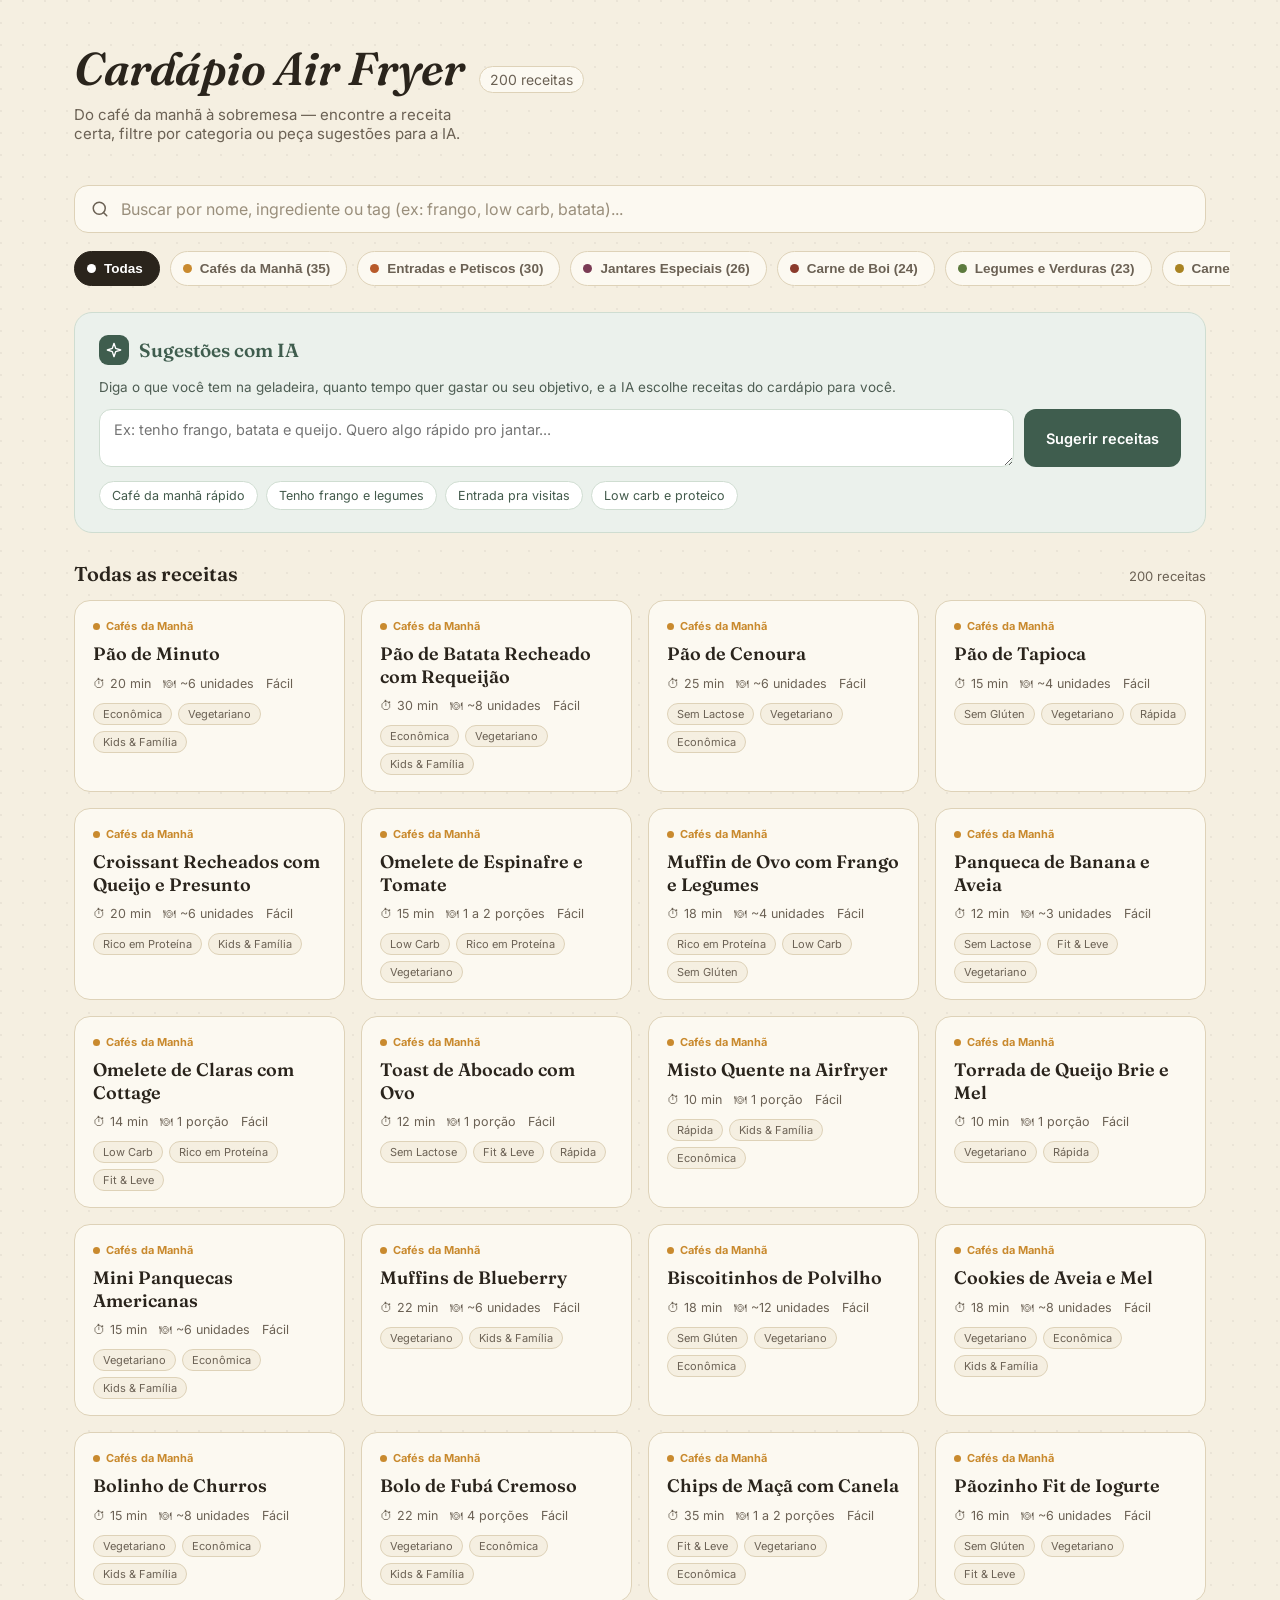
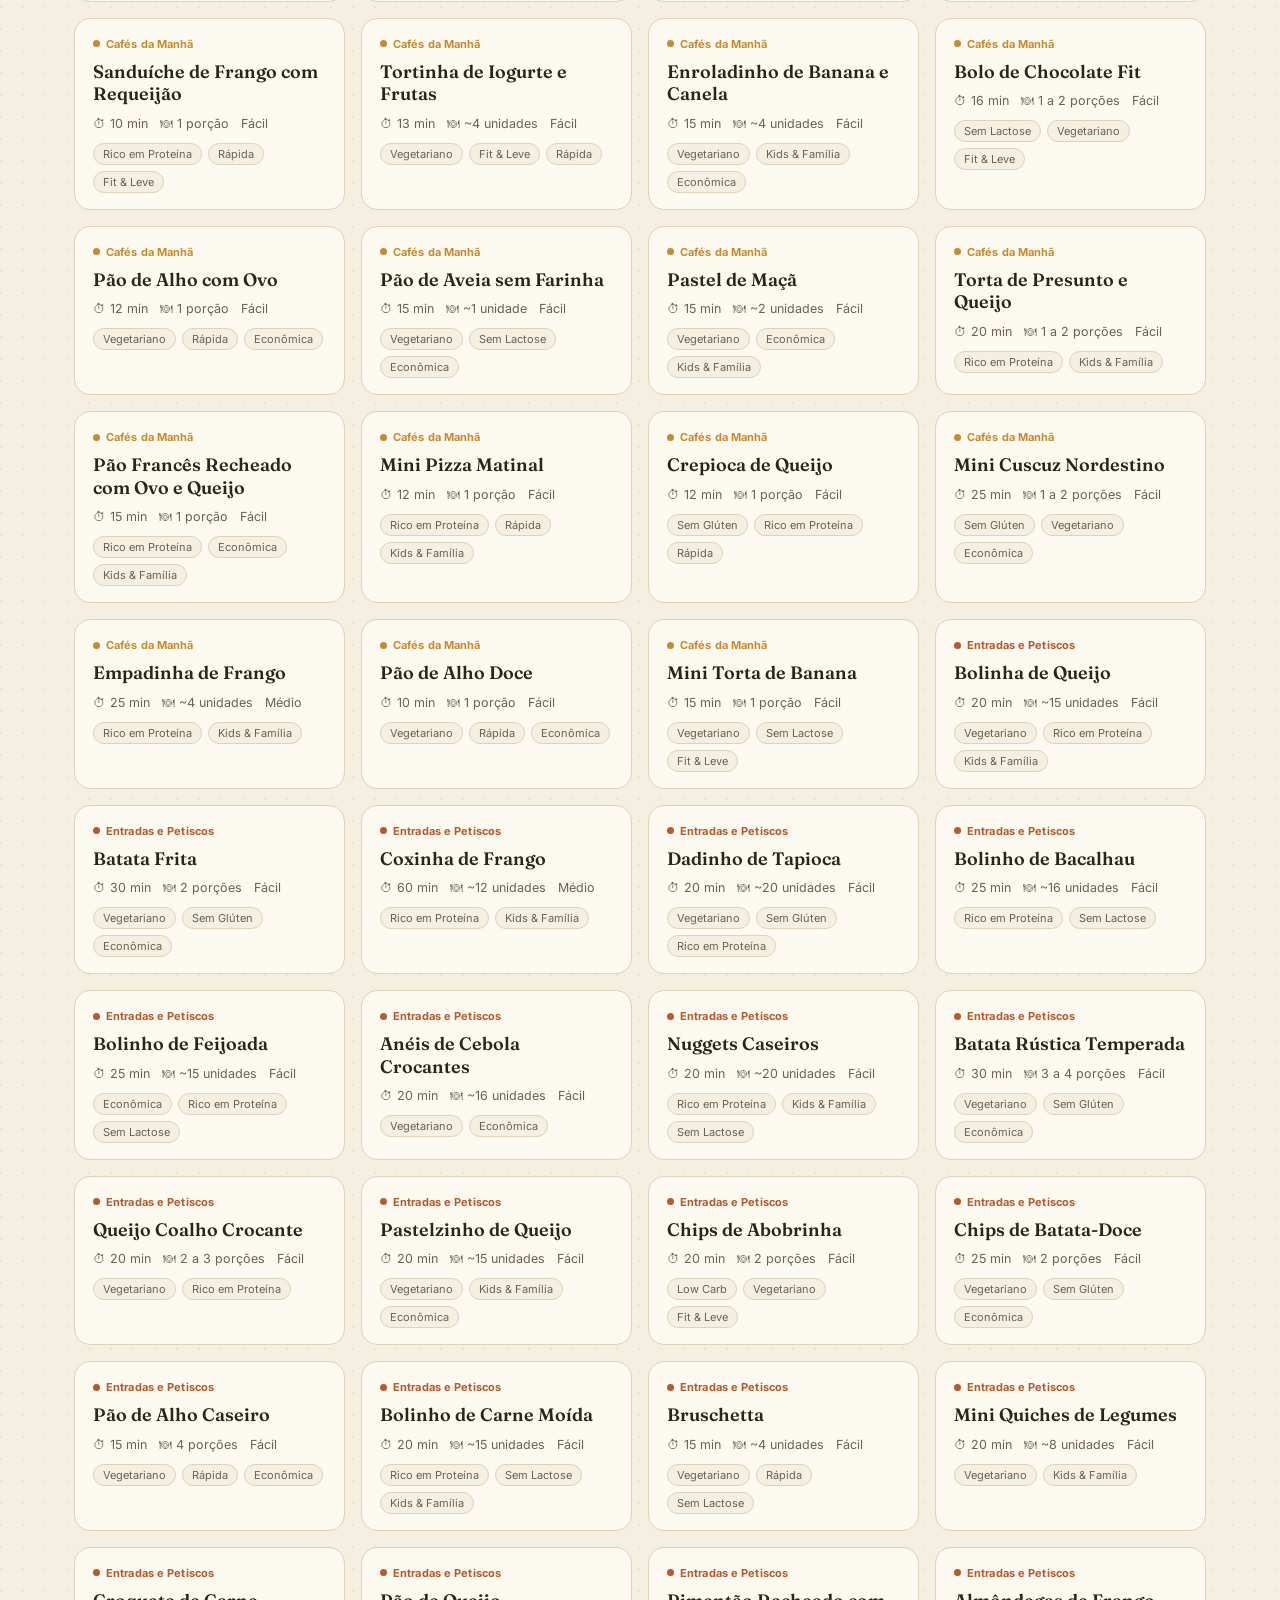
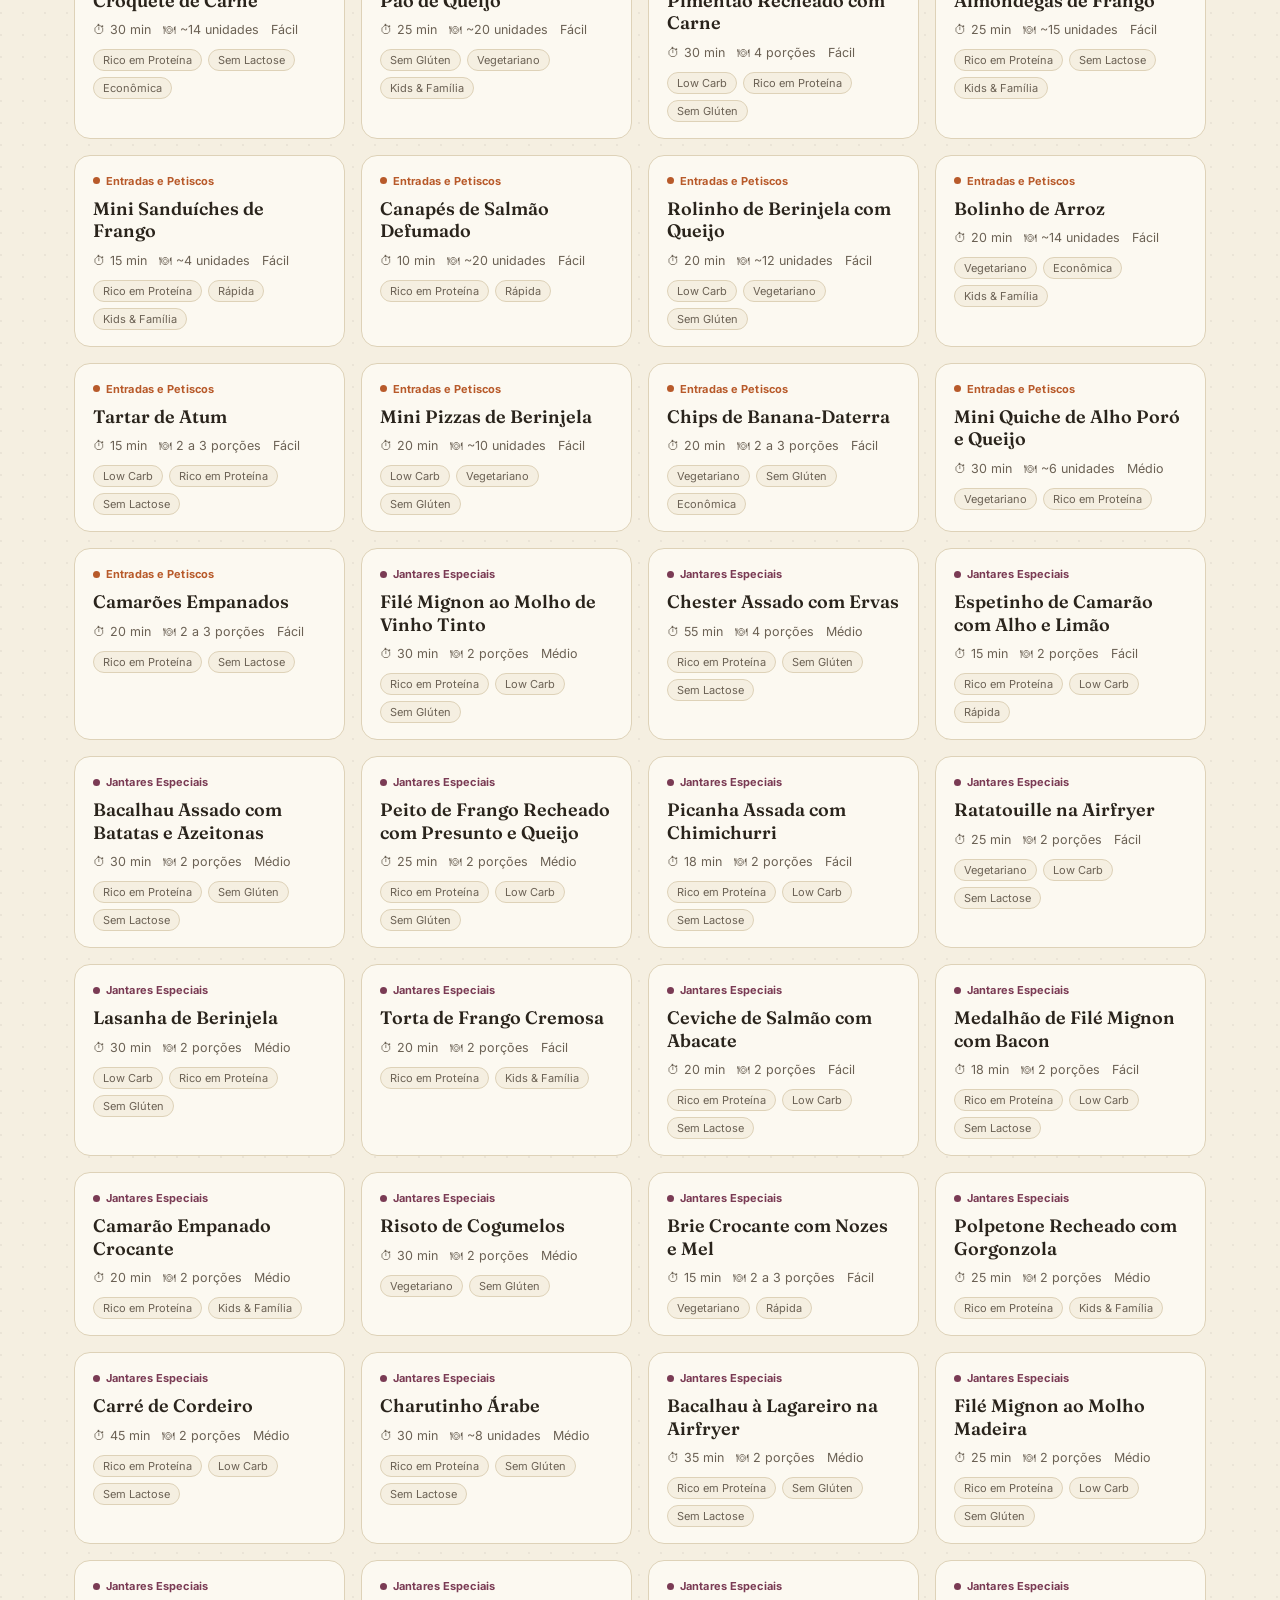
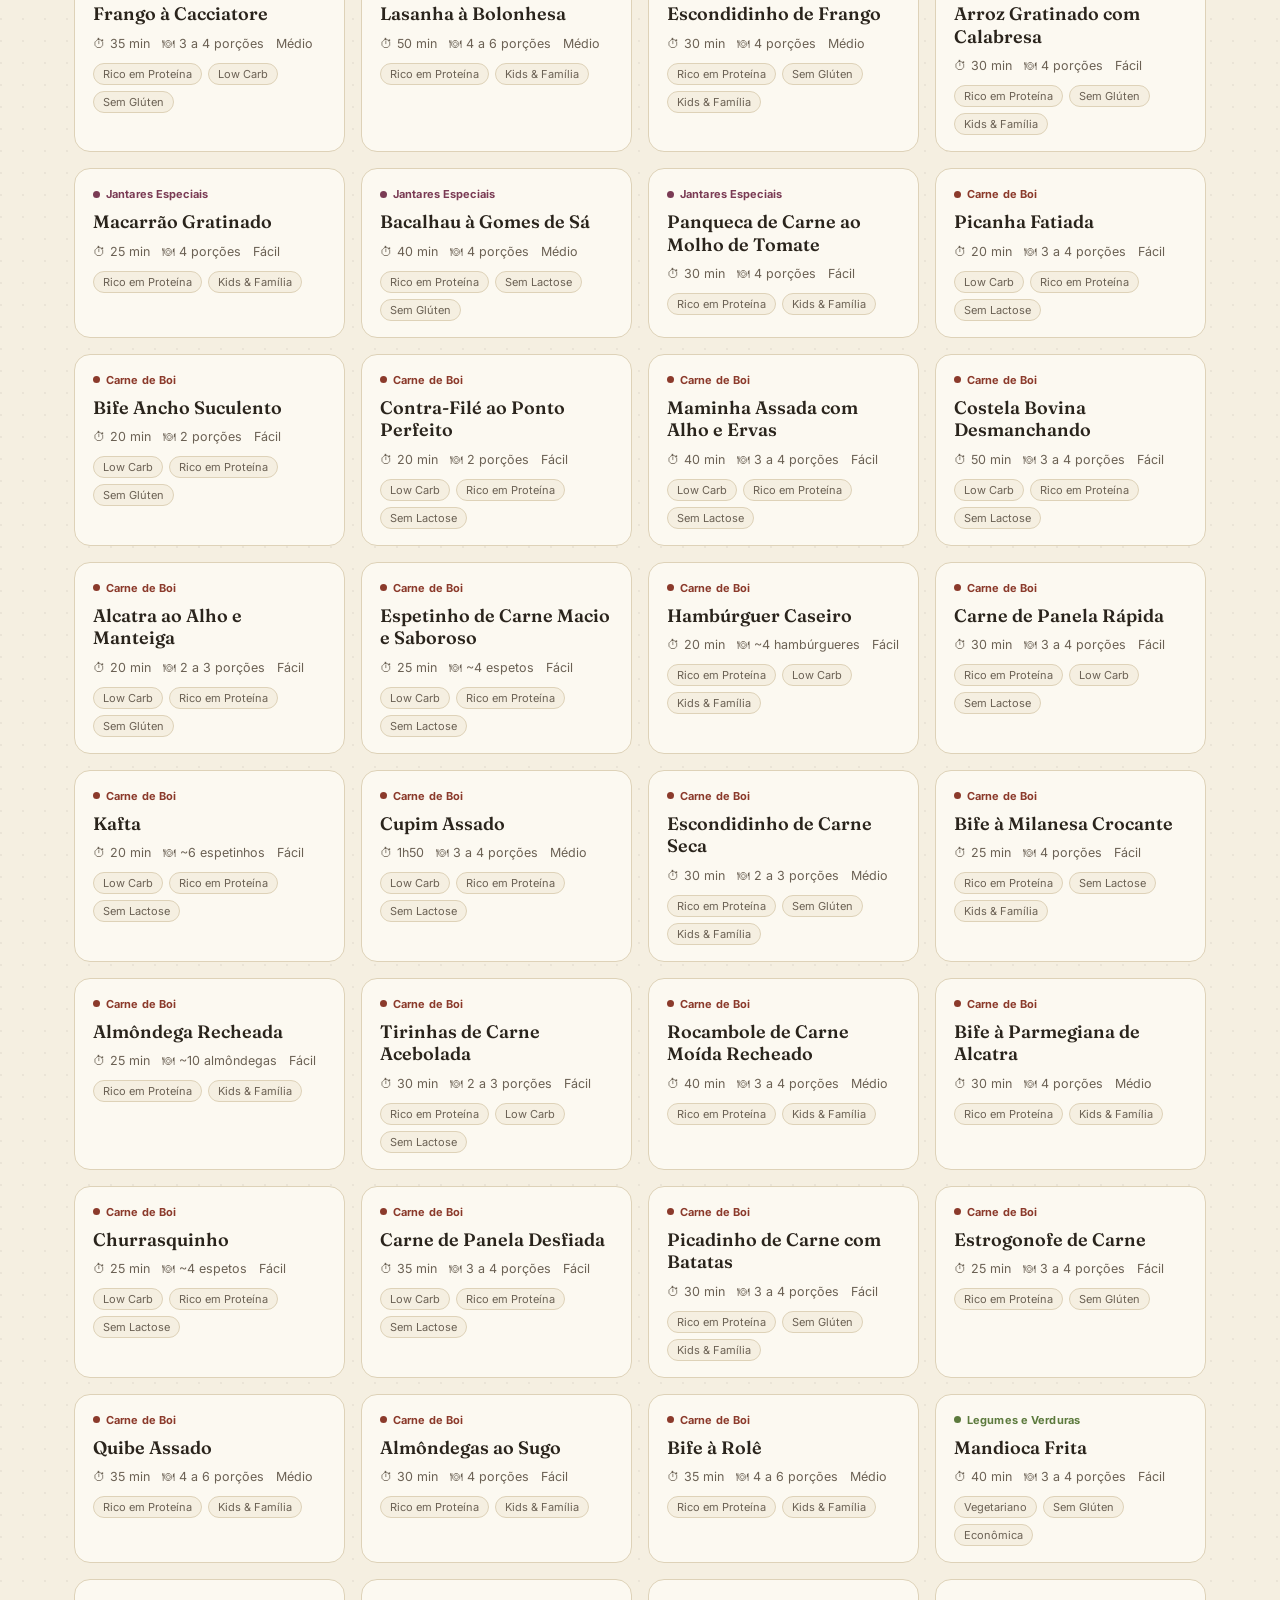
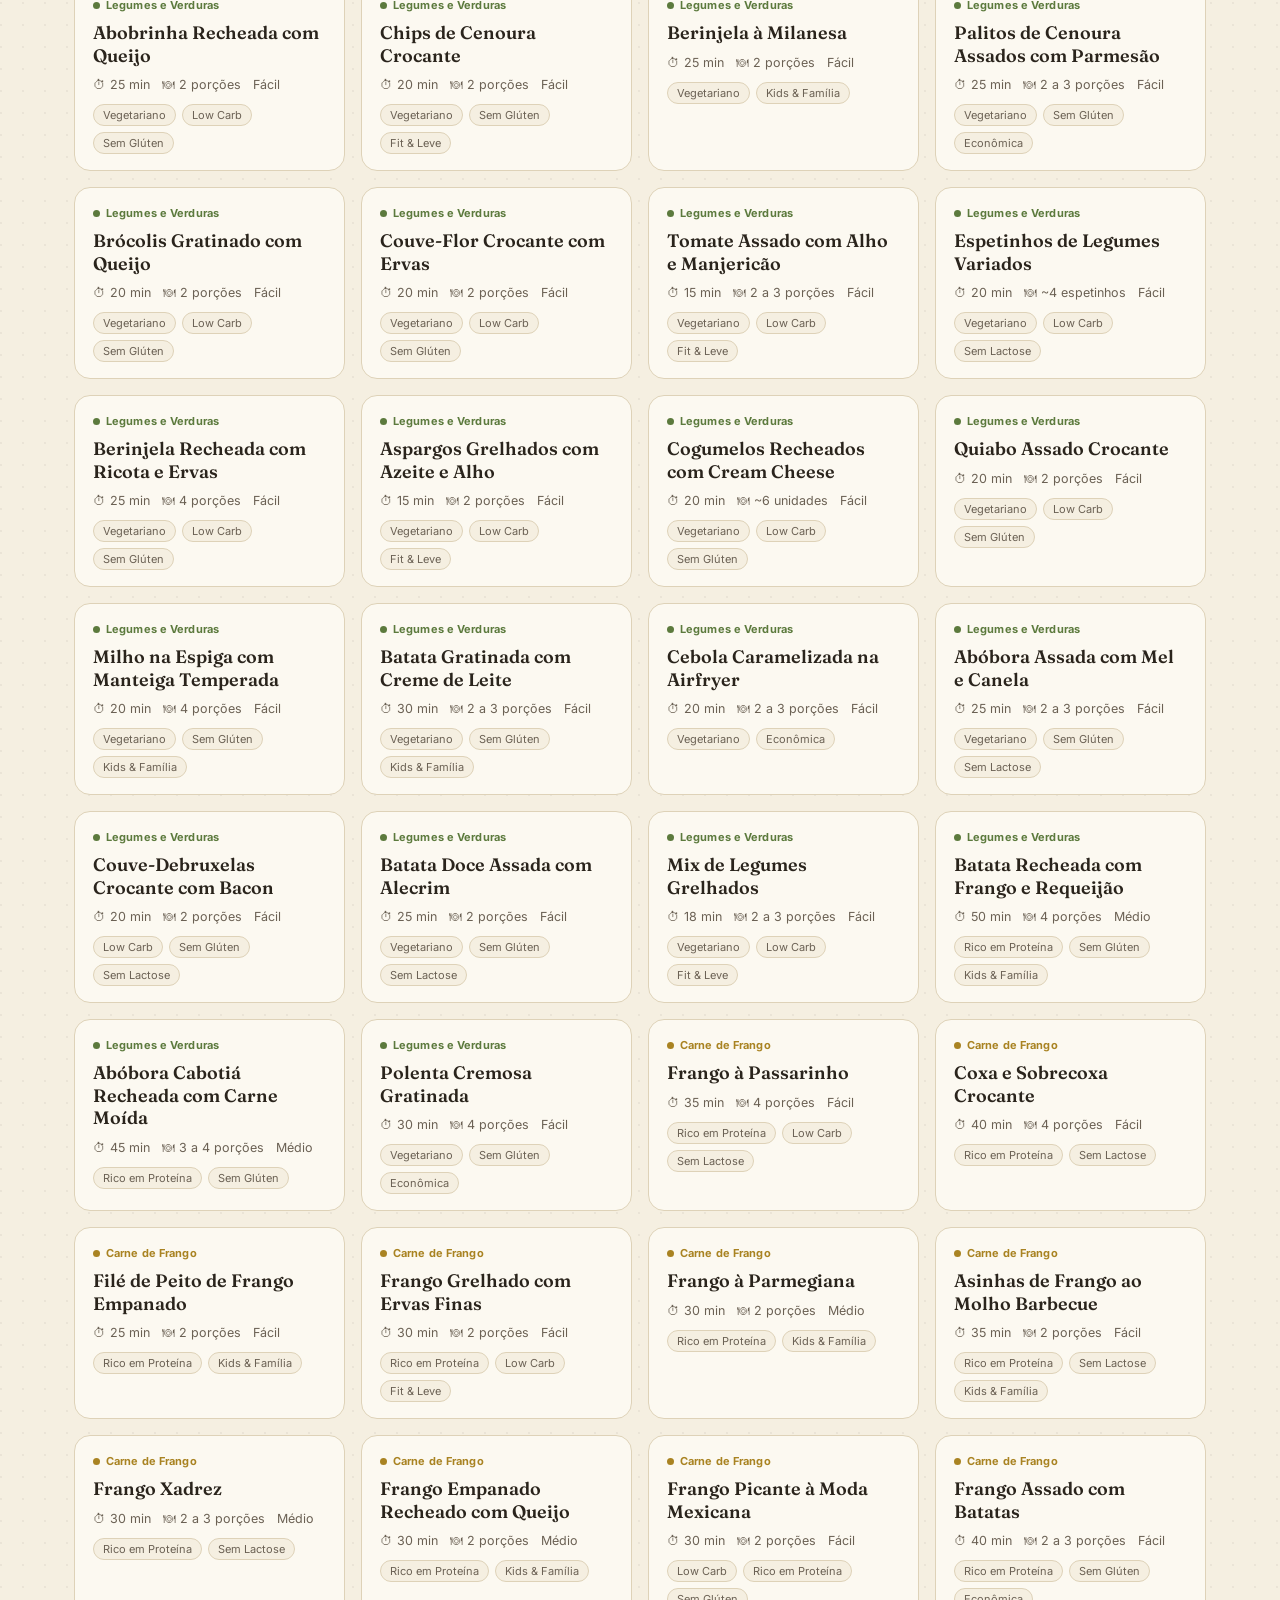
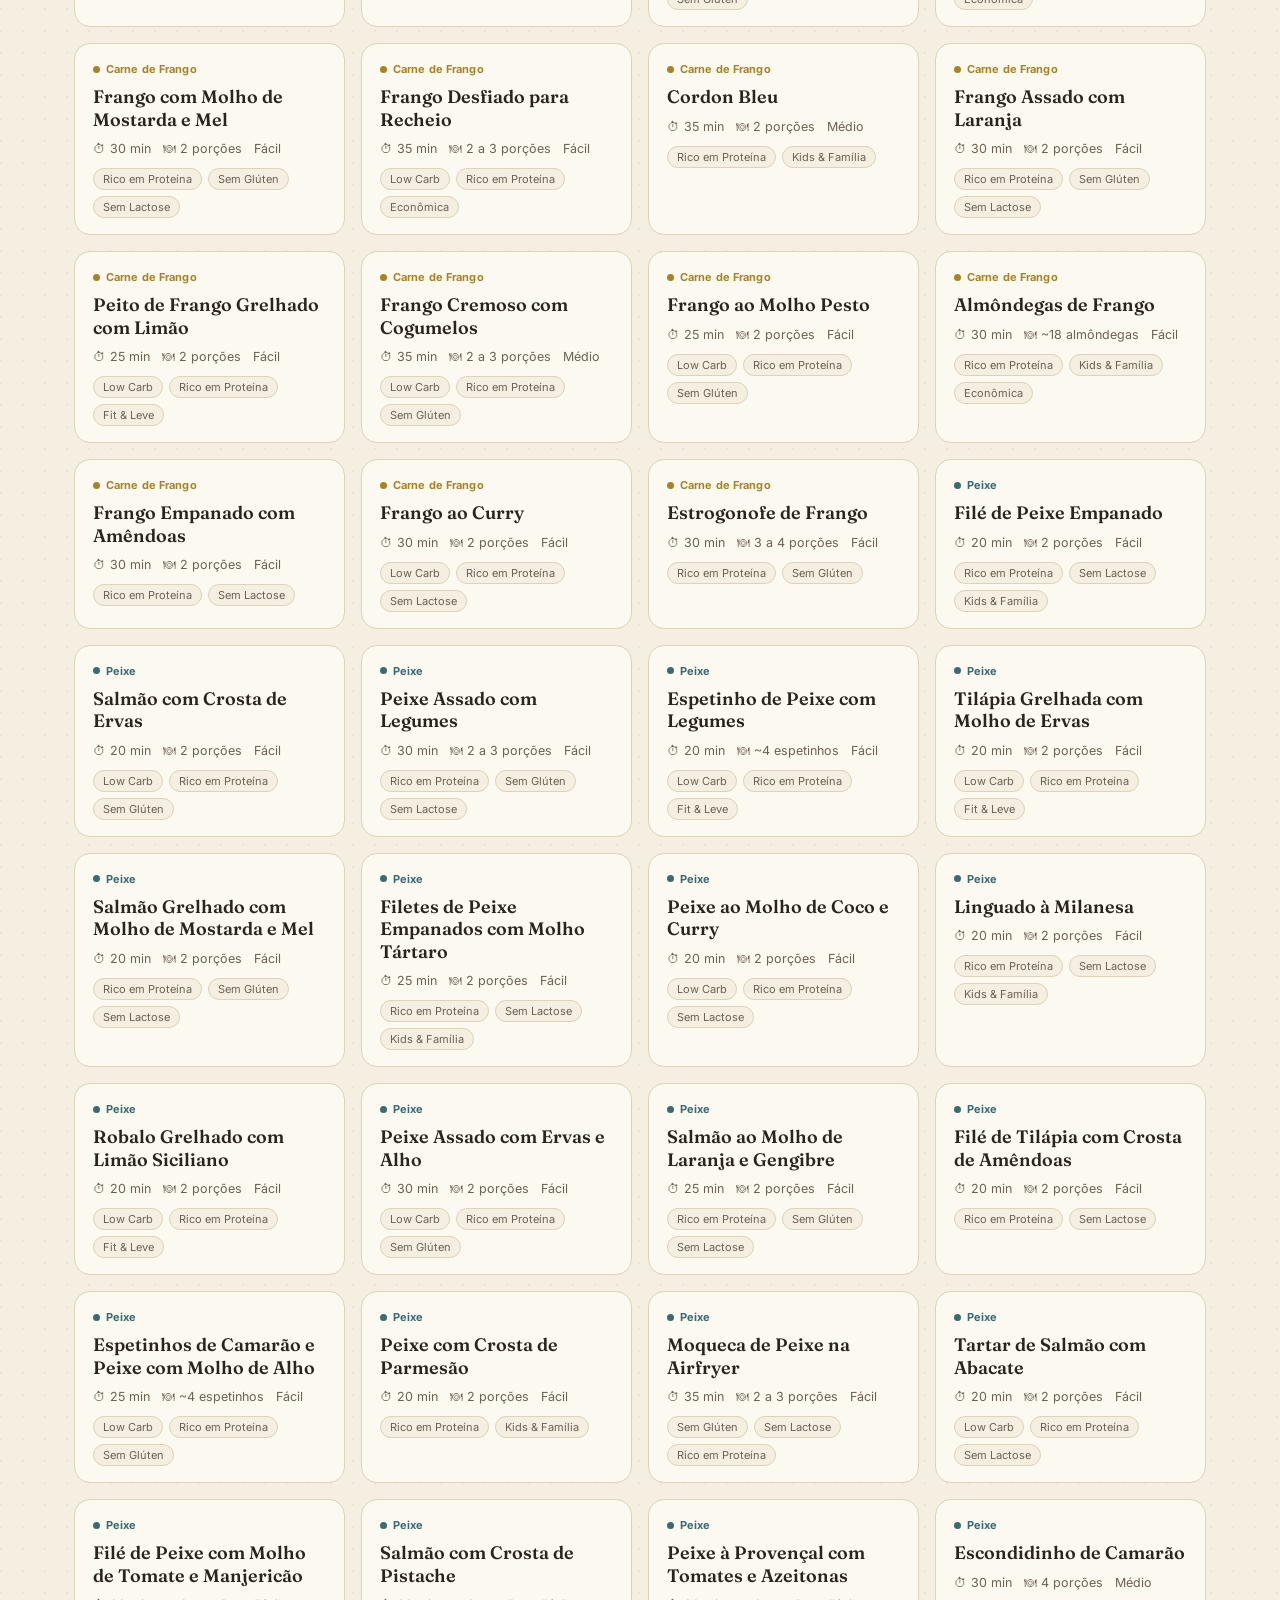
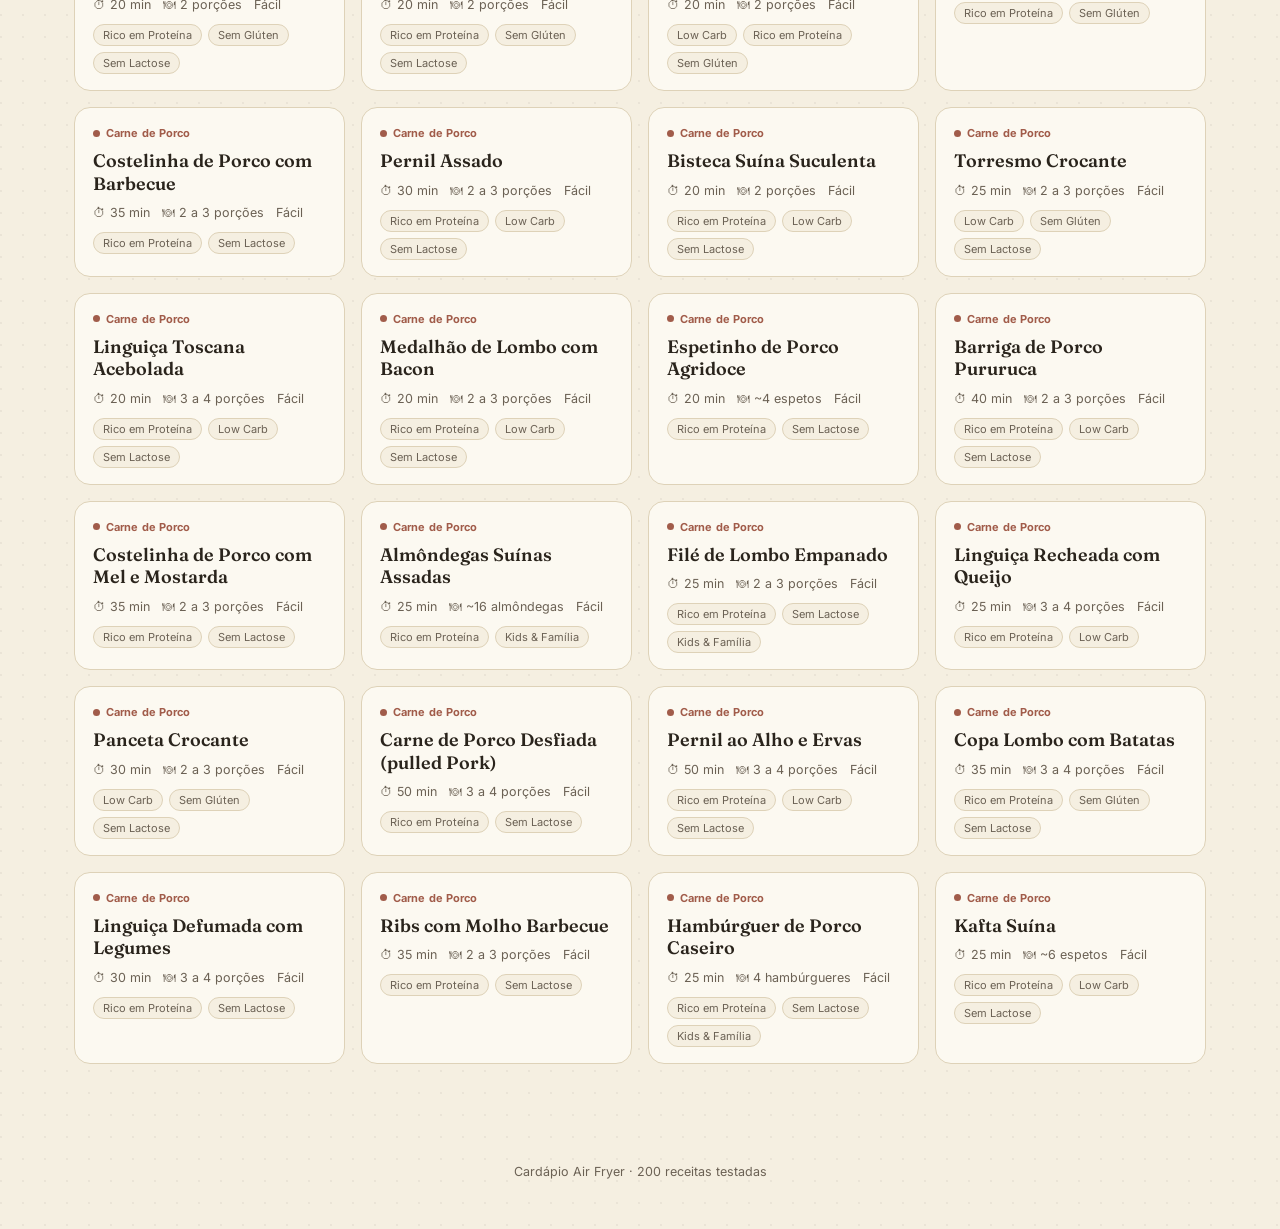
==== index.html @ 5479eba5 "index" ====
<!DOCTYPE html>
<html lang="pt-BR">
<head>
<meta charset="UTF-8">
<meta name="viewport" content="width=device-width, initial-scale=1.0">
<title>Cardápio Air Fryer · 200 Receitas</title>
<link rel="preconnect" href="https://fonts.googleapis.com">
<link rel="preconnect" href="https://fonts.gstatic.com" crossorigin>
<link href="https://fonts.googleapis.com/css2?family=Fraunces:ital,opsz,wght@0,9..144,400;0,9..144,500;0,9..144,600;0,9..144,700;1,9..144,500&family=Inter:wght@400;500;600;700;800&display=swap" rel="stylesheet">
<style>
  :root{
    --paper: #F5EFE1;
    --paper-card: #FCF9F1;
    --ink: #2A241C;
    --ink-soft: #6B6154;
    --line: #DED2B8;
    --rust: #A8432B;
    --rust-dark: #7E3020;
    --herb: #3F5D4E;
    --herb-light: #EBF1EC;

    --c-cafe: #C98A2E;
    --c-entrada: #B85A2A;
    --c-jantar: #7A3B54;
    --c-boi: #8B3A2B;
    --c-legume: #5C7A3D;
    --c-frango: #A98322;
    --c-peixe: #386B72;
    --c-porco: #A15C4A;
  }

  * { box-sizing: border-box; }
  html { scroll-behavior: smooth; }
  body{
    margin:0;
    background: var(--paper);
    background-image:
      radial-gradient(circle at 1px 1px, rgba(42,36,28,0.055) 1px, transparent 0);
    background-size: 22px 22px;
    color: var(--ink);
    font-family: 'Inter', sans-serif;
    -webkit-font-smoothing: antialiased;
  }

  a { color: inherit; }

  /* ---------- Header ---------- */
  header.top{
    padding: 40px 24px 20px;
    max-width: 1180px;
    margin: 0 auto;
  }
  .brand{
    display:flex;
    align-items:baseline;
    gap:14px;
    flex-wrap: wrap;
  }
  .brand h1{
    font-family:'Fraunces', serif;
    font-weight:600;
    font-style: italic;
    font-size: clamp(32px, 5vw, 46px);
    margin:0;
    letter-spacing: -0.01em;
    color: var(--ink);
  }
  .brand .count{
    font-size:14px;
    color: var(--ink-soft);
    border: 1px solid var(--line);
    padding: 4px 10px;
    border-radius: 100px;
    background: var(--paper-card);
  }
  header.top p.sub{
    margin: 8px 0 0;
    color: var(--ink-soft);
    font-size: 15px;
    max-width: 46ch;
  }

  /* ---------- Search ---------- */
  .search-wrap{
    max-width: 1180px;
    margin: 22px auto 0;
    padding: 0 24px;
  }
  .search-box{
    display:flex;
    align-items:center;
    gap: 10px;
    background: var(--paper-card);
    border: 1.5px solid var(--line);
    border-radius: 14px;
    padding: 12px 16px;
    transition: border-color .15s ease, box-shadow .15s ease;
  }
  .search-box:focus-within{
    border-color: var(--rust);
    box-shadow: 0 0 0 3px rgba(168,67,43,0.12);
  }
  .search-box svg{ flex-shrink:0; color: var(--ink-soft); }
  .search-box input{
    border:none;
    outline:none;
    background:transparent;
    font-family:'Inter',sans-serif;
    font-size: 16px;
    color: var(--ink);
    width:100%;
  }
  .search-box input::placeholder{ color: #9A8F7C; }
  .search-box .clear-btn{
    display:none;
    border:none;
    background: var(--line);
    color: var(--ink);
    width:22px; height:22px;
    border-radius:50%;
    font-size:13px;
    cursor:pointer;
    align-items:center;
    justify-content:center;
  }
  .search-box .clear-btn.show{ display:flex; }

  /* ---------- Category nav ---------- */
  nav.cats{
    max-width: 1180px;
    margin: 18px auto 0;
    padding: 0 24px;
    display:flex;
    gap:10px;
    overflow-x:auto;
    scrollbar-width: none;
  }
  nav.cats::-webkit-scrollbar{ display:none; }
  .cat-pill{
    flex-shrink:0;
    display:flex;
    align-items:center;
    gap:8px;
    padding: 9px 16px 9px 12px;
    border-radius: 100px;
    border: 1.5px solid var(--line);
    background: var(--paper-card);
    font-size: 13.5px;
    font-weight: 600;
    color: var(--ink-soft);
    cursor:pointer;
    white-space:nowrap;
    transition: all .15s ease;
  }
  .cat-pill .dot{
    width:9px; height:9px; border-radius:50%;
    background: var(--dotcolor, var(--ink-soft));
    flex-shrink:0;
  }
  .cat-pill:hover{ border-color: var(--dotcolor, var(--ink-soft)); color: var(--ink); }
  .cat-pill.active{
    background: var(--ink);
    border-color: var(--ink);
    color: #fff;
  }
  .cat-pill.active .dot{ background: #fff; }

  /* ---------- AI panel ---------- */
  .ai-panel{
    max-width: 1180px;
    margin: 26px auto 0;
    padding: 0 24px;
  }
  .ai-card{
    background: var(--herb-light);
    border: 1.5px solid #CFDDD1;
    border-radius: 18px;
    padding: 22px 24px;
    display:flex;
    flex-direction:column;
    gap:14px;
  }
  .ai-card .ai-head{
    display:flex;
    align-items:center;
    gap:10px;
  }
  .ai-card .ai-head .badge{
    width:30px; height:30px;
    border-radius:9px;
    background: var(--herb);
    color:#fff;
    display:flex;
    align-items:center;
    justify-content:center;
    flex-shrink:0;
  }
  .ai-card h2{
    font-family:'Fraunces', serif;
    font-weight:600;
    font-size: 19px;
    margin:0;
    color: var(--herb);
  }
  .ai-card p.hint{
    margin:0;
    font-size:13.5px;
    color: #4E5D53;
  }
  .ai-form{
    display:flex;
    gap:10px;
    flex-wrap:wrap;
  }
  .ai-form textarea{
    flex: 1 1 320px;
    min-width: 220px;
    resize: vertical;
    min-height: 44px;
    max-height: 140px;
    border-radius:12px;
    border: 1.5px solid #CFDDD1;
    padding: 11px 14px;
    font-family:'Inter',sans-serif;
    font-size: 14.5px;
    background: #fff;
    color: var(--ink);
  }
  .ai-form textarea:focus{
    outline:none;
    border-color: var(--herb);
  }
  .ai-form button{
    border:none;
    background: var(--herb);
    color:#fff;
    font-family:'Inter',sans-serif;
    font-weight:600;
    font-size:14.5px;
    padding: 0 22px;
    border-radius:12px;
    cursor:pointer;
    transition: background .15s ease;
    display:flex;
    align-items:center;
    gap:8px;
  }
  .ai-form button:hover{ background: #324D40; }
  .ai-form button:disabled{ background:#9CB0A2; cursor: not-allowed; }

  .ai-chips{
    display:flex;
    gap:8px;
    flex-wrap:wrap;
  }
  .ai-chip{
    font-size:12.5px;
    padding: 6px 12px;
    border-radius:100px;
    background:#fff;
    border:1px solid #CFDDD1;
    color:#425A4B;
    cursor:pointer;
  }
  .ai-chip:hover{ border-color: var(--herb); }

  .ai-results{ display:none; }
  .ai-results.show{ display:block; }
  .ai-results .ai-note{
    font-size: 13.5px;
    color: #4E5D53;
    margin: 4px 0 12px;
    font-style: italic;
  }
  .ai-error{
    font-size: 13.5px;
    color: var(--rust-dark);
    background: #FBEAE4;
    border: 1px solid #EBC7B9;
    padding: 10px 14px;
    border-radius: 10px;
  }
  .ai-loading{
    display:flex;
    align-items:center;
    gap:10px;
    font-size: 13.5px;
    color: #4E5D53;
  }
  .spinner{
    width:15px; height:15px;
    border-radius:50%;
    border: 2px solid #CFDDD1;
    border-top-color: var(--herb);
    animation: spin .7s linear infinite;
  }
  @keyframes spin{ to{ transform: rotate(360deg); } }

  /* ---------- Grid ---------- */
  main{
    max-width: 1180px;
    margin: 28px auto 80px;
    padding: 0 24px;
  }
  .grid-head{
    display:flex;
    align-items:baseline;
    justify-content:space-between;
    margin-bottom: 14px;
    gap: 10px;
    flex-wrap: wrap;
  }
  .grid-head h3{
    font-family:'Fraunces', serif;
    font-weight:600;
    font-size: 20px;
    margin:0;
  }
  .grid-head .result-count{
    font-size: 13px;
    color: var(--ink-soft);
  }
  .recipe-grid{
    display:grid;
    grid-template-columns: repeat(auto-fill, minmax(250px, 1fr));
    gap: 16px;
  }
  .card{
    position:relative;
    background: var(--paper-card);
    border: 1.5px solid var(--line);
    border-radius: 16px;
    padding: 18px 18px 16px;
    cursor:pointer;
    transition: transform .12s ease, box-shadow .12s ease, border-color .12s ease;
    display:flex;
    flex-direction:column;
    gap:10px;
  }
  .card:hover{
    transform: translateY(-2px);
    box-shadow: 0 10px 24px rgba(42,36,28,0.09);
    border-color: var(--cat-color, var(--rust));
  }
  .card .cat-tag{
    display:inline-flex;
    align-items:center;
    gap:6px;
    font-size: 11px;
    font-weight:700;
    letter-spacing: .01em;
    color: var(--cat-color, var(--ink-soft));
  }
  .card .cat-tag .dot{ width:7px; height:7px; border-radius:50%; background: var(--cat-color, var(--ink-soft)); }
  .card h4{
    font-family:'Fraunces', serif;
    font-weight:600;
    font-size: 18px;
    margin:0;
    line-height:1.25;
    color: var(--ink);
  }
  .card .meta{
    display:flex;
    gap:12px;
    font-size:12.5px;
    color: var(--ink-soft);
    flex-wrap:wrap;
  }
  .card .meta span{ display:flex; align-items:center; gap:4px; }
  .card .tags{
    display:flex;
    gap:6px;
    flex-wrap:wrap;
    margin-top:2px;
  }
  .card .tags span{
    font-size: 11px;
    padding: 3px 9px;
    border-radius:100px;
    background: var(--paper);
    border: 1px solid var(--line);
    color: var(--ink-soft);
  }
  .no-results{
    text-align:center;
    padding: 60px 20px;
    color: var(--ink-soft);
  }
  .no-results .big{
    font-family:'Fraunces', serif;
    font-style:italic;
    font-size: 22px;
    color: var(--ink);
    margin-bottom:6px;
  }

  /* ---------- Suggestion cards (inside AI results) ---------- */
  .sugg-grid{
    display:grid;
    grid-template-columns: repeat(auto-fill, minmax(230px, 1fr));
    gap: 12px;
  }
  .sugg-card{
    background:#fff;
    border: 1.5px solid #CFDDD1;
    border-radius: 14px;
    padding: 14px 16px;
    cursor:pointer;
    transition: box-shadow .12s ease, transform .12s ease;
  }
  .sugg-card:hover{ transform: translateY(-2px); box-shadow: 0 8px 18px rgba(63,93,78,0.14); }
  .sugg-card h5{
    font-family:'Fraunces', serif;
    font-size:15.5px;
    margin:0 0 4px;
    color: var(--ink);
  }
  .sugg-card .why{
    font-size:12.5px;
    color: #4E5D53;
    line-height:1.4;
    margin:0;
  }
  .sugg-card .meta{
    margin-top:8px;
    font-size:11.5px;
    color: var(--ink-soft);
  }

  /* ---------- Modal ---------- */
  .overlay{
    position:fixed; inset:0;
    background: rgba(20,17,12,0.5);
    display:none;
    align-items:flex-start;
    justify-content:center;
    padding: 30px 16px;
    overflow-y:auto;
    z-index: 100;
  }
  .overlay.show{ display:flex; }
  .modal{
    background: var(--paper-card);
    max-width: 640px;
    width:100%;
    border-radius: 20px;
    padding: 0;
    position:relative;
    animation: pop .18s ease;
    margin-bottom: 30px;
  }
  @keyframes pop{ from{ transform: translateY(10px); opacity:0; } to{ transform:translateY(0); opacity:1; } }
  .modal-top{
    padding: 26px 28px 18px;
    border-bottom: 1px solid var(--line);
  }
  .modal .close-btn{
    position:absolute;
    top:16px; right:16px;
    width:34px; height:34px;
    border-radius:50%;
    border:1px solid var(--line);
    background: var(--paper-card);
    font-size:16px;
    cursor:pointer;
    color: var(--ink-soft);
    display:flex; align-items:center; justify-content:center;
  }
  .modal .close-btn:hover{ background: var(--line); }
  .modal .cat-tag{
    display:inline-flex;
    align-items:center;
    gap:6px;
    font-size: 11.5px;
    font-weight:700;
    color: var(--cat-color, var(--rust));
    margin-bottom: 8px;
  }
  .modal .cat-tag .dot{ width:8px; height:8px; border-radius:50%; background: var(--cat-color, var(--rust)); }
  .modal h2{
    font-family:'Fraunces', serif;
    font-weight:600;
    font-size: 26px;
    margin: 0 0 12px;
    line-height:1.2;
    padding-right: 30px;
  }
  .modal .badges{
    display:flex;
    gap: 18px;
    flex-wrap:wrap;
    margin-bottom: 10px;
  }
  .modal .badges .b{
    display:flex;
    flex-direction:column;
    gap:2px;
  }
  .modal .badges .b .v{ font-size:14px; font-weight:600; color: var(--ink); }
  .modal .badges .b .l{ font-size:10.5px; text-transform:uppercase; letter-spacing:.05em; color: var(--ink-soft); }
  .modal .tags{ display:flex; gap:6px; flex-wrap:wrap; }
  .modal .tags span{
    font-size: 11.5px;
    padding: 4px 10px;
    border-radius:100px;
    background: var(--paper);
    border: 1px solid var(--line);
    color: var(--ink-soft);
  }
  .modal-body{ padding: 20px 28px 28px; }
  .modal-body .cols{
    display:grid;
    grid-template-columns: 1fr 1.3fr;
    gap: 26px;
  }
  @media (max-width: 560px){
    .modal-body .cols{ grid-template-columns: 1fr; }
  }
  .modal-body h3{
    font-family:'Fraunces', serif;
    font-size: 16px;
    margin: 0 0 10px;
    color: var(--ink);
  }
  .modal-body ul.ing-list{
    list-style:none;
    margin:0; padding:0;
    display:flex;
    flex-direction:column;
    gap:8px;
  }
  .modal-body ul.ing-list li{
    font-size: 14px;
    padding-left: 18px;
    position:relative;
    line-height:1.4;
  }
  .modal-body ul.ing-list li::before{
    content:'';
    position:absolute;
    left:0; top:7px;
    width:6px; height:6px;
    border-radius:50%;
    background: var(--cat-color, var(--rust));
  }
  .modal-body ol.step-list{
    margin:0; padding:0;
    list-style:none;
    display:flex;
    flex-direction:column;
    gap: 14px;
    counter-reset: step;
  }
  .modal-body ol.step-list li{
    padding-left: 34px;
    position:relative;
    font-size: 14px;
    line-height:1.5;
    counter-increment: step;
  }
  .modal-body ol.step-list li::before{
    content: counter(step);
    position:absolute;
    left:0; top:-1px;
    width: 24px; height:24px;
    border-radius:7px;
    background: var(--cat-color, var(--rust));
    color:#fff;
    font-size:12px;
    font-weight:700;
    display:flex; align-items:center; justify-content:center;
  }
  .modal-body .nutrition{
    display:flex;
    gap: 20px;
    margin: 20px 0;
    padding: 14px 18px;
    background: var(--paper);
    border-radius: 12px;
    flex-wrap: wrap;
  }
  .modal-body .nutrition .n{
    display:flex;
    flex-direction:column;
    gap:2px;
  }
  .modal-body .nutrition .n .v{ font-size:16px; font-weight:700; color: var(--ink); }
  .modal-body .nutrition .n .l{ font-size:10.5px; text-transform:uppercase; letter-spacing:.04em; color: var(--ink-soft); }
  .modal-body .tip{
    background: var(--herb-light);
    border-radius: 12px;
    padding: 14px 18px;
    font-size: 13.5px;
    line-height:1.5;
    color: #37473C;
    display:flex;
    gap:10px;
  }
  .modal-body .tip .icon{ flex-shrink:0; font-size:16px; }

  footer{
    text-align:center;
    padding: 20px 20px 50px;
    font-size:12.5px;
    color: var(--ink-soft);
  }

  @media (max-width: 640px){
    .modal .badges{ gap: 12px; }
  }
</style>
</head>
<body>

<header class="top">
  <div class="brand">
    <h1>Cardápio Air Fryer</h1>
    <span class="count" id="totalCount">200 receitas</span>
  </div>
  <p class="sub">Do café da manhã à sobremesa — encontre a receita certa, filtre por categoria ou peça sugestões para a IA.</p>
</header>

<div class="search-wrap">
  <div class="search-box">
    <svg width="18" height="18" viewBox="0 0 24 24" fill="none" stroke="currentColor" stroke-width="2" stroke-linecap="round" stroke-linejoin="round"><circle cx="11" cy="11" r="8"></circle><line x1="21" y1="21" x2="16.65" y2="16.65"></line></svg>
    <input type="text" id="searchInput" placeholder="Buscar por nome, ingrediente ou tag (ex: frango, low carb, batata)...">
    <button class="clear-btn" id="clearSearch" aria-label="Limpar busca">✕</button>
  </div>
</div>

<nav class="cats" id="catsNav"></nav>

<div class="ai-panel">
  <div class="ai-card">
    <div class="ai-head">
      <div class="badge">
        <svg width="16" height="16" viewBox="0 0 24 24" fill="none" stroke="white" stroke-width="2" stroke-linecap="round" stroke-linejoin="round"><path d="M12 2L14.5 9.5L22 12L14.5 14.5L12 22L9.5 14.5L2 12L9.5 9.5L12 2Z"></path></svg>
      </div>
      <h2>Sugestões com IA</h2>
    </div>
    <p class="hint">Diga o que você tem na geladeira, quanto tempo quer gastar ou seu objetivo, e a IA escolhe receitas do cardápio para você.</p>
    <div class="ai-form">
      <textarea id="aiInput" placeholder="Ex: tenho frango, batata e queijo. Quero algo rápido pro jantar..."></textarea>
      <button id="aiButton">
        <span id="aiButtonLabel">Sugerir receitas</span>
      </button>
    </div>
    <div class="ai-chips">
      <span class="ai-chip" data-q="Quero um café da manhã rápido e leve, o que você sugere?">Café da manhã rápido</span>
      <span class="ai-chip" data-q="Tenho frango e legumes na geladeira, o que dá pra fazer?">Tenho frango e legumes</span>
      <span class="ai-chip" data-q="Preciso de uma entrada fácil para receber visitas hoje.">Entrada pra visitas</span>
      <span class="ai-chip" data-q="Quero algo low carb e rico em proteína para o jantar.">Low carb e proteico</span>
    </div>
    <div class="ai-results" id="aiResults"></div>
  </div>
</div>

<main>
  <div class="grid-head">
    <h3 id="gridTitle">Todas as receitas</h3>
    <span class="result-count" id="resultCount"></span>
  </div>
  <div class="recipe-grid" id="recipeGrid"></div>
  <div class="no-results" id="noResults" style="display:none;">
    <div class="big">Nenhuma receita encontrada</div>
    <div>Tente buscar por outro termo ou limpe os filtros.</div>
  </div>
</main>

<div class="overlay" id="overlay">
  <div class="modal" id="modalContent"></div>
</div>

<footer>Cardápio Air Fryer · 200 receitas testadas</footer>

<script>
const RECIPES = [{"number":"001","category":"CAFÉS DA MANHÃ","title":"Pão de Minuto","tempo_total":"20 min","airfryer":"180°C · 12 min","rende":"~6 unidades","nivel":"Fácil","tags":["Econômica","Vegetariano","Kids & Família"],"ingredients":["1 xícara (chá) de farinha de trigo","1 colher (sopa) de açúcar","1 colher (chá) de fermento químico","1 pitada de sal","1 ovo","3 colheres (sopa) de leite","1 colher (sopa) de manteiga"],"steps":["Misture todos os ingredientes até formar uma massa homogênea.","Modele pequenos pãezinhos com as mãos.","Preaqueça a Air Fryer a 180 °C por 5 minutos.","Asse a 180 °C por 10 a 12 minutos, até dourar"],"nutrition":{"kcal":"160","proteinas":"5","carboidratos":"22","gorduras":"5"},"tip":"Modele os pãezinhos com as mãos levemente untadas para não grudar e deixe espaço entre eles na cesta — assim o ar circula e todos douram por igual."},{"number":"002","category":"CAFÉS DA MANHÃ","title":"Pão de Batata Recheado com Requeijão","tempo_total":"30 min","airfryer":"200°C · 15 min","rende":"~8 unidades","nivel":"Fácil","tags":["Econômica","Vegetariano","Kids & Família"],"ingredients":["2 batatas médias cozidas e amassadas","1 xícara (chá) de farinha de trigo","1 ovo","1 colher (chá) de fermento químico","2 colheres (sopa) de manteiga","Sal a gosto Requeijão para rechear"],"steps":["Misture as batatas com os demais ingredientes até obter uma massa lisa.","Modele bolinhas e recheie com requeijão.","Preaqueça a Air Fryer a 180 °C por 5 minutos.","Asse a 200 °C por 15 minutos, virando na metade."],"nutrition":{"kcal":"185","proteinas":"5","carboidratos":"24","gorduras":"7"},"tip":"Sele bem as bordas ao rechear com requeijão para ele não vazar durante o cozimento; vire na metade do tempo para dourar dos dois lados."},{"number":"003","category":"CAFÉS DA MANHÃ","title":"Pão de Cenoura","tempo_total":"25 min","airfryer":"180°C · 15 min","rende":"~6 unidades","nivel":"Fácil","tags":["Sem Lactose","Vegetariano","Econômica"],"ingredients":["1 cenoura média ralada","1 ovo","1 xícara (chá) de farinha de trigo","2 colheres (sopa) de óleo","1 colher (sopa) de açúcar","1 colher (chá) de fermento","Sal a gosto"],"steps":["Bata tudo no liquidificador.","Distribua a massa em forminhas pequenas.","Preaqueça a Air Fryer a 180 °C por 5 minutos.","Asse por 15 minutos ou até dourar."],"nutrition":{"kcal":"170","proteinas":"4","carboidratos":"22","gorduras":"7"},"tip":"Encha as forminhas só até 2/3, porque a massa cresce com o fermento. Espete um palito no centro: saiu limpo, está pronto."},{"number":"004","category":"CAFÉS DA MANHÃ","title":"Pão de Tapioca","tempo_total":"15 min","airfryer":"180°C · 10 min","rende":"~4 unidades","nivel":"Fácil","tags":["Sem Glúten","Vegetariano","Rápida"],"ingredients":["1 xícara (chá) de goma de tapioca","1 ovo","2 colheres (sopa) de queijo ralado","1 colher (sopa) de requeijão","Sal a gosto"],"steps":["Misture todos os ingredientes.","Coloque em forminhas pequenas.","Asse a 180 °C por 10 minutos."],"nutrition":{"kcal":"200","proteinas":"9","carboidratos":"20","gorduras":"9"},"tip":"Unte as forminhas antes de despejar a massa de tapioca, que tende a grudar. Sirva quentinho, que é quando o queijo fica cremoso por dentro."},{"number":"005","category":"CAFÉS DA MANHÃ","title":"Croissant Recheados com Queijo e Presunto","tempo_total":"20 min","airfryer":"180°C · 14 min","rende":"~6 unidades","nivel":"Fácil","tags":["Rico em Proteína","Kids & Família"],"ingredients":["Massa folhada pronta","Queijo muçarela Presunto","1 gema para pincelar"],"steps":["Corte triângulos da massa.","Recheie e enrole.","Pincele com gema.","Asse a 180 °C por 12 a 15 minutos."],"nutrition":{"kcal":"250","proteinas":"9","carboidratos":"18","gorduras":"15"},"tip":"Pincele a gema em duas camadas para um brilho dourado de padaria e feche bem a ponta do triângulo para o recheio não escapar."},{"number":"006","category":"CAFÉS DA MANHÃ","title":"Omelete de Espinafre e Tomate","tempo_total":"15 min","airfryer":"180°C · 12 min","rende":"1 a 2 porções","nivel":"Fácil","tags":["Low Carb","Rico em Proteína","Vegetariano"],"ingredients":["2 ovos","1/4 xícara de espinafre picado","4 tomates-cereja cortados","1 colher (sopa) de queijo ralado","Sal e pimenta"],"steps":["Bata os ovos e misture os ingredientes.","Despeje em forminha pequena.","Asse a 180 °C por 10 a 12 minutos."],"nutrition":{"kcal":"180","proteinas":"13","carboidratos":"4","gorduras":"13"},"tip":"Forre a forminha com papel-manteiga para desenformar inteira. Refogue rapidinho o espinafre antes para soltar a água e a omelete não ficar aguada."},{"number":"007","category":"CAFÉS DA MANHÃ","title":"Muffin de Ovo com Frango e Legumes","tempo_total":"18 min","airfryer":"180°C · 12 min","rende":"~4 unidades","nivel":"Fácil","tags":["Rico em Proteína","Low Carb","Sem Glúten"],"ingredients":["3 ovos","1/2 xícara de frango desfiado","1/4 xícara de cenoura ralada","2 colheres (sopa) de queijo ralado","Sal e temperos a gosto"],"steps":["Misture tudo e distribua em forminhas.","Asse a 180 °C por 12 minutos."],"nutrition":{"kcal":"130","proteinas":"12","carboidratos":"3","gorduras":"8"},"tip":"Use forminhas de silicone para desenformar sem quebrar. Esses muffins são ótimos preparados na véspera para adiantar a semana."},{"number":"008","category":"CAFÉS DA MANHÃ","title":"Panqueca de Banana e Aveia","tempo_total":"12 min","airfryer":"180°C · 8 min","rende":"~3 unidades","nivel":"Fácil","tags":["Sem Lactose","Fit & Leve","Vegetariano"],"ingredients":["1 banana madura","1 ovo","2 colheres (sopa) de aveia","Canela a gosto"],"steps":["Misture tudo até ficar homogêneo.","Coloque porções na Air Fryer.","Asse a 180 °C por 8 minutos."],"nutrition":{"kcal":"180","proteinas":"7","carboidratos":"27","gorduras":"5"},"tip":"Deixe a massa descansar 5 minutos para a aveia hidratar e dar liga. Forre a cesta com papel- manteiga furado e vire com cuidado na metade."},{"number":"009","category":"CAFÉS DA MANHÃ","title":"Omelete de Claras com Cottage","tempo_total":"14 min","airfryer":"180°C · 10 min","rende":"1 porção","nivel":"Fácil","tags":["Low Carb","Rico em Proteína","Fit & Leve"],"ingredients":["3 claras","2 colheres (sopa) de queijo cottage","Sal, pimenta e cheiro-verde"],"steps":["Misture tudo em uma tigela.","Asse a 180 °C por 10 minutos."],"nutrition":{"kcal":"120","proteinas":"18","carboidratos":"3","gorduras":"3"},"tip":"Bata bem as claras para incorporar ar e deixar a omelete fofinha. O cottage entra por último, só misturado, para não desmanchar."},{"number":"010","category":"CAFÉS DA MANHÃ","title":"Toast de Abocado com Ovo","tempo_total":"12 min","airfryer":"180°C · 8 min","rende":"1 porção","nivel":"Fácil","tags":["Sem Lactose","Fit & Leve","Rápida"],"ingredients":["1 fatia de pão integral","1/2 abacate amassado","1 ovo Limão e sal a gosto"],"steps":["Passe o abacate no pão.","Coloque o ovo por cima.","Asse a 180 °C por 6 a 8 minutos."],"nutrition":{"kcal":"250","proteinas":"10","carboidratos":"20","gorduras":"15"},"tip":"Asse só o pão com o ovo primeiro e adicione o abacate amassado depois de pronto — assim ele fica cremoso e não amarga com o calor."},{"number":"011","category":"CAFÉS DA MANHÃ","title":"Misto Quente na Airfryer","tempo_total":"10 min","airfryer":"200°C · 6 min","rende":"1 porção","nivel":"Fácil","tags":["Rápida","Kids & Família","Econômica"],"ingredients":["2 fatias de pão","1 fatia de presunto","1 fatia de queijo Manteiga para untar"],"steps":["Monte o sanduíche e unte por fora.","Asse a 200 °C por 5 a 6 minutos."],"nutrition":{"kcal":"300","proteinas":"14","carboidratos":"26","gorduras":"15"},"tip":"Passe uma fininha de manteiga por fora das duas fatias: é o segredo da casquinha crocante e dourada sem precisar de prensa."},{"number":"012","category":"CAFÉS DA MANHÃ","title":"Torrada de Queijo Brie e Mel","tempo_total":"10 min","airfryer":"180°C · 5 min","rende":"1 porção","nivel":"Fácil","tags":["Vegetariano","Rápida"],"ingredients":["1 fatia de pão italiano","Queijo brie Mel","Nozes picadas"],"steps":["Coloque o queijo no pão.","Asse a 180 °C por 5 minutos.","Regue com mel e nozes."],"nutrition":{"kcal":"280","proteinas":"9","carboidratos":"24","gorduras":"16"},"tip":"Asse o brie só até começar a derreter para ele não escorrer todo. Regue o mel e salpique as nozes na saída, com a torrada ainda quente."},{"number":"013","category":"CAFÉS DA MANHÃ","title":"Mini Panquecas Americanas","tempo_total":"15 min","airfryer":"180°C · 10 min","rende":"~6 unidades","nivel":"Fácil","tags":["Vegetariano","Econômica","Kids & Família"],"ingredients":["1 xícara (chá) de farinha","1 ovo","1/2 xícara (chá) de leite","1 colher (sopa) de açúcar","1 colher (chá) de fermento"],"steps":["Misture tudo até formar massa lisa.","Coloque pequenas porções em forminhas.","Asse a 180 °C por 8 a 10 minutos."],"nutrition":{"kcal":"170","proteinas":"5","carboidratos":"28","gorduras":"4"},"tip":"Use forminhas rasas para elas ficarem redondinhas e finas. Sirva com mel ou frutas — as crianças adoram montar as próprias."},{"number":"014","category":"CAFÉS DA MANHÃ","title":"Muffins de Blueberry","tempo_total":"22 min","airfryer":"180°C · 14 min","rende":"~6 unidades","nivel":"Fácil","tags":["Vegetariano","Kids & Família"],"ingredients":["1 xícara (chá) de farinha","1/2 xícara (chá) de açúcar","1 ovo","1/2 xícara (chá) de leite","1 colher (chá) de fermento","1/2 xícara de blueberries"],"steps":["Misture tudo.","Distribua em forminhas.","Asse a 180 °C por 12 a 15 minutos."],"nutrition":{"kcal":"190","proteinas":"4","carboidratos":"30","gorduras":"6"},"tip":"Passe as blueberries numa colher de farinha antes de misturar para elas não afundarem na massa. Encha as forminhas só até 2/3."},{"number":"015","category":"CAFÉS DA MANHÃ","title":"Biscoitinhos de Polvilho","tempo_total":"18 min","airfryer":"200°C · 10 min","rende":"~12 unidades","nivel":"Fácil","tags":["Sem Glúten","Vegetariano","Econômica"],"ingredients":["1 xícara (chá) de polvilho azedo","1 ovo","1/4 xícara (chá) de leite","2 colheres (sopa) de óleo","Sal a gosto"],"steps":["Misture até formar massa firme.","Modele palitinhos.","Asse a 200 °C por 10 minutos."],"nutrition":{"kcal":"150","proteinas":"3","carboidratos":"22","gorduras":"6"},"tip":"Trabalhe a massa até desgrudar das mãos; se ficar mole, junte um pouco mais de polvilho. Palitinhos finos ficam bem mais crocantes."},{"number":"016","category":"CAFÉS DA MANHÃ","title":"Cookies de Aveia e Mel","tempo_total":"18 min","airfryer":"180°C · 12 min","rende":"~8 unidades","nivel":"Fácil","tags":["Vegetariano","Econômica","Kids & Família"],"ingredients":["1 xícara (chá) de aveia","1/4 xícara (chá) de mel","1 ovo","1 colher (sopa) de manteiga","Canela a gosto"],"steps":["Misture tudo.","Modele e asse a 180 °C por 10 a 12 minutos."],"nutrition":{"kcal":"120","proteinas":"3","carboidratos":"18","gorduras":"5"},"tip":"Deixe os cookies um pouco molinhos ao tirar — eles firmam ao esfriar. Achate bem com as costas da colher antes de assar."},{"number":"017","category":"CAFÉS DA MANHÃ","title":"Bolinho de Churros","tempo_total":"15 min","airfryer":"180°C · 8 min","rende":"~8 unidades","nivel":"Fácil","tags":["Vegetariano","Econômica","Kids & Família"],"ingredients":["1 ovo","1/2 xícara (chá) de farinha","1 colher (sopa) de açúcar","1/2 colher (chá) de fermento","2 colheres (sopa) de leite"],"steps":["Misture tudo até formar massa cremosa.","Asse a 180 °C por 8 minutos.","Polvilhe com açúcar e canela."],"nutrition":{"kcal":"140","proteinas":"3","carboidratos":"24","gorduras":"4"},"tip":"Polvilhe o açúcar com canela ainda quentinho, para grudar bem. Um docinho de goiabada no centro transforma em churros recheado."},{"number":"018","category":"CAFÉS DA MANHÃ","title":"Bolo de Fubá Cremoso","tempo_total":"22 min","airfryer":"180°C · 15 min","rende":"4 porções","nivel":"Fácil","tags":["Vegetariano","Econômica","Kids & Família"],"ingredients":["1 xícara (chá) de leite","1 ovo","1 xícara (chá) de açúcar","1/2 xícara (chá) de fubá","1 colher (sopa) de farinha","1 colher (chá) de fermento"],"steps":["Bata tudo no liquidificador.","Asse a 180 °C por 15 minutos."],"nutrition":{"kcal":"220","proteinas":"4","carboidratos":"38","gorduras":"6"},"tip":"Bata bem no liquidificador para o creme ficar liso. Asse em forma untada e enfarinhada que caiba na cesta e cubra com alumínio se dourar rápido demais."},{"number":"019","category":"CAFÉS DA MANHÃ","title":"Chips de Maçã com Canela","tempo_total":"35 min","airfryer":"160°C · 30 min","rende":"1 a 2 porções","nivel":"Fácil","tags":["Fit & Leve","Vegetariano","Econômica"],"ingredients":["1 maçã fatiada fina Canela a gosto"],"steps":["Disponha as fatias na cesta.","Asse a 160 °C por 25 a 30 minutos."],"nutrition":{"kcal":"90","proteinas":"1","carboidratos":"23","gorduras":"0"},"tip":"Fatie bem fininho, de preferência na mandolina, e seque as fatias no papel-toalha antes. Vire na metade para desidratarem por igual e ficarem crocantes."},{"number":"020","category":"CAFÉS DA MANHÃ","title":"Pãozinho Fit de Iogurte","tempo_total":"16 min","airfryer":"180°C · 10 min","rende":"~6 unidades","nivel":"Fácil","tags":["Sem Glúten","Vegetariano","Fit & Leve"],"ingredients":["1 copo de iogurte natural","1 xícara (chá) de polvilho doce","1 ovo","1 colher (chá) de fermento","Sal a gosto"],"steps":["Misture tudo.","Coloque porções na Air Fryer.","Asse a 180 °C por 10 minutos."],"nutrition":{"kcal":"130","proteinas":"5","carboidratos":"20","gorduras":"3"},"tip":"A massa fica mole mesmo — molde com uma colher direto na cesta forrada. Use iogurte firme, tipo grego, para um miolo mais fofo."},{"number":"021","category":"CAFÉS DA MANHÃ","title":"Sanduíche de Frango com Requeijão","tempo_total":"10 min","airfryer":"200°C · 6 min","rende":"1 porção","nivel":"Fácil","tags":["Rico em Proteína","Rápida","Fit & Leve"],"ingredients":["2 fatias de pão integral","2 colheres (sopa) de frango desfiado","1 colher (sopa) de requeijão light Tomate em rodelas"],"steps":["Monte o sanduíche.","Asse a 200 °C por 6 minutos."],"nutrition":{"kcal":"280","proteinas":"20","carboidratos":"26","gorduras":"9"},"tip":"Aperte levemente o sanduíche antes de assar para não abrir. Escorra bem o frango desfiado para o pão não umedecer por dentro."},{"number":"022","category":"CAFÉS DA MANHÃ","title":"Tortinha de Iogurte e Frutas","tempo_total":"13 min","airfryer":"160°C · 8 min","rende":"~4 unidades","nivel":"Fácil","tags":["Vegetariano","Fit & Leve","Rápida"],"ingredients":["1 pote de iogurte natural","1 colher (sopa) de mel","2 colheres (sopa) de aveia","Frutas picadas"],"steps":["Misture iogurte, mel e aveia.","Distribua em forminhas e cubra com frutas.","Asse a 160 °C por 8 minutos."],"nutrition":{"kcal":"140","proteinas":"5","carboidratos":"24","gorduras":"3"},"tip":"Adicione as frutas mais delicadas só no finalzinho para não desmancharem. Forminhas de silicone facilitam na hora de desenformar."},{"number":"023","category":"CAFÉS DA MANHÃ","title":"Enroladinho de Banana e Canela","tempo_total":"15 min","airfryer":"180°C · 10 min","rende":"~4 unidades","nivel":"Fácil","tags":["Vegetariano","Kids & Família","Econômica"],"ingredients":["Massa folhada pronta","1 banana cortada ao meio","Açúcar e canela"],"steps":["Enrole a banana na massa.","Polvilhe açúcar e canela.","Asse a 180 °C por 10 minutos."],"nutrition":{"kcal":"200","proteinas":"3","carboidratos":"30","gorduras":"8"},"tip":"Pincele a massa com um fio de manteiga derretida e capriche no açúcar com canela por fora, que caramelizam e ficam irresistíveis."},{"number":"024","category":"CAFÉS DA MANHÃ","title":"Bolo de Chocolate Fit","tempo_total":"16 min","airfryer":"180°C · 10 min","rende":"1 a 2 porções","nivel":"Fácil","tags":["Sem Lactose","Vegetariano","Fit & Leve"],"ingredients":["2 colheres (sopa) de cacau","1 ovo","1 banana amassada","2 colheres (sopa) de aveia","1 colher (chá) de fermento"],"steps":["Misture tudo.","Coloque em ramequim.","Asse a 180 °C por 10 minutos."],"nutrition":{"kcal":"200","proteinas":"8","carboidratos":"28","gorduras":"6"},"tip":"Use banana bem madura para adoçar naturalmente sem precisar de açúcar. O ponto ideal é o centro ainda levemente úmido, tipo vulcão."},{"number":"025","category":"CAFÉS DA MANHÃ","title":"Pão de Alho com Ovo","tempo_total":"12 min","airfryer":"200°C · 8 min","rende":"1 porção","nivel":"Fácil","tags":["Vegetariano","Rápida","Econômica"],"ingredients":["1 pão francês","1 ovo","1 colher (chá) de manteiga","Alho picado e sal"],"steps":["Faça um buraco no pão e coloque o ovo.","Passe manteiga com alho nas bordas.","Asse a 200 °C por 6 a 8 minutos."],"nutrition":{"kcal":"250","proteinas":"9","carboidratos":"26","gorduras":"12"},"tip":"Cave o miolo do pão sem furar o fundo para segurar o ovo. Tempere a manteiga com alho e uma pitada de cheiro-verde para perfumar."},{"number":"026","category":"CAFÉS DA MANHÃ","title":"Pão de Aveia sem Farinha","tempo_total":"15 min","airfryer":"180°C · 10 min","rende":"~1 unidade","nivel":"Fácil","tags":["Vegetariano","Sem Lactose","Econômica"],"ingredients":["1 ovo","3 colheres (sopa) de aveia","1 colher (chá) de fermento","Sal a gosto"],"steps":["Misture tudo.","Coloque em forminha.","Asse a 180 °C por 10 minutos."],"nutrition":{"kcal":"150","proteinas":"9","carboidratos":"14","gorduras":"6"},"tip":"Bata a aveia no liquidificador para virar farinha e o pãozinho fica com miolo mais uniforme. Use forminha de silicone untada e não abra a air fryer antes dos 8 minutos."},{"number":"027","category":"CAFÉS DA MANHÃ","title":"Pastel de Maçã","tempo_total":"15 min","airfryer":"180°C · 8 min","rende":"~2 unidades","nivel":"Fácil","tags":["Vegetariano","Econômica","Kids & Família"],"ingredients":["Massa de pastel pronta Maçã picada Açúcar e canela"],"steps":["Recheie e feche bem.","Asse a 180 °C por 8 minutos, virando na metade."],"nutrition":{"kcal":"200","proteinas":"3","carboidratos":"30","gorduras":"7"},"tip":"Pincele os pastéis com um fio de manteiga ou azeite antes de assar para dourarem sem fritura. Sele bem as bordas com um garfo para o recheio não vazar."},{"number":"028","category":"CAFÉS DA MANHÃ","title":"Torta de Presunto e Queijo","tempo_total":"20 min","airfryer":"180°C · 12 min","rende":"1 a 2 porções","nivel":"Fácil","tags":["Rico em Proteína","Kids & Família"],"ingredients":["1 ovo","3 colheres (sopa) de farinha","1/4 xícara (chá) de leite","1 fatia de presunto","1 fatia de queijo","1 colher (chá) de fermento"],"steps":["Misture os líquidos e adicione os secos.","Coloque o recheio no centro.","Asse a 180 °C por 12 minutos."],"nutrition":{"kcal":"230","proteinas":"13","carboidratos":"16","gorduras":"12"},"tip":"Use uma forminha que caiba folgada na cesta e não encha até a borda, pois a massa cresce com o fermento. Espete um palito no centro para conferir o ponto."},{"number":"029","category":"CAFÉS DA MANHÃ","title":"Pão Francês Recheado com Ovo e Queijo","tempo_total":"15 min","airfryer":"200°C · 8 min","rende":"1 porção","nivel":"Fácil","tags":["Rico em Proteína","Econômica","Kids & Família"],"ingredients":["1 pão francês","1 ovo","1 colher (sopa) de queijo ralado","Sal e orégano"],"steps":["Corte a tampa do pão e retire parte do miolo.","Coloque o ovo e o queijo.","Asse a 200 °C por 8 minutos."],"nutrition":{"kcal":"280","proteinas":"14","carboidratos":"30","gorduras":"11"},"tip":"Cave um buraco generoso no miolo para o ovo não transbordar e tempere a gema com uma pitada de sal. Se gostar da gema mole, tire 1 minuto antes."},{"number":"030","category":"CAFÉS DA MANHÃ","title":"Mini Pizza Matinal","tempo_total":"12 min","airfryer":"200°C · 6 min","rende":"1 porção","nivel":"Fácil","tags":["Rico em Proteína","Rápida","Kids & Família"],"ingredients":["Pão sírio pequeno","Molho de tomate","Queijo e presunto Orégano"],"steps":["Monte a pizza.","Asse a 200 °C por 6 minutos."],"nutrition":{"kcal":"230","proteinas":"12","carboidratos":"24","gorduras":"9"},"tip":"Preaqueça a air fryer para a base ficar crocante por baixo. Coloque o queijo por último e não sobreponha os recheios para gratinar por igual."},{"number":"031","category":"CAFÉS DA MANHÃ","title":"Crepioca de Queijo","tempo_total":"12 min","airfryer":"180°C · 7 min","rende":"1 porção","nivel":"Fácil","tags":["Sem Glúten","Rico em Proteína","Rápida"],"ingredients":["2 colheres (sopa) de goma de tapioca","1 ovo","1 colher (sopa) de queijo ralado","Sal a gosto"],"steps":["Misture tudo e despeje em forminha rasa.","Asse a 180 °C por 7 minutos."],"nutrition":{"kcal":"200","proteinas":"13","carboidratos":"14","gorduras":"10"},"tip":"Despeje a mistura em forminha rasa untada para ficar fininha e douradinha. Vire na metade do tempo se quiser as duas faces crocantes."},{"number":"032","category":"CAFÉS DA MANHÃ","title":"Mini Cuscuz Nordestino","tempo_total":"25 min","airfryer":"180°C · 10 min","rende":"1 a 2 porções","nivel":"Fácil","tags":["Sem Glúten","Vegetariano","Econômica"],"ingredients":["1/2 xícara (chá) de flocão de milho","1/4 xícara (chá) de água Pitada de sal","1 colher (sopa) de manteiga"],"steps":["Hidrate o flocão por 10 minutos.","Coloque em forminha.","Asse a 180 °C por 10 minutos."],"nutrition":{"kcal":"180","proteinas":"3","carboidratos":"30","gorduras":"6"},"tip":"Deixe o flocão hidratar bem antes de assar, senão fica arenoso. Pressione a massa na forminha e finalize com um cubinho de manteiga por cima."},{"number":"033","category":"CAFÉS DA MANHÃ","title":"Empadinha de Frango","tempo_total":"25 min","airfryer":"180°C · 12 min","rende":"~4 unidades","nivel":"Médio","tags":["Rico em Proteína","Kids & Família"],"ingredients":["1/2 xícara (chá) de farinha","2 colheres (sopa) de manteiga","1 colher (sopa) de água Frango desfiado"],"steps":["Misture farinha, manteiga e água.","Forre forminhas e recheie.","Asse a 180 °C por 12 minutos."],"nutrition":{"kcal":"190","proteinas":"9","carboidratos":"16","gorduras":"10"},"tip":"Trabalhe a massa gelada e com as pontas dos dedos para não amolecer a manteiga. Fure o fundo com o garfo antes de rechear para não estufar."},{"number":"034","category":"CAFÉS DA MANHÃ","title":"Pão de Alho Doce","tempo_total":"10 min","airfryer":"180°C · 5 min","rende":"1 porção","nivel":"Fácil","tags":["Vegetariano","Rápida","Econômica"],"ingredients":["1 pão francês","1 colher (sopa) de manteiga","1 colher (chá) de mel","1 pitada de canela"],"steps":["Misture manteiga, mel e canela.","Passe no pão.","Asse a 180 °C por 5 minutos."],"nutrition":{"kcal":"210","proteinas":"5","carboidratos":"30","gorduras":"8"},"tip":"Espalhe a manteiga com mel até as bordas para caramelizar tudo. Fique de olho: em 5 minutos a canela pode passar do ponto e amargar."},{"number":"035","category":"CAFÉS DA MANHÃ","title":"Mini Torta de Banana","tempo_total":"15 min","airfryer":"180°C · 8 min","rende":"1 porção","nivel":"Fácil","tags":["Vegetariano","Sem Lactose","Fit & Leve"],"ingredients":["1 banana fatiada","2 colheres (sopa) de aveia","1 colher (chá) de mel Canela a gosto"],"steps":["Misture tudo em um ramequim.","Asse a 180 °C por 8 minutos."],"nutrition":{"kcal":"170","proteinas":"3","carboidratos":"32","gorduras":"3"},"tip":"Use banana bem madura para dispensar açúcar; o mel já adoça. Forre o ramequim ou unte para desenformar quentinho sem grudar."},{"number":"036","category":"ENTRADAS E PETISCOS","title":"Bolinha de Queijo","tempo_total":"20 min","airfryer":"200°C · 10 min","rende":"~15 unidades","nivel":"Fácil","tags":["Vegetariano","Rico em Proteína","Kids & Família"],"ingredients":["200g de queijo muçarela ralado","1 ovo","2 colheres (sopa) de farinha de trigo","1/2 colher (chá) de fermento químico","1/2 xícara de farinha de rosca","Sal a gosto"],"steps":["Em uma tigela, misture o queijo, o ovo, a farinha de trigo, o fermento e o sal até formar uma massa homogênea.","Modele pequenas bolinhas com a massa.","Passe cada bolinha na farinha de rosca.","Preaqueça a Air Fryer a 180°C por 5 minutos.","Coloque os bolinhos na cesta da Air Fryer e asse a 200°C por 10 minutos, virando na metade do tempo."],"nutrition":{"kcal":"185","proteinas":"11","carboidratos":"9","gorduras":"11"},"tip":"Não empilhe as bolinhas na cesta: deixe espaço entre elas e borrife um fio de azeite para dourar por igual."},{"number":"037","category":"ENTRADAS E PETISCOS","title":"Batata Frita","tempo_total":"30 min","airfryer":"200°C · 20 min","rende":"2 porções","nivel":"Fácil","tags":["Vegetariano","Sem Glúten","Econômica"],"ingredients":["2 batatas grandes","1 colher (sopa) de azeite de oliva","Sal e páprica a gosto"],"steps":["Descasque e corte as batatas em palitos finos.","Deixe de molho em água fria por 30 minutos para remover o excesso de amido.","Escorra e seque bem com um pano.","Misture as batatas com o azeite e os temperos.","Preaqueça a Air Fryer a 200°C por 5 minutos.","Coloque as batatas na cesta e asse a 200°C por 20 minutos, mexendo na metade do tempo.","Sirva imediatamente."],"nutrition":{"kcal":"190","proteinas":"4","carboidratos":"36","gorduras":"5"},"tip":"O segredo da batata sequinha é o molho na água gelada para tirar o amido; seque muito bem antes de temperar e não lote a cesta para ela ficar crocante."},{"number":"038","category":"ENTRADAS E PETISCOS","title":"Coxinha de Frango","tempo_total":"60 min","airfryer":"200°C · 18 min","rende":"~12 unidades","nivel":"Médio","tags":["Rico em Proteína","Kids & Família"],"ingredients":["Para a Massa:","2 xícaras de caldo de frango (feito ao cozinhar o peito de frango)","2 colheres (sopa) de manteiga","2 xícaras de farinha de trigo","Sal a gosto","Para Empanar:","1 ovo batido","1 xícara de farinha de rosca","Para o Recheio:","1 peito de frango cozido e desfiado","1/2 cebola picada","1 dente de alho picado","1 colher (sopa) de azeite","1 colher (sopa) de molho de tomate","Sal, pimenta e cheiroverde a gosto"],"steps":["Em uma panela, aqueça o azeite e refogue a cebola e o alho até dourar.","Adicione o frango desfiado e o molho de tomate, misturando bem.","Tempere com sal, pimenta e cheiro-verde. Reserve. Preparo da Massa:","Em uma panela, aqueça o caldo de frango com a manteiga até ferver.","Adicione a farinha de trigo de uma vez e mexa vigorosamente até a massa desgrudar do fundo da panela.","Deixe esfriar um pouco e, em seguida, sove a massa para ficar lisa e homogênea. Montagem e Empanamento Recheie com o frango.","Modele no formato de coxinha e feche bem.","Passe no ovo batido e depois na farinha de rosca. Air Fryer Preaqueça a Air Fryer a 200°C por 5 minutos.","Coloque as coxinhas na cesta e asse a 200°C por 15 a 20 minutos, virando na metade do tempo para dourar por igual."],"nutrition":{"kcal":"255","proteinas":"12","carboidratos":"28","gorduras":"10"},"tip":"Para a coxinha dourar como a de padaria, borrife azeite por toda a superfície antes de assar e vire na metade para corar por igual."},{"number":"039","category":"ENTRADAS E PETISCOS","title":"Dadinho de Tapioca","tempo_total":"20 min","airfryer":"200°C · 15 min","rende":"~20 unidades","nivel":"Fácil","tags":["Vegetariano","Sem Glúten","Rico em Proteína"],"ingredients":["250g de tapioca granulada","300g de queijo coalho ralado","500ml de leite quente Sal e pimenta a gosto"],"steps":["Misturea tapioca granulada e o queijo em uma tigela.","Adicione o leite quente aos poucos, mexendo sempre até engrossar.","Tempere com sal e pimenta.","Despeje a mistura em uma forma forrada com plástico filme e leve à geladeira por 3 horas.","Corte em cubinhos e asse na Air Fryer a 200°C por 15 minutos, virando na metade do tempo.","Sirva com geleia de pimenta!"],"nutrition":{"kcal":"220","proteinas":"9","carboidratos":"22","gorduras":"10"},"tip":"Gele bem a massa antes de cortar para os dadinhos não desmancharem na cesta. Sirva com geleia de pimenta para o contraste doce e picante."},{"number":"040","category":"ENTRADAS E PETISCOS","title":"Bolinho de Bacalhau","tempo_total":"25 min","airfryer":"200°C · 15 min","rende":"~16 unidades","nivel":"Fácil","tags":["Rico em Proteína","Sem Lactose"],"ingredients":["300g de bacalhau dessalgado e desfiado","2 batatas médias cozidas e amassadas","1 ovo","1 colher (sopa) de farinha de trigo","2 colheres (sopa) de cheiro- verde picado","Sal e pimenta a gosto"],"steps":["Misture todos os ingredientes até formar uma massa homogênea.","Modele bolinhos pequenos e leve à geladeira por 30 minutos.","Preaqueça a Air Fryer a 200°C por 5 minutos.","Asse a 200°C por 15 minutos, virando na metade do tempo.","Sirva quente com limão!"],"nutrition":{"kcal":"200","proteinas":"14","carboidratos":"15","gorduras":"8"},"tip":"Capriche na dessalga do bacalhau e leve os bolinhos à geladeira antes de assar para não abrirem. Um esguicho de limão na hora de servir realça tudo."},{"number":"041","category":"ENTRADAS E PETISCOS","title":"Bolinho de Feijoada","tempo_total":"25 min","airfryer":"200°C · 15 min","rende":"~15 unidades","nivel":"Fácil","tags":["Econômica","Rico em Proteína","Sem Lactose"],"ingredients":["1 xícara de sobras de feijoada batida no liquidificador","1 xícara de farinha de mandioca","1/2 xícara de farinha de trigo","1 ovo","1 colher (sopa) de cheiro-verde picado","Farinha de rosca para empanar"],"steps":["Misture todos os ingredientes até formar uma massa firme.","Modele bolinhos, passe no ovo batido e depois na farinha de rosca.","Preaqueça a Air Fryer a 200°C por 5 minutos.","Asse a 200°C por 15 minutos, virando na metade do tempo.","Sirva com molho de pimenta!"],"nutrition":{"kcal":"240","proteinas":"11","carboidratos":"26","gorduras":"10"},"tip":"Aproveite a sobra da feijoada de domingo: bata bem para virar uma massa firme e empane caprichado para o bolinho não abrir. Sirva com molho de pimenta."},{"number":"042","category":"ENTRADAS E PETISCOS","title":"Anéis de Cebola Crocantes","tempo_total":"20 min","airfryer":"200°C · 10 min","rende":"~16 unidades","nivel":"Fácil","tags":["Vegetariano","Econômica"],"ingredients":["2 cebolas grandes cortadas em rodelas","1/2 xícara de farinha de trigo","1/2 xícara de leite","1 ovo","1 xícara de farinha de rosca","Sal e páprica a gosto"],"steps":["Passe as rodelas de cebola na farinha de trigo.","Depois, mergulhe no leite misturado com ovo.","Por fim, empane na farinha de rosca misturada com páprica.","Preaqueça a Air Fryer a 200°C por 5 minutos.","Asse a 200°C por 10 minutos, virando na metade do tempo."],"nutrition":{"kcal":"210","proteinas":"5","carboidratos":"30","gorduras":"7"},"tip":"Empane com uma mão para a farinha e outra para o líquido, evitando empelotar. Disponha os anéis sem encostar e borrife azeite para ficarem bem crocantes."},{"number":"043","category":"ENTRADAS E PETISCOS","title":"Nuggets Caseiros","tempo_total":"20 min","airfryer":"200°C · 12 min","rende":"~20 unidades","nivel":"Fácil","tags":["Rico em Proteína","Kids & Família","Sem Lactose"],"ingredients":["2 peitos de frango cortados em cubos","1 colher (chá) de alho em pó","1 colher (chá) de cebola em pó","Sal e pimenta a gosto","1 ovo batido","1 xícara de farinha de rosca"],"steps":["Tempere os cubos de frango e passe no ovo batido.","Empane na farinha de rosca.","Preaqueça a Air Fryer a 200°C por 5 minutos.","Asse a 200°C por 12 minutos, virando na metade do tempo."],"nutrition":{"kcal":"230","proteinas":"20","carboidratos":"12","gorduras":"10"},"tip":"Corte os cubos do mesmo tamanho para assarem por igual e borrife azeite dos dois lados. Vire na metade para um dourado bonito sem soltar a empanadura."},{"number":"044","category":"ENTRADAS E PETISCOS","title":"Batata Rústica Temperada","tempo_total":"30 min","airfryer":"200°C · 25 min","rende":"3 a 4 porções","nivel":"Fácil","tags":["Vegetariano","Sem Glúten","Econômica"],"ingredients":["3 batatas médias com casca, cortadas em gomos","2 colheres (sopa) de azeite","1 colher (chá) de sal","1 colher (chá) de páprica defumada","1 colher (chá) de alecrim seco"],"steps":["Misture as batatas com azeite e os temperos.","Preaqueça a Air Fryer a 200°C por 5 minutos.","Asse a 200°C por 25 minutos, mexendo na metade do tempo."],"nutrition":{"kcal":"180","proteinas":"4","carboidratos":"34","gorduras":"4"},"tip":"Deixe a casca para dar rusticidade e corte os gomos no mesmo tamanho. Chacoalhe a cesta na metade do tempo para dourar todos os lados."},{"number":"045","category":"ENTRADAS E PETISCOS","title":"Queijo Coalho Crocante","tempo_total":"20 min","airfryer":"200°C · 10 min","rende":"2 a 3 porções","nivel":"Fácil","tags":["Vegetariano","Rico em Proteína"],"ingredients":["200g de queijo coalho cortado em cubos","1 ovo batido","1 xícara de farinha de rosca"],"steps":["Passe os cubos de queijo no ovo e depois na farinha de rosca.","Preaqueça a Air Fryer a 200°C por 5 minutos.","Asse a 200°C por 10 minutos, virando na metade do tempo."],"nutrition":{"kcal":"250","proteinas":"16","carboidratos":"8","gorduras":"18"},"tip":"Seque bem os cubos antes de empanar e não passe do tempo: o coalho derrete rápido. Sirva na hora, crocante por fora e macio por dentro."},{"number":"046","category":"ENTRADAS E PETISCOS","title":"Pastelzinho de Queijo","tempo_total":"20 min","airfryer":"180°C · 10 min","rende":"~15 unidades","nivel":"Fácil","tags":["Vegetariano","Kids & Família","Econômica"],"ingredients":["1 pacote de massa de pastel pronta","200g de queijo muçarela","1 gema de ovo para pincelar"],"steps":["Corte a massa de pastel em quadradinhos e recheie com queijo.","Feche bem, apertando as bordas com um garfo.","Pincele com gema e asse na Air Fryer a 180°C por 10 minutos."],"nutrition":{"kcal":"190","proteinas":"7","carboidratos":"20","gorduras":"9"},"tip":"Feche bem as bordas com o garfo para o queijo não escapar e pincele gema para um dourado de vitrine. Não precisa de óleo: a massa já assa sequinha."},{"number":"047","category":"ENTRADAS E PETISCOS","title":"Chips de Abobrinha","tempo_total":"20 min","airfryer":"180°C · 15 min","rende":"2 porções","nivel":"Fácil","tags":["Low Carb","Vegetariano","Fit & Leve"],"ingredients":["1 abobrinha cortada em rodelas finas","1 colher (sopa) de azeite","Sal e pimenta a gosto"],"steps":["Misture as rodelas de abobrinha com azeite e temperos.","Preaqueça a Air Fryer a 180°C por 5 minutos.","Asse a 180°C por 15 minutos, mexendo na metade do tempo."],"nutrition":{"kcal":"90","proteinas":"3","carboidratos":"7","gorduras":"6"},"tip":"Fatie a abobrinha bem fininha e seque com papel-toalha para os chips ficarem crocantes. Asse em camada única e fique de olho no fim para não queimar."},{"number":"048","category":"ENTRADAS E PETISCOS","title":"Chips de Batata-Doce","tempo_total":"25 min","airfryer":"180°C · 20 min","rende":"2 porções","nivel":"Fácil","tags":["Vegetariano","Sem Glúten","Econômica"],"ingredients":["1 batata-doce média cortada em rodelas finas","1 colher (sopa) de azeite","Sal e orégano a gosto"],"steps":["Misture as rodelas de batata-doce com azeite e temperos.","Preaqueça a Air Fryer a 180°C por 5 minutos.","Asse a 180°C por 20 minutos, mexendo na metade do tempo."],"nutrition":{"kcal":"130","proteinas":"2","carboidratos":"26","gorduras":"3"},"tip":"Corte rodelas finas e uniformes (um mandolim ajuda) e não sobreponha. Nos últimos minutos, acompanhe de perto porque a batata-doce doura rápido."},{"number":"049","category":"ENTRADAS E PETISCOS","title":"Pão de Alho Caseiro","tempo_total":"15 min","airfryer":"180°C · 8 min","rende":"4 porções","nivel":"Fácil","tags":["Vegetariano","Rápida","Econômica"],"ingredients":["4 pãezinhos franceses","3 colheres (sopa) de manteiga derretida","2 dentes de alho amassados","2 colheres (sopa) de queijo parmesão ralado"],"steps":["Misture a manteiga, o alho e o queijo ralado.","Corte os pães em fatias sem separar completamente.","Passe a mistura de alho entre as fatias.","Asse na Air Fryer a 180°C por 8 minutos."],"nutrition":{"kcal":"210","proteinas":"6","carboidratos":"24","gorduras":"10"},"tip":"Corte os pães em fatias sem ir até o fim para o recheio se espalhar sem desmontar. Use a manteiga em ponto pomada para ela penetrar em cada fatia."},{"number":"050","category":"ENTRADAS E PETISCOS","title":"Bolinho de Carne Moída","tempo_total":"20 min","airfryer":"200°C · 15 min","rende":"~15 unidades","nivel":"Fácil","tags":["Rico em Proteína","Sem Lactose","Kids & Família"],"ingredients":["300g de carne moída","1 ovo","2 colheres (sopa) de farinha de rosca","1 colher (sopa) de cebola ralada","Sal e pimenta a gosto"],"steps":["Misture todos os ingredientes e modele bolinhas.","Preaqueça a Air Fryer a 200°C por 5 minutos.","Asse a 200°C por 15 minutos, virando na metade do tempo."],"nutrition":{"kcal":"230","proteinas":"18","carboidratos":"6","gorduras":"15"},"tip":"Misture sem amassar demais para os bolinhos ficarem macios e faça bolinhas do mesmo tamanho. Borrife azeite para dourar por fora sem ressecar."},{"number":"051","category":"ENTRADAS E PETISCOS","title":"Bruschetta","tempo_total":"15 min","airfryer":"180°C · 7 min","rende":"~4 unidades","nivel":"Fácil","tags":["Vegetariano","Rápida","Sem Lactose"],"ingredients":["4 fatias de pão italiano","1 tomate picado","1 dente de alho amassado","2 colheres (sopa) de azeite","Sal e manjericão a gosto"],"steps":["Misture o tomate, o alho, o azeite e os temperos.","Coloque sobre as fatias de pão.","Asse na Air Fryer a 180°C por 7 minutos."],"nutrition":{"kcal":"160","proteinas":"4","carboidratos":"22","gorduras":"6"},"tip":"Escorra bem o tomate para o pão não umedecer e regue o azeite só na hora. Se preferir mais crocante, torre o pão antes de colocar a cobertura."},{"number":"052","category":"ENTRADAS E PETISCOS","title":"Mini Quiches de Legumes","tempo_total":"20 min","airfryer":"180°C · 10 min","rende":"~8 unidades","nivel":"Fácil","tags":["Vegetariano","Kids & Família"],"ingredients":["1 xícara de farinha de trigo","1/2 xícara de creme de leite","2 ovos","1 xícara de legumes cozidos","(como cenoura, abobrinha, brócolis)","1/2 xícara de queijo ralado","Sal e pimenta a gosto"],"steps":["Misture a farinha, o creme de leite e os ovos até formar uma massa homogênea.","Adicione os legumes e o queijo, temperando com sal e pimenta.","Modele pequenas porções e coloque em forminhas de silicone.","Preaqueça a Air Fryer a 180°C por 5 minutos.","Asse a 180°C por 10 minutos ou até dourar."],"nutrition":{"kcal":"170","proteinas":"7","carboidratos":"12","gorduras":"10"},"tip":"Use forminhas de silicone e não encha até a borda, pois a massa cresce. Escorra bem os legumes para o recheio firmar sem soltar água."},{"number":"053","category":"ENTRADAS E PETISCOS","title":"Croquete de Carne","tempo_total":"30 min","airfryer":"200°C · 15 min","rende":"~14 unidades","nivel":"Fácil","tags":["Rico em Proteína","Sem Lactose","Econômica"],"ingredients":["300g de carne cozida e desfiada","1 cebola picada","1 colher (sopa) de azeite","1 ovo","1 xícara de farinha de rosca","Sal e pimenta a gosto"],"steps":["Refogue a cebola no azeite e adicione a carne desfiada. Tempere com sal e pimenta.","Modele a carne em pequenos croquetes.","Passe-os no ovo batido e depois na farinha de rosca.","Preaqueça a Air Fryer a 200°C por 5 minutos.","Asse a 200°C por 15 minutos, virando na metade do tempo."],"nutrition":{"kcal":"240","proteinas":"16","carboidratos":"14","gorduras":"13"},"tip":"Deixe a carne refogada esfriar antes de modelar para os croquetes não abrirem. Empane bem e borrife azeite para a casquinha ficar crocante."},{"number":"054","category":"ENTRADAS E PETISCOS","title":"Pão de Queijo","tempo_total":"25 min","airfryer":"180°C · 15 min","rende":"~20 unidades","nivel":"Fácil","tags":["Sem Glúten","Vegetariano","Kids & Família"],"ingredients":["250g de polvilho doce","200g de queijo minas ralado","100ml de leite","1 ovo","50g de manteiga derretida","Sal a gosto"],"steps":["Misture o polvilho, o queijo, o leite, o ovo, a manteiga e o sal até formar uma massa homogênea.","Modele pequenas bolinhas com a massa.","Preaqueça a Air Fryer a 180°C por 5 minutos.","Asse a 180°C por 15 minutos ou até dourar."],"nutrition":{"kcal":"150","proteinas":"5","carboidratos":"16","gorduras":"7"},"tip":"O polvilho já garante o pão de queijo sem glúten. Faça bolinhas pequenas para assarem por dentro e não passe do ponto para não ressecar."},{"number":"055","category":"ENTRADAS E PETISCOS","title":"Pimentão Recheado com Carne","tempo_total":"30 min","airfryer":"200°C · 15 min","rende":"4 porções","nivel":"Fácil","tags":["Low Carb","Rico em Proteína","Sem Glúten"],"ingredients":["4 pimentões cortados ao meio","300g de carne moída","1 cebola picada","2 tomates picados","Sal, pimenta e temperos a gosto"],"steps":["Refogue a cebola e o tomate e adicione a carne moída. Tempere a gosto.","Recheie as metades de pimentão com a carne.","Preaqueça a Air Fryer a 200°C por 5 minutos.","Asse a 200°C por 15 minutos, até o pimentão ficar macio."],"nutrition":{"kcal":"220","proteinas":"16","carboidratos":"9","gorduras":"13"},"tip":"Refogue bem o recheio antes, pois o pimentão só precisa amaciar. Para um pimentão mais macio, cubra com papel-alumínio no começo e retire nos últimos minutos."},{"number":"056","category":"ENTRADAS E PETISCOS","title":"Almôndegas de Frango","tempo_total":"25 min","airfryer":"200°C · 15 min","rende":"~15 unidades","nivel":"Fácil","tags":["Rico em Proteína","Sem Lactose","Kids & Família"],"ingredients":["300gde peito de frango moído","1 ovo","1/2 xícara de farinha de rosca","1 colher (sopa) de cebola picada","1 colher (chá) de alho em pó","Sal e pimenta a gosto"],"steps":["Misture todos os ingredientes até formar uma massa homogênea.","Modele pequenas almôndegas.","Preaqueça a Air Fryer a 200°C por 5 minutos.","Asse a 200°C por 15 minutos, virando na metade do tempo."],"nutrition":{"kcal":"200","proteinas":"22","carboidratos":"8","gorduras":"9"},"tip":"Se a massa estiver mole, gele por 10 minutos antes de modelar. Chacoalhe a cesta na metade para as almôndegas dourarem por igual."},{"number":"057","category":"ENTRADAS E PETISCOS","title":"Mini Sanduíches de Frango","tempo_total":"15 min","airfryer":"180°C · 5 min","rende":"~4 unidades","nivel":"Fácil","tags":["Rico em Proteína","Rápida","Kids & Família"],"ingredients":["2 pães de forma cortados ao meio","150g de peito de frango desfiado","1 colher (sopa) de maionese","1 folha de alface","Queijo a gosto"],"steps":["Misture o frango com a maionese e tempere a gosto.","Recheie os pães com o frango, alface e queijo.","Preaqueça a Air Fryer a 180°C por 5 minutos.","Asse a 180°C por 5 minutos para dourar o pão."],"nutrition":{"kcal":"230","proteinas":"14","carboidratos":"22","gorduras":"9"},"tip":"Leve poucos minutos só para dourar o pão e derreter o queijo. Não exagere no recheio para o sanduíche não abrir na cesta."},{"number":"058","category":"ENTRADAS E PETISCOS","title":"Canapés de Salmão Defumado","tempo_total":"10 min","airfryer":"160°C · 3 min","rende":"~20 unidades","nivel":"Fácil","tags":["Rico em Proteína","Rápida"],"ingredients":["1 pacote de biscoito de água e sal","100g de queijo cremoso","150g de salmão defumado","Rodelas de pepino a gosto"],"steps":["Passe o queijo cremoso nos biscoitos.","Coloque uma fatia de salmão defumado e finalize com uma rodela de pepino.","Sirva imediatamente."],"nutrition":{"kcal":"180","proteinas":"9","carboidratos":"14","gorduras":"10"},"tip":"É uma montagem a frio: monte na hora de servir para o biscoito não umedecer. Se quiser um toque crocante, dê só 3 minutos na air fryer para tostar os biscoitos antes de rechear."},{"number":"059","category":"ENTRADAS E PETISCOS","title":"Rolinho de Berinjela com Queijo","tempo_total":"20 min","airfryer":"180°C · 13 min","rende":"~12 unidades","nivel":"Fácil","tags":["Low Carb","Vegetariano","Sem Glúten"],"ingredients":["2 berinjelas cortadas em fatias finas","100g de queijo parmesão ralado","150g de queijo mussarela fatiado","1 colher (sopa) de azeite","Sal e pimenta a gosto"],"steps":["Tempere as fatias de berinjela com azeite, sal e pimenta.","Grelhe as fatias de berinjela na Air Fryer a 180°C por 8 minutos até ficarem macias.","Coloque uma fatia de queijo mussarela em cada fatia de berinjela e enrole.","Coloque os rolinhos de volta na Air Fryer a 180°C por 5 minutos, até o queijo derreter."],"nutrition":{"kcal":"160","proteinas":"9","carboidratos":"6","gorduras":"11"},"tip":"Grelhe as fatias de berinjela até ficarem flexíveis para não quebrarem ao enrolar. Prenda os rolinhos com palito e volte à air fryer só para o queijo derreter."},{"number":"060","category":"ENTRADAS E PETISCOS","title":"Bolinho de Arroz","tempo_total":"20 min","airfryer":"200°C · 10 min","rende":"~14 unidades","nivel":"Fácil","tags":["Vegetariano","Econômica","Kids & Família"],"ingredients":["2 xícaras de arroz cozido","1 ovo","1/2 xícara de queijo ralado","1/4 de xícara de farinha de trigo","1/2 colher (chá) de fermento em pó","Sal e pimenta a gosto"],"steps":["Misture todos os ingredientes até formar uma massa homogênea.","Modele bolinhos pequenos e passe-os na farinha de rosca.","Preaqueça a Air Fryer a 200°C por 5 minutos.","Asse a 200°C por 10 minutos, virando na metade do tempo."],"nutrition":{"kcal":"190","proteinas":"6","carboidratos":"28","gorduras":"6"},"tip":"Aproveite o arroz do dia anterior: mais sequinho, ele dá liga melhor. Borrife azeite e vire na metade para o bolinho dourar sem fritar."},{"number":"061","category":"ENTRADAS E PETISCOS","title":"Tartar de Atum","tempo_total":"15 min","airfryer":"180°C · 5 min","rende":"2 a 3 porções","nivel":"Fácil","tags":["Low Carb","Rico em Proteína","Sem Lactose"],"ingredients":["200g de atum fresco cortado em cubos","1 colher (sopa) de azeite","Suco de 1 limão","1 colher (sopa) de cebola roxa picada","Sal e pimenta a gosto"],"steps":["Misture o atum, azeite, suco de limão, cebola, sal e pimenta.","Deixe descansar por 10 minutos na geladeira.","Sirva com torradinhas ou como aperitivo."],"nutrition":{"kcal":"190","proteinas":"21","carboidratos":"2","gorduras":"11"},"tip":"Use atum bem fresco, de procedência confiável, e mantenha tudo gelado até a hora de servir; o segredo do tartar está na temperatura e no corte em cubos uniformes."},{"number":"062","category":"ENTRADAS E PETISCOS","title":"Mini Pizzas de Berinjela","tempo_total":"20 min","airfryer":"200°C · 10 min","rende":"~10 unidades","nivel":"Fácil","tags":["Low Carb","Vegetariano","Sem Glúten"],"ingredients":["2 berinjelas cortadas em rodelas grossas","200g de molho de tomate","100g de queijo mussarela","Orégano a gosto"],"steps":["Tempere as rodelas de berinjela com sal e azeite.","Coloque o molho de tomate e o queijo mussarela por cima.","Preaqueça a Air Fryer a 200°C por 5 minutos.","Asse a 200°C por 10 minutos, até o queijo derreter."],"nutrition":{"kcal":"140","proteinas":"8","carboidratos":"9","gorduras":"8"},"tip":"Salgue as rodelas de berinjela e deixe descansar alguns minutos para soltar a água antes de montar, assim elas assam firmes e não ficam encharcadas."},{"number":"063","category":"ENTRADAS E PETISCOS","title":"Chips de Banana-Daterra","tempo_total":"20 min","airfryer":"200°C · 15 min","rende":"2 a 3 porções","nivel":"Fácil","tags":["Vegetariano","Sem Glúten","Econômica"],"ingredients":["2 bananas-da-terra cortadas em rodelas finas","1 colher (sopa) de azeite","Sal a gosto"],"steps":["Misture as rodelas de banana com azeite e sal.","Preaqueça a Air Fryer a 200°C por 5 minutos.","Asse a 200°C por 15 minutos, mexendo na metade do tempo."],"nutrition":{"kcal":"190","proteinas":"2","carboidratos":"34","gorduras":"6"},"tip":"Corte as rodelas bem finas e no mesmo tamanho para ficarem crocantes por igual; não sobreponha na cesta e chacoalhe na metade do tempo."},{"number":"064","category":"ENTRADAS E PETISCOS","title":"Mini Quiche de Alho Poró e Queijo","tempo_total":"30 min","airfryer":"180°C · 15 min","rende":"~6 unidades","nivel":"Médio","tags":["Vegetariano","Rico em Proteína"],"ingredients":["1 massa folhada","1 alho-poró fatiado","100g de queijo parmesão ralado","200g de creme de leite","2 ovos","Sal e pimenta a gosto"],"steps":["Refogue oalho-poró com um pouco de azeite até murchar.","Em uma tigela, bata os ovos com o creme de leite, o queijo parmesão, sal e pimenta.","Coloque a massa folhada em forminhas individuais, preenchendo com o refogado de alho-poró.","Despeje a mistura de creme de leite e ovos sobre o alho-poró.","Preaqueça a Air Fryer a 180°C por 5 minutos.","Asse a 180°C por 15 minutos até dourar e firmar."],"nutrition":{"kcal":"240","proteinas":"8","carboidratos":"16","gorduras":"16"},"tip":"Fure o fundo da massa folhada com um garfo antes de rechear para não estufar, e refogue bem o alho-poró até murchar para concentrar o sabor."},{"number":"065","category":"ENTRADAS E PETISCOS","title":"Camarões Empanados","tempo_total":"20 min","airfryer":"200°C · 10 min","rende":"2 a 3 porções","nivel":"Fácil","tags":["Rico em Proteína","Sem Lactose"],"ingredients":["300g de camarões limpos e descascados","1 ovo batido","1 xícara de farinha de rosca","1 colher (chá) de alho em pó","Sal e pimenta a gosto"],"steps":["Tempere os camarões com sal, pimenta e alho em pó.","Passe-os primeiro no ovo batido e depois na farinha de rosca.","Preaqueça a Air Fryer a 200°C por 5 minutos.","Coloque os camarões na cesta da Air Fryer e asse a 200°C por 8-10 minutos, até ficarem dourados e crocantes."],"nutrition":{"kcal":"220","proteinas":"22","carboidratos":"12","gorduras":"8"},"tip":"Não deixe passar do ponto: camarão pronto fica rosado e firme. Borrife um fio de azeite sobre a farinha de rosca para dourar sem ressecar."},{"number":"066","category":"JANTARES ESPECIAIS","title":"Filé Mignon ao Molho de Vinho Tinto","tempo_total":"30 min","airfryer":"200°C · 14 min","rende":"2 porções","nivel":"Médio","tags":["Rico em Proteína","Low Carb","Sem Glúten"],"ingredients":["2 filés mignon (180g cada)","1 colher (sopa) de azeite","2 dentes de alho picados","1 cebola pequena picada","1/2 xícara de vinho tinto seco","1 colher (sopa) de manteiga","1/2 xícara de caldo de carne","Sal e pimenta-do-reino a gosto","Ramos de tomilho ou alecrim","(opcional)"],"steps":["Tempere os filés com sal e pimenta. Asse na Air Fryer a 200°C por 12-15 minutos.","Refogue alho e cebola no azeite, adicione o vinho e o caldo, e deixe reduzir. Finalize com a manteiga.","Sirva os filés com o molho por cima."],"nutrition":{"kcal":"380","proteinas":"34","carboidratos":"4","gorduras":"24"},"tip":"Deixe o filé descansar 3 minutos após assar para os sucos se redistribuírem. Reduza o molho de vinho em fogo baixo até encorpar e finalize com a manteiga fora do fogo, para brilho."},{"number":"067","category":"JANTARES ESPECIAIS","title":"Chester Assado com Ervas","tempo_total":"55 min","airfryer":"180°C · 45 min","rende":"4 porções","nivel":"Médio","tags":["Rico em Proteína","Sem Glúten","Sem Lactose"],"ingredients":["1 peito de chester","2 dentes de alho picados Ervas finas a gosto (alecrim, tomilho)","1 colher (sopa) de azeite","Sal e pimenta-do-reino a gosto"],"steps":["Tempere o chester com alho, ervas, azeite, sal e pimenta.","Asse na Air Fryer a 180°C por 40-50 minutos, virando na metade do tempo.","Sirva com o próprio caldo da carne."],"nutrition":{"kcal":"320","proteinas":"40","carboidratos":"1","gorduras":"16"},"tip":"Se dourar rápido demais, cubra com papel-alumínio para o peito assar por dentro sem ressecar. Deixe descansar 5 minutos antes de fatiar para manter a suculência."},{"number":"068","category":"JANTARES ESPECIAIS","title":"Espetinho de Camarão com Alho e Limão","tempo_total":"15 min","airfryer":"200°C · 6 min","rende":"2 porções","nivel":"Fácil","tags":["Rico em Proteína","Low Carb","Rápida"],"ingredients":["300g de camarões limpos","2 dentes de alho picados","Suco de 1 limão","1 colher (sopa) de azeite","Sal e pimenta-do-reino a gosto"],"steps":["Tempere os camarões com alho, suco de limão, azeite, sal e pimenta.","Faça espetinhos e asse na Air Fryer a 200°C por 5-7 minutos.","Sirva com molho de limão e ervas, se desejar."],"nutrition":{"kcal":"180","proteinas":"26","carboidratos":"3","gorduras":"7"},"tip":"Não deixe o camarão marinar muito no limão: o ácido começa a 'cozinhar' e ele resseca. Asse só até ficar rosado e curvado em C — passou do ponto vira borracha."},{"number":"069","category":"JANTARES ESPECIAIS","title":"Bacalhau Assado com Batatas e Azeitonas","tempo_total":"30 min","airfryer":"180°C · 15 min","rende":"2 porções","nivel":"Médio","tags":["Rico em Proteína","Sem Glúten","Sem Lactose"],"ingredients":["2 postas de bacalhau dessalgado","2 batatas cortadas em rodelas","1/2 xícara de azeitonas pretas","1/2 cebola fatiada","2 colheres (sopa) de azeite","Sal e pimenta-do-reino a gosto"],"steps":["Cozinhe as batatas por 5 minutos e escorra.","Em uma assadeira, coloque o bacalhau, as batatas, a cebola e as azeitonas. Regue com azeite e tempere com sal e pimenta.","Asse na Air Fryer a 180°C por 15 minutos."],"nutrition":{"kcal":"340","proteinas":"30","carboidratos":"22","gorduras":"14"},"tip":"Dessalgue o bacalhau na geladeira trocando a água várias vezes. Regue tudo com bastante azeite antes de assar para o peixe não ressecar e as batatas dourarem."},{"number":"070","category":"JANTARES ESPECIAIS","title":"Peito de Frango Recheado com Presunto e Queijo","tempo_total":"25 min","airfryer":"180°C · 16 min","rende":"2 porções","nivel":"Médio","tags":["Rico em Proteína","Low Carb","Sem Glúten"],"ingredients":["2 peitos de frango abertos como \"bolsos\"","2 fatias de presunto","2 fatias de queijo mussarela","1 colher (sopa) de azeite","Sal e pimenta-do-reino a gosto"],"steps":["Recheie o frango com presunto e queijo. Feche com palitos de dente.","Tempere com sal, pimenta e azeite.","Asse na Air Fryer a 180°C por 15-18 minutos, virando na metade do tempo."],"nutrition":{"kcal":"360","proteinas":"42","carboidratos":"2","gorduras":"20"},"tip":"Abra o peito como um livro e não exagere no recheio, senão o queijo escapa. Prenda bem com palitos e vire na metade para dourar dos dois lados."},{"number":"071","category":"JANTARES ESPECIAIS","title":"Picanha Assada com Chimichurri","tempo_total":"18 min","airfryer":"200°C · 11 min","rende":"2 porções","nivel":"Fácil","tags":["Rico em Proteína","Low Carb","Sem Lactose"],"ingredients":["2 bifes de picanha","1 colher (sopa) de azeite","1 colher (sopa) de chimichurri","Sal e pimenta-do-reino a gosto"],"steps":["Tempere a picanha com sal, pimenta e chimichurri.","Asse na Air Fryer a 200°C por 10-12 minutos para ponto médio.","Sirva com mais chimichurri por cima."],"nutrition":{"kcal":"400","proteinas":"30","carboidratos":"1","gorduras":"31"},"tip":"Comece com a capa de gordura virada para cima para ela derreter e perfumar a carne. Deixe descansar antes de fatiar e capriche no chimichurri por cima na hora de servir."},{"number":"072","category":"JANTARES ESPECIAIS","title":"Ratatouille na Airfryer","tempo_total":"25 min","airfryer":"180°C · 15 min","rende":"2 porções","nivel":"Fácil","tags":["Vegetariano","Low Carb","Sem Lactose"],"ingredients":["1 abobrinha fatiada","1 berinjela fatiada","1 tomate fatiado","1/2 cebola roxa fatiada","2 colheres (sopa) de azeite","Sal, pimenta e ervas a gosto"],"steps":["Intercale os vegetais em uma travessa pequena que caiba na Air Fryer.","Regue com azeite e tempere com sal, pimenta e ervas.","Asse a 180°C por 15 minutos."],"nutrition":{"kcal":"120","proteinas":"3","carboidratos":"12","gorduras":"7"},"tip":"Fatie os legumes finos e da mesma espessura para o ratatouille assar por igual. Intercale as cores em pé, bem juntinhos, para um resultado bonito e uniforme."},{"number":"073","category":"JANTARES ESPECIAIS","title":"Lasanha de Berinjela","tempo_total":"30 min","airfryer":"180°C · 15 min","rende":"2 porções","nivel":"Médio","tags":["Low Carb","Rico em Proteína","Sem Glúten"],"ingredients":["1 berinjela fatiada","1 xícara de molho de tomate","1 xícara de queijo mussarela ralado","100g de carne moída refogada","Sal e orégano a gosto"],"steps":["Alterne em uma travessa as fatias de berinjela, carne moída, molho e queijo.","Finalize com queijo e orégano.","Asse na Air Fryer a 180°C por 15 minutos."],"nutrition":{"kcal":"300","proteinas":"22","carboidratos":"10","gorduras":"19"},"tip":"Salgue as fatias de berinjela e deixe descansar 10 minutos para soltar a água e o amargor; seque bem antes de montar. Assim a lasanha não fica aguada."},{"number":"074","category":"JANTARES ESPECIAIS","title":"Torta de Frango Cremosa","tempo_total":"20 min","airfryer":"180°C · 12 min","rende":"2 porções","nivel":"Fácil","tags":["Rico em Proteína","Kids & Família"],"ingredients":["1 xícara de frango desfiado","1/2 xícara de requeijão","1/2 xícara de milho-verde","1 massa pronta de pastel","Sal e pimenta a gosto"],"steps":["Misture o frango com requeijão, milho, sal e pimenta.","Recheie a massa de pastel e feche bem as bordas.","Asse na Air Fryer a 180°C por 12 minutos."],"nutrition":{"kcal":"320","proteinas":"18","carboidratos":"26","gorduras":"16"},"tip":"Sele bem as bordas da massa apertando com um garfo para o recheio cremoso não vazar. Pincele com um fio de azeite ou gema para dourar bonito."},{"number":"075","category":"JANTARES ESPECIAIS","title":"Ceviche de Salmão com Abacate","tempo_total":"20 min","airfryer":"Sem Air Fryer · 15 min gelar","rende":"2 porções","nivel":"Fácil","tags":["Rico em Proteína","Low Carb","Sem Lactose"],"ingredients":["200g de salmão em cubos","1/2 abacate em cubos","Suco de 1 limão","1/4 de cebola roxa fatiada","Sal e coentro a gosto"],"steps":["Misture todos os ingredientes e leve à geladeira por 15 minutos antes de servir."],"nutrition":{"kcal":"260","proteinas":"20","carboidratos":"6","gorduras":"18"},"tip":"Use salmão bem fresco e de procedência confiável, já que ele 'cozinha' apenas no limão. Adicione o abacate por último e misture com delicadeza para não desmanchar."},{"number":"076","category":"JANTARES ESPECIAIS","title":"Medalhão de Filé Mignon com Bacon","tempo_total":"18 min","airfryer":"200°C · 10 min","rende":"2 porções","nivel":"Fácil","tags":["Rico em Proteína","Low Carb","Sem Lactose"],"ingredients":["2 medalhões de filé mignon","2 fatias de bacon","Sal e pimenta-do-reino a gosto","1 colher (sopa) de azeite"],"steps":["Envolva cada medalhão com uma fatia de bacon e prenda com um palito.","Tempere com sal, pimenta e azeite.","Asse na Air Fryer a 200°C por 10 minutos, virando na metade do tempo."],"nutrition":{"kcal":"390","proteinas":"32","carboidratos":"1","gorduras":"28"},"tip":"Prenda bem o bacon com palito para não soltar no cozimento. Vire na metade do tempo e deixe descansar 3 minutos: o medalhão fica rosado no centro e o bacon crocante."},{"number":"077","category":"JANTARES ESPECIAIS","title":"Camarão Empanado Crocante","tempo_total":"20 min","airfryer":"200°C · 8 min","rende":"2 porções","nivel":"Médio","tags":["Rico em Proteína","Kids & Família"],"ingredients":["200g de camarão limpo","1 ovo batido","1/2 xícara de farinha de trigo","1/2 xícara de farinha panko","Sal e páprica a gosto"],"steps":["Tempere os camarões com sal e páprica.","Passe na farinha de trigo, depois no ovo e finalize na farinha panko. Asse na Air Fryer a 200°C por 8 minutos, virando na metade do tempo."],"nutrition":{"kcal":"290","proteinas":"22","carboidratos":"20","gorduras":"12"},"tip":"Aperte bem a panko no camarão e borrife azeite antes de assar — é o spray que garante aquele dourado crocante sem fritura. Não empilhe, deixe em camada única."},{"number":"078","category":"JANTARES ESPECIAIS","title":"Risoto de Cogumelos","tempo_total":"30 min","airfryer":"180°C · 20 min","rende":"2 porções","nivel":"Médio","tags":["Vegetariano","Sem Glúten"],"ingredients":["1 xícara de arroz arbóreo","1/2 xícara de cogumelos fatiados","2 xícaras de caldo de legumes","1/2 xícara de queijo parmesão ralado","1 colher (sopa) de manteiga"],"steps":["Em um refratário que caiba na Air Fryer, misture o arroz, os cogumelos e o caldo de legumes.","Cubra com papel-alumínio e asse a 180°C por 20 minutos.","Misture a manteiga e o parmesão antes de servir."],"nutrition":{"kcal":"340","proteinas":"10","carboidratos":"52","gorduras":"11"},"tip":"Cubra o refratário com papel-alumínio para o arroz cozinhar no vapor do caldo. Só misture a manteiga e o parmesão no final, fora do forno, para o cremoso perfeito."},{"number":"079","category":"JANTARES ESPECIAIS","title":"Brie Crocante com Nozes e Mel","tempo_total":"15 min","airfryer":"180°C · 8 min","rende":"2 a 3 porções","nivel":"Fácil","tags":["Vegetariano","Rápida"],"ingredients":["1 pedaço pequeno de queijo brie (cerca de","150g)","2 colheres (sopa) de mel","2 colheres (sopa) de nozes picadas","1 folha de massa filo ou massa folhada (opcional, para mais crocância)"],"steps":["Se quiser um brie mais crocante, envolva-o na massa filo ou massa folhada e sele bem as bordas. Asse na Air Fryer a 180°C por 8 minutos, ou até dourar levemente. Retire e regue com mel e nozes picadas antes de servir."],"nutrition":{"kcal":"320","proteinas":"14","carboidratos":"12","gorduras":"25"},"tip":"Fique de olho nos últimos minutos: o brie derrete rápido e pode vazar. Sirva na hora, ainda derretido, regado com o mel e as nozes para o contraste crocante."},{"number":"080","category":"JANTARES ESPECIAIS","title":"Polpetone Recheado com Gorgonzola","tempo_total":"25 min","airfryer":"200°C · 14 min","rende":"2 porções","nivel":"Médio","tags":["Rico em Proteína","Kids & Família"],"ingredients":["400g de carne moída (patinho ou acém)","100g de queijo gorgonzola","1 ovo","2 colheres (sopa) de farinha de rosca","1 colher (chá) de sal","1 colher (chá) de pimenta-do-reino","1 colher (chá) de alho em pó","1 colher (sopa) de molho inglês","1/2 xícara de molho de tomate","(opcional)"],"steps":["Em uma tigela, misture a carne moída, o ovo, a farinha de rosca, o sal, a pimenta, o alho em pó e o molho inglês até formar uma massa homogênea.","Divida a mistura em quatro partes e molde hambúrgueres finos.","No centro de dois deles, coloque pedaços de queijo gorgonzola. Cubra com os outros dois hambúrgueres e sele bem as bordas.","Leve à Air Fryer a 200°C por 12 a 15 minutos, virando na metade do tempo.","Se desejar, sirva com molho de tomate por cima."],"nutrition":{"kcal":"420","proteinas":"32","carboidratos":"8","gorduras":"29"},"tip":"Sele muito bem as bordas dos hambúrgueres para o gorgonzola não escapar ao derreter. Não misture a carne em excesso — trabalhada demais fica dura."},{"number":"081","category":"JANTARES ESPECIAIS","title":"Carré de Cordeiro","tempo_total":"45 min","airfryer":"200°C · 9 min","rende":"2 porções","nivel":"Médio","tags":["Rico em Proteína","Low Carb","Sem Lactose"],"ingredients":["4 a 6 costeletas de cordeiro","2 colheres (sopa) de azeite de oliva","2 dentes de alho picados","1 colher (chá) de alecrim fresco picado","1 colher (chá) de tomilho fresco picado","1 colher (chá) de sal","1/2 colher (chá) de pimenta-do- reino","1 colher (chá) de mostarda Dijon","(opcional)"],"steps":["Em uma tigela, misture o azeite, alho, alecrim, tomilho, sal, pimenta e mostarda.","Passe essa mistura nas costeletas de cordeiro e deixe marinar por pelo menos 30 minutos.","Preaqueça a Air Fryer a 200°C por 5 minutos.","Disponha as costeletas na cesta da Air Fryer e asse por 8 a 10 minutos, virando na metade do tempo, até atingir o ponto desejado.","Deixe descansar por 3 minutos antes de servir."],"nutrition":{"kcal":"400","proteinas":"30","carboidratos":"1","gorduras":"31"},"tip":"Não pule a marinada de 30 minutos: é ela que perfuma o cordeiro. Asse até o ponto rosado e deixe descansar 3 minutos antes de servir para não perder o suco."},{"number":"082","category":"JANTARES ESPECIAIS","title":"Charutinho Árabe","tempo_total":"30 min","airfryer":"180°C · 16 min","rende":"~8 unidades","nivel":"Médio","tags":["Rico em Proteína","Sem Glúten","Sem Lactose"],"ingredients":["200g de carne moída (patinho ou acém)","1/2 xícara de arroz pré-cozido","8 folhas de repolho ou folha de uva","1 dente de alho picado","1 colher (chá) de sal","1/2 colher (chá) de pimenta síria","(ou pimenta-do-reino)","1 colher (sopa) de azeite de oliva","1/2 xícara de molho de tomate"],"steps":["Em uma tigela, misture a carne moída, o arroz pré-cozido, alho, sal, pimenta e azeite.","Coloque uma pequena porção da mistura no centro de cada folha de repolho ou uva, dobre as laterais para dentro e enrole como um charutinho.","Preaqueça a Air Fryer a 180°C.","Coloque os charutinhos na cesta da Air Fryer, pincele com um pouco de molho de tomate e asse por 15 a 18 minutos.","Sirva com mais molho de tomate por cima e uma pitada de limão, se desejar."],"nutrition":{"kcal":"240","proteinas":"13","carboidratos":"20","gorduras":"11"},"tip":"Escalde rapidamente as folhas de repolho em água quente para enrolar sem rasgar. Não encha demais: o arroz pré-cozido dobra de volume ao cozinhar."},{"number":"083","category":"JANTARES ESPECIAIS","title":"Bacalhau à Lagareiro na Airfryer","tempo_total":"35 min","airfryer":"180°C · 15 min","rende":"2 porções","nivel":"Médio","tags":["Rico em Proteína","Sem Glúten","Sem Lactose"],"ingredients":["2 postas de bacalhau dessalgado","4 batatas pequenas","1/3 de xícara de azeite de oliva extra virgem","4 dentes de alho fatiados","1 colher (chá) de sal","1/2 colher (chá) de pimenta-do- reino","1 ramo de alecrim ou tomilho","Azeitonas pretas a gosto"],"steps":["Cozinhe as batatas em água com sal até ficarem levemente macias.","Escorra, amasseas levemente com um garfo e reserve.","Pincele as postas de bacalhau e as batatas com azeite, tempere com sal, pimenta e ervas.","Disponha tudo na cesta da Air Fryer e asse a 180°C por 15 minutos.","Enquanto isso, aqueça o restante do azeite em uma frigideira e doure o alho fatiado.","Após o tempo na Air Fryer, regue o bacalhau e as batatas com o azeite de alho e finalize com azeitonas pretas."],"nutrition":{"kcal":"380","proteinas":"30","carboidratos":"24","gorduras":"20"},"tip":"Dê aquele 'murro' leve nas batatas antes de assar para abrirem e absorverem o azeite. Doure o alho fatiado à parte sem queimar e regue tudo na finalização."},{"number":"084","category":"JANTARES ESPECIAIS","title":"Filé Mignon ao Molho Madeira","tempo_total":"25 min","airfryer":"200°C · 9 min","rende":"2 porções","nivel":"Médio","tags":["Rico em Proteína","Low Carb","Sem Glúten"],"ingredients":["2 filés mignon (cerca de 150g cada)","1 colher (sopa) de azeite de oliva","Sal e pimenta-do- reino a gosto","1/2 xícara de vinho madeira","1/2 xícara de caldo de carne","1 colher (sopa) de manteiga","1/2 cebola picada","1 dente de alho picado","100g de cogumelos frescos fatiados","(opcional)"],"steps":["Tempere os filés mignon com sal, pimenta e azeite.","Preaqueça a Air Fryer a 200°C por 5 minutos.","Coloque os filés na cesta da Air Fryer e asse por 8 a 10 minutos, virando na metade do tempo para que fiquem dourados e ao ponto desejado.","Enquanto isso, em uma panela, derreta a manteiga e refogue a cebola e o alho até dourar.","Adicione os cogumelos e cozinhe por 3 minutos. Em seguida, despeje o vinho madeira e o caldo de carne. Cozinhe por mais 5 minutos, até reduzir e formar um molho espesso.","Retire os filés da Air Fryer, regue com o molho e sirva imediatamente."],"nutrition":{"kcal":"380","proteinas":"33","carboidratos":"5","gorduras":"23"},"tip":"Enquanto o filé assa, reduza o molho madeira até ficar espesso e brilhante, do tipo que 'veste' a colher. Deixe a carne descansar antes de regar para não perder o suco."},{"number":"085","category":"JANTARES ESPECIAIS","title":"Frango à Cacciatore","tempo_total":"35 min","airfryer":"180°C · 20 min","rende":"3 a 4 porções","nivel":"Médio","tags":["Rico em Proteína","Low Carb","Sem Glúten"],"ingredients":["4 coxas e sobrecoxas de frango (ou peito de frango, se preferir)","1 colher (sopa) de azeite de oliva","1 cebola média picada","2 dentes de alho picados","1 pimentão vermelho picado","1 xícara de tomates pelados ou passata de tomate","1/2 xícara de vinho branco seco","1 colher (chá) de orégano seco","1 colher (chá) de alecrim fresco picado","Sal e pimenta-do-reino a gosto","Azeitonas verdes ou pretas a gosto","(opcional)"],"steps":["Tempere as coxas e sobrecoxas de frango com sal, pimenta e um pouco de azeite. Preaqueça a Air Fryer a 180°C por 5 minutos. Coloque o frango na cesta e asse por 20 minutos, virando na metade do tempo. Enquanto assa, prepare o molho: Em uma panela, aqueça o azeite e refogue a cebola e o alho até dourarem.","Adicione o pimentão, o vinho branco e os tomates, mexa bem e deixe cozinhar por cerca de 10 minutos, até o molho engrossar.","Acrescente o orégano, o alecrim e as azeitonas, se desejar. Quando o frango estiver dourado, retire da Air Fryer e coloque-o de volta na panela com o molho. Cozinhe por mais 5 minutos, mexendo para o frango absorver o sabor.","Sirva o frango à Cacciatore quente, regado com o molho de tomate."],"nutrition":{"kcal":"340","proteinas":"30","carboidratos":"8","gorduras":"20"},"tip":"Doure o frango na Air Fryer e depois finalize na panela com o molho por 5 minutos: é essa etapa que faz a carne absorver o sabor do tomate e do vinho."},{"number":"086","category":"JANTARES ESPECIAIS","title":"Lasanha à Bolonhesa","tempo_total":"50 min","airfryer":"180°C · 20 min","rende":"4 a 6 porções","nivel":"Médio","tags":["Rico em Proteína","Kids & Família"],"ingredients":["1 pacote de massa de lasanha pré- cozida","400g de carne moída","2 xícaras de molho de tomate","1 cebola picada","2 dentes de alho picados","200g de mussarela fatiada","100g de presunto fatiado","1 xícara de queijo ralado","Sal, pimenta e orégano a gosto"],"steps":["Refogue a cebola e o alho, junte a carne moída e doure. Adicione o molho de tomate, tempere e cozinhe por 10 minutos.","Numa forma que caiba na cesta da Air Fryer, monte camadas: Molho, massa, presunto, mussarela e queijo. Repita até encher.","Finalize com molho e bastante queijo ralado por cima.","Cubra com papel-alumínio e asse a 180°C por 20 minutos.","Retire o alumínio e asse mais 8 minutos a 190°C para gratinar. Sirva quente."],"nutrition":{"kcal":"380","proteinas":"24","carboidratos":"30","gorduras":"18"},"tip":"Monte em forma que caiba na cesta e sempre com molho no fundo para a massa não ressecar. O papel-alumínio nos primeiros 20 minutos cozinha por dentro; só tire no fim para gratinar."},{"number":"087","category":"JANTARES ESPECIAIS","title":"Escondidinho de Frango","tempo_total":"30 min","airfryer":"190°C · 15 min","rende":"4 porções","nivel":"Médio","tags":["Rico em Proteína","Sem Glúten","Kids & Família"],"ingredients":["500g de peito de frango cozido e desfiado","4 batatas grandes cozidas","1 caixa de creme de leite","1 cebola picada","2 dentes de alho","1 xícara de molho de tomate","1 xícara de queijo ralado","Sal, pimenta e cheiro-verde a gosto"],"steps":["Amasse as batatas com o creme de leite, sal e pimenta até virar um purê liso.","Refogue cebola e alho, junte o frango desfiado e o molho de tomate; tempere e reserve.","Numa forma, coloque o frango, cubra com o purê e finalize com o queijo ralado.","Leve à Air Fryer a 190°C por 15 minutos, até gratinar por cima.","Salpique cheiro-verde e sirva."],"nutrition":{"kcal":"330","proteinas":"26","carboidratos":"24","gorduras":"15"},"tip":"Capriche no purê bem sequinho para gratinar sem encharcar. Faça riscos com o garfo na superfície: cria aquelas cristas douradas irresistíveis."},{"number":"088","category":"JANTARES ESPECIAIS","title":"Arroz Gratinado com Calabresa","tempo_total":"30 min","airfryer":"190°C · 12 min","rende":"4 porções","nivel":"Fácil","tags":["Rico em Proteína","Sem Glúten","Kids & Família"],"ingredients":["3 xícaras de arroz cozido","1 linguiça calabresa fatiada","1 xícara de milho","1 xícara de ervilha","1 caixa de creme de leite","1 xícara de mussarela ralada","1 cebola picada","Sal e cheiro-verde a gosto"],"steps":["Doure a calabresa com a cebola na Air Fryer a 200°C por 6 minutos, mexendo na metade.","Numa tigela, misture o arroz, a calabresa, o milho, a ervilha, o creme de leite e sal.","Transfira para uma forma e cubra com a mussarela.","Asse a 190°C por 12 minutos, até o queijo gratinar.","Finalize com cheiro-verde."],"nutrition":{"kcal":"340","proteinas":"13","carboidratos":"38","gorduras":"15"},"tip":"Aproveite aquele arroz que sobrou da geladeira, ele solta menos umidade. Doure bem a calabresa primeiro para perfumar o prato todo."},{"number":"089","category":"JANTARES ESPECIAIS","title":"Macarrão Gratinado","tempo_total":"25 min","airfryer":"180°C · 15 min","rende":"4 porções","nivel":"Fácil","tags":["Rico em Proteína","Kids & Família"],"ingredients":["400g de macarrão parafuso cozido","2 xícaras de molho de tomate","200g de presunto picado","200g de mussarela ralada","1 caixa de creme de leite","1/2 cebola picada","Sal, pimenta e orégano a gosto"],"steps":["Misture o macarrão cozido com o molho de tomate, o creme de leite, o presunto e metade da mussarela.","Tempere com sal, pimenta e orégano.","Coloque numa forma e cubra com o restante da mussarela.","Leve à Air Fryer a 180°C por 15 minutos, até gratinar.","Sirva imediatamente."],"nutrition":{"kcal":"380","proteinas":"18","carboidratos":"40","gorduras":"16"},"tip":"Deixe o macarrão al dente, pois ele termina de cozinhar no forno. Reserve metade do queijo para a cobertura e forme aquela casquinha gratinada."},{"number":"090","category":"JANTARES ESPECIAIS","title":"Bacalhau à Gomes de Sá","tempo_total":"40 min","airfryer":"180°C · 20 min","rende":"4 porções","nivel":"Médio","tags":["Rico em Proteína","Sem Lactose","Sem Glúten"],"ingredients":["400g de bacalhau dessalgado e desfiado","4 batatas em rodelas cozidas","2 cebolas em rodelas","3 ovos cozidos","Azeitonas pretas a gosto","Azeite, alho e salsinha a gosto"],"steps":["Refogue a cebola e o alho no azeite até ficarem macios.","Numa forma, faça camadas de batata, bacalhau e cebola, regando com azeite entre elas.","Leve à Air Fryer a 180°C por 15 minutos.","Finalize com os ovos em rodelas e as azeitonas e asse mais 5 minutos.","Salpique salsinha e sirva."],"nutrition":{"kcal":"340","proteinas":"28","carboidratos":"22","gorduras":"16"},"tip":"Dessalgue o bacalhau na geladeira trocando a água várias vezes. Regue azeite entre cada camada: é ele que dá alma ao prato português."},{"number":"091","category":"JANTARES ESPECIAIS","title":"Panqueca de Carne ao Molho de Tomate","tempo_total":"30 min","airfryer":"180°C · 12 min","rende":"4 porções","nivel":"Fácil","tags":["Rico em Proteína","Kids & Família"],"ingredients":["8 discos de panqueca prontos","400g de carne moída","1 cebola picada","2 xícaras de molho de tomate","1 xícara de mussarela ralada","Sal, pimenta e azeite a gosto"],"steps":["Refogue a cebola e a carne moída, tempere e deixe apurar; reserve para esfriar um pouco.","Recheie cada disco de panqueca com a carne e enrole.","Numa forma, disponha as panquecas, cubra com o molho de tomate e a mussarela.","Leve à Air Fryer a 180°C por 12 minutos, até gratinar.","Sirva com o molho por cima."],"nutrition":{"kcal":"350","proteinas":"22","carboidratos":"26","gorduras":"17"},"tip":"Deixe o recheio esfriar antes de enrolar para os discos não rasgarem. Disponha as panquecas com a emenda para baixo e cubra bem com molho para não ressecar."},{"number":"092","category":"CARNE DE BOI","title":"Picanha Fatiada","tempo_total":"20 min","airfryer":"200°C · 12 min","rende":"3 a 4 porções","nivel":"Fácil","tags":["Low Carb","Rico em Proteína","Sem Lactose"],"ingredients":["500g de picanha fatiada","1 colher (sopa) de sal grosso","1 colher (chá) de pimenta-do- reino","1 fio de azeite"],"steps":["Tempere as fatias de picanha com sal, pimenta e azeite.","Preaqueça a Air Fryer a 200°C por 5 minutos.","Coloque as fatias na cesta sem sobrepor.","Asse a 200°C por 10-12 minutos, virando na metade do tempo.","Retire e deixe descansar por 2 minutos antes de servir."],"nutrition":{"kcal":"320","proteinas":"26","carboidratos":"0","gorduras":"24"},"tip":"Coloque as fatias com a capa de gordura virada para cima e não sobreponha, para o ar circular e selar a carne. Deixe descansar fora antes de servir para ficar suculenta."},{"number":"093","category":"CARNE DE BOI","title":"Bife Ancho Suculento","tempo_total":"20 min","airfryer":"200°C · 10 min","rende":"2 porções","nivel":"Fácil","tags":["Low Carb","Rico em Proteína","Sem Glúten"],"ingredients":["2 bifes ancho (aprox. 250g cada)","Sal grosso e pimenta-do-reino a gosto","1 colher (sopa) de manteiga derretida","1 dente de alho amassado"],"steps":["Tempere os bifes com sal grosso e pimenta.","Misture a manteiga com o alho e espalhe sobre os bifes.","Preaqueça a Air Fryer a 200°C por 5 minutos.","Asse os bifes a 200°C por 8-10 minutos, virando na metade do tempo.","Retire e deixe descansar por 3 minutos antes de servir."],"nutrition":{"kcal":"350","proteinas":"28","carboidratos":"1","gorduras":"26"},"tip":"Respeite o descanso de 3 minutos depois de assar: é ele que mantém os sucos dentro do bife. A manteiga de alho dá brilho e aroma no final."},{"number":"094","category":"CARNE DE BOI","title":"Contra-Filé ao Ponto Perfeito","tempo_total":"20 min","airfryer":"200°C · 8 min","rende":"2 porções","nivel":"Fácil","tags":["Low Carb","Rico em Proteína","Sem Lactose"],"ingredients":["2 bifes de contra-filé (aprox.","200g cada)","Sal e pimenta-do-reino a gosto","1 colher (sopa) de azeite","1 ramo de alecrim"],"steps":["Tempere os bifes com sal, pimenta e azeite.","Preaqueça a Air Fryer a 200°C por 5 minutos.","Coloque os bifes na cesta e adicione o ramo de alecrim.","Asse a 200°C por 7-9 minutos, virando na metade do tempo.","Retire e deixe descansar antes de servir."],"nutrition":{"kcal":"300","proteinas":"30","carboidratos":"0","gorduras":"19"},"tip":"Para o ponto ao seu gosto, ajuste 1 a 2 minutos a mais ou a menos; o ramo de alecrim junto na cesta perfuma a carne. Sempre descanse antes de cortar."},{"number":"095","category":"CARNE DE BOI","title":"Maminha Assada com Alho e Ervas","tempo_total":"40 min","airfryer":"180°C · 30 min","rende":"3 a 4 porções","nivel":"Fácil","tags":["Low Carb","Rico em Proteína","Sem Lactose"],"ingredients":["500g de maminha","2 dentes de alho amassados","1 colher (chá) de sal","1 colher (chá) de pimenta-do- reino","1 colher (sopa) de azeite","1 ramo de tomilho"],"steps":["Tempere a maminha com alho, sal, pimenta, azeite e tomilho.","Preaqueça a Air Fryer a 180°C por 5 minutos.","Coloque a carne na cesta e asse a 180°C por 20 minutos.","Vire a carne e asse por mais 10 minutos.","Retire, deixe descansar por 5 minutos e fatie para servir."],"nutrition":{"kcal":"290","proteinas":"30","carboidratos":"0","gorduras":"18"},"tip":"Fatie sempre contra as fibras depois do descanso, assim cada pedaço fica macio. Regue com o próprio caldo que se forma na cesta para não ressecar."},{"number":"096","category":"CARNE DE BOI","title":"Costela Bovina Desmanchando","tempo_total":"50 min","airfryer":"180°C · 40 min","rende":"3 a 4 porções","nivel":"Fácil","tags":["Low Carb","Rico em Proteína","Sem Lactose"],"ingredients":["600g de costela bovina em pedaços","1 colher (sopa) de sal grosso","1 colher (chá) de páprica defumada","1 colher (chá) de alho em pó","1 fio de azeite"],"steps":["Tempere a costela com sal, páprica, alho em pó e azeite.","Preaqueça a Air Fryer a 180°C por 5 minutos.","Coloque a costela na cesta e asse a 180°C por 25 minutos.","Vire os pedaços e asse por mais 15 minutos até dourar bem.","Retire e sirva com molho barbecue ou chimichurri."],"nutrition":{"kcal":"380","proteinas":"26","carboidratos":"0","gorduras":"30"},"tip":"A costela pede paciência: o tempo mais longo em temperatura média é o que faz a carne soltar do osso. Sirva com chimichurri para cortar a gordura."},{"number":"097","category":"CARNE DE BOI","title":"Alcatra ao Alho e Manteiga","tempo_total":"20 min","airfryer":"200°C · 10 min","rende":"2 a 3 porções","nivel":"Fácil","tags":["Low Carb","Rico em Proteína","Sem Glúten"],"ingredients":["400g de alcatra em tiras","2 colheres (sopa) de manteiga derretida","2 dentes de alho picados","1 colher (chá) de sal","1 colher (chá) de pimenta-do- reino"],"steps":["Misture a manteiga com o alho, o sal e a pimenta.","Tempere as tiras de alcatra com essa mistura.","Preaqueça a Air Fryer a 200°C por 5 minutos.","Coloque a carne na cesta e asse a 200°C por 10 minutos, mexendo na metade do tempo.","Sirva com arroz branco ou batatas rústicas."],"nutrition":{"kcal":"300","proteinas":"29","carboidratos":"1","gorduras":"20"},"tip":"Espalhe as tiras sem amontoar para dourarem em vez de cozinhar no vapor. A manteiga de alho no final dá sabor; cuidado para não passar do ponto."},{"number":"098","category":"CARNE DE BOI","title":"Espetinho de Carne Macio e Saboroso","tempo_total":"25 min","airfryer":"200°C · 12 min","rende":"~4 espetos","nivel":"Fácil","tags":["Low Carb","Rico em Proteína","Sem Lactose"],"ingredients":["500g de carne em cubos","(alcatra ou contrafilé)","1 colher (sopa) de azeite","1 colher (chá) de sal","1 colher (chá) de páprica defumada","1 colher (chá) de chimichurri","Palitos de espetinho (deixar de molho na água por 10 minutos)"],"steps":["Tempere os cubos de carne com azeite, sal, páprica e chimichurri.","Monte os espetinhos.","Preaqueça a Air Fryer a 200°C por 5 minutos.","Asse os espetinhos a 200°C por 12 minutos, virando na metade do tempo.","Sirva com vinagrete ou farofa."],"nutrition":{"kcal":"300","proteinas":"30","carboidratos":"1","gorduras":"19"},"tip":"Deixe os palitos de molho na água para não queimarem e corte a carne em cubos iguais para assar por igual. Não encoste um espeto no outro na cesta."},{"number":"099","category":"CARNE DE BOI","title":"Hambúrguer Caseiro","tempo_total":"20 min","airfryer":"200°C · 10 min","rende":"~4 hambúrgueres","nivel":"Fácil","tags":["Rico em Proteína","Low Carb","Kids & Família"],"ingredients":["500gde carne moída (patinho ou acém)","1 colher (sopa) de cebola ralada","1 colher (chá) de sal","1 colher (chá) de pimenta-do- reino","1 colher (sopa) de molho inglês","(opcional)"],"steps":["Misture todos os ingredientes e modele os hambúrgueres.","Preaqueça a Air Fryer a 200°C por 5 minutos.","Coloque os hambúrgueres na cesta e asse a 200°C por 10 minutos, virando na metade do tempo.","Monte seu sanduíche com queijo, alface e tomate."],"nutrition":{"kcal":"320","proteinas":"26","carboidratos":"2","gorduras":"23"},"tip":"Faça uma covinha no centro de cada disco com o polegar para o hambúrguer não encolher e assar plano. Não aperte a carne demais ao modelar, senão fica duro."},{"number":"100","category":"CARNE DE BOI","title":"Carne de Panela Rápida","tempo_total":"30 min","airfryer":"180°C · 15 min","rende":"3 a 4 porções","nivel":"Fácil","tags":["Rico em Proteína","Low Carb","Sem Lactose"],"ingredients":["500g de coxão mole em cubos","1 cebola fatiada","1 colher (sopa) de molho shoyu","1 colher (chá) de alho em pó","1 colher (chá) de páprica doce","1 colher (sopa) de azeite"],"steps":["Misture todos os ingredientes e deixe marinar por 10 minutos.","Preaqueça a Air Fryer a 180°C por 5 minutos.","Coloque a carne na cesta e asse a 180°C por 15 minutos, mexendo na metade do tempo.","Sirva com arroz e purê de batatas."],"nutrition":{"kcal":"280","proteinas":"30","carboidratos":"3","gorduras":"15"},"tip":"A marinada rápida com shoyu já dá sabor e ajuda a amaciar; mexa na metade para dourar todos os lados. Cubos pequenos de coxão mole cozinham mais rápido."},{"number":"101","category":"CARNE DE BOI","title":"Kafta","tempo_total":"20 min","airfryer":"200°C · 10 min","rende":"~6 espetinhos","nivel":"Fácil","tags":["Low Carb","Rico em Proteína","Sem Lactose"],"ingredients":["500g de carne moída (patinho ou acém)","1 dente de alho picado","1 colher (sopa) de cheiro-verde picado","1 colher (chá) de cominho","1 colher (chá) de sal","1 colher (chá) de pimenta-do- reino Palitos de espetinho","(deixar de molho na água por 10 minutos)"],"steps":["Misture todos os ingredientes e modele no formato de kaftas.","Preaqueça a Air Fryer a 200°C por 5 minutos.","Coloque os espetinhos na cesta e asse a 200°C por 10 minutos, virando na metade do tempo.","Sirva com molho de iogurte ou pão sírio."],"nutrition":{"kcal":"290","proteinas":"27","carboidratos":"1","gorduras":"20"},"tip":"Modele a carne bem apertada em volta do palito para não soltar ao assar. O cominho é a alma da kafta, não economize, e sirva com molho de iogurte."},{"number":"102","category":"CARNE DE BOI","title":"Cupim Assado","tempo_total":"1h50","airfryer":"160°C · 90 min","rende":"3 a 4 porções","nivel":"Médio","tags":["Low Carb","Rico em Proteína","Sem Lactose"],"ingredients":["600g de cupim em pedaços grandes","2 colheres (sopa) de azeite","1 colher (chá) de sal","1 colher (chá) de páprica defumada","1 colher (chá) de alho em pó","½ xícara de caldo de carne"],"steps":["Tempere o cupim com azeite, sal, páprica e alho em pó.","Coloque os pedaços em papel alumínio, regue com o caldo de carne e embrulhe bem.","Preaqueça a Air Fryer a 160°C por 5 minutos.","Asse a 160°C por 1h30, virando na metade do tempo.","Retire o alumínio e asse por mais 15 minutos a 200°C para dourar."],"nutrition":{"kcal":"400","proteinas":"24","carboidratos":"0","gorduras":"34"},"tip":"O segredo do cupim é o tempo baixo e lento embrulhado no alumínio, é isso que derrete a gordura entremeada. Só abra o pacote no final para dourar e formar casquinha."},{"number":"103","category":"CARNE DE BOI","title":"Escondidinho de Carne Seca","tempo_total":"30 min","airfryer":"200°C · 15 min","rende":"2 a 3 porções","nivel":"Médio","tags":["Rico em Proteína","Sem Glúten","Kids & Família"],"ingredients":["300g de carne seca dessalgada e desfiada","2 colheres (sopa) de azeite","1 cebola picada","1 dente de alho picado","2 colheres (sopa) de requeijão","2 xícaras de purê de mandioca","Queijo parmesão ralado para gratinar"],"steps":["Refogue a carne seca no azeite com a cebola e o alho.","Misture o requeijão e reserve.","Em ramequins ou uma travessa pequena, coloque uma camada de purê, depois a carne seca e finalize com mais purê.","Polvilhe queijo ralado por cima.","Preaqueça a Air Fryer a 200°C por 5 minutos e asse por 15 minutos a 200°C, até dourar."],"nutrition":{"kcal":"320","proteinas":"20","carboidratos":"24","gorduras":"16"},"tip":"Capriche no dessalgue da carne seca trocando a água algumas vezes, senão fica salgada demais. O queijo gratina rapidinho, fique de olho nos últimos minutos."},{"number":"104","category":"CARNE DE BOI","title":"Bife à Milanesa Crocante","tempo_total":"25 min","airfryer":"200°C · 12 min","rende":"4 porções","nivel":"Fácil","tags":["Rico em Proteína","Sem Lactose","Kids & Família"],"ingredients":["4 bifes de patinho ou alcatra","Sal e pimenta-do-reino a gosto","2 ovos batidos","1 xícara de farinha de rosca","½ xícara de farinha de trigo","1 colher (chá) de páprica doce","Azeite em spray"],"steps":["Tempere os bifes com sal e pimenta.","Passe na farinha de trigo, depois nos ovos batidos e, por último, na farinha de rosca misturada com páprica.","Preaqueça a Air Fryer a 200°C por 5 minutos.","Borrife azeite nos bifes e asse a 200°C por 12 minutos, virando na metade do tempo."],"nutrition":{"kcal":"340","proteinas":"28","carboidratos":"20","gorduras":"16"},"tip":"Aperte bem a farinha de rosca na carne para a casquinha não soltar, e borrife azeite dos dois lados; é o spray que garante o dourado de fritura sem óleo."},{"number":"105","category":"CARNE DE BOI","title":"Almôndega Recheada","tempo_total":"25 min","airfryer":"200°C · 12 min","rende":"~10 almôndegas","nivel":"Fácil","tags":["Rico em Proteína","Kids & Família"],"ingredients":["400g de carne moída (patinho ou acém)","1 colher (sopa) de cebola ralada","1 colher (chá) de sal","1 colher (chá) de orégano","50g de queijo muçarela em cubos","Farinha de rosca para empanar","1 ovo batido","Azeite em spray"],"steps":["Misture a carne com a cebola, sal e orégano.","Modele bolinhas e recheie com um cubo de queijo.","Passe no ovo batido e na farinha de rosca.","Preaqueça a Air Fryer a 200°C por 5 minutos.","Borrife azeite e asse a 200°C por 12 minutos, virando na metade do tempo."],"nutrition":{"kcal":"300","proteinas":"22","carboidratos":"8","gorduras":"20"},"tip":"Feche bem a carne em volta do cubo de queijo para o recheio não vazar ao derreter. Faça almôndegas do mesmo tamanho para assarem por igual."},{"number":"106","category":"CARNE DE BOI","title":"Tirinhas de Carne Acebolada","tempo_total":"30 min","airfryer":"200°C · 10 min","rende":"2 a 3 porções","nivel":"Fácil","tags":["Rico em Proteína","Low Carb","Sem Lactose"],"ingredients":["400g de carne em tiras (alcatra ou contrafilé)","1 cebola fatiada","1 colher (sopa) de azeite","1 colher (chá) de shoyu","1 colher (chá) de alho em pó","Sal e pimenta a gosto"],"steps":["Misture a carne com todos os temperos e deixe marinar por 15 minutos.","Preaqueça a Air Fryer a 200°C por 5 minutos.","Coloque as tiras na cesta e asse a 200°C por 10 minutos, mexendo na metade do tempo.","Sirva com arroz ou batatas assadas."],"nutrition":{"kcal":"280","proteinas":"28","carboidratos":"4","gorduras":"16"},"tip":"Corte a carne em tiras finas para ficarem macias e rápidas de assar. A cebola solta um docinho ao dourar; misture bem com a carne na metade do tempo."},{"number":"107","category":"CARNE DE BOI","title":"Rocambole de Carne Moída Recheado","tempo_total":"40 min","airfryer":"180°C · 25 min","rende":"3 a 4 porções","nivel":"Médio","tags":["Rico em Proteína","Kids & Família"],"ingredients":["500gde carne moída (patinho ou acém)","1 ovo","½ xícara de farinha de rosca","1 colher (chá) de sal","1 colher (chá) de alho em pó","100g de presunto fatiado","100g de queijo muçarela fatiado","1 colher (sopa) de molho de tomate","Azeite em spray"],"steps":["Misture a carne com o ovo, farinha de rosca, sal e alho em pó.","Abra a massa de carne sobre um plásticofilme, formando um retângulo.","Recheie com presunto e queijo, enrole como um rocambole e feche bem as laterais.","Pincele com molho de tomate.","Preaqueça a Air Fryer a 180°C por 5 minutos.","Asse a 180°C por 25 minutos, virando na metade do tempo."],"nutrition":{"kcal":"340","proteinas":"26","carboidratos":"9","gorduras":"22"},"tip":"Use o plástico-filme para enrolar firme como um rocambole e feche muito bem as pontas para o queijo não escapar. Descanse alguns minutos antes de fatiar."},{"number":"108","category":"CARNE DE BOI","title":"Bife à Parmegiana de Alcatra","tempo_total":"30 min","airfryer":"200°C · 10 min","rende":"4 porções","nivel":"Médio","tags":["Rico em Proteína","Kids & Família"],"ingredients":["4 bifes de alcatra","Sal e pimenta-do-reino a gosto","2 ovos batidos","½ xícara de farinha de trigo","1 xícara de farinha de rosca","½ xícara de molho de tomate","100g de queijo muçarela","1 colher (sopa) de parmesão ralado","Azeite em spray"],"steps":["Tempere os bifes com sal e pimenta.","Passe na farinha de trigo, depois nos ovos batidos e, por último, na farinha de rosca.","Preaqueça a Air Fryer a 200°C por 5 minutos.","Borrife azeite nos bifes e asse a 200°C por 10 minutos, virando na metade do tempo.","Cubra com molho de tomate, queijo muçarela e parmesão.","Asse por mais 5 minutos a 180°C, até gratinar."],"nutrition":{"kcal":"400","proteinas":"30","carboidratos":"22","gorduras":"22"},"tip":"Asse o bife empanado até dourar antes de cobrir com molho e queijo, assim a casquinha não amolece por baixo. Gratine só o suficiente para derreter a muçarela."},{"number":"109","category":"CARNE DE BOI","title":"Churrasquinho","tempo_total":"25 min","airfryer":"200°C · 12 min","rende":"~4 espetos","nivel":"Fácil","tags":["Low Carb","Rico em Proteína","Sem Lactose"],"ingredients":["400g de carne em cubos","(alcatra, contrafilé ou picanha)","1 colher (sopa) de azeite","1 colher (chá) de sal grosso","1 colher (chá) de chimichurri","½ pimentão cortado em cubos","½ cebola cortada em cubos","Palitos de churrasco pequeno"],"steps":["Tempere a carne com azeite, sal e chimichurri.","Monte os espetinhos intercalando carne, pimentão e cebola.","Preaqueça a Air Fryer a 200°C por 5 minutos.","Asse os espetinhos a 200°C por 12 minutos, virando na metade do tempo."],"nutrition":{"kcal":"270","proteinas":"26","carboidratos":"4","gorduras":"16"},"tip":"Intercale carne, pimentão e cebola em pedaços do mesmo tamanho para tudo assar junto. Vire os espetos na metade para dourar por todos os lados."},{"number":"110","category":"CARNE DE BOI","title":"Carne de Panela Desfiada","tempo_total":"35 min","airfryer":"180°C · 20 min","rende":"3 a 4 porções","nivel":"Fácil","tags":["Low Carb","Rico em Proteína","Sem Lactose"],"ingredients":["500gde carne (acém, paleta ou músculo)","1 colher (sopa) de azeite","1 cebola picada","2 dentes de alho picados","½ xícara de caldo de carne","1 colher (chá) de sal","1 colher (chá) de cominho"],"steps":["Corte a carne em pedaços menores.","Tempere com sal, cominho e azeite.","Preaqueça a Air Fryer a 180°C por 5 minutos.","Asse a 180°C por 20 minutos, mexendo na metade do tempo.","Transfira para uma tigela, adicione o caldo de carne e desfie com um garfo."],"nutrition":{"kcal":"270","proteinas":"32","carboidratos":"1","gorduras":"15"},"tip":"Cortes como acém e músculo pedem o caldo na hora de desfiar para não ressecar. Puxe a carne com dois garfos ainda morna, que desfia com facilidade."},{"number":"111","category":"CARNE DE BOI","title":"Picadinho de Carne com Batatas","tempo_total":"30 min","airfryer":"200°C · 15 min","rende":"3 a 4 porções","nivel":"Fácil","tags":["Rico em Proteína","Sem Glúten","Kids & Família"],"ingredients":["400g de carne em cubos","(patinho ou alcatra)","1 colher (sopa) de azeite","1 colher (chá) de sal","1 colher (chá) de alho em pó","2 batatas médias cortadas em cubos","½ xícara de molho de tomate"],"steps":["Tempere a carne com azeite, sal e alho em pó.","Preaqueça a Air Fryer a 200°C por 5 minutos.","Coloque a carne e as batatas na cesta e asse a 200°C por 15 minutos, mexendo na metade do tempo.","Misture com o molho de tomate e asse por mais 5 minutos a 180°C."],"nutrition":{"kcal":"320","proteinas":"26","carboidratos":"20","gorduras":"14"},"tip":"Corte as batatas em cubos pequenos para cozinharem no mesmo tempo da carne. O molho de tomate entra só no final para envolver tudo sem ressecar."},{"number":"112","category":"CARNE DE BOI","title":"Estrogonofe de Carne","tempo_total":"25 min","airfryer":"200°C · 10 min","rende":"3 a 4 porções","nivel":"Fácil","tags":["Rico em Proteína","Sem Glúten"],"ingredients":["500g de filé mignon ou alcatra em tiras","1 caixa de creme de leite","3 colheres (sopa) de extrato de tomate","1 cebola picada","1 xícara de champignon","2 colheres (sopa) de ketchup","1 colher (sopa) de mostarda","Sal, pimenta e azeite a gosto"],"steps":["Tempere a carne com sal e pimenta, misture com a cebola e um fio de azeite.","Numa forma, leve à Air Fryer a 200°C por 10 minutos, mexendo na metade, até selar.","Acrescente extrato de tomate, ketchup, mostarda e champignon; asse mais 4 minutos a 180°C.","Junte o creme de leite, misture e aqueça por 2 a 3 minutos. Não deixe ferver.","Sirva com arroz branco e batata palha."],"nutrition":{"kcal":"360","proteinas":"30","carboidratos":"9","gorduras":"22"},"tip":"Sele a carne em fogo alto e não amontoe as tiras, senão cozinham no vapor em vez de dourar. O creme de leite entra por último, apenas para aquecer."},{"number":"113","category":"CARNE DE BOI","title":"Quibe Assado","tempo_total":"35 min","airfryer":"180°C · 20 min","rende":"4 a 6 porções","nivel":"Médio","tags":["Rico em Proteína","Kids & Família"],"ingredients":["500g de carne moída","1 xícara de trigo para quibe hidratado","1 cebola ralada","Hortelã picada a gosto","200g de requeijão (recheio)","Sal, pimenta e azeite a gosto"],"steps":["Misture a carne, o trigo hidratado e espremido, a cebola, a hortelã, o sal e a pimenta até dar liga.","Numa forma untada, espalhe metade da massa, cubra com o requeijão e feche com o restante.","Faça cortes em losango na superfície e regue com azeite.","Asse na Air Fryer a 180°C por 20 minutos, até dourar.","Sirva morno."],"nutrition":{"kcal":"330","proteinas":"24","carboidratos":"18","gorduras":"18"},"tip":"Esprema bem o trigo com as mãos para tirar o excesso de água e dar liga. Os cortes em losango não são só enfeite: ajudam a assar por dentro e a servir em quadradinhos."},{"number":"114","category":"CARNE DE BOI","title":"Almôndegas ao Sugo","tempo_total":"30 min","airfryer":"200°C · 10 min","rende":"4 porções","nivel":"Fácil","tags":["Rico em Proteína","Kids & Família"],"ingredients":["500g de carne moída","1 ovo","3 colheres (sopa) de farinha de rosca","1/2 cebola ralada","2 xícaras de molho de tomate","Sal, pimenta e salsinha a gosto"],"steps":["Misture a carne, o ovo, a farinha de rosca, a cebola e os temperos; modele bolinhas.","Leve à Air Fryer a 200°C por 10 minutos, virando na metade, até dourar.","Numa forma, coloque as almôndegas e cubra com o molho de tomate.","Asse a 180°C por 6 minutos para apurar o molho.","Salpique salsinha e sirva com arroz ou macarrão."],"nutrition":{"kcal":"340","proteinas":"26","carboidratos":"12","gorduras":"20"},"tip":"Molhe levemente as mãos para modelar bolinhas lisas e do mesmo tamanho. Doure primeiro sem o molho para selar; só depois banhe no sugo."},{"number":"115","category":"CARNE DE BOI","title":"Bife à Rolê","tempo_total":"35 min","airfryer":"180°C · 12 min","rende":"4 a 6 porções","nivel":"Médio","tags":["Rico em Proteína","Kids & Família"],"ingredients":["6 bifes finos de coxão mole","1 cenoura em palitos","2 salsichas em tiras (ou bacon)","1 cebola em tiras","2 xícaras de molho de tomate","Sal, pimenta e azeite a gosto"],"steps":["Tempere os bifes com sal e pimenta. Coloque no centro a cenoura, a cebola e a salsicha.","Enrole cada bife e prenda com palito.","Sele os rolinhos na Air Fryer a 200°C por 8 minutos, virando na metade.","Transfira para uma forma, cubra com o molho de tomate e asse a 180°C por 12 minutos.","Retire os palitos e sirva com o molho."],"nutrition":{"kcal":"340","proteinas":"28","carboidratos":"12","gorduras":"20"},"tip":"Bata levemente os bifes para ficarem finos e fáceis de enrolar. Prenda com palito e sele em temperatura alta antes de banhar no molho para a carne ficar macia."},{"number":"116","category":"LEGUMES E VERDURAS","title":"Mandioca Frita","tempo_total":"40 min","airfryer":"200°C · 18 min","rende":"3 a 4 porções","nivel":"Fácil","tags":["Vegetariano","Sem Glúten","Econômica"],"ingredients":["500g de mandioca","(aipim/macaxeira)","1 colher de sopa de azeite ou manteiga derretida","Sal a gosto Páprica doce ou picante (opcional)","Pimenta-do-reino a gosto"],"steps":["Descasque, corte em pedaços e cozinhe em água fervente com sal por cerca de 10 a 15 minutos, até ficar macia, mas sem desmanchar. Escorra e deixe esfriar um pouco.","Divida em pedaços menores no formato de batatas fritas.","Misture a mandioca com azeite ou manteiga, sal, pimenta e páprica.","Preaqueça a Air Fryer a 200°C por 5 minutos, depois distribua a mandioca na cesta sem sobrepor.","Deixe por 15 a 20 minutos, mexendo na metade do tempo, até dourar e ficar crocante por fora.","Sirva quente: Pode acompanhar molhos, como maionese temperada ou molho de alho."],"nutrition":{"kcal":"200","proteinas":"2","carboidratos":"42","gorduras":"4"},"tip":"Cozinhe a mandioca só até ficar macia por fora, mas ainda firme, pra ela não desmanchar na air fryer. Espalhe sem sobrepor e sacuda a cesta na metade pra dourar por todos os lados."},{"number":"117","category":"LEGUMES E VERDURAS","title":"Abobrinha Recheada com Queijo","tempo_total":"25 min","airfryer":"180°C · 14 min","rende":"2 porções","nivel":"Fácil","tags":["Vegetariano","Low Carb","Sem Glúten"],"ingredients":["1 abobrinha grande","½ xícara de queijo muçarela ralado","2 colheres (sopa) de cream cheese","1 dente de alho picado","Sal e pimenta a gosto Orégano a gosto"],"steps":["Corte a abobrinha ao meio e retire o miolo com uma colher.","Misture o miolo com cream cheese, alho, queijo, sal e pimenta.","Recheie as metades da abobrinha com essa mistura.","Preaqueça a Air Fryer a 180°C e asse por 12 a 15 minutos.","Finalize com orégano e sirva."],"nutrition":{"kcal":"180","proteinas":"9","carboidratos":"7","gorduras":"12"},"tip":"Retire o miolo da abobrinha com uma colher, deixando uma borda firme pra segurar o recheio. Não passe do tempo: ela deve ficar macia mas inteira, sem virar papa."},{"number":"118","category":"LEGUMES E VERDURAS","title":"Chips de Cenoura Crocante","tempo_total":"20 min","airfryer":"160°C · 11 min","rende":"2 porções","nivel":"Fácil","tags":["Vegetariano","Sem Glúten","Fit & Leve"],"ingredients":["1 cenoura média","1 colher (sopa) de azeite de oliva","Sal e pimenta a gosto","½ colher (chá) de páprica doce","(opcional)"],"steps":["Fatie a cenoura bem fina (use um mandolim se possível).","Misture com azeite, sal, pimenta e páprica.","Preaqueça a Air Fryer a 160°C e asse por 10-12 minutos, mexendo na metade do tempo.","Deixe esfriar por alguns minutos para ficar mais crocante e sirva."],"nutrition":{"kcal":"90","proteinas":"1","carboidratos":"12","gorduras":"4"},"tip":"Fatie a cenoura bem fininha, de preferência no mandolim, pra todos os chips ficarem crocantes por igual. Deixe esfriar fora da cesta alguns minutos: é aí que eles terminam de firmar."},{"number":"119","category":"LEGUMES E VERDURAS","title":"Berinjela à Milanesa","tempo_total":"25 min","airfryer":"200°C · 11 min","rende":"2 porções","nivel":"Fácil","tags":["Vegetariano","Kids & Família"],"ingredients":["1 berinjela média","½ xícara de farinha de rosca ou panko","½ xícara de queijo parmesão ralado","1 ovo batido","Sal e pimenta a gosto"],"steps":["Corte a berinjela em rodelas médias e tempere com sal e pimenta.","Passe no ovo batido e depois na mistura de farinha de rosca e queijo.","Preaqueça a Air Fryer a 200°C e asse por 10 a 12 minutos, virando na metade do tempo.","Sirva com molho de tomate ou maionese temperada."],"nutrition":{"kcal":"220","proteinas":"10","carboidratos":"20","gorduras":"11"},"tip":"Empane as rodelas pressionando bem a farinha com o queijo pra formar casquinha. Borrife azeite dos dois lados e vire na metade pra dourar parelho, sem ponto branco de farinha."},{"number":"120","category":"LEGUMES E VERDURAS","title":"Palitos de Cenoura Assados com Parmesão","tempo_total":"25 min","airfryer":"180°C · 14 min","rende":"2 a 3 porções","nivel":"Fácil","tags":["Vegetariano","Sem Glúten","Econômica"],"ingredients":["2 cenouras grandes","1 colher (sopa) de azeite de oliva","2 colheres (sopa) de queijo parmesão ralado","½ colher (chá) de alho em pó","Sal e pimenta a gosto"],"steps":["Corte as cenouras em palitos médios.","Misture com azeite, queijo parmesão, alho em pó, sal e pimenta.","Preaqueça a Air Fryer a 180°C e asse por 12 a 15 minutos, mexendo na metade do tempo.","Sirva como acompanhamento ou petisco."],"nutrition":{"kcal":"120","proteinas":"4","carboidratos":"12","gorduras":"6"},"tip":"Corte os palitos na mesma espessura pra assarem por igual e sacuda a cesta na metade. Deixe o parmesão pra polvilhar só nos minutos finais, senão ele queima antes da cenoura dourar."},{"number":"121","category":"LEGUMES E VERDURAS","title":"Brócolis Gratinado com Queijo","tempo_total":"20 min","airfryer":"180°C · 9 min","rende":"2 porções","nivel":"Fácil","tags":["Vegetariano","Low Carb","Sem Glúten"],"ingredients":["1 xícara de brócolis em floretes","½ xícara de queijo muçarela ralado","2 colheres (sopa) de creme de leite","1 colher (sopa) de parmesão ralado","Sal e pimenta a gosto"],"steps":["Cozinhe o brócolis por 3 minutos em água fervente e escorra.","Misture com o creme de leite, queijo muçarela, sal e pimenta.","Transfira para um refratário pequeno e cubra com parmesão.","Leve à Air Fryer a 180°C por 8-10 minutos, até dourar."],"nutrition":{"kcal":"180","proteinas":"9","carboidratos":"6","gorduras":"13"},"tip":"Escalde o brócolis rapidinho e escorra muito bem: excesso de água estraga o gratinado. Use um refratário pequeno que caiba na cesta pra o queijo dourar bem por cima."},{"number":"122","category":"LEGUMES E VERDURAS","title":"Couve-Flor Crocante com Ervas","tempo_total":"20 min","airfryer":"200°C · 14 min","rende":"2 porções","nivel":"Fácil","tags":["Vegetariano","Low Carb","Sem Glúten"],"ingredients":["1 xícara de couve-flor em floretes","1 colher (sopa) de azeite de oliva","½ colher (chá) de alho em pó","½ colher (chá) de páprica doce","Sal e pimenta a gosto","2 colheres (sopa) de queijo parmesão ralado"],"steps":["Misture a couve-flor com azeite, alho em pó, páprica, sal e pimenta.","Preaqueça a Air Fryer a 200°C e asse por 12 a 15 minutos, mexendo na metade do tempo.","Finalize com queijo parmesão e sirva quente."],"nutrition":{"kcal":"130","proteinas":"6","carboidratos":"7","gorduras":"9"},"tip":"Seque bem os floretes antes de temperar e não lote a cesta: couve-flor amontoada cozinha no vapor e não fica crocante. Jogue o parmesão só no fim pra ele gratinar sem queimar."},{"number":"123","category":"LEGUMES E VERDURAS","title":"Tomate Assado com Alho e Manjericão","tempo_total":"15 min","airfryer":"180°C · 10 min","rende":"2 a 3 porções","nivel":"Fácil","tags":["Vegetariano","Low Carb","Fit & Leve"],"ingredients":["4 tomates pequenos cortados ao meio","2 dentes de alho picados","1 colher (sopa) de azeite de oliva","Sal e pimenta a gosto","Folhas de manjericão fresco"],"steps":["Misture os tomates com azeite, alho, sal e pimenta.","Disponha na Air Fryer com a parte cortada para cima.","Asse a 180°C por 10 minutos.","Finalize com manjericão e sirva como acompanhamento."],"nutrition":{"kcal":"60","proteinas":"2","carboidratos":"6","gorduras":"4"},"tip":"Disponha os tomates com a parte cortada pra cima pra concentrarem o sabor sem virar sopa. Coloque o manjericão fresco só depois de assar pra ele não amargar no calor."},{"number":"124","category":"LEGUMES E VERDURAS","title":"Espetinhos de Legumes Variados","tempo_total":"20 min","airfryer":"200°C · 10 min","rende":"~4 espetinhos","nivel":"Fácil","tags":["Vegetariano","Low Carb","Sem Lactose"],"ingredients":["1 abobrinha em rodelas","1 pimentão vermelho em cubos","1 cebola em pétalas","6 cogumelos médios","1 colher (sopa) de azeite de oliva","Sal e pimenta a gosto Orégano ou ervas finas a gosto"],"steps":["Monte os espetinhos alternando os legumes.","Pincele com azeite e tempere com sal, pimenta e ervas.","Asse na Air Fryer a 200°C por 10 minutos, virando na metade do tempo.","Sirva como acompanhamento ou entrada"],"nutrition":{"kcal":"90","proteinas":"3","carboidratos":"9","gorduras":"4"},"tip":"Corte todos os legumes num tamanho parecido pra assarem por igual e vire na metade. Se usar palitos de madeira, molhe antes; pincele bem o azeite pra nada ressecar nas pontas."},{"number":"125","category":"LEGUMES E VERDURAS","title":"Berinjela Recheada com Ricota e Ervas","tempo_total":"25 min","airfryer":"180°C · 14 min","rende":"4 porções","nivel":"Fácil","tags":["Vegetariano","Low Carb","Sem Glúten"],"ingredients":["2 berinjelas médias cortados ao meio","½ xícara de ricota amassada","1 colher (sopa) de azeite de oliva","1 colher (sopa) de salsinha picada","Sal e pimenta a gosto","2 colheres (sopa) de queijo parmesão ralado"],"steps":["Misture a ricota com azeite, salsinha, sal e pimenta.","Recheie as berinjelas com essa mistura e polvilhe queijo parmesão.","Asse na Air Fryer a 180°C por 12-15 minutos.","Sirva quente como acompanhamento."],"nutrition":{"kcal":"160","proteinas":"8","carboidratos":"9","gorduras":"10"},"tip":"Faça riscos na polpa da berinjela pra ela amaciar por dentro e segurar o recheio. Cubra com o parmesão só nos últimos minutos pra gratinar dourado sem ressecar a ricota."},{"number":"126","category":"LEGUMES E VERDURAS","title":"Aspargos Grelhados com Azeite e Alho","tempo_total":"15 min","airfryer":"180°C · 9 min","rende":"2 porções","nivel":"Fácil","tags":["Vegetariano","Low Carb","Fit & Leve"],"ingredients":["10 aspargos frescos","1 colher (sopa) de azeite de oliva","1 dente de alho picado","Sal e pimenta a gosto","1 colher (sopa) de queijo parmesão ralado (opcional)"],"steps":["Misture os aspargos com azeite, alho, sal e pimenta.","Preaqueça a Air Fryer a 180°C.","Asse por 8-10 minutos, mexendo na metade do tempo.","Finalize com queijo parmesão antes de servir."],"nutrition":{"kcal":"90","proteinas":"4","carboidratos":"5","gorduras":"6"},"tip":"Aspargos finos cozinham rápido, então fique de olho pra manterem a cor viva e a textura firme. Sacuda a cesta na metade e finalize com o parmesão só na saída, ainda quente."},{"number":"127","category":"LEGUMES E VERDURAS","title":"Cogumelos Recheados com Cream Cheese","tempo_total":"20 min","airfryer":"180°C · 9 min","rende":"~6 unidades","nivel":"Fácil","tags":["Vegetariano","Low Carb","Sem Glúten"],"ingredients":["6 cogumelos grandes (tipo champignon ou portobello)","3 colheres (sopa) de cream cheese","1 colher (sopa) de cebolinha picada","Sal e pimenta a gosto","1 colher (sopa) de queijo parmesão ralado"],"steps":["Retire os talos dos cogumelos e misture com o cream cheese, cebolinha, sal e pimenta.","Recheie os cogumelos com essa mistura e polvilhe parmesão.","Leve à Air Fryer a 180°C por 8-10 minutos, até dourar.","Sirva quente como acompanhamentoou entrada"],"nutrition":{"kcal":"150","proteinas":"5","carboidratos":"4","gorduras":"12"},"tip":"Retire os talos e seque bem as cabeças dos cogumelos com papel-toalha pra não soltarem água. Recheie generoso e leve à cesta com a abertura pra cima pra o cream cheese não escorrer."},{"number":"128","category":"LEGUMES E VERDURAS","title":"Quiabo Assado Crocante","tempo_total":"20 min","airfryer":"200°C · 14 min","rende":"2 porções","nivel":"Fácil","tags":["Vegetariano","Low Carb","Sem Glúten"],"ingredients":["200g de quiabo cortado ao meio","1 colher (sopa) de azeite de oliva","½ colher (chá) de páprica doce","Sal e pimenta a gosto"],"steps":["Misture o quiabo com azeite, páprica, sal e pimenta.","Preaqueça a Air Fryer a 200°C.","Asse por 12-15 minutos, mexendo na metade do tempo, até ficar crocante.","Sirva como acompanhamento ou petisco."],"nutrition":{"kcal":"90","proteinas":"3","carboidratos":"8","gorduras":"5"},"tip":"Seque bem o quiabo antes de temperar e não lote a cesta: é o segredo pra reduzir a baba e deixar tudo crocante. O calor alto e o espaço entre eles fazem toda a diferença."},{"number":"129","category":"LEGUMES E VERDURAS","title":"Milho na Espiga com Manteiga Temperada","tempo_total":"20 min","airfryer":"200°C · 13 min","rende":"4 porções","nivel":"Fácil","tags":["Vegetariano","Sem Glúten","Kids & Família"],"ingredients":["2 espigas de milho cortadas ao meio","2 colheres (sopa) de manteiga derretida","½ colher (chá) de sal","½ colher (chá) de páprica defumada","1 colher (sopa) de cheiro-verde picado"],"steps":["Misture a manteiga com sal, páprica e cheiro-verde.","Pincele a manteiga nas espigas de milho.","Preaqueça a Air Fryer a 200°C e asse por 10- 15 minutos, virando na metade do tempo.","Sirva quente com mais manteiga, se desejar"],"nutrition":{"kcal":"160","proteinas":"3","carboidratos":"24","gorduras":"7"},"tip":"Pincele a manteiga temperada em todos os lados e vire as espigas na metade pra dourarem por igual. A páprica defumada dá aquele gostinho de churrasco que a família toda adora."},{"number":"130","category":"LEGUMES E VERDURAS","title":"Batata Gratinada com Creme de Leite","tempo_total":"30 min","airfryer":"180°C · 18 min","rende":"2 a 3 porções","nivel":"Fácil","tags":["Vegetariano","Sem Glúten","Kids & Família"],"ingredients":["2 batatas médias fatiadas finamente","½ xícara de creme de leite","½ xícara de queijo muçarela ralado","1 colher (sopa) de manteiga","Sal, pimenta e noz-moscada a gosto"],"steps":["Misture as batatas com creme de leite, sal, pimenta e noz-moscada.","Em um refratário pequeno, alterne camadas de batata e queijo.","Finalize com manteiga derretida por cima.","Asse na Air Fryer a 180°C por 15-20 minutos, até dourar."],"nutrition":{"kcal":"250","proteinas":"8","carboidratos":"28","gorduras":"13"},"tip":"Fatie as batatas bem fininhas, de preferência no mandolim, pra cozinharem por igual em camadas. Use um refratário que caiba na cesta e cubra com papel-alumínio na primeira metade pra não queimar antes de cozinhar por dentro."},{"number":"131","category":"LEGUMES E VERDURAS","title":"Cebola Caramelizada na Airfryer","tempo_total":"20 min","airfryer":"180°C · 14 min","rende":"2 a 3 porções","nivel":"Fácil","tags":["Vegetariano","Econômica"],"ingredients":["2 cebolas grandes fatiadas","1 colher (sopa) de manteiga derretida","1 colher (sopa) de açúcar mascavo","1 colher (chá) de shoyu","(opcional) Pitada de sal"],"steps":["Misture as cebolas com manteiga, açúcar mascavo, shoyu e sal.","Preaqueça a Air Fryer a 180°C.","Asse por 12-15 minutos, mexendo a cada 5 minutos, até caramelizar.","Sirva como acompanhamento ou cobertura para hambúrgueres."],"nutrition":{"kcal":"130","proteinas":"2","carboidratos":"16","gorduras":"7"},"tip":"Mexa a cada 5 minutos e tenha paciência: o segredo do dourado profundo é dar tempo para o açúcar da cebola caramelizar sem queimar. Fica incrível sobre hambúrguer."},{"number":"132","category":"LEGUMES E VERDURAS","title":"Abóbora Assada com Mel e Canela","tempo_total":"25 min","airfryer":"200°C · 16 min","rende":"2 a 3 porções","nivel":"Fácil","tags":["Vegetariano","Sem Glúten","Sem Lactose"],"ingredients":["2 xícaras de abóbora cabotiá cortada em cubos","1 colher (sopa) de mel","½ colher (chá) de canela em pó","1 colher (sopa) de azeite Pitada de sal"],"steps":["Misture a abóbora com mel, canela, azeite e sal.","Preaqueça a Air Fryer a 200°C.","Asse por 15-18 minutos, mexendo na metade do tempo.","Sirva quente como acompanhamento ou lanche."],"nutrition":{"kcal":"140","proteinas":"2","carboidratos":"24","gorduras":"5"},"tip":"Corte a abóbora em cubos do mesmo tamanho para assar por igual. O mel caramela e forma uma casquinha dourada — não sobreponha os pedaços na cesta."},{"number":"133","category":"LEGUMES E VERDURAS","title":"Couve-Debruxelas Crocante com Bacon","tempo_total":"20 min","airfryer":"200°C · 14 min","rende":"2 porções","nivel":"Fácil","tags":["Low Carb","Sem Glúten","Sem Lactose"],"ingredients":["200g de couve-de-bruxelas cortada ao meio","50g de bacon em cubos","1 colher (sopa) de azeite de oliva","Sal e pimenta a gosto"],"steps":["Misture a couve-de-bruxelas com azeite, sal e pimenta.","Preaqueça a Air Fryer a 200°C.","Adicione o bacon e asse por 12-15 minutos, mexendo na metade do tempo.","Sirva crocante como acompanhamento."],"nutrition":{"kcal":"160","proteinas":"7","carboidratos":"8","gorduras":"12"},"tip":"Vire as couvinhas com o lado cortado para baixo e deixe espaço entre elas: é assim que ficam crocantes por fora e macias por dentro. O bacon solta gordura e turbina o sabor."},{"number":"134","category":"LEGUMES E VERDURAS","title":"Batata Doce Assada com Alecrim","tempo_total":"25 min","airfryer":"200°C · 16 min","rende":"2 porções","nivel":"Fácil","tags":["Vegetariano","Sem Glúten","Sem Lactose"],"ingredients":["1 batata doce grande cortada em palitos","1 colher (sopa) de azeite","1 colher (chá) de alecrim seco","Sal e pimenta a gosto"],"steps":["Misture a batata com azeite, alecrim, sal e pimenta.","Preaqueça a Air Fryer a 200°C.","Asse por 15-18 minutos, mexendo na metade do tempo.","Sirva como acompanhamento ou petisco saudável."],"nutrition":{"kcal":"150","proteinas":"2","carboidratos":"28","gorduras":"4"},"tip":"Seque bem os palitos de batata doce com papel-toalha antes de temperar — menos umidade garante mais crocância. Espalhe em camada única e chacoalhe na metade."},{"number":"135","category":"LEGUMES E VERDURAS","title":"Mix de Legumes Grelhados","tempo_total":"18 min","airfryer":"200°C · 11 min","rende":"2 a 3 porções","nivel":"Fácil","tags":["Vegetariano","Low Carb","Fit & Leve"],"ingredients":["1 xícara de abobrinha em rodelas","1 xícara de berinjela em cubos","1 xícara de pimentão colorido fatiado","1 colher (sopa) de azeite","1 colher (chá) de ervas secas","(orégano, tomilho, manjericão)","Sal e pimenta a gosto"],"steps":["Misture todos os ingredientes em uma tigela.","Preaqueça a Air Fryer a 200°C.","Asse por 10-12 minutos, mexendo na metade do tempo.","Sirva quente como acompanhamento leve."],"nutrition":{"kcal":"90","proteinas":"3","carboidratos":"9","gorduras":"5"},"tip":"Corte todos os legumes em tamanho parecido para cozinharem juntos. Não lote a cesta: legumes amontoados cozinham no vapor em vez de grelhar."},{"number":"136","category":"LEGUMES E VERDURAS","title":"Batata Recheada com Frango e Requeijão","tempo_total":"50 min","airfryer":"200°C · 30 min","rende":"4 porções","nivel":"Médio","tags":["Rico em Proteína","Sem Glúten","Kids & Família"],"ingredients":["4 batatas grandes","2 xícaras de frango cozido e desfiado","200g de requeijão","1/2 cebola picada","1 xícara de mussarela ralada","Sal, pimenta e azeite a gosto"],"steps":["Lave as batatas, fure com o garfo e asse inteiras na Air Fryer a 200°C por 30 minutos, até ficarem macias.","Corte ao meio, retire parte do miolo e amasse com o requeijão e a cebola.","Misture o frango desfiado ao purê, tempere e recheie as batatas.","Cubra com mussarela e volte à Air Fryer a 190°C por 7 minutos, até gratinar.","Sirva com um fio de azeite."],"nutrition":{"kcal":"360","proteinas":"24","carboidratos":"30","gorduras":"16"},"tip":"Fure as batatas com o garfo antes de assar inteiras para não estourarem. Deixe uma parede de polpa firme na casca para o recheio se sustentar."},{"number":"137","category":"LEGUMES E VERDURAS","title":"Abóbora Cabotiá Recheada com Carne Moída","tempo_total":"45 min","airfryer":"180°C · 20 min","rende":"3 a 4 porções","nivel":"Médio","tags":["Rico em Proteína","Sem Glúten"],"ingredients":["1 abóbora cabotiá pequena","400g de carne moída","1 cebola picada","2 dentes de alho","1 xícara de molho de tomate","1 xícara de mussarela ralada","Sal, pimenta e azeite a gosto"],"steps":["Corte uma tampa na abóbora e retire as sementes. Regue o interior com azeite e sal.","Asse a abóbora (sem recheio) na Air Fryer a 180°C por 20 minutos para amaciar.","Refogue cebola, alho e carne moída; junte o molho de tomate e tempere.","Recheie a abóbora com a carne, cubra com mussarela e asse a 190°C por 10 minutos.","Sirva raspando a polpa junto com o recheio."],"nutrition":{"kcal":"300","proteinas":"20","carboidratos":"22","gorduras":"15"},"tip":"Asse a abóbora sozinha primeiro até a ponta da faca entrar fácil, aí ela fica cremosa. Regue o interior com azeite e sal para realçar o docinho da polpa."},{"number":"138","category":"LEGUMES E VERDURAS","title":"Polenta Cremosa Gratinada","tempo_total":"30 min","airfryer":"190°C · 12 min","rende":"4 porções","nivel":"Fácil","tags":["Vegetariano","Sem Glúten","Econômica"],"ingredients":["2 xícaras de fubá","6 xícaras de água","1 tablete de caldo de legumes","2 colheres (sopa) de manteiga","1 xícara de queijo ralado","Sal a gosto"],"steps":["Numa panela, dissolva o fubá na água fria com o caldo, leve ao fogo mexendo até engrossar; junte a manteiga.","Despeje a polenta numa forma e deixe firmar um pouco.","Cubra com o queijo ralado.","Leve à Air Fryer a 190°C por 12 minutos, até gratinar por cima.","Sirva como acompanhamento ou prato principal."],"nutrition":{"kcal":"200","proteinas":"6","carboidratos":"26","gorduras":"8"},"tip":"Mexa a polenta sem parar no fogo para não empelotar e deixe firmar antes de gratinar. Uma camada generosa de queijo garante a casquinha dourada."},{"number":"139","category":"CARNE DE FRANGO","title":"Frango à Passarinho","tempo_total":"35 min","airfryer":"200°C · 28 min","rende":"4 porções","nivel":"Fácil","tags":["Rico em Proteína","Low Carb","Sem Lactose"],"ingredients":["1 kg de frango à passarinho (pode ser coxinha da asa ou pedaços menores)","4 dentes de alho picados","Suco de 1 limão","1 colher (sopa) de vinagre","1 colher (chá) de pimenta-do-reino","1 colher (chá) de sal","1 colher (sopa) de alecrim","(opcional)","1 colher (sopa) de azeite"],"steps":["Tempere o frango com alho, limão, vinagre, pimenta, sal e alecrim.","Deixe marinando por pelo menos 30 minutos.","Preaqueça a Air Fryer a 200°C.","Coloque o frango na cesta da Air Fryer, regue com azeite e asse por 25-30 minutos, mexendo na metade do tempo para dourar por igual.","Sirva quente com arroz ou uma salada!"],"nutrition":{"kcal":"320","proteinas":"30","carboidratos":"1","gorduras":"20"},"tip":"Seque bem os pedaços depois de marinar para a pele ficar crocante. Não lote a cesta: asse em duas levas se precisar, sempre deixando espaço entre os pedaços."},{"number":"140","category":"CARNE DE FRANGO","title":"Coxa e Sobrecoxa Crocante","tempo_total":"40 min","airfryer":"200°C · 32 min","rende":"4 porções","nivel":"Fácil","tags":["Rico em Proteína","Sem Lactose"],"ingredients":["4 coxas e sobrecoxas de frango","2 colheres (sopa) de azeite","1 colher (chá) de alho em pó","1 colher (chá) de cebola em pó","1 colher (chá) de pimenta-do-reino","1 colher (chá) de sal","1 colher (sopa) de farinha de trigo","(opcional para crocância extra)"],"steps":["Tempere as coxas e sobrecoxas com azeite, alho em pó, cebola em pó, pimenta, sal e farinha de trigo.","Preaqueça a Air Fryer a 200°C.","Coloque as coxas e sobrecoxas na cesta e asse por 30-35 minutos, virando-as na metade do tempo para garantir que fiquem crocantes de todos os lados.","Sirva com batatas assadas ou purê de batata!"],"nutrition":{"kcal":"350","proteinas":"28","carboidratos":"2","gorduras":"25"},"tip":"Comece com a pele para baixo e vire na metade para escorrer a gordura e dourar dos dois lados. A pitada de farinha é opcional, mas garante uma casquinha extra crocante."},{"number":"141","category":"CARNE DE FRANGO","title":"Filé de Peito de Frango Empanado","tempo_total":"25 min","airfryer":"180°C · 18 min","rende":"2 porções","nivel":"Fácil","tags":["Rico em Proteína","Kids & Família"],"ingredients":["2 filés de peito de frango","1 ovo batido","1/2 xícara de farinha de rosca","1/2 xícara de queijo parmesão ralado","Sal e pimenta a gosto","1/4 de colher (chá) de alho em pó","Azeite para pulverizar"],"steps":["Tempere os filés de frango com sal, pimenta e alho em pó.","Passe o frango no ovo batido e depois na mistura de farinha de rosca e queijo parmesão.","Preaqueça a Air Fryer a 180°C.","Pulverize os filés com um pouco de azeite e coloque na cesta da Air Fryer.","Asse por 15-20 minutos, virando na metade do tempo para que fiquem dourados e crocantes.","Sirva com arroz, molho de tomate e salada!"],"nutrition":{"kcal":"320","proteinas":"35","carboidratos":"12","gorduras":"14"},"tip":"O parmesão misturado à farinha de rosca deixa a casquinha mais saborosa e dourada. Bata levemente o filé para ficar com espessura uniforme e assar por igual."},{"number":"142","category":"CARNE DE FRANGO","title":"Frango Grelhado com Ervas Finas","tempo_total":"30 min","airfryer":"180°C · 22 min","rende":"2 porções","nivel":"Fácil","tags":["Rico em Proteína","Low Carb","Fit & Leve"],"ingredients":["2 filés de peito de frango","2 colheres (sopa) de azeite","1 colher (chá) de alecrim seco","1 colher (chá) de tomilho seco","1 colher (chá) de manjericão seco","Sal e pimenta a gosto Suco de","1/2 limão"],"steps":["Tempere o frango com azeite, ervas finas, sal, pimenta e suco de limão.","Deixe marinar por 15-20 minutos.","Preaqueça a Air Fryer a 180°C.","Coloque os filés de frango na cesta e asse por 20-25 minutos, virando-os na metade do tempo.","Sirva com uma batata-doce assada ou uma salada leve!"],"nutrition":{"kcal":"220","proteinas":"35","carboidratos":"1","gorduras":"8"},"tip":"Deixe o frango marinar nas ervas e no limão para absorver bem o aroma. O peito seca fácil: retire assim que os sucos saírem transparentes e deixe descansar tampado."},{"number":"143","category":"CARNE DE FRANGO","title":"Frango à Parmegiana","tempo_total":"30 min","airfryer":"200°C · 18 min","rende":"2 porções","nivel":"Médio","tags":["Rico em Proteína","Kids & Família"],"ingredients":["2 filés de peito de frango","1 ovo batido","1/2 xícara de farinha de rosca","1/2 xícara de queijo parmesão ralado","1 xícara de molho de tomate","1/2 xícara de queijo muçarela ralado","Sal e pimenta a gosto","Azeite para pulverizar"],"steps":["Tempere os filés de frango com sal e pimenta.","Passe-os no ovo batido e depois na mistura de farinha de rosca e queijo parmesão.","Preaqueça a Air Fryer a 200°C.","Pulverize os filés com azeite e coloque na cesta da Air Fryer. Asse por 15-20 minutos, virando-os na metade do tempo.","Retire os filés, adicione o molho de tomate por cima e cubra com o queijo muçarela.","Volte à Air Fryer por mais 5-7 minutos, até o queijo derreter.","Sirva com arroz e batata frita ou uma salada!"],"nutrition":{"kcal":"420","proteinas":"38","carboidratos":"18","gorduras":"20"},"tip":"Asse o filé empanado até dourar antes de cobrir com o molho, senão a casquinha murcha. Coloque a muçarela só nos últimos minutos para gratinar sem ressecar o frango."},{"number":"144","category":"CARNE DE FRANGO","title":"Asinhas de Frango ao Molho Barbecue","tempo_total":"35 min","airfryer":"200°C · 28 min","rende":"2 porções","nivel":"Fácil","tags":["Rico em Proteína","Sem Lactose","Kids & Família"],"ingredients":["10 asinhas de frango","1/2 xícara de molho barbecue","1 colher (sopa) de azeite","1 colher (chá) de pimenta-do- reino","1 colher (chá) de sal","1 colher (chá) de alho em pó"],"steps":["Tempere as a sinhas de frango com azeite, pimenta- do-reino, sal e alho em pó.","Adicione o molho barbecue e deixe marinar por 20- 30 minutos.","Preaqueça a Air Fryer a 200°C.","Coloque as asinhas na cesta da Air Fryer e asse por 25-30 minutos, virando-as na metade do tempo.","Sirva com arroz ou batatas fritas crocantes!"],"nutrition":{"kcal":"320","proteinas":"26","carboidratos":"11","gorduras":"20"},"tip":"Não amontoe as asinhas: deixe espaço entre elas para dourarem por igual e pincele mais barbecue nos últimos 5 minutos para caramelizar."},{"number":"145","category":"CARNE DE FRANGO","title":"Frango Xadrez","tempo_total":"30 min","airfryer":"180°C · 18 min","rende":"2 a 3 porções","nivel":"Médio","tags":["Rico em Proteína","Sem Lactose"],"ingredients":["2 filés de peito de frango cortados em cubos","1 pimentão verde cortado em cubos","1 pimentão vermelho cortado em cubos","1 cebola cortada em cubos","2 dentes de alho picados","2 colheres (sopa) de molho de soja","1 colher (sopa) de molho de ostra","(opcional)","1 colher (sopa) de amido de milho","1 colher (sopa) de azeite"],"steps":["Tempere o frango com molho de soja, molho de ostra e amido de milho.","Preaqueça a Air Fryer a 180°C.","Coloque o frango na cesta e asse por 15-20 minutos.","Enquanto o frango assa, em uma frigideira, refogue os pimentões, cebola e alho com azeite.","Quando o frango estiver pronto, misture-o com os legumes e sirva!"],"nutrition":{"kcal":"300","proteinas":"30","carboidratos":"12","gorduras":"12"},"tip":"Corte o frango e os legumes do mesmo tamanho e refogue os pimentões à parte para manterem a crocância e a cor viva."},{"number":"146","category":"CARNE DE FRANGO","title":"Frango Empanado Recheado com Queijo","tempo_total":"30 min","airfryer":"180°C · 18 min","rende":"2 porções","nivel":"Médio","tags":["Rico em Proteína","Kids & Família"],"ingredients":["2 filés de peito de frango","2 fatias de queijo muçarela","1 ovo batido","1/2 xícara de farinha de rosca","1/2 xícara de queijo parmesão ralado","Sal e pimenta a gosto","Azeite para pulverizar"],"steps":["Tempere os filés de frango com sal e pimenta.","Coloque uma fatia de queijo no centro de cada filé e dobre o frango ao meio, cobrindo o queijo.","Passe os filés no ovo batido e depois na mistura de farinha de rosca e queijo parmesão.","Preaqueça a Air Fryer a 180°C.","Pulverize os filés com azeite e coloque-os na cesta. Asse por 15-20 minutos, virando na metade do tempo até ficarem crocantes.","Sirva com arroz e salada!"],"nutrition":{"kcal":"380","proteinas":"35","carboidratos":"15","gorduras":"20"},"tip":"Feche bem as bordas do filé sobre o queijo e pressione a farinha de rosca com as mãos para o recheio não escapar na hora de assar."},{"number":"147","category":"CARNE DE FRANGO","title":"Frango Picante à Moda Mexicana","tempo_total":"30 min","airfryer":"200°C · 22 min","rende":"2 porções","nivel":"Fácil","tags":["Low Carb","Rico em Proteína","Sem Glúten"],"ingredients":["2 filés de peito de frango","1 colher (sopa) de pimenta em pó","1 colher (sopa) de alho em pó","1 colher (sopa) de cominho","1 colher (sopa) de suco de limão","Sal a gosto","1 colher (sopa) de azeite"],"steps":["Tempere o frango com pimenta em pó, alho em pó, cominho, suco de limão, sal e azeite.","Deixe marinar por 15-30 minutos.","Preaqueça a Air Fryer a 200°C.","Coloque os filés de frango na cesta e asse por 20-25 minutos, virando-os na metade do tempo.","Sirva com arroz mexicano ou guacamole!"],"nutrition":{"kcal":"260","proteinas":"38","carboidratos":"3","gorduras":"10"},"tip":"Deixe o frango descansar alguns minutos antes de fatiar para os sucos se redistribuírem; assim ele fica suculento mesmo com os temperos picantes."},{"number":"148","category":"CARNE DE FRANGO","title":"Frango Assado com Batatas","tempo_total":"40 min","airfryer":"200°C · 28 min","rende":"2 a 3 porções","nivel":"Fácil","tags":["Rico em Proteína","Sem Glúten","Econômica"],"ingredients":["2 filés de peito de frango","3 batatas médias cortadas em cubos","2 colheres (sopa) de azeite","1 colher (chá) de alecrim seco","Sal e pimenta a gosto","Suco de 1 limão"],"steps":["Tempere o frango com azeite, alecrim, sal, pimenta e suco de limão.","Coloque as batatas na cesta da Air Fryer e tempere com azeite, sal e pimenta.","Preaqueça a Air Fryer a 200°C.","Coloque o frango e as batatas na cesta da Air Fryer e asse por 25-30 minutos, mexendo as batatas e virando o frango na metade do tempo.","Sirva quente!"],"nutrition":{"kcal":"350","proteinas":"30","carboidratos":"30","gorduras":"12"},"tip":"As batatas demoram mais que o frango: dê uns minutos de vantagem a elas e mexa na metade do tempo para ficarem douradas por todos os lados."},{"number":"149","category":"CARNE DE FRANGO","title":"Frango com Molho de Mostarda e Mel","tempo_total":"30 min","airfryer":"200°C · 22 min","rende":"2 porções","nivel":"Fácil","tags":["Rico em Proteína","Sem Glúten","Sem Lactose"],"ingredients":["2 filés de peito de frango","2 colheres (sopa) de mostarda","Dijon","2 colheres (sopa) de mel","1 colher (sopa) de azeite","1 dente de alho picado","Sal e pimenta a gosto"],"steps":["Tempere o f rangocom sal e pimenta.","Em uma tigela, misture a mostarda, mel, azeite e alho.","Passe o molho sobre o frango e deixe marinar por 30 minutos.","Preaqueça a Air Fryer a 200°C.","Coloque o frango na cesta e asse por 20 a 25 minutos, virando na metade do tempo.","Sirva com arroz de brócolis ou batatas assadas!"],"nutrition":{"kcal":"290","proteinas":"35","carboidratos":"10","gorduras":"11"},"tip":"O mel queima fácil no calor seco: reserve metade do molho para pincelar nos minutos finais e evitar que amargue."},{"number":"150","category":"CARNE DE FRANGO","title":"Frango Desfiado para Recheio","tempo_total":"35 min","airfryer":"180°C · 22 min","rende":"2 a 3 porções","nivel":"Fácil","tags":["Low Carb","Rico em Proteína","Econômica"],"ingredients":["2 filés de peito de frango","1/2 cebola picada","1 dente de alho picado","1 tomate picado","1/2 xícara de caldo de galinha","1 colher (sopa) de azeite","Sal e pimenta a gosto"],"steps":["Cozinhe o frango na Air Fryer a 180°C por 20 a 25 minutos até ficar macio.","Enquanto isso, refogue a cebola, alho e tomate com azeite em uma panela até ficarem dourados.","Desfie o frango e adicione ao refogado.","Adicione o caldo de galinha, sal e pimenta, e cozinhe por mais 5 minutos.","Use o frango desfiado para recheios de tortas, sanduíches ou como recheio empanadas! De"],"nutrition":{"kcal":"200","proteinas":"28","carboidratos":"5","gorduras":"8"},"tip":"Desfie o frango ainda morno, com dois garfos: as fibras soltam com muito mais facilidade e o recheio fica no ponto."},{"number":"151","category":"CARNE DE FRANGO","title":"Cordon Bleu","tempo_total":"35 min","airfryer":"180°C · 18 min","rende":"2 porções","nivel":"Médio","tags":["Rico em Proteína","Kids & Família"],"ingredients":["2 filés de frango","Sal e pimenta-do-reino a gosto","2 fatias de presunto","2 fatias de queijo (muçarela, prato ou suíço)","1 ovo batido","1 xícara de farinha de rosca","1/2 xícara de farinha de trigo","1 colher (chá) de páprica doce","(opcional)","Azeite em spray"],"steps":["Utilize um martelo de cozinha ou rolo de massa, bata levemente os filés de frango para deixá-los mais finos e fáceis de enrolar.","Tempere os filés com sal e pimenta.","Coloque uma fatia de presunto e uma fatia de queijo sobre cada filé.","Enrole os filés com cuidado, formando um rolinho, e prenda com palitos de dente.","Passe os rolinhos na farinha de trigo, depois no ovo batido e, por último, na farinha de rosca misturada com a páprica.","Pulverize com um pouco de azeite em spray para ajudar a deixar crocante.","Leve à Air Fryer a 180°C por cerca de 15 a 20 minutos, virando na metade do tempo"],"nutrition":{"kcal":"420","proteinas":"38","carboidratos":"18","gorduras":"22"},"tip":"Prenda os rolinhos com palitos e não exagere no recheio para o queijo não vazar; lembre de retirar os palitos antes de servir."},{"number":"152","category":"CARNE DE FRANGO","title":"Frango Assado com Laranja","tempo_total":"30 min","airfryer":"200°C · 22 min","rende":"2 porções","nivel":"Fácil","tags":["Rico em Proteína","Sem Glúten","Sem Lactose"],"ingredients":["2 filés de peito de frango","Suco de 2 laranjas","1 colher (sopa) de azeite","1 colher (chá) de alecrim seco","Sal e pimenta a gosto"],"steps":["Tempere o frango com o suco de laranja, azeite, alecrim, sal e pimenta.","Deixe marinar por 20-30 minutos.","Preaqueça a Air Fryer a 200°C.","Coloque o frango na cesta e asse por 20 a 25 minutos, virando na metade do tempo.","Sirva com arroz ou uma salada fresca!"],"nutrition":{"kcal":"250","proteinas":"35","carboidratos":"6","gorduras":"9"},"tip":"Aproveite o suco de laranja da marinada reduzido numa panelinha para virar uma calda brilhante por cima do frango."},{"number":"153","category":"CARNE DE FRANGO","title":"Peito de Frango Grelhado com Limão","tempo_total":"25 min","airfryer":"200°C · 20 min","rende":"2 porções","nivel":"Fácil","tags":["Low Carb","Rico em Proteína","Fit & Leve"],"ingredients":["2 filés de peito de frango","Suco de 1 limão","1 colher (sopa) de azeite","1 colher (chá) de alho em pó","Sal e pimenta a gosto"],"steps":["Tempere o frango com suco de limão, azeite, alho em pó, sal e pimenta.","Deixe marinar por 20 minutos.","Preaqueça a Air Fryer a 200°C.","Coloque os filés de peito de frango na cesta e asse por 18-20 minutos, virando-os na metade do tempo.","Sirva com uma salada de folhas verdes ou legumes assados!"],"nutrition":{"kcal":"230","proteinas":"38","carboidratos":"2","gorduras":"8"},"tip":"Peito é magro e resseca rápido: não passe do ponto e não deixe na marinada de limão por muito tempo para a superfície não 'cozinhar'."},{"number":"154","category":"CARNE DE FRANGO","title":"Frango Cremoso com Cogumelos","tempo_total":"35 min","airfryer":"180°C · 20 min","rende":"2 a 3 porções","nivel":"Médio","tags":["Low Carb","Rico em Proteína","Sem Glúten"],"ingredients":["2 filés de peito de frango","200g de cogumelos fatiados","1/2 cebola picada","2 dentes de alho picados","1/2 xícara de creme de leite","1 colher (sopa) de azeite","Sal e pimenta a gosto"],"steps":["Tempere o frango com sal e pimenta e grelhe na Air Fryer a 180°C por 20 minutos.","Em uma panela, refogue a cebola e o alho no azeite até dourarem.","Adicione os cogumelos e cozinhe por 5 minutos.","Acrescente o creme de leite e misture bem até formar um molho cremoso.","Sirva o frango com o molho de cogumelos por cima.","Acompanhe com arroz ou batatas!"],"nutrition":{"kcal":"330","proteinas":"34","carboidratos":"6","gorduras":"18"},"tip":"Não amontoe os cogumelos para dourarem em vez de soltar água, e acrescente o creme de leite fora do fogo para o molho não talhar."},{"number":"155","category":"CARNE DE FRANGO","title":"Frango ao Molho Pesto","tempo_total":"25 min","airfryer":"200°C · 20 min","rende":"2 porções","nivel":"Fácil","tags":["Low Carb","Rico em Proteína","Sem Glúten"],"ingredients":["2 filés de peito de frango","2 colheres (sopa) de molho pesto","1 colher (sopa) de azeite","Sal e pimenta a gosto"],"steps":["Tempere o frango com sal e pimenta e regue com azeite.","Passe o molho pesto sobre o frango.","Preaqueça a Air Fryer a 200°C e asse o frango por 20 minutos.","Sirva o frango com uma salada de folhas verdes ou arroz integral."],"nutrition":{"kcal":"300","proteinas":"36","carboidratos":"3","gorduras":"16"},"tip":"Passe o pesto só nos minutos finais para o manjericão não escurecer, e reserve um fio fresco para finalizar no prato."},{"number":"156","category":"CARNE DE FRANGO","title":"Almôndegas de Frango","tempo_total":"30 min","airfryer":"180°C · 18 min","rende":"~18 almôndegas","nivel":"Fácil","tags":["Rico em Proteína","Kids & Família","Econômica"],"ingredients":["500g de peito de frango moído","1/2 xícara de farinha de rosca","1 ovo","2 dentes de alho picados","1 colher (chá) de orégano","Sal e pimenta a gosto"],"steps":["Misture todos os ingredientes em uma tigela até formar uma massa homogênea.","Modele pequenas almôndegas e coloque na cesta da Air Fryer.","Preaqueça a Air Fryer a 180°C e asse por 15 a 20 minutos, virando-as na metade do tempo.","Sirva com molho de tomate e espaguete ou como petisco."],"nutrition":{"kcal":"250","proteinas":"28","carboidratos":"10","gorduras":"11"},"tip":"Modele as almôndegas com as mãos úmidas e sem apertar demais: assim ficam macias por dentro e assam por igual."},{"number":"157","category":"CARNE DE FRANGO","title":"Frango Empanado com Amêndoas","tempo_total":"30 min","airfryer":"200°C · 18 min","rende":"2 porções","nivel":"Fácil","tags":["Rico em Proteína","Sem Lactose"],"ingredients":["2 filés de peito de frango","1/2 xícara de amêndoas trituradas","1/2 xícara de farinha de rosca","1 ovo batido","Sal e pimenta a gosto"],"steps":["Tempere os filés de frango com sal e pimenta.","Passe os filés na farinha de rosca, depois no ovo batido e, por último, nas amêndoas trituradas.","Preaqueça a Air Fryer a 200°C.","Coloque o frango empanado na cesta e asse por 15- 20 minutos, virando na metade do tempo.","Sirva com arroz de amêndoas ou salada!"],"nutrition":{"kcal":"380","proteinas":"34","carboidratos":"12","gorduras":"22"},"tip":"Pressione bem as amêndoas na superfície e fique de olho, pois as oleaginosas douram rápido; se precisar, baixe um pouco a temperatura."},{"number":"158","category":"CARNE DE FRANGO","title":"Frango ao Curry","tempo_total":"30 min","airfryer":"200°C · 22 min","rende":"2 porções","nivel":"Fácil","tags":["Low Carb","Rico em Proteína","Sem Lactose"],"ingredients":["2 filés de peito de frango","1 colher (sopa) de curry em pó","1 colher (sopa) de azeite","1/2 xícara de leite de coco","Sal e pimenta a gosto"],"steps":["Tempere o frango com curry, azeite, sal e pimenta.","Preaqueça a Air Fryer a 200°C e asse o frango por 20-25 minutos, virando-o na metade do tempo.","Em uma panela, aqueça o leite de coco e misture com mais curry, se desejar.","Sirva o frango com o molho de curry e arroz de coco ou legumes!"],"nutrition":{"kcal":"320","proteinas":"34","carboidratos":"6","gorduras":"18"},"tip":"Refogue o curry no azeite antes para liberar o aroma e aqueça o leite de coco em fogo baixo, sem ferver, para o molho ficar sedoso."},{"number":"159","category":"CARNE DE FRANGO","title":"Estrogonofe de Frango","tempo_total":"30 min","airfryer":"190°C · 12 min","rende":"3 a 4 porções","nivel":"Fácil","tags":["Rico em Proteína","Sem Glúten"],"ingredients":["500g de peito de frango em cubos","1 caixa de creme de leite","3 colheres (sopa) de extrato de tomate","1 cebola picada","1 xícara de champignon fatiado","2 colheres (sopa) de ketchup","1 colher (sopa) de mostarda","Sal, pimenta e azeite a gosto"],"steps":["Tempere o frango com sal e pimenta e misture com um fio de azeite e a cebola.","Coloque numa forma e leve à Air Fryer a 190°C por 12 minutos, mexendo na metade.","Adicione o extrato de tomate, o ketchup, a mostarda e o champignon; misture e asse mais 5 minutos a 180°C.","Junte o creme de leite, misture bem e asse por mais 3 minutos só para aquecer (sem ferver).","Sirva com arroz e batata palha."],"nutrition":{"kcal":"320","proteinas":"30","carboidratos":"10","gorduras":"18"},"tip":"Corte o frango em cubos iguais para assar por igual e mexa na metade. Junte o creme de leite só no fim e fora do calor forte para não talhar."},{"number":"160","category":"PEIXE","title":"Filé de Peixe Empanado","tempo_total":"20 min","airfryer":"180°C · 12 min","rende":"2 porções","nivel":"Fácil","tags":["Rico em Proteína","Sem Lactose","Kids & Família"],"ingredients":["2 filés de peixe (tilápia, merluza, pescada, etc.)","1/2 xícara de farinha de trigo","1 ovo batido","1/2 xícara de farinha de rosca","Sal e pimenta a gosto"],"steps":["Tempere os filés de peixe com sal e pimenta.","Passe os filés na farinha de trigo, depois no ovo batido e, por último, na farinha de rosca.","Preaqueça a Air Fryer a 180°C e asse por 10 a 15 minutos, virando na metade do tempo.","Sirva com arroz ou batatas fritas!"],"nutrition":{"kcal":"280","proteinas":"28","carboidratos":"15","gorduras":"10"},"tip":"Seque bem os filés com papel-toalha antes de empanar para a crosta grudar, e disponha em camada única virando com delicadeza."},{"number":"161","category":"PEIXE","title":"Salmão com Crosta de Ervas","tempo_total":"20 min","airfryer":"200°C · 11 min","rende":"2 porções","nivel":"Fácil","tags":["Low Carb","Rico em Proteína","Sem Glúten"],"ingredients":["2 filés de salmão","2 colheres (sopa) de azeite","1 colher (sopa) de ervas finas","Suco de 1 limão","Sal e pimenta a gosto"],"steps":["Tempere o salmão com azeite, ervas finas, suco de limão, sal e pimenta.","Preaqueça a Air Fryer a 200°C.","Coloque o salmão na cesta e asse por 10 a 12 minutos.","Sirva com legumes assados ou uma salada fresca."],"nutrition":{"kcal":"350","proteinas":"34","carboidratos":"1","gorduras":"23"},"tip":"Coloque o salmão com a pele para baixo e não passe do ponto: o centro deve ficar levemente rosado e soltar em lascas."},{"number":"162","category":"PEIXE","title":"Peixe Assado com Legumes","tempo_total":"30 min","airfryer":"180°C · 20 min","rende":"2 a 3 porções","nivel":"Fácil","tags":["Rico em Proteína","Sem Glúten","Sem Lactose"],"ingredients":["2 filés de peixe","1 cenoura fatiada","1 batata fatiada","1 abobrinha fatiada","2 colheres (sopa) de azeite","Sal e pimenta a gosto"],"steps":["Tempere o peixe com sal e pimenta.","Em uma tigela, misture os legumes com azeite, sal e pimenta.","Coloque o peixe e os legumes na cesta da Air Fryer.","Preaqueça a Air Fryer a 180°C e asse por 20 minutos.","Sirva como prato principal!"],"nutrition":{"kcal":"260","proteinas":"26","carboidratos":"20","gorduras":"8"},"tip":"Fatie os legumes finos, deixando cenoura e batata mais fininhas que a abobrinha, para tudo ficar pronto junto com o peixe."},{"number":"163","category":"PEIXE","title":"Espetinho de Peixe com Legumes","tempo_total":"20 min","airfryer":"200°C · 11 min","rende":"~4 espetinhos","nivel":"Fácil","tags":["Low Carb","Rico em Proteína","Fit & Leve"],"ingredients":["2 filés de peixe cortados em cubos","1 pimentão vermelho cortado em cubos","1 pimentão verde cortado em cubos","1 cebola roxa cortada em cubos","1 limão (suco)","Sal e pimenta a gosto"],"steps":["Tempere os cubos de peixe com sal, pimenta e o suco de limão.","Monte os espetinhos alternando peixe e legumes.","Preaqueça a Air Fryer a 200°C.","Coloque os espetinhos na cesta e asse por 10-12 minutos.","Sirva com arroz ou uma salada leve."],"nutrition":{"kcal":"200","proteinas":"26","carboidratos":"6","gorduras":"7"},"tip":"Se usar espetos de madeira, deixe de molho na água antes para não queimarem, e corte o peixe em cubos firmes para não desmancharem."},{"number":"164","category":"PEIXE","title":"Tilápia Grelhada com Molho de Ervas","tempo_total":"20 min","airfryer":"200°C · 11 min","rende":"2 porções","nivel":"Fácil","tags":["Low Carb","Rico em Proteína","Fit & Leve"],"ingredients":["2 filés de tilápia","1 colher (sopa) de azeite","1 colher (sopa) de ervas finas","1 dente de alho picado","Sal e pimenta a gosto"],"steps":["Tempereos filés de tilápia com azeite, ervas finas, alho, sal e pimenta.","Preaqueça a Air Fryer a 200°C.","Grelhe os filés de tilápia na Air Fryer por 10-12 minutos.","Sirva com batatas ou legumes grelhados."],"nutrition":{"kcal":"180","proteinas":"30","carboidratos":"1","gorduras":"6"},"tip":"A tilápia é delicada: forre a cesta ou use papel-manteiga para não grudar, e retire assim que soltar em lascas para não ressecar."},{"number":"165","category":"PEIXE","title":"Salmão Grelhado com Molho de Mostarda e Mel","tempo_total":"20 min","airfryer":"200°C · 11 min","rende":"2 porções","nivel":"Fácil","tags":["Rico em Proteína","Sem Glúten","Sem Lactose"],"ingredients":["2 filés de salmão","1 colher (sopa) de mostarda","Dijon","1 colher (sopa) de mel","1 colher (sopa) de azeite de oliva","Suco de ½ limão","Sal e pimenta a gosto"],"steps":["Misture a mostarda, o mel, o azeite, o suco de limão, o sal e a pimenta.","Pincele os filés de salmão com esse molho e deixe marinar por 10 minutos.","Preaqueça a Air Fryer a 200°C e asse os filés por 10- 12 minutos.","Sirva com legumes grelhados ou arroz."],"nutrition":{"kcal":"360","proteinas":"33","carboidratos":"8","gorduras":"22"},"tip":"A calda de mel pode tostar: pincele metade antes e metade depois de assar, ficando de olho no calor alto para não amargar."},{"number":"166","category":"PEIXE","title":"Filetes de Peixe Empanados com Molho Tártaro","tempo_total":"25 min","airfryer":"200°C · 13 min","rende":"2 porções","nivel":"Fácil","tags":["Rico em Proteína","Sem Lactose","Kids & Família"],"ingredients":["2 filés de peixe (tilápia, merluza, etc.)","½ xícara de farinha de trigo","1 ovo batido","½ xícara de farinha panko","Sal e pimenta a gosto","Para o molho tártaro:","2 colheres (sopa) de maionese","1 colher (chá) de suco de limão","1 colher (chá) de pepino em conserva picado","½ colher (chá) de mostarda"],"steps":["Tempere os filés com sal e pimenta.","Passe na farinha de trigo, depois no ovo batido e por último na farinha panko.","Preaqueça a Air Fryer a 200°C e asse por 12 a 15 minutos, virando na metade do tempo.","Misture os ingredientes do molho tártaro e sirva com os filetes crocantes."],"nutrition":{"kcal":"340","proteinas":"27","carboidratos":"18","gorduras":"18"},"tip":"A farinha panko deixa a casquinha extra crocante; borrife um fio de azeite antes de assar para dourar bonito e sirva o tártaro gelado."},{"number":"167","category":"PEIXE","title":"Peixe ao Molho de Coco e Curry","tempo_total":"20 min","airfryer":"180°C · 15 min","rende":"2 porções","nivel":"Fácil","tags":["Low Carb","Rico em Proteína","Sem Lactose"],"ingredients":["2 filés de peixe branco","200 ml de leite de coco","1 colher (chá) de curry","1 dente de alho picado","Sal e pimenta a gosto"],"steps":["Tempere os filés de peixe com sal, pimenta e alho.","Misture o leite de coco com o curry e despeje sobre os filés.","Deixe marinar por 15 minutos.","Preaqueça a Air Fryer a 180°C e asse por 15 minutos.","Sirva com arroz branco ou purê de batatas."],"nutrition":{"kcal":"250","proteinas":"27","carboidratos":"5","gorduras":"14"},"tip":"Asse o peixe num refratário pequeno que caiba na cesta para o molho de coco não escorrer, e regue por cima na hora de servir."},{"number":"168","category":"PEIXE","title":"Linguado à Milanesa","tempo_total":"20 min","airfryer":"200°C · 12 min","rende":"2 porções","nivel":"Fácil","tags":["Rico em Proteína","Sem Lactose","Kids & Família"],"ingredients":["2 filés de linguado","½ xícara de farinha de trigo","1 ovo batido","½ xícara de farinha de rosca","Sal, pimenta e limão a gosto"],"steps":["Tempere os filés com sal, pimenta e suco de limão.","Passe na farinha de trigo, depois no ovo batido e por último na farinha de rosca.","Preaqueça a Air Fryer a 200°C e asse por 12 minutos, virando na metade do tempo.","Sirva com molho tártaro ou maionese temperada."],"nutrition":{"kcal":"270","proteinas":"27","carboidratos":"15","gorduras":"10"},"tip":"O linguado é fino e assa num piscar: mantenha em camada única e vire com cuidado para o filé não quebrar."},{"number":"169","category":"PEIXE","title":"Robalo Grelhado com Limão Siciliano","tempo_total":"20 min","airfryer":"200°C · 10 min","rende":"2 porções","nivel":"Fácil","tags":["Low Carb","Rico em Proteína","Fit & Leve"],"ingredients":["2 filés de robalo","Suco de 1 limão siciliano","1 colher (sopa) de azeite de oliva","Sal e pimenta a gosto"],"steps":["Tempere os filés com o suco de limão, azeite, sal e pimenta.","Deixe marinar por 15 minutos.","Preaqueça a Air Fryer a 200°C e asse por 10 minutos.","Sirva com salada verde ou arroz de amêndoas."],"nutrition":{"kcal":"210","proteinas":"30","carboidratos":"1","gorduras":"9"},"tip":"O robalo é firme, mas o limão siciliano 'cozinha' a carne: não passe de 15 minutos de marinada e finalize com raspas frescas da casca."},{"number":"170","category":"PEIXE","title":"Peixe Assado com Ervas e Alho","tempo_total":"30 min","airfryer":"180°C · 14 min","rende":"2 porções","nivel":"Fácil","tags":["Low Carb","Rico em Proteína","Sem Glúten"],"ingredients":["2 filés de peixe branco (tilápia, merluza, robalo)","2 dentes de alho picados","1 colher (sopa) de azeite de oliva","1 colher (chá) de tomilho fresco","1 colher (chá) de alecrim fresco","Sal e pimenta a gosto"],"steps":["Tempere os filés com alho, azeite, tomilho, alecrim, sal e pimenta.","Deixe marinar por 15 minutos para pegar sabor.","Preaqueça a Air Fryer a 180°C e asse os filés por 12- 15 minutos, virando na metade do tempo.","Sirva com purê de batatas ou arroz integral."],"nutrition":{"kcal":"240","proteinas":"32","carboidratos":"2","gorduras":"11"},"tip":"Seque bem os filés com papel-toalha antes de temperar: peixe sequinho cria crosta dourada e não solta água na cesta. Vire com cuidado na metade pra não desmanchar."},{"number":"171","category":"PEIXE","title":"Salmão ao Molho de Laranja e Gengibre","tempo_total":"25 min","airfryer":"200°C · 11 min","rende":"2 porções","nivel":"Fácil","tags":["Rico em Proteína","Sem Glúten","Sem Lactose"],"ingredients":["2 filés de salmão Suco de","1 laranja","1 colher (chá) de gengibre ralado","1 colher (sopa) de azeite de oliva","Sal e pimenta a gosto"],"steps":["Misture o suco de laranja, o gengibre, o azeite, o sal e a pimenta.","Tempere os filés e deixe marinar por 15 minutos.","Preaqueça a Air Fryer a 200°C e asse por 10 a 12 minutos.","Sirva com legumes grelhados ou arroz."],"nutrition":{"kcal":"320","proteinas":"30","carboidratos":"5","gorduras":"19"},"tip":"O salmão está no ponto quando lasca fácil com o garfo; não passe do tempo pra ele não ressecar. Reserve um fio da marinada de laranja pra pincelar na hora de servir."},{"number":"172","category":"PEIXE","title":"Filé de Tilápia com Crosta de Amêndoas","tempo_total":"20 min","airfryer":"200°C · 12 min","rende":"2 porções","nivel":"Fácil","tags":["Rico em Proteína","Sem Lactose"],"ingredients":["2 filés de tilápia","½ xícara de amêndoas laminadas","2 colheres (sopa) de farinha de rosca","1 ovo batido","Sal e pimenta a gosto"],"steps":["Tempere os filés com sal e pimenta.","Passe no ovo batido e depois na mistura de amêndoas e farinha de rosca.","Preaqueça a Air Fryer a 200°C e asse por 12 minutos, virando na metade do tempo.","Sirva com molho de iogurte ou maionese de ervas."],"nutrition":{"kcal":"300","proteinas":"32","carboidratos":"8","gorduras":"15"},"tip":"Aperte bem a crosta de amêndoas com as mãos pra ela grudar no peixe. Uma borrifada de azeite por cima antes de assar deixa as lascas ainda mais douradas e crocantes."},{"number":"173","category":"PEIXE","title":"Espetinhos de Camarão e Peixe com Molho de Alho","tempo_total":"25 min","airfryer":"200°C · 9 min","rende":"~4 espetinhos","nivel":"Fácil","tags":["Low Carb","Rico em Proteína","Sem Glúten"],"ingredients":["200g de camarão limpo","200g de peixe cortado em cubos (salmão, tilápia, robalo)","1 colher (sopa) de azeite de oliva","Suco de ½ limão","1 dente de alho picado","Sal e pimenta a gosto Palitos de espetinho"],"steps":["Misture o azeite, osuco de limão, o alho, o sal e a pimenta.","Tempere os camarões e os cubos de peixe e deixe marinar por 15 minutos.","Monte os espetinhos intercalando camarão e peixe.","Preaqueça a Air Fryer a 200°C e asse por 8 a 10 minutos.","Sirva com molho de alho ou limão."],"nutrition":{"kcal":"200","proteinas":"30","carboidratos":"2","gorduras":"8"},"tip":"Se usar palitos de madeira, deixe de molho na água por 10 minutos pra não queimarem. Não sobreponha os espetinhos: camarão cozinha rápido e fica borrachudo se passar do ponto."},{"number":"174","category":"PEIXE","title":"Peixe com Crosta de Parmesão","tempo_total":"20 min","airfryer":"200°C · 11 min","rende":"2 porções","nivel":"Fácil","tags":["Rico em Proteína","Kids & Família"],"ingredients":["2 filés de peixe branco (tilápia, merluza, linguado)","½ xícara de queijo parmesão ralado","½ xícara de farinha de rosca","1 ovo batido","1 colher (chá) de alho em pó","Sal e pimenta a gosto"],"steps":["Misture o parmesão, a farinha de rosca e o alho em pó.","Tempere os filés com sal e pimenta.","Passe no ovo batido e depois na mistura de parmesão.","Preaqueça a Air Fryer a 200°C e asse por 10 a 12 minutos, virando na metade do tempo.","Sirva com salada ou batatas rústicas."],"nutrition":{"kcal":"330","proteinas":"34","carboidratos":"10","gorduras":"16"},"tip":"Pressione a mistura de parmesão firme sobre o peixe pra formar uma crosta uniforme. Uma borrifada de azeite antes de assar garante aquele douradinho crocante que agrada a criançada."},{"number":"175","category":"PEIXE","title":"Moqueca de Peixe na Airfryer","tempo_total":"35 min","airfryer":"180°C · 20 min","rende":"2 a 3 porções","nivel":"Fácil","tags":["Sem Glúten","Sem Lactose","Rico em Proteína"],"ingredients":["2 filés de peixe branco (tilápia, robalo, merluza)","1 tomate picado","½ pimentão vermelho fatiado","½ pimentão amarelo fatiado","½ cebola fatiada","1 dente de alho picado","200ml de leite de coco","1 colher (sopa) de azeite de dendê","Sal e pimenta a gosto Coentro ou salsinha para finalizar"],"steps":["Tempere o peixe com alho, sal e pimenta.","Em um refratário que possa ir à Air Fryer, monte camadas de peixe tomate, pimentões e cebola.","Regue com o leite de coco e o azeite de dendê.","Preaqueça a Air Fryer a 180°C e asse por 20 minutos.","Finalize com coentro e sirva com arroz branco."],"nutrition":{"kcal":"300","proteinas":"28","carboidratos":"8","gorduras":"18"},"tip":"Use um refratário que caiba folgado na cesta e monte as camadas sem apertar. Coloque o coentro só no final, fora do calor, pra ele perfumar sem murchar."},{"number":"176","category":"PEIXE","title":"Tartar de Salmão com Abacate","tempo_total":"20 min","airfryer":"180°C · 5 min","rende":"2 porções","nivel":"Fácil","tags":["Low Carb","Rico em Proteína","Sem Lactose"],"ingredients":["200g de salmão fresco picado em cubos pequenos","½ abacate maduro picado","Suco de ½ limão 1 colher","(sopa) de azeite de oliva 1 colher (chá) de mostarda dijon","Sal e pimenta a gosto","Cebolinha picada para finalizar"],"steps":["Misture o salmão, o abacate, o suco de limão, o azeite e a mostarda.","Tempere com sal, pimenta e finalize com cebolinha.","Deixe na geladeira por 15 minutos antes de servir.","Sirva com torradas ou salada."],"nutrition":{"kcal":"260","proteinas":"22","carboidratos":"5","gorduras":"17"},"tip":"Use salmão bem fresco, de procedência confiável, já que ele vai cru. Misture o abacate por último e só na hora de servir pra não escurecer nem virar pasta."},{"number":"177","category":"PEIXE","title":"Filé de Peixe com Molho de Tomate e Manjericão","tempo_total":"20 min","airfryer":"180°C · 10 min","rende":"2 porções","nivel":"Fácil","tags":["Rico em Proteína","Sem Glúten","Sem Lactose"],"ingredients":["2 filés de peixe branco (tilápia, linguado, merluza)","1 xícara de molho de tomate caseiro ou pronto","1 dente de alho picado","1 colher (sopa) de azeite de oliva","Folhas de manjericão fresco","Sal e pimenta a gosto"],"steps":["Tempere o peixe com alho, sal e pimenta.","Preaqueça a Air Fryer a 180°C e asse o peixe por 10 minutos.","Aqueça o molho de tomate e misture com manjericão.","Cubra o peixe com o molho e sirva com arroz ou purê."],"nutrition":{"kcal":"230","proteinas":"30","carboidratos":"6","gorduras":"9"},"tip":"Asse o peixe separado do molho pra ele não cozinhar demais nem soltar água na cesta. Junte o molho de tomate quente por cima só na montagem, com o manjericão rasgado na hora."},{"number":"178","category":"PEIXE","title":"Salmão com Crosta de Pistache","tempo_total":"20 min","airfryer":"200°C · 12 min","rende":"2 porções","nivel":"Fácil","tags":["Rico em Proteína","Sem Glúten","Sem Lactose"],"ingredients":["2 filés de salmão","½ xícara de pistache picado","1 colher (sopa) de mostarda dijon","1 colher (sopa) de mel","Sal e pimenta a gosto"],"steps":["Misture a mostarda e o mel, passando sobre os filés de salmão.","Cubra com o pistache picado.","Preaqueça a Air Fryer a 200°C e asse por 12 minutos.","Sirva com legumes ou purê de batatas."],"nutrition":{"kcal":"360","proteinas":"30","carboidratos":"9","gorduras":"22"},"tip":"A mistura de mostarda e mel funciona como cola pro pistache: espalhe fina e uniforme. Aperte o pistache picado com a mão pra criar aquela crosta que fica crocante no ar quente."},{"number":"179","category":"PEIXE","title":"Peixe à Provençal com Tomates e Azeitonas","tempo_total":"20 min","airfryer":"180°C · 10 min","rende":"2 porções","nivel":"Fácil","tags":["Low Carb","Rico em Proteína","Sem Glúten"],"ingredients":["2 filés de peixe branco (robalo, tilápia, linguado)","1 tomate picado","½ xícara de azeitonas pretas fatiadas","1 colher (sopa) de azeite de oliva","1 dente de alho picado","1 colher (chá) de ervas finas","(tomilho, alecrim, manjericão)","Sal e pimenta a gosto"],"steps":["Tempere o peixe com alho, ervas, sal e pimenta.","Misture o tomate e as azeitonas com azeite.","Preaqueça a Air Fryer a 180°C e asse o peixe por 10 minutos.","Sirva com arroz integral ou quinoa."],"nutrition":{"kcal":"250","proteinas":"29","carboidratos":"5","gorduras":"13"},"tip":"Espalhe o tomate e as azeitonas por cima do peixe só nos últimos minutos pra não ressecarem. Um bom azeite finalizando por cima faz toda a diferença nesse prato mediterrâneo."},{"number":"180","category":"PEIXE","title":"Escondidinho de Camarão","tempo_total":"30 min","airfryer":"190°C · 12 min","rende":"4 porções","nivel":"Médio","tags":["Rico em Proteína","Sem Glúten"],"ingredients":["400g de camarão limpo","4 batatas cozidas","1 caixa de creme de leite","1 cebola picada","2 dentes de alho","1/2 xícara de molho de tomate","1 xícara de queijo ralado","Sal, pimenta e azeite a gosto"],"steps":["Amasse as batatas com o creme de leite e sal até formar um purê.","Refogue cebola, alho e camarão no azeite por poucos minutos; junte o molho de tomate e tempere.","Numa forma, coloque o camarão, cubra com o purê e finalize com o queijo.","Leve à Air Fryer a 190°C por 12 minutos, até gratinar.","Sirva quente."],"nutrition":{"kcal":"310","proteinas":"22","carboidratos":"26","gorduras":"13"},"tip":"Refogue o camarão só até rosear, poucos minutos, para não borrachudar. Tempere o purê com uma pitada de noz-moscada para casar com o frutos do mar."},{"number":"181","category":"CARNE DE PORCO","title":"Costelinha de Porco com Barbecue","tempo_total":"35 min","airfryer":"180°C · 25 min","rende":"2 a 3 porções","nivel":"Fácil","tags":["Rico em Proteína","Sem Lactose"],"ingredients":["500g de costelinha de porco","1 colher (sopa) de alho em pó","1 colher (chá) de páprica defumada","1 colher (chá) de sal","Pimenta-do-reino a gosto","3 colheres (sopa) de molho barbecue"],"steps":["Tempere a costelinha com alho, páprica, sal e pimenta.","Deixe marinar por pelo menos 30 minutos.","Preaqueça a Air Fryer a 180°C e asse por 25 minutos, virando na metade do tempo.","Pincele molho barbecue e asse por mais 5 minutos a 200°C.","Sirva com mais molho barbecue!"],"nutrition":{"kcal":"390","proteinas":"25","carboidratos":"7","gorduras":"29"},"tip":"Depois de pincelar o barbecue, fique de olho nos últimos minutos: o açúcar do molho carameliza rápido e queima fácil. Marinar na véspera deixa a costelinha ainda mais saborosa."},{"number":"182","category":"CARNE DE PORCO","title":"Pernil Assado","tempo_total":"30 min","airfryer":"180°C · 20 min","rende":"2 a 3 porções","nivel":"Fácil","tags":["Rico em Proteína","Low Carb","Sem Lactose"],"ingredients":["500g de pernil suíno em pedaços","2 dentes de alho amassados","Suco de 1 limão","1 colher (chá) de sal","1 colher (chá) de orégano","1 colher (chá) de azeite"],"steps":["Tempere o pernil com alho, limão, sal, orégano e azeite.","Deixe marinar por pelo menos 1 hora.","Preaqueça a Air Fryer a 180°C.","Asse por 20 minutos, mexendo na metade do tempo.","Aumente para 200°C e asse por mais 5 minutos para dourar."],"nutrition":{"kcal":"320","proteinas":"30","carboidratos":"1","gorduras":"22"},"tip":"O limão na marinada amacia e realça o pernil. Quanto mais tempo descansar no tempero, de preferência de um dia para o outro, mais macio e perfumado ele fica."},{"number":"183","category":"CARNE DE PORCO","title":"Bisteca Suína Suculenta","tempo_total":"20 min","airfryer":"200°C · 12 min","rende":"2 porções","nivel":"Fácil","tags":["Rico em Proteína","Low Carb","Sem Lactose"],"ingredients":["2 bistecas suínas","1 colher (chá) de alho picado","1 colher (chá) de azeite","1 colher (chá) de mostarda","Sal e pimenta a gosto"],"steps":["Misture o alho, azeite, mostarda, sal e pimenta e tempere as bistecas.","Deixe descansar por 30 minutos.","Preaqueça a Air Fryer a 200°C.","Asse por 12 minutos, virando na metade do tempo."],"nutrition":{"kcal":"300","proteinas":"28","carboidratos":"1","gorduras":"20"},"tip":"Não fure a bisteca ao virar para não perder os sucos. Retire assim que dourar por fora, porque a carne suína resseca rápido se passar do ponto."},{"number":"184","category":"CARNE DE PORCO","title":"Torresmo Crocante","tempo_total":"25 min","airfryer":"200°C · 15 min","rende":"2 a 3 porções","nivel":"Fácil","tags":["Low Carb","Sem Glúten","Sem Lactose"],"ingredients":["300g de barriga de porco","(cortada em cubos)","1 colher (chá) de sal","1 pitada de bicarbonato de sódio (para pururucar)","Pimenta-do-reino a gosto"],"steps":["Tempere a barriga de porco com sal, bicarbonato e pimenta.","Preaqueça a Air Fryer a 200°C.","Asse por 15 minutos, mexendo na metade do tempo.","Aumente para 200°C e asse por mais 5 minutos para pururucar."],"nutrition":{"kcal":"330","proteinas":"13","carboidratos":"0","gorduras":"30"},"tip":"O segredo do torresmo pururucado é secar muito bem os cubos antes de temperar. A pitada de bicarbonato ajuda a pele a estufar, mas não exagere para não amargar."},{"number":"185","category":"CARNE DE PORCO","title":"Linguiça Toscana Acebolada","tempo_total":"20 min","airfryer":"180°C · 15 min","rende":"3 a 4 porções","nivel":"Fácil","tags":["Rico em Proteína","Low Carb","Sem Lactose"],"ingredients":["4 linguiças toscanas","1 cebola em rodelas","1 colher (sopa) de azeite"],"steps":["Corte as linguiça sem rodelas.","Misture com a cebola e o azeite.","Preaqueça a Air Fryer a 180°C.","Asse por 15 minutos, mexendo na metade do tempo."],"nutrition":{"kcal":"300","proteinas":"16","carboidratos":"3","gorduras":"25"},"tip":"Fure as rodelas de linguiça com um garfo antes de assar para a gordura escorrer e não estourarem. A cebola solta um caldinho que combina demais com pão."},{"number":"186","category":"CARNE DE PORCO","title":"Medalhão de Lombo com Bacon","tempo_total":"20 min","airfryer":"180°C · 15 min","rende":"2 a 3 porções","nivel":"Fácil","tags":["Rico em Proteína","Low Carb","Sem Lactose"],"ingredients":["500g de lombo de porco cortado em medalhões","150g de bacon em tiras","2 dentes de alho amassados","Sal e pimenta a gosto","1 colher (sopa) de azeite"],"steps":["Tempere os medalhões com alho, sal e pimenta.","Enrole cada medalhão com uma tira de bacon e prenda com palitos.","Preaqueça a Air Fryer a 180°C.","Coloque os medalhões na cesta e pincele com azeite.","Asse por 15 minutos, virando na metade do tempo para dourar por igual"],"nutrition":{"kcal":"340","proteinas":"32","carboidratos":"1","gorduras":"23"},"tip":"Prenda o bacon com palitos de madeira para o medalhão não abrir na cesta. Como o bacon já é bem salgado, maneire no sal do tempero da carne."},{"number":"187","category":"CARNE DE PORCO","title":"Espetinho de Porco Agridoce","tempo_total":"20 min","airfryer":"180°C · 12 min","rende":"~4 espetos","nivel":"Fácil","tags":["Rico em Proteína","Sem Lactose"],"ingredients":["500g de carne de porco (pode ser lombo ou pernil) cortada em cubos","1 pimentão vermelho cortado em cubos","1 cebola cortada em cubos","3 colheres (sopa) de molho shoyu","2 colheres (sopa) de mel","1 colher (sopa) de vinagre balsâmico","Sal e pimenta a gosto"],"steps":["Misture o shoyu, mel, vinagre, sal e pimenta em uma tigela.","Monte os espetos alternando carne, pimentão e cebola.","Pincele o molho agridoce sobre os espetos.","Preaqueça a Air Fryer a 180°C.","Asse os espetos por 12 minutos, virando-os na metade do tempo.","Sirva com o molho restante!"],"nutrition":{"kcal":"280","proteinas":"26","carboidratos":"10","gorduras":"14"},"tip":"Deixe os espetos de madeira de molho na água para não queimarem. Pincele o molho agridoce só na reta final, senão o mel carameliza cedo demais e amarga."},{"number":"188","category":"CARNE DE PORCO","title":"Barriga de Porco Pururuca","tempo_total":"40 min","airfryer":"200°C · 25 min","rende":"2 a 3 porções","nivel":"Fácil","tags":["Rico em Proteína","Low Carb","Sem Lactose"],"ingredients":["500g de barriga de porco com pele","1 colher (chá) de sal","1 colher (chá) de pimenta-do- reino","1 colher (chá) de alho em pó","1 colher (sopa) de azeite"],"steps":["Tempere a barriga de porco com sal, pimenta, alho e azeite.","Deixe descansar por 30 minutos para pegar bem o tempero.","Preaqueça a Air Fryer a 200°C.","Coloque a barriga na cesta com a pele virada para cima e asse por 25 minutos.","Aumente a temperatura para 200°C e asse por mais 10 minutos até ficar crocante."],"nutrition":{"kcal":"420","proteinas":"20","carboidratos":"0","gorduras":"38"},"tip":"Seque muito bem a pele com papel-toalha e faça cortes superficiais em grade, é isso que garante a pururuca. Sal grosso esfregado na pele ajuda na crocância."},{"number":"189","category":"CARNE DE PORCO","title":"Costelinha de Porco com Mel e Mostarda","tempo_total":"35 min","airfryer":"180°C · 25 min","rende":"2 a 3 porções","nivel":"Fácil","tags":["Rico em Proteína","Sem Lactose"],"ingredients":["500g de costelinha de porco","2 colheres (sopa) de mel","2 colheres (sopa) de mostarda","1 colher (sopa) de azeite","1 colher (chá) de alho em pó","Sal e pimenta a gosto"],"steps":["Misture o mel, mostarda, azeite, alho, sal e pimenta.","Tempere as costelinhas com a mistura e deixe marinar por 30 minutos.","Preaqueça a Air Fryer a 180°C.","Coloque as costelinhas na cesta e asse por 25 minutos, virando na metade do tempo.","Sirva com mais molho por cima para intensificar o sabor!"],"nutrition":{"kcal":"400","proteinas":"25","carboidratos":"8","gorduras":"28"},"tip":"A dupla mel e mostarda cria uma casquinha caramelizada irresistível. Guarde um pouco do molho para pincelar na saída e servir a costelinha brilhando."},{"number":"190","category":"CARNE DE PORCO","title":"Almôndegas Suínas Assadas","tempo_total":"25 min","airfryer":"180°C · 15 min","rende":"~16 almôndegas","nivel":"Fácil","tags":["Rico em Proteína","Kids & Família"],"ingredients":["500g de carne moída de porco","1 ovo","1/2 xícara de farinha de rosca","1/4 de xícara de queijo parmesão ralado","1 dente de alho picado","Sal e pimenta a gosto"],"steps":["Misture todos os ingredientes em uma tigela até formar uma massa homogênea.","Modele pequenas almôndegas com as mãos.","Preaqueça a Air Fryer a 180°C.","Coloque as almôndegas na cesta e asse por 15 minutos, virando-as na metade do tempo.","Sirva com molho de sua preferência!"],"nutrition":{"kcal":"300","proteinas":"22","carboidratos":"8","gorduras":"20"},"tip":"Molhe levemente as mãos para modelar as almôndegas sem grudar e deixá-las bem redondinhas. Chacoalhe a cesta na metade do tempo para dourarem por igual."},{"number":"191","category":"CARNE DE PORCO","title":"Filé de Lombo Empanado","tempo_total":"25 min","airfryer":"180°C · 18 min","rende":"2 a 3 porções","nivel":"Fácil","tags":["Rico em Proteína","Sem Lactose","Kids & Família"],"ingredients":["500g de filé de lombo de porco","1 ovo batido","1 xícara de farinha de trigo","1 xícara de farinha de rosca","1 colher (chá) de alho em pó","Sal e pimenta a gosto","Azeite para pincelar"],"steps":["Tempere o filé de lombo com sal, pimenta e alho em pó.","Passe o filé primeiro na farinha de trigo, depois no ovo batido e, por fim, na farinha de rosca.","Preaqueça a Air Fryer a 180°C.","Coloque os filés empanados na cesta e pincele com azeite.","Asse por 15-20 minutos, virando na metade do tempo para dourar igualmente.","Sirva com molho de sua preferência!"],"nutrition":{"kcal":"340","proteinas":"30","carboidratos":"15","gorduras":"16"},"tip":"Pressione bem a farinha de rosca no filé para a casquinha não soltar. Um borrifo generoso de azeite antes de assar dá aquele dourado de fritura, sem óleo."},{"number":"192","category":"CARNE DE PORCO","title":"Linguiça Recheada com Queijo","tempo_total":"25 min","airfryer":"180°C · 18 min","rende":"3 a 4 porções","nivel":"Fácil","tags":["Rico em Proteína","Low Carb"],"ingredients":["4 linguiças toscanas","100g de queijo muçarela ralado","1 colher (chá) de pimenta-do- reino","1 colher (chá) de orégano"],"steps":["Faça um corte longitudinal em cada linguiça e retire um pouco da carne de dentro.","Recheie com o queijo muçarela ralado, apertando bem.","Tempere com pimenta-do-reino e orégano.","Preaqueça a Air Fryer a 180°C.","Coloque as linguiças recheadas na cesta e asse por 15-20 minutos.","Sirva com uma saladinha ou molho de mostarda!"],"nutrition":{"kcal":"360","proteinas":"20","carboidratos":"2","gorduras":"30"},"tip":"Não encha demais a linguiça para o queijo não vazar todo na cesta. Deixe o corte virado para cima para o recheio gratinar sem escorrer."},{"number":"193","category":"CARNE DE PORCO","title":"Panceta Crocante","tempo_total":"30 min","airfryer":"200°C · 22 min","rende":"2 a 3 porções","nivel":"Fácil","tags":["Low Carb","Sem Glúten","Sem Lactose"],"ingredients":["500g depanceta (barriga de porco) com a pele","Sal grosso a gosto","Pimenta-do-reino a gosto Alho em pó a gosto","Azeite para pincelar"],"steps":["Tempere a panceta com sal, pimenta e alho em pó.","Deixe marinar por 30 minutos.","Preaqueça a Air Fryer a 200°C.","Coloque a panceta com a pele virada para cima na cesta e pincele com azeite.","Asse por 20-25 minutos, até a pele ficar bem crocante.","Sirva com arroz e feijão ou como petisco!"],"nutrition":{"kcal":"430","proteinas":"18","carboidratos":"0","gorduras":"40"},"tip":"Faça riscos na pele sem cortar a carne para pururucar bonito. Comece com a pele virada para cima e não empilhe: o ar precisa circular para ficar crocante."},{"number":"194","category":"CARNE DE PORCO","title":"Carne de Porco Desfiada (pulled Pork)","tempo_total":"50 min","airfryer":"180°C · 45 min","rende":"3 a 4 porções","nivel":"Fácil","tags":["Rico em Proteína","Sem Lactose"],"ingredients":["600gde pernil de porco","2 colheres (sopa) de molho barbecue","1 colher (sopa) de açúcar mascavo","1 colher (sopa) de vinagre","Sal e pimenta a gosto"],"steps":["Tempere o pernil com sal, pimenta, molho barbecue, açúcar mascavo e vinagre.","Coloque o pernil na Air Fryer e asse a 180°C por 40- 45 minutos, virando-o na metade do tempo.","Após assar, retire a carne e desfie com um garfo.","Sirva, acompanhado de pães acompanhamento de salada! Ou como"],"nutrition":{"kcal":"350","proteinas":"30","carboidratos":"9","gorduras":"20"},"tip":"Escolha um corte com um pouco de gordura para o pulled pork não ressecar. Desfie ainda quente e misture com o caldo que ficou na cesta para deixar bem suculento."},{"number":"195","category":"CARNE DE PORCO","title":"Pernil ao Alho e Ervas","tempo_total":"50 min","airfryer":"200°C · 45 min","rende":"3 a 4 porções","nivel":"Fácil","tags":["Rico em Proteína","Low Carb","Sem Lactose"],"ingredients":["600g de pernil de porco","3 dentes de alho picados","1 ramo de alecrim","1 ramo de tomilho","1 colher (sopa) de azeite","Sal e pimenta a gosto"],"steps":["Tempere o pernil com alho, alecrim, tomilho, azeite, sal e pimenta.","Deixe marinar por 30 minutos para pegar bem o sabor.","Preaqueça a Air Fryer a 200°C.","Coloque o pernil na cesta e asse por 40-45 minutos, virando-o na metade do tempo.","Sirva com batatas assadas ou arroz de sua preferência!"],"nutrition":{"kcal":"330","proteinas":"31","carboidratos":"1","gorduras":"22"},"tip":"Faça pequenos furos na carne e enfie lascas de alho e ramos de erva para perfumar por dentro. Cubra com papel-alumínio na primeira metade para não secar."},{"number":"196","category":"CARNE DE PORCO","title":"Copa Lombo com Batatas","tempo_total":"35 min","airfryer":"180°C · 28 min","rende":"3 a 4 porções","nivel":"Fácil","tags":["Rico em Proteína","Sem Glúten","Sem Lactose"],"ingredients":["600g de copa lombo de porco","4 batatas médias cortadas em rodelas","2 colheres (sopa) de azeite","1 colher (chá) de alho em pó","Sal e pimenta a gosto Alecrim a gosto"],"steps":["Tempere a copa lombo com sal, pimenta e alho em pó.","Em uma tigela, misture as batatas com azeite e alecrim.","Preaqueça a Air Fryer a 180°C.","Coloque a carne e as batatas na cesta da Air Fryer, deixando um espaço entre elas.","Asse por 25-30 minutos, virando a carne e as batatas na metade do tempo.","Sirva com uma salada ou arroz!"],"nutrition":{"kcal":"360","proteinas":"26","carboidratos":"20","gorduras":"20"},"tip":"Corte as batatas em rodelas de espessura parecida para assarem por igual. Posicione a copa lombo por cima: a gordura que pinga deixa as batatas ainda mais saborosas."},{"number":"197","category":"CARNE DE PORCO","title":"Linguiça Defumada com Legumes","tempo_total":"30 min","airfryer":"180°C · 22 min","rende":"3 a 4 porções","nivel":"Fácil","tags":["Rico em Proteína","Sem Lactose"],"ingredients":["4 linguiças defumadas cortadas em pedaços","2 cenouras cortadas em rodelas","1 pimentão vermelho cortado em tiras","1 cebola cortada em pétalas","2 colheres (sopa) de azeite","Sal e pimenta a gosto"],"steps":["Tempere os legumes com azeite, sal e pimenta.","Preaqueça a Air Fryer a 180°C.","Coloque as linguiças e os legumes na cesta da Air Fryer.","Asse por 20-25 minutos, mexendo na metade do tempo para dourar bem.","Sirva como prato principal ou acompanhamento!"],"nutrition":{"kcal":"320","proteinas":"15","carboidratos":"10","gorduras":"25"},"tip":"Corte os legumes em pedaços maiores que a linguiça para não desmancharem. A linguiça defumada solta uma gordura saborosa que tempera os legumes naturalmente."},{"number":"198","category":"CARNE DE PORCO","title":"Ribs com Molho Barbecue","tempo_total":"35 min","airfryer":"200°C · 28 min","rende":"2 a 3 porções","nivel":"Fácil","tags":["Rico em Proteína","Sem Lactose"],"ingredients":["500gde costelinha de porco","3 colheres (sopa) de molho barbecue","1 colher (sopa) de mel","Sal e pimenta a gosto","1 colher (chá) de alho em pó"],"steps":["Tempere as costelinhas com sal, pimenta e alho em pó.","Pincele o molho barbecue e mel por cima das ribs.","Preaqueça a Air Fryer a 200°C.","Coloque as costelinhas na cesta e asse por 25-30 minutos, virando-as na metade do tempo para dourar.","Sirva com mais molho barbecue"],"nutrition":{"kcal":"400","proteinas":"26","carboidratos":"9","gorduras":"28"},"tip":"Pincele o molho em camadas, voltando à air fryer entre uma e outra, para criar uma casca laqueada e brilhante. Sirva com bastante guardanapo, é de comer com as mãos!"},{"number":"199","category":"CARNE DE PORCO","title":"Hambúrguer de Porco Caseiro","tempo_total":"25 min","airfryer":"180°C · 18 min","rende":"4 hambúrgueres","nivel":"Fácil","tags":["Rico em Proteína","Sem Lactose","Kids & Família"],"ingredients":["500g de carne moída de porco","1/4 de cebola picada","1 dente de alho picado","1 colher (sopa) de mostarda","1 colher (sopa) de molho inglês","Sal e pimenta a gosto Pão de hambúrguer e acompanhamentos"],"steps":["Misture a carne moída de porco com a cebola, alho, mostarda, molho inglês, sal e pimenta.","Modele os hambúrgueres com a mão, formando 4 unidades.","Preaqueça a Air Fryer a 180°C.","Coloque os hambúrgueres na cesta e asse por 15-20 minutos, virando-os na metade do tempo.","Sirva com o pão de hambúrguer, alface, tomate e molho de sua preferência!"],"nutrition":{"kcal":"330","proteinas":"25","carboidratos":"2","gorduras":"24"},"tip":"Faça uma leve covinha no centro de cada disco para não estufar e assar plano. A carne suína pede ponto bem passado, sem deixar rosado por dentro."},{"number":"200","category":"CARNE DE PORCO","title":"Kafta Suína","tempo_total":"25 min","airfryer":"200°C · 18 min","rende":"~6 espetos","nivel":"Fácil","tags":["Rico em Proteína","Low Carb","Sem Lactose"],"ingredients":["500g de carne moída de porco","1/4 de cebola picada","1 dente de alho picado","1 colher (sopa) de salsinha picada","1 colher (chá) de cominho","Sal e pimenta a gosto Palitos de churrasco para espetar"],"steps":["Misture a carne moída de porco com a cebola, alho, salsinha, cominho, sal e pimenta.","Modele a carne em pequenos cilindros e espete os palitos de churrasco.","Preaqueça a Air Fryer a 200°C.","Coloque as kaftas na cesta e asse por 15 a 20 minutos, virando-as na metade do tempo.","Sirva com arroz, salada ou até com pão pita!"],"nutrition":{"kcal":"260","proteinas":"22","carboidratos":"2","gorduras":"18"},"tip":"Aperte bem a carne ao redor do palito para a kafta não soltar ao assar. O cominho é a alma do prato: torre levemente as sementes antes de moer para um aroma extra."}];
</script>
<script>
const CATEGORY_META = {
  'CAFÉS DA MANHÃ':      { label: 'Cafés da Manhã',      color: 'var(--c-cafe)' },
  'ENTRADAS E PETISCOS': { label: 'Entradas e Petiscos',  color: 'var(--c-entrada)' },
  'JANTARES ESPECIAIS':  { label: 'Jantares Especiais',   color: 'var(--c-jantar)' },
  'CARNE DE BOI':        { label: 'Carne de Boi',         color: 'var(--c-boi)' },
  'LEGUMES E VERDURAS':  { label: 'Legumes e Verduras',   color: 'var(--c-legume)' },
  'CARNE DE FRANGO':     { label: 'Carne de Frango',      color: 'var(--c-frango)' },
  'PEIXE':               { label: 'Peixe',                color: 'var(--c-peixe)' },
  'CARNE DE PORCO':      { label: 'Carne de Porco',       color: 'var(--c-porco)' },
};
const CATEGORY_ORDER = Object.keys(CATEGORY_META);

let state = {
  search: '',
  category: 'ALL',
};

const catsNav = document.getElementById('catsNav');
const recipeGrid = document.getElementById('recipeGrid');
const noResults = document.getElementById('noResults');
const resultCount = document.getElementById('resultCount');
const gridTitle = document.getElementById('gridTitle');
const searchInput = document.getElementById('searchInput');
const clearSearch = document.getElementById('clearSearch');
const overlay = document.getElementById('overlay');
const modalContent = document.getElementById('modalContent');

document.getElementById('totalCount').textContent = RECIPES.length + ' receitas';

function buildCatsNav(){
  const allPill = document.createElement('button');
  allPill.className = 'cat-pill active';
  allPill.dataset.cat = 'ALL';
  allPill.innerHTML = '<span class="dot"></span> Todas';
  catsNav.appendChild(allPill);

  CATEGORY_ORDER.forEach(catKey => {
    const meta = CATEGORY_META[catKey];
    const count = RECIPES.filter(r => r.category === catKey).length;
    const pill = document.createElement('button');
    pill.className = 'cat-pill';
    pill.dataset.cat = catKey;
    pill.style.setProperty('--dotcolor', meta.color);
    pill.innerHTML = '<span class="dot"></span> ' + meta.label + ' (' + count + ')';
    catsNav.appendChild(pill);
  });

  catsNav.addEventListener('click', (e) => {
    const btn = e.target.closest('.cat-pill');
    if(!btn) return;
    state.category = btn.dataset.cat;
    document.querySelectorAll('.cat-pill').forEach(p => p.classList.remove('active'));
    btn.classList.add('active');
    render();
  });
}

function matchesSearch(recipe, q){
  if(!q) return true;
  const hay = [
    recipe.title, recipe.category, recipe.tags.join(' '),
    recipe.ingredients.join(' '), recipe.rende, recipe.nivel
  ].join(' ').toLowerCase();
  return hay.includes(q.toLowerCase());
}

function getFiltered(){
  return RECIPES.filter(r => {
    if(state.category !== 'ALL' && r.category !== state.category) return false;
    if(!matchesSearch(r, state.search)) return false;
    return true;
  });
}

function cardHTML(r){
  const meta = CATEGORY_META[r.category] || { label: r.category, color: 'var(--rust)' };
  return `
    <div class="card" style="--cat-color:${meta.color}" data-num="${r.number}">
      <span class="cat-tag"><span class="dot"></span>${meta.label}</span>
      <h4>${r.title}</h4>
      <div class="meta">
        <span>⏱ ${r.tempo_total || '-'}</span>
        <span>🍽 ${r.rende || '-'}</span>
        <span>${r.nivel || ''}</span>
      </div>
      <div class="tags">${r.tags.map(t => `<span>${t}</span>`).join('')}</div>
    </div>
  `;
}

function render(){
  const filtered = getFiltered();
  gridTitle.textContent = state.category === 'ALL' ? 'Todas as receitas' : (CATEGORY_META[state.category] ? CATEGORY_META[state.category].label : state.category);
  resultCount.textContent = filtered.length + (filtered.length === 1 ? ' receita' : ' receitas');

  if(filtered.length === 0){
    recipeGrid.style.display = 'none';
    noResults.style.display = 'block';
    return;
  }
  recipeGrid.style.display = 'grid';
  noResults.style.display = 'none';
  recipeGrid.innerHTML = filtered.map(cardHTML).join('');
}

recipeGrid.addEventListener('click', (e) => {
  const card = e.target.closest('.card');
  if(!card) return;
  openModal(card.dataset.num);
});

function modalHTML(r){
  const meta = CATEGORY_META[r.category] || { label: r.category, color: 'var(--rust)' };
  return `
    <button class="close-btn" id="closeModal">✕</button>
    <div class="modal-top" style="--cat-color:${meta.color}">
      <span class="cat-tag"><span class="dot"></span>${meta.label} · Receita Nº ${r.number}</span>
      <h2>${r.title}</h2>
      <div class="badges">
        <div class="b"><span class="v">${r.tempo_total || '-'}</span><span class="l">Tempo total</span></div>
        <div class="b"><span class="v">${r.airfryer || '-'}</span><span class="l">Air Fryer</span></div>
        <div class="b"><span class="v">${r.rende || '-'}</span><span class="l">Rende</span></div>
        <div class="b"><span class="v">${r.nivel || '-'}</span><span class="l">Nível</span></div>
      </div>
      <div class="tags">${r.tags.map(t => `<span>${t}</span>`).join('')}</div>
    </div>
    <div class="modal-body" style="--cat-color:${meta.color}">
      <div class="cols">
        <div>
          <h3>Ingredientes</h3>
          <ul class="ing-list">${r.ingredients.map(i => `<li>${i}</li>`).join('')}</ul>
        </div>
        <div>
          <h3>Modo de preparo</h3>
          <ol class="step-list">${r.steps.map(s => `<li>${s}</li>`).join('')}</ol>
        </div>
      </div>
      <div class="nutrition">
        <div class="n"><span class="v">${r.nutrition.kcal || '-'}</span><span class="l">Kcal</span></div>
        <div class="n"><span class="v">${r.nutrition.proteinas || '-'}g</span><span class="l">Proteínas</span></div>
        <div class="n"><span class="v">${r.nutrition.carboidratos || '-'}g</span><span class="l">Carboidratos</span></div>
        <div class="n"><span class="v">${r.nutrition.gorduras || '-'}g</span><span class="l">Gorduras</span></div>
      </div>
      ${r.tip ? `<div class="tip"><span class="icon">💡</span><span>${r.tip}</span></div>` : ''}
    </div>
  `;
}

function openModal(number){
  const r = RECIPES.find(x => x.number === number);
  if(!r) return;
  modalContent.innerHTML = modalHTML(r);
  overlay.classList.add('show');
  document.body.style.overflow = 'hidden';
  document.getElementById('closeModal').addEventListener('click', closeModal);
}
function closeModal(){
  overlay.classList.remove('show');
  document.body.style.overflow = '';
}
overlay.addEventListener('click', (e) => {
  if(e.target === overlay) closeModal();
});
document.addEventListener('keydown', (e) => {
  if(e.key === 'Escape') closeModal();
});

searchInput.addEventListener('input', (e) => {
  state.search = e.target.value;
  clearSearch.classList.toggle('show', !!state.search);
  render();
});
clearSearch.addEventListener('click', () => {
  searchInput.value = '';
  state.search = '';
  clearSearch.classList.remove('show');
  render();
});

buildCatsNav();
render();

/* ---------------- AI Suggestions ---------------- */
const aiInput = document.getElementById('aiInput');
const aiButton = document.getElementById('aiButton');
const aiButtonLabel = document.getElementById('aiButtonLabel');
const aiResults = document.getElementById('aiResults');

document.querySelectorAll('.ai-chip').forEach(chip => {
  chip.addEventListener('click', () => {
    aiInput.value = chip.dataset.q;
    askAI();
  });
});

aiButton.addEventListener('click', askAI);
aiInput.addEventListener('keydown', (e) => {
  if(e.key === 'Enter' && !e.shiftKey){
    e.preventDefault();
    askAI();
  }
});

function compactRecipeList(){
  return RECIPES.map(r =>
    r.number + '|' + r.title + '|' + r.category + '|' + r.tags.join(',') + '|' + (r.tempo_total||'') + '|' + (r.nivel||'')
  ).join('\n');
}

async function askAI(){
  const q = aiInput.value.trim();
  if(!q) return;

  aiButton.disabled = true;
  aiButtonLabel.textContent = 'Pensando...';
  aiResults.classList.add('show');
  aiResults.innerHTML = '<div class="ai-loading"><span class="spinner"></span> Buscando as melhores receitas para você...</div>';

  try{
    const systemPrompt = `Você é um assistente de culinária que recomenda receitas de um cardápio fixo de Air Fryer com 200 receitas.
Abaixo está a lista completa, uma por linha, no formato:
numero|titulo|categoria|tags|tempo_total|nivel

${compactRecipeList()}

Regras:
- Recomende APENAS receitas que estão na lista acima, usando o número exato delas.
- Escolha entre 3 e 5 receitas que melhor atendem ao pedido do usuário.
- Responda APENAS em JSON válido, sem markdown, sem crases, sem texto antes ou depois, no formato exato:
{"suggestions":[{"number":"001","reason":"motivo curto de 1 frase em português explicando por que essa receita combina com o pedido"}]}`;

    const response = await fetch("https://api.anthropic.com/v1/messages", {
      method: "POST",
      headers: { "Content-Type": "application/json" },
      body: JSON.stringify({
        model: "claude-sonnet-4-6",
        max_tokens: 1000,
        system: systemPrompt,
        messages: [
          { role: "user", content: q }
        ],
      })
    });

    if(!response.ok){
      throw new Error('Falha na requisição (' + response.status + ')');
    }

    const data = await response.json();
    const textBlocks = (data.content || []).filter(b => b.type === 'text').map(b => b.text);
    let raw = textBlocks.join('\n').trim();
    raw = raw.replace(/^```json/i, '').replace(/^```/, '').replace(/```$/, '').trim();

    let parsed;
    try{
      parsed = JSON.parse(raw);
    }catch(err){
      throw new Error('Não consegui interpretar a resposta da IA.');
    }

    const suggestions = (parsed.suggestions || [])
      .map(s => ({ recipe: RECIPES.find(r => r.number === s.number), reason: s.reason }))
      .filter(s => s.recipe);

    if(suggestions.length === 0){
      aiResults.innerHTML = '<div class="ai-error">A IA não encontrou receitas para esse pedido. Tente descrever de outra forma.</div>';
      return;
    }

    aiResults.innerHTML = `
      <p class="ai-note">Sugestões para: "${q.replace(/</g,'&lt;')}"</p>
      <div class="sugg-grid">
        ${suggestions.map(s => {
          const meta = CATEGORY_META[s.recipe.category] || {};
          return `
            <div class="sugg-card" data-num="${s.recipe.number}">
              <h5>${s.recipe.title}</h5>
              <p class="why">${s.reason || ''}</p>
              <div class="meta">${meta.label || s.recipe.category} · ${s.recipe.tempo_total || ''}</div>
            </div>
          `;
        }).join('')}
      </div>
    `;

    aiResults.querySelectorAll('.sugg-card').forEach(card => {
      card.addEventListener('click', () => openModal(card.dataset.num));
    });

  }catch(err){
    aiResults.innerHTML = '<div class="ai-error">Não foi possível obter sugestões agora (' + err.message + '). Tente novamente em instantes.</div>';
  }finally{
    aiButton.disabled = false;
    aiButtonLabel.textContent = 'Sugerir receitas';
  }
}
</script>
</body>
</html>
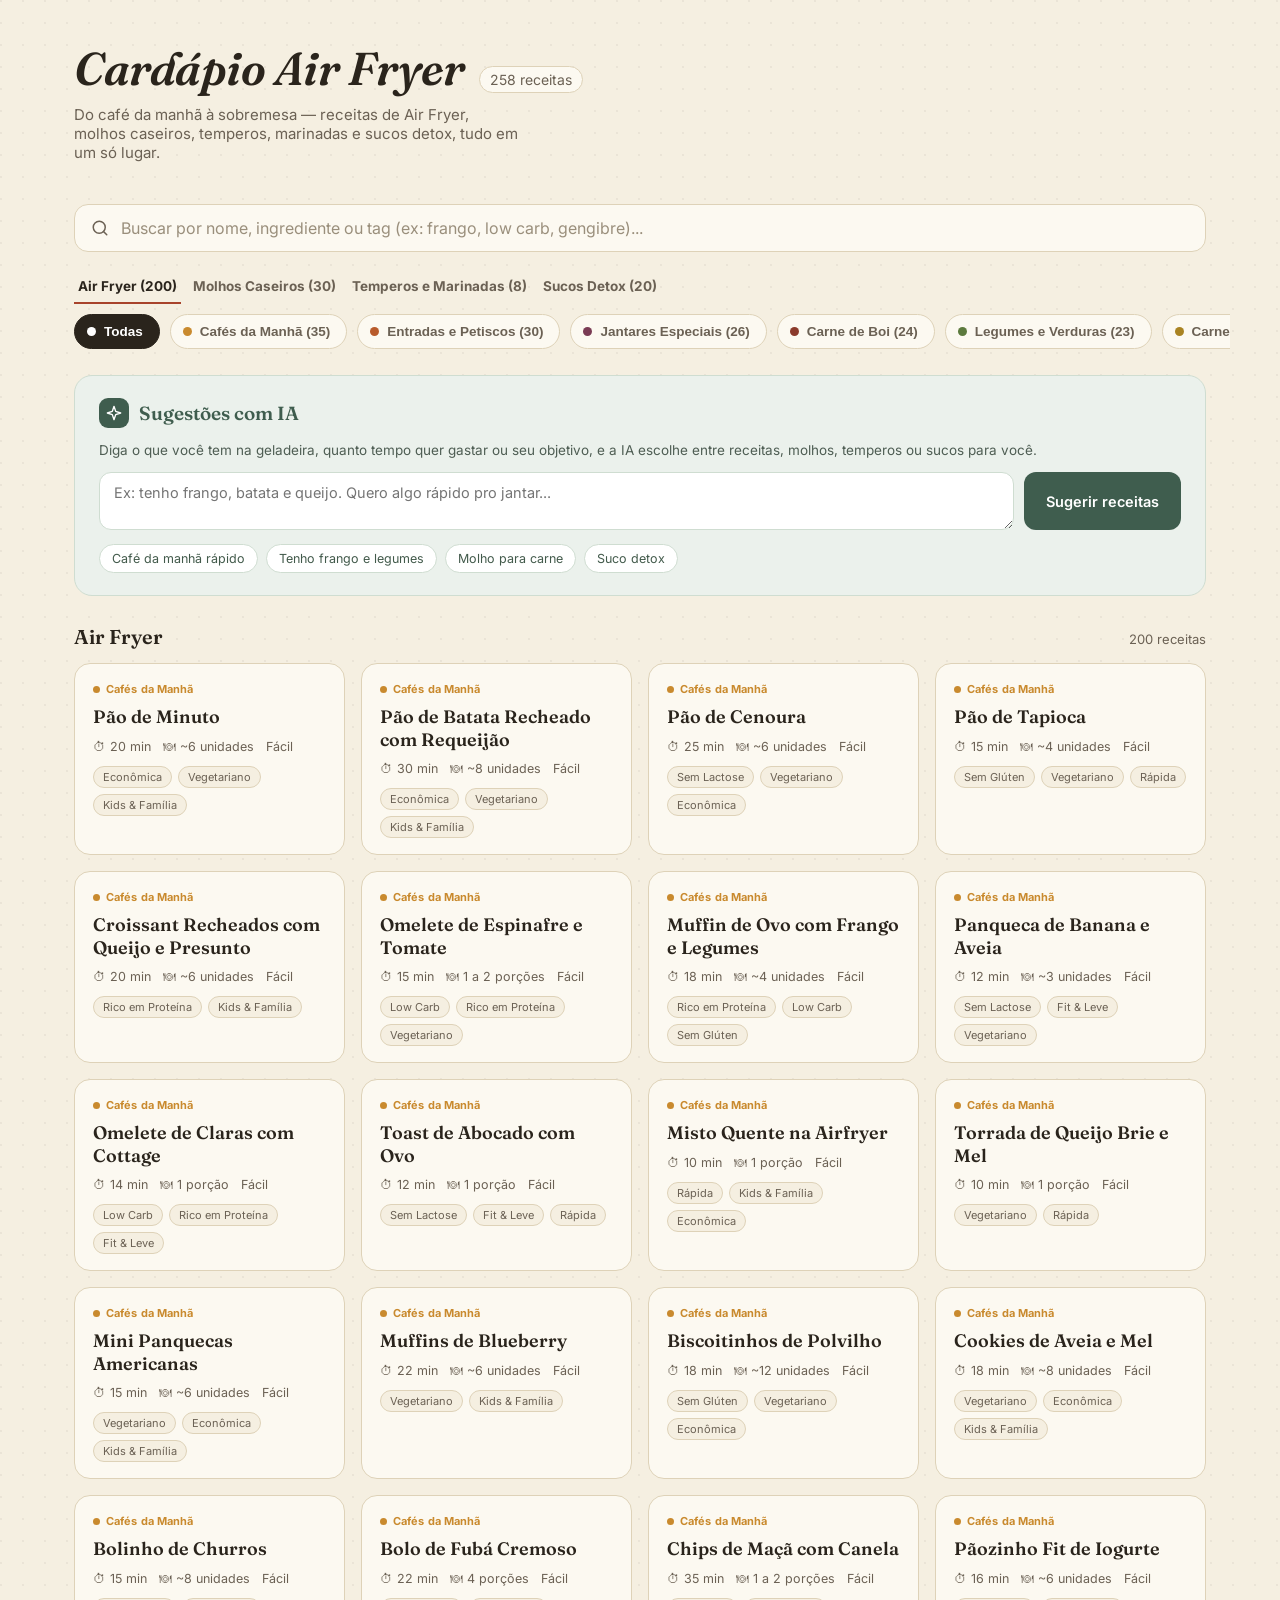
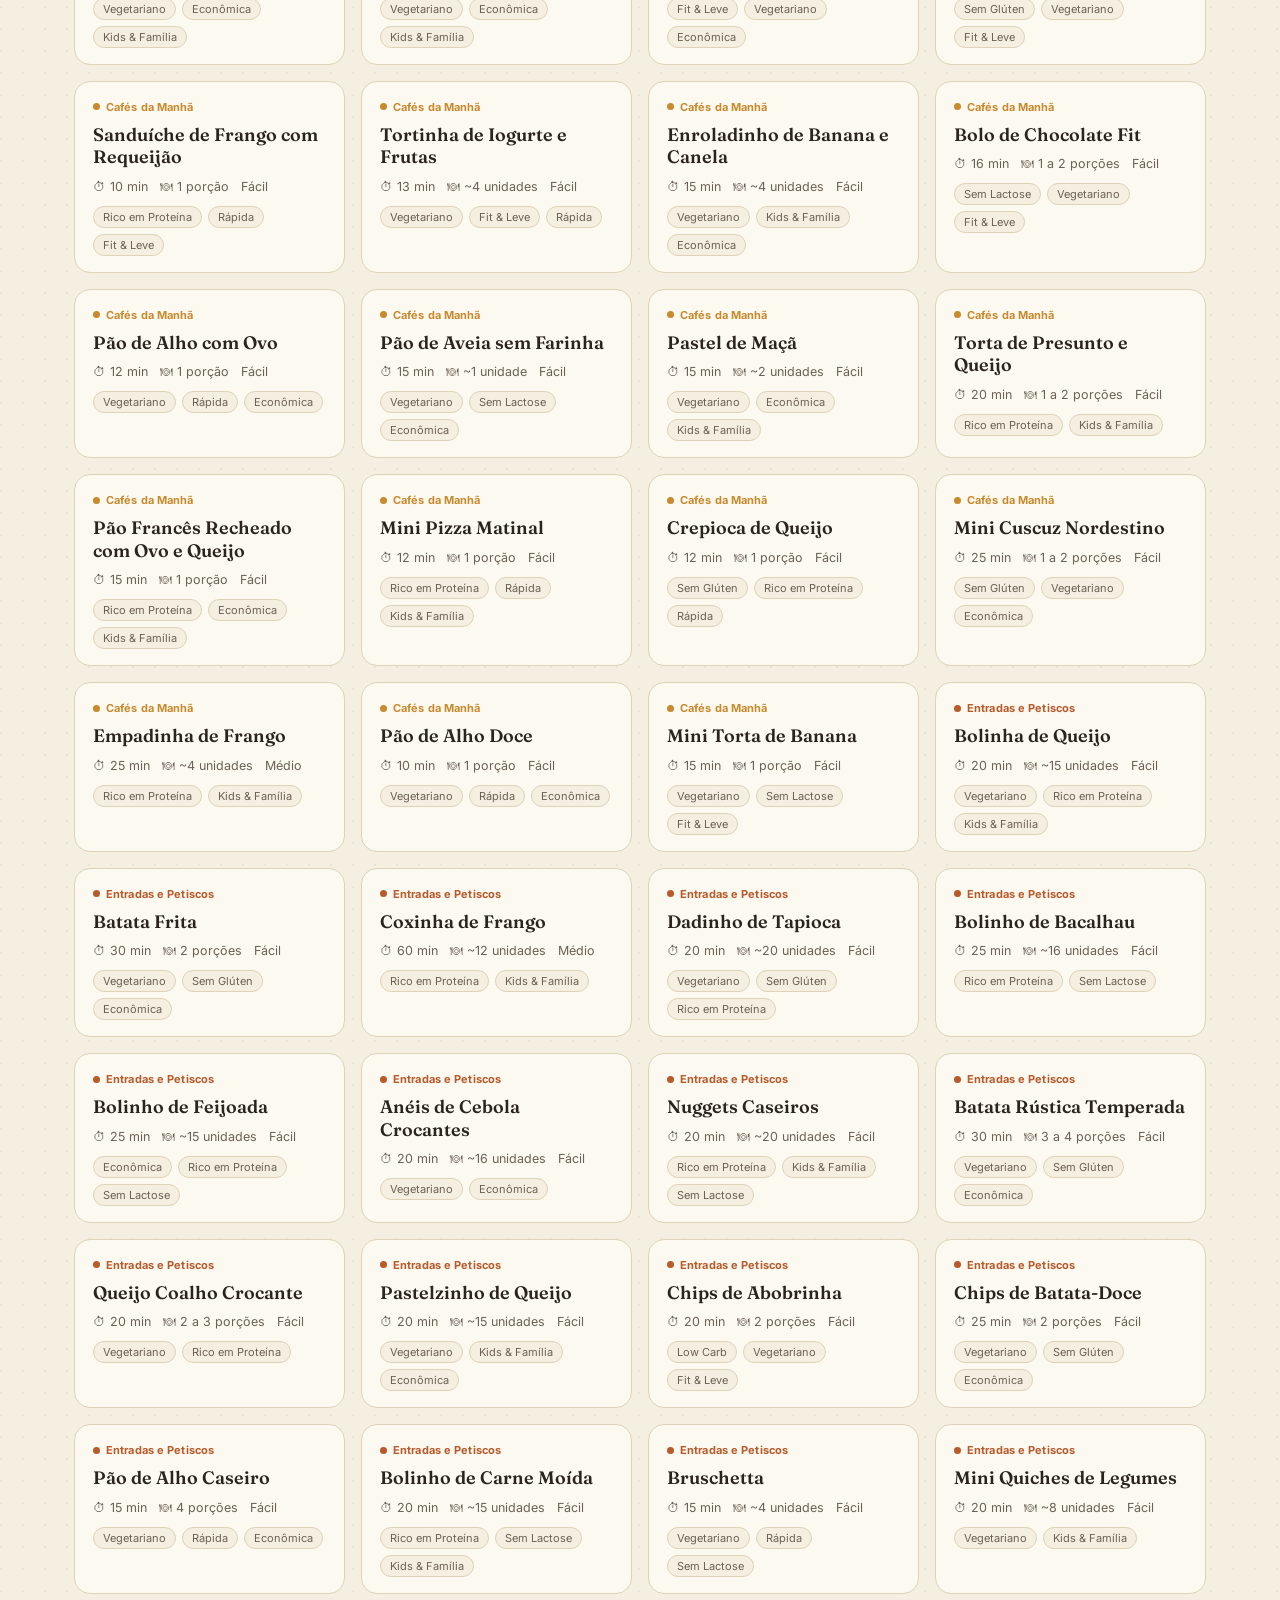
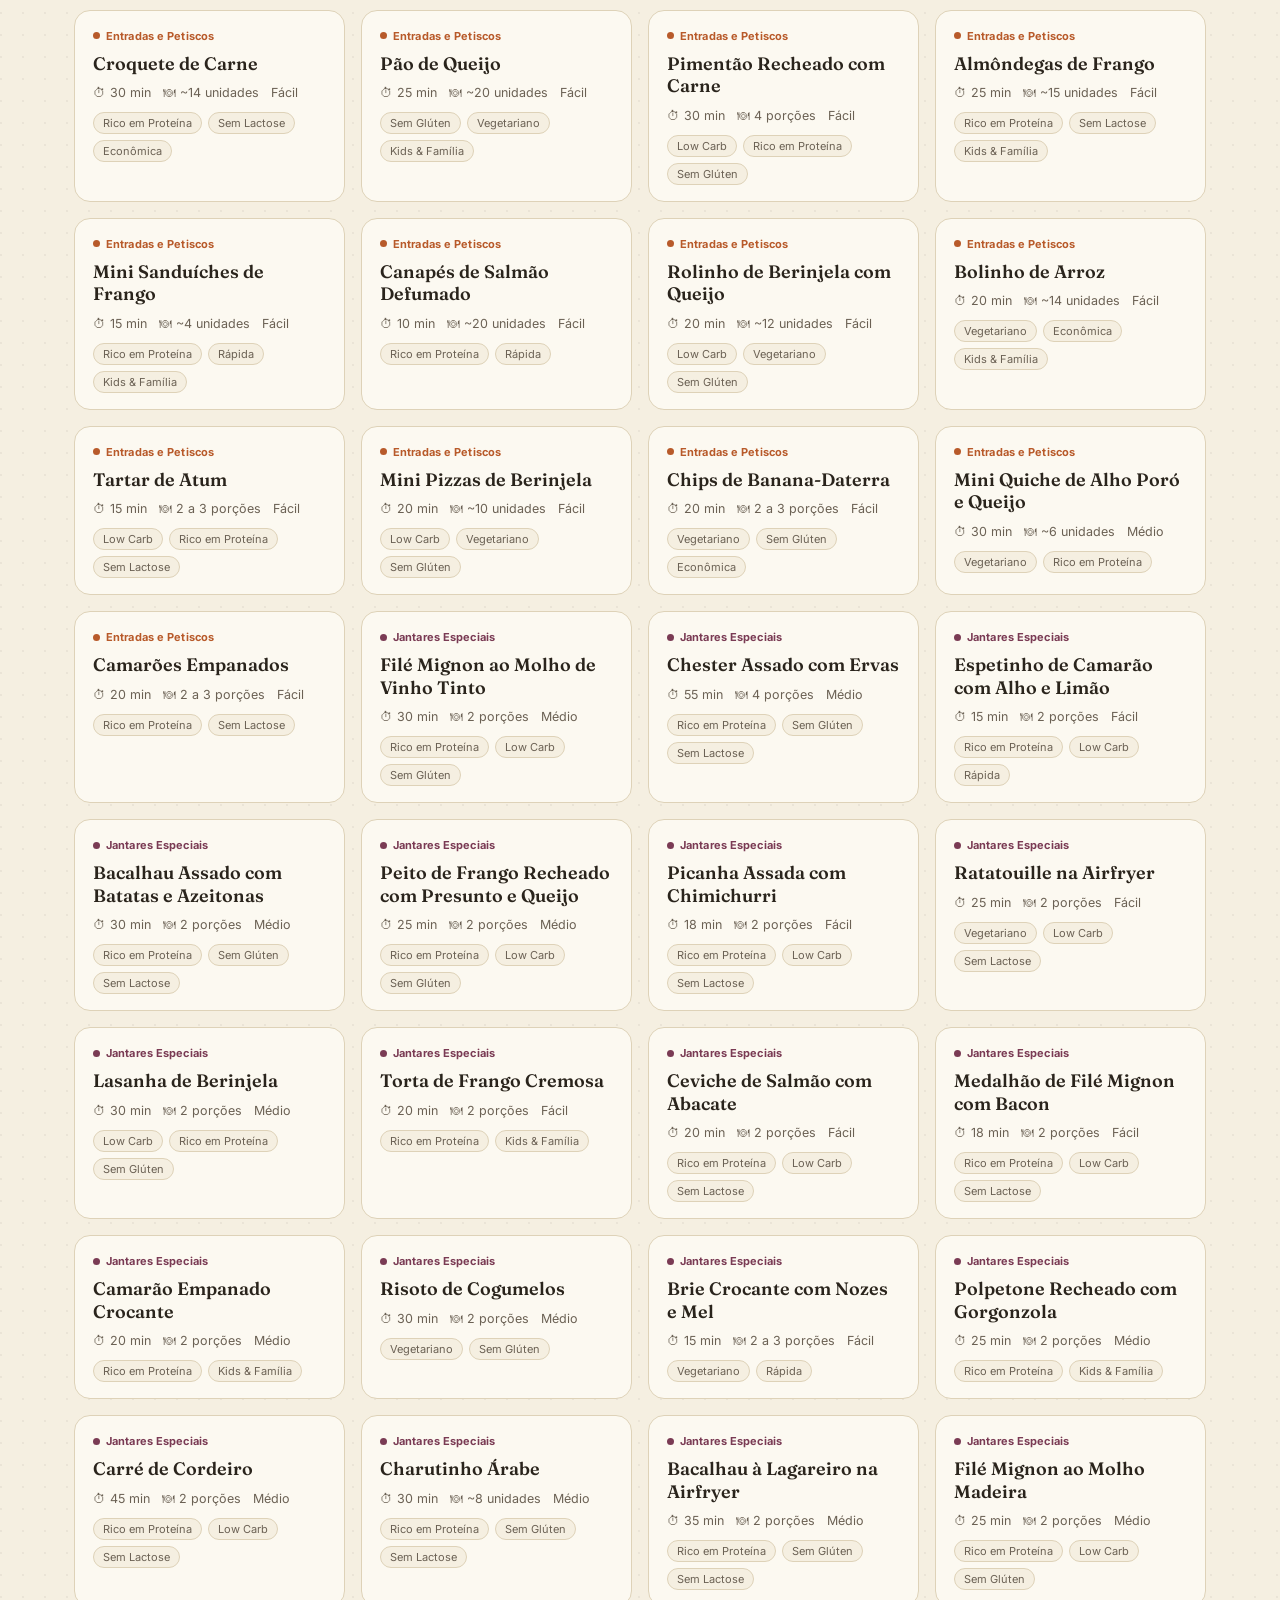
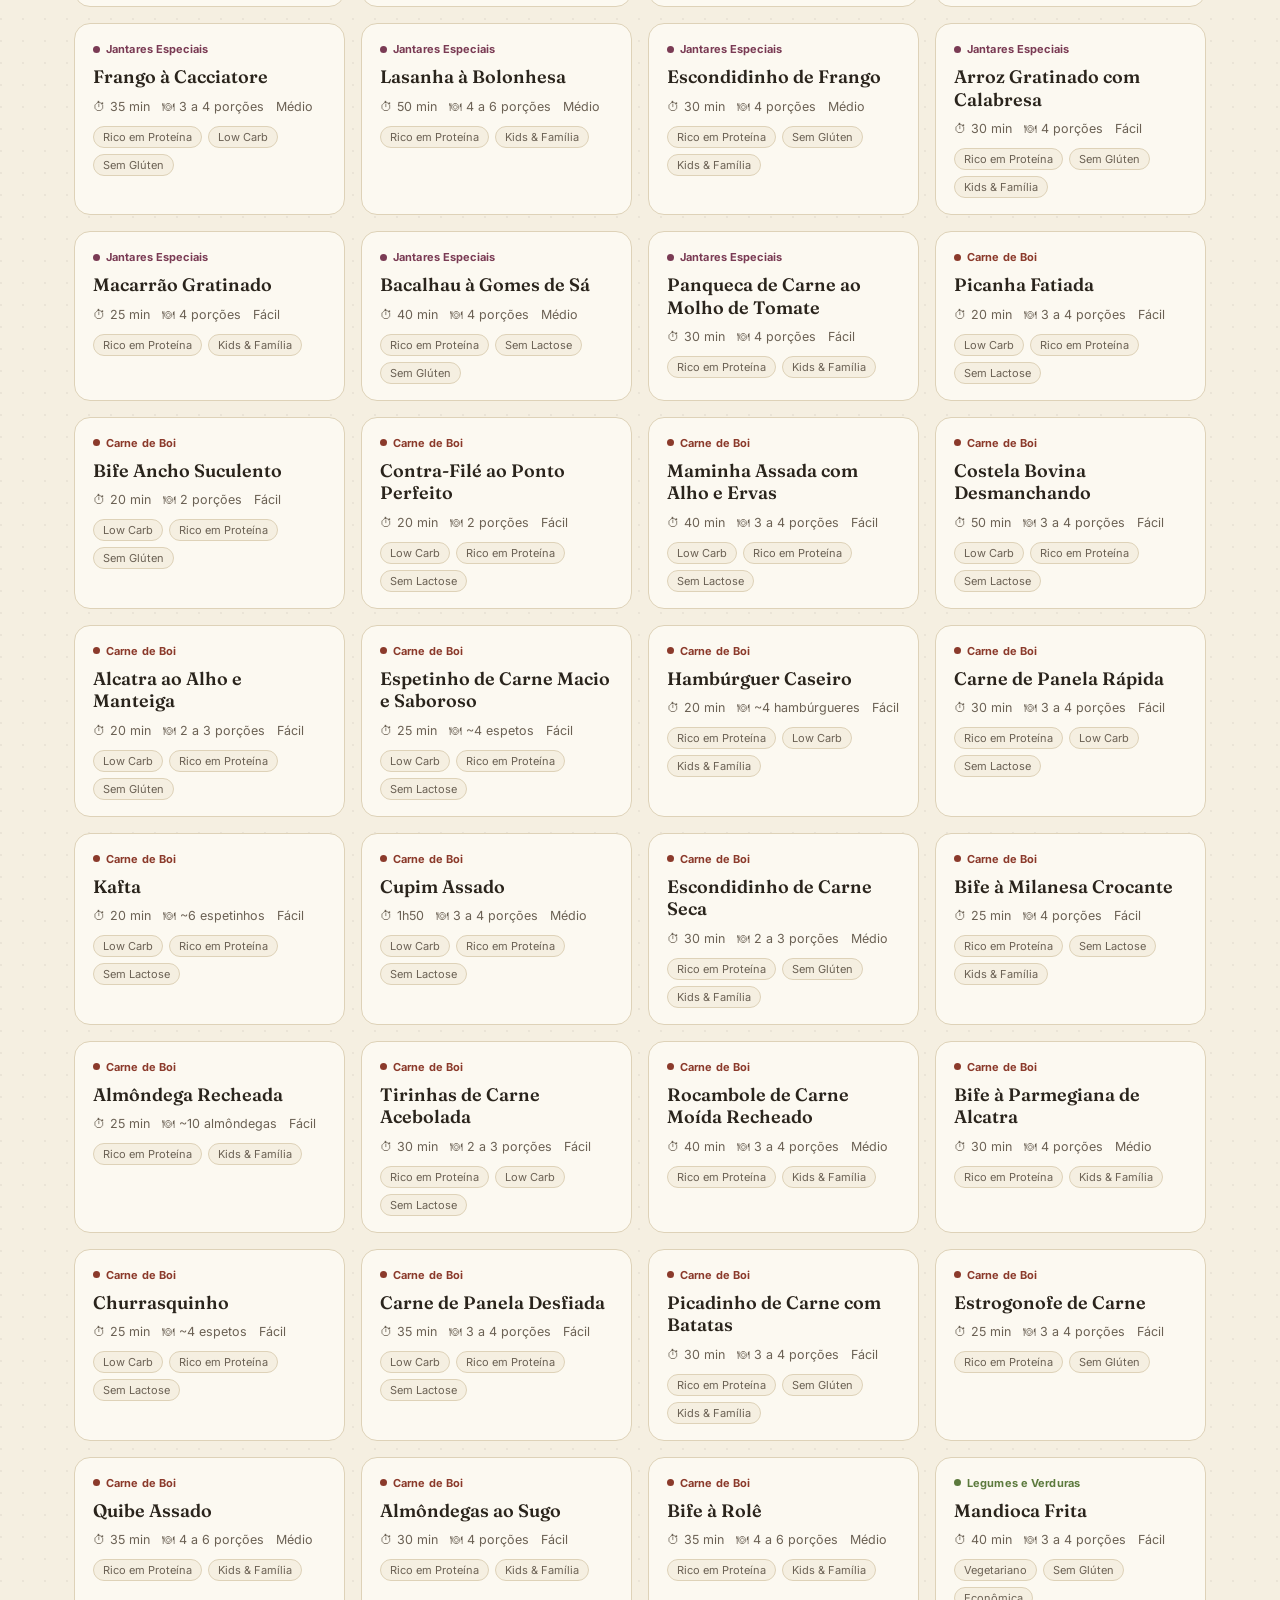
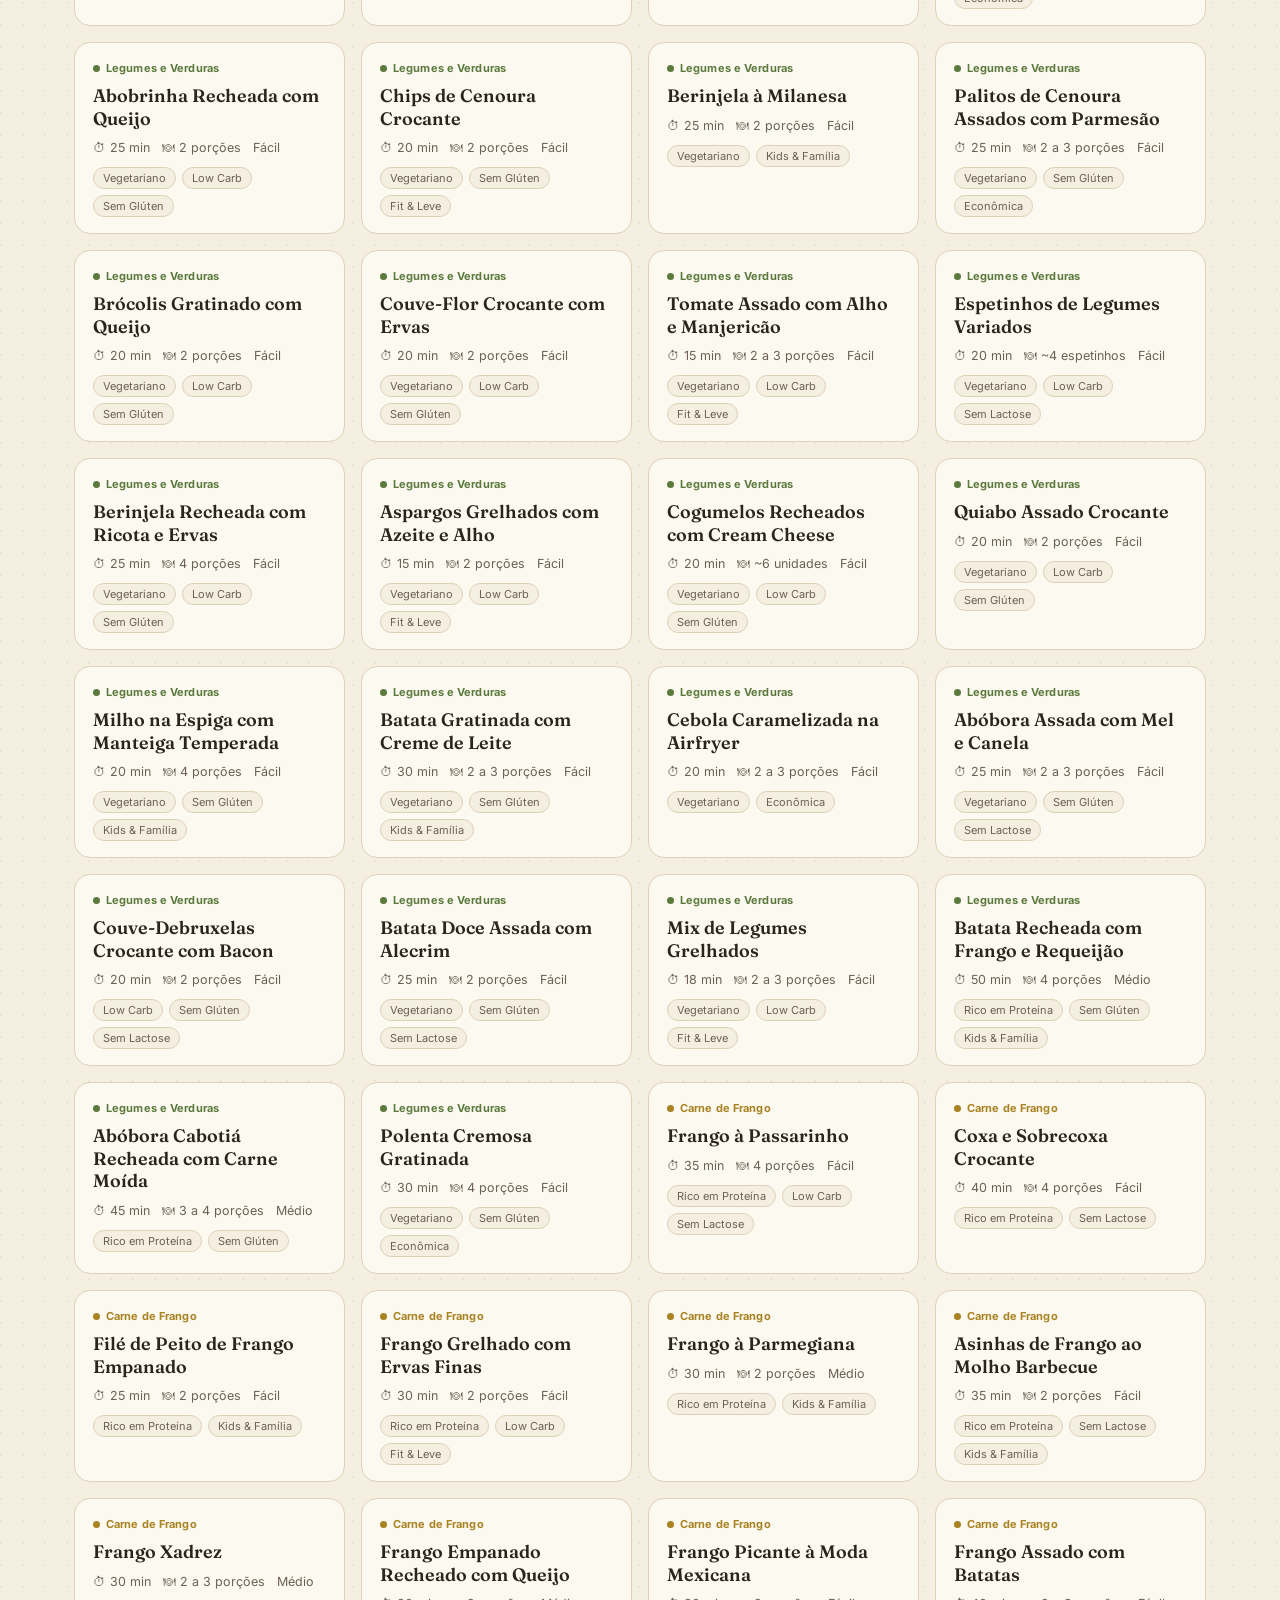
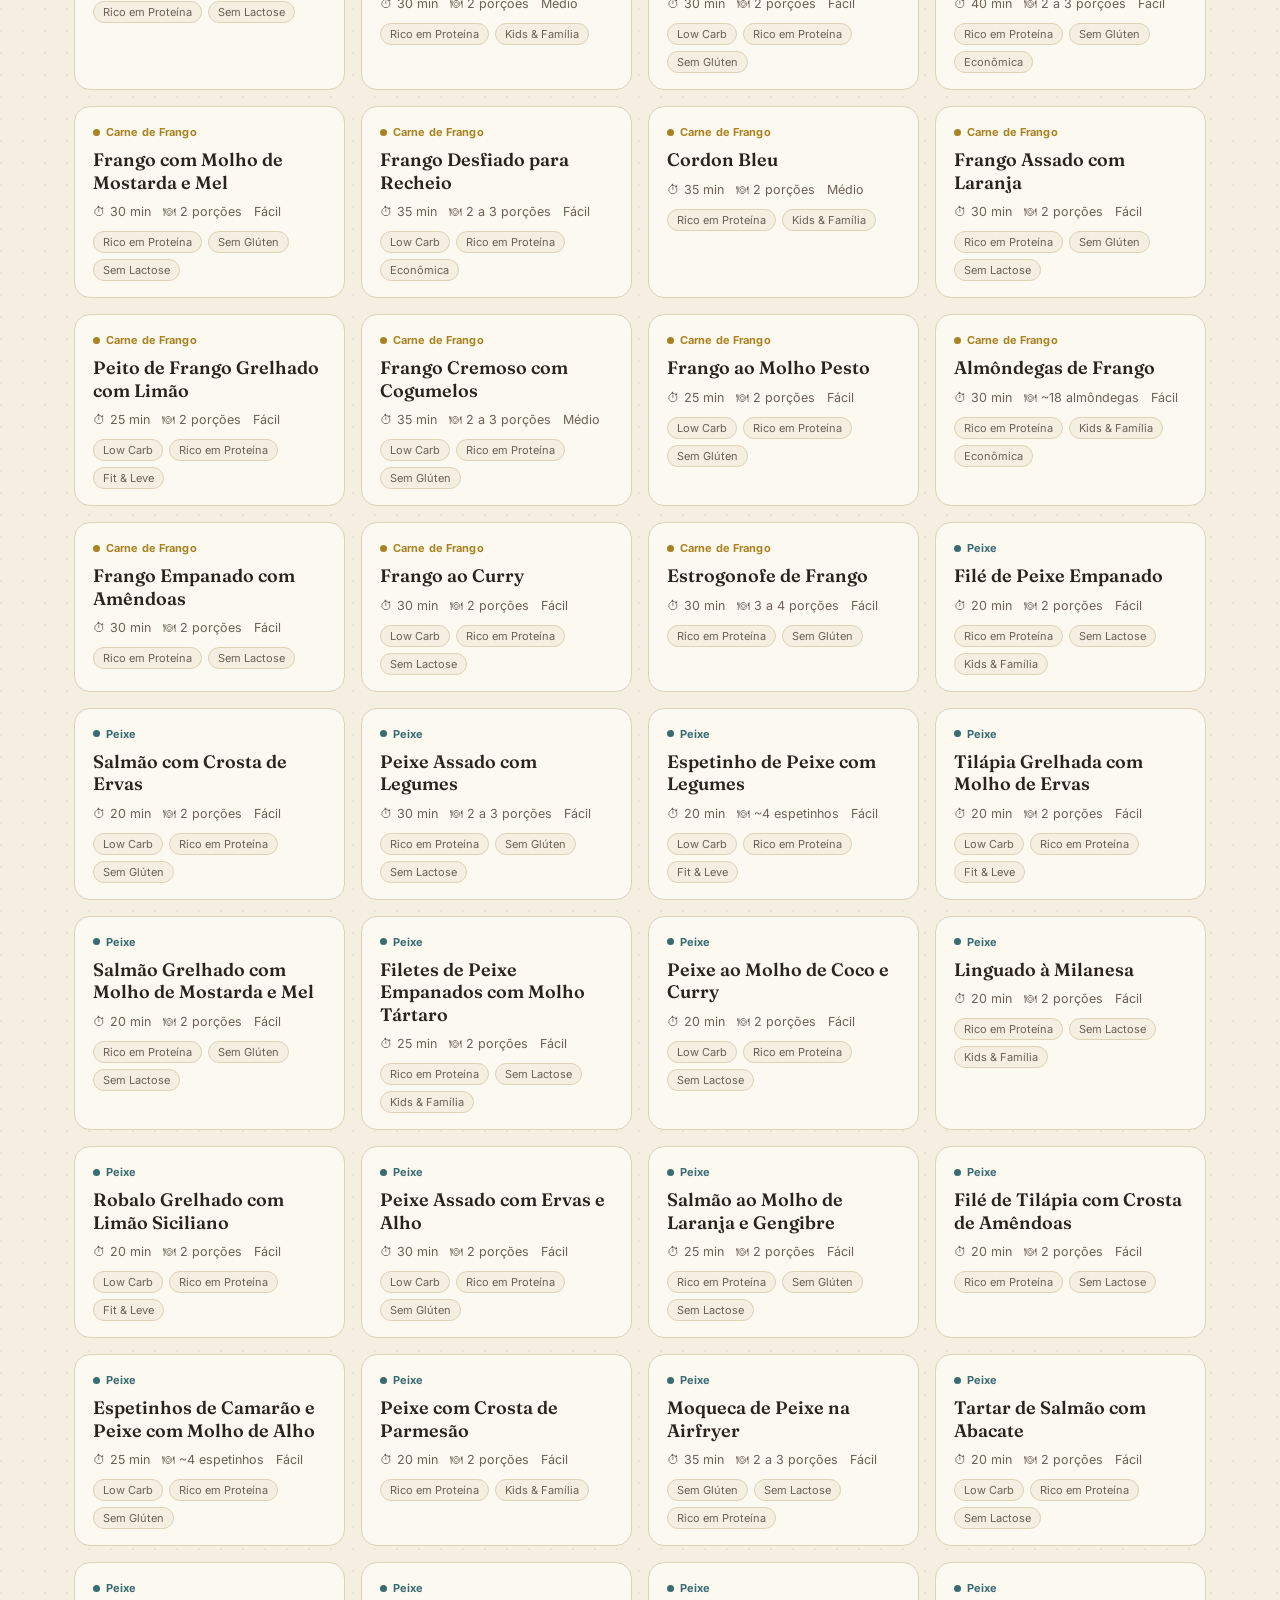
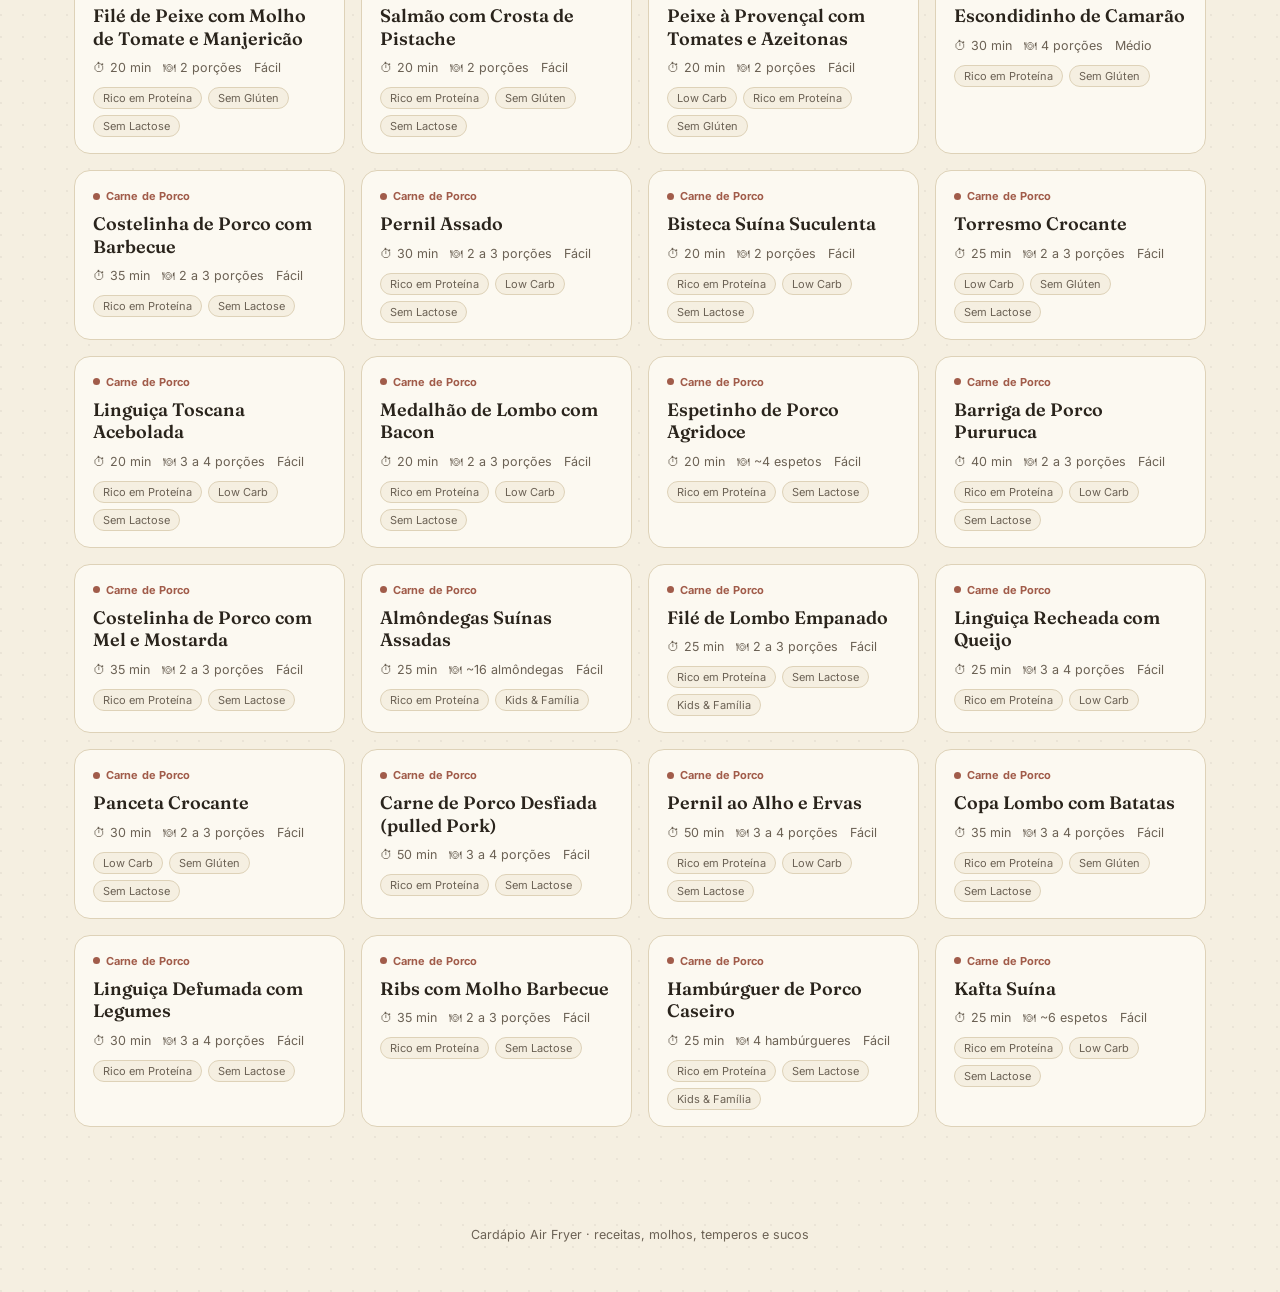
==== commit 8f24c32a: "UPDATE" ====
--- a/index.html
+++ b/index.html
@@ -3,632 +3,31 @@
 <head>
 <meta charset="UTF-8">
 <meta name="viewport" content="width=device-width, initial-scale=1.0">
-<title>Cardápio Air Fryer · 200 Receitas</title>
+<title>Cardápio Air Fryer · 200 Receitas + Bônus</title>
 <link rel="preconnect" href="https://fonts.googleapis.com">
 <link rel="preconnect" href="https://fonts.gstatic.com" crossorigin>
 <link href="https://fonts.googleapis.com/css2?family=Fraunces:ital,opsz,wght@0,9..144,400;0,9..144,500;0,9..144,600;0,9..144,700;1,9..144,500&family=Inter:wght@400;500;600;700;800&display=swap" rel="stylesheet">
-<style>
-  :root{
-    --paper: #F5EFE1;
-    --paper-card: #FCF9F1;
-    --ink: #2A241C;
-    --ink-soft: #6B6154;
-    --line: #DED2B8;
-    --rust: #A8432B;
-    --rust-dark: #7E3020;
-    --herb: #3F5D4E;
-    --herb-light: #EBF1EC;
-
-    --c-cafe: #C98A2E;
-    --c-entrada: #B85A2A;
-    --c-jantar: #7A3B54;
-    --c-boi: #8B3A2B;
-    --c-legume: #5C7A3D;
-    --c-frango: #A98322;
-    --c-peixe: #386B72;
-    --c-porco: #A15C4A;
-  }
-
-  * { box-sizing: border-box; }
-  html { scroll-behavior: smooth; }
-  body{
-    margin:0;
-    background: var(--paper);
-    background-image:
-      radial-gradient(circle at 1px 1px, rgba(42,36,28,0.055) 1px, transparent 0);
-    background-size: 22px 22px;
-    color: var(--ink);
-    font-family: 'Inter', sans-serif;
-    -webkit-font-smoothing: antialiased;
-  }
-
-  a { color: inherit; }
-
-  /* ---------- Header ---------- */
-  header.top{
-    padding: 40px 24px 20px;
-    max-width: 1180px;
-    margin: 0 auto;
-  }
-  .brand{
-    display:flex;
-    align-items:baseline;
-    gap:14px;
-    flex-wrap: wrap;
-  }
-  .brand h1{
-    font-family:'Fraunces', serif;
-    font-weight:600;
-    font-style: italic;
-    font-size: clamp(32px, 5vw, 46px);
-    margin:0;
-    letter-spacing: -0.01em;
-    color: var(--ink);
-  }
-  .brand .count{
-    font-size:14px;
-    color: var(--ink-soft);
-    border: 1px solid var(--line);
-    padding: 4px 10px;
-    border-radius: 100px;
-    background: var(--paper-card);
-  }
-  header.top p.sub{
-    margin: 8px 0 0;
-    color: var(--ink-soft);
-    font-size: 15px;
-    max-width: 46ch;
-  }
-
-  /* ---------- Search ---------- */
-  .search-wrap{
-    max-width: 1180px;
-    margin: 22px auto 0;
-    padding: 0 24px;
-  }
-  .search-box{
-    display:flex;
-    align-items:center;
-    gap: 10px;
-    background: var(--paper-card);
-    border: 1.5px solid var(--line);
-    border-radius: 14px;
-    padding: 12px 16px;
-    transition: border-color .15s ease, box-shadow .15s ease;
-  }
-  .search-box:focus-within{
-    border-color: var(--rust);
-    box-shadow: 0 0 0 3px rgba(168,67,43,0.12);
-  }
-  .search-box svg{ flex-shrink:0; color: var(--ink-soft); }
-  .search-box input{
-    border:none;
-    outline:none;
-    background:transparent;
-    font-family:'Inter',sans-serif;
-    font-size: 16px;
-    color: var(--ink);
-    width:100%;
-  }
-  .search-box input::placeholder{ color: #9A8F7C; }
-  .search-box .clear-btn{
-    display:none;
-    border:none;
-    background: var(--line);
-    color: var(--ink);
-    width:22px; height:22px;
-    border-radius:50%;
-    font-size:13px;
-    cursor:pointer;
-    align-items:center;
-    justify-content:center;
-  }
-  .search-box .clear-btn.show{ display:flex; }
-
-  /* ---------- Category nav ---------- */
-  nav.cats{
-    max-width: 1180px;
-    margin: 18px auto 0;
-    padding: 0 24px;
-    display:flex;
-    gap:10px;
-    overflow-x:auto;
-    scrollbar-width: none;
-  }
-  nav.cats::-webkit-scrollbar{ display:none; }
-  .cat-pill{
-    flex-shrink:0;
-    display:flex;
-    align-items:center;
-    gap:8px;
-    padding: 9px 16px 9px 12px;
-    border-radius: 100px;
-    border: 1.5px solid var(--line);
-    background: var(--paper-card);
-    font-size: 13.5px;
-    font-weight: 600;
-    color: var(--ink-soft);
-    cursor:pointer;
-    white-space:nowrap;
-    transition: all .15s ease;
-  }
-  .cat-pill .dot{
-    width:9px; height:9px; border-radius:50%;
-    background: var(--dotcolor, var(--ink-soft));
-    flex-shrink:0;
-  }
-  .cat-pill:hover{ border-color: var(--dotcolor, var(--ink-soft)); color: var(--ink); }
-  .cat-pill.active{
-    background: var(--ink);
-    border-color: var(--ink);
-    color: #fff;
-  }
-  .cat-pill.active .dot{ background: #fff; }
-
-  /* ---------- AI panel ---------- */
-  .ai-panel{
-    max-width: 1180px;
-    margin: 26px auto 0;
-    padding: 0 24px;
-  }
-  .ai-card{
-    background: var(--herb-light);
-    border: 1.5px solid #CFDDD1;
-    border-radius: 18px;
-    padding: 22px 24px;
-    display:flex;
-    flex-direction:column;
-    gap:14px;
-  }
-  .ai-card .ai-head{
-    display:flex;
-    align-items:center;
-    gap:10px;
-  }
-  .ai-card .ai-head .badge{
-    width:30px; height:30px;
-    border-radius:9px;
-    background: var(--herb);
-    color:#fff;
-    display:flex;
-    align-items:center;
-    justify-content:center;
-    flex-shrink:0;
-  }
-  .ai-card h2{
-    font-family:'Fraunces', serif;
-    font-weight:600;
-    font-size: 19px;
-    margin:0;
-    color: var(--herb);
-  }
-  .ai-card p.hint{
-    margin:0;
-    font-size:13.5px;
-    color: #4E5D53;
-  }
-  .ai-form{
-    display:flex;
-    gap:10px;
-    flex-wrap:wrap;
-  }
-  .ai-form textarea{
-    flex: 1 1 320px;
-    min-width: 220px;
-    resize: vertical;
-    min-height: 44px;
-    max-height: 140px;
-    border-radius:12px;
-    border: 1.5px solid #CFDDD1;
-    padding: 11px 14px;
-    font-family:'Inter',sans-serif;
-    font-size: 14.5px;
-    background: #fff;
-    color: var(--ink);
-  }
-  .ai-form textarea:focus{
-    outline:none;
-    border-color: var(--herb);
-  }
-  .ai-form button{
-    border:none;
-    background: var(--herb);
-    color:#fff;
-    font-family:'Inter',sans-serif;
-    font-weight:600;
-    font-size:14.5px;
-    padding: 0 22px;
-    border-radius:12px;
-    cursor:pointer;
-    transition: background .15s ease;
-    display:flex;
-    align-items:center;
-    gap:8px;
-  }
-  .ai-form button:hover{ background: #324D40; }
-  .ai-form button:disabled{ background:#9CB0A2; cursor: not-allowed; }
-
-  .ai-chips{
-    display:flex;
-    gap:8px;
-    flex-wrap:wrap;
-  }
-  .ai-chip{
-    font-size:12.5px;
-    padding: 6px 12px;
-    border-radius:100px;
-    background:#fff;
-    border:1px solid #CFDDD1;
-    color:#425A4B;
-    cursor:pointer;
-  }
-  .ai-chip:hover{ border-color: var(--herb); }
-
-  .ai-results{ display:none; }
-  .ai-results.show{ display:block; }
-  .ai-results .ai-note{
-    font-size: 13.5px;
-    color: #4E5D53;
-    margin: 4px 0 12px;
-    font-style: italic;
-  }
-  .ai-error{
-    font-size: 13.5px;
-    color: var(--rust-dark);
-    background: #FBEAE4;
-    border: 1px solid #EBC7B9;
-    padding: 10px 14px;
-    border-radius: 10px;
-  }
-  .ai-loading{
-    display:flex;
-    align-items:center;
-    gap:10px;
-    font-size: 13.5px;
-    color: #4E5D53;
-  }
-  .spinner{
-    width:15px; height:15px;
-    border-radius:50%;
-    border: 2px solid #CFDDD1;
-    border-top-color: var(--herb);
-    animation: spin .7s linear infinite;
-  }
-  @keyframes spin{ to{ transform: rotate(360deg); } }
-
-  /* ---------- Grid ---------- */
-  main{
-    max-width: 1180px;
-    margin: 28px auto 80px;
-    padding: 0 24px;
-  }
-  .grid-head{
-    display:flex;
-    align-items:baseline;
-    justify-content:space-between;
-    margin-bottom: 14px;
-    gap: 10px;
-    flex-wrap: wrap;
-  }
-  .grid-head h3{
-    font-family:'Fraunces', serif;
-    font-weight:600;
-    font-size: 20px;
-    margin:0;
-  }
-  .grid-head .result-count{
-    font-size: 13px;
-    color: var(--ink-soft);
-  }
-  .recipe-grid{
-    display:grid;
-    grid-template-columns: repeat(auto-fill, minmax(250px, 1fr));
-    gap: 16px;
-  }
-  .card{
-    position:relative;
-    background: var(--paper-card);
-    border: 1.5px solid var(--line);
-    border-radius: 16px;
-    padding: 18px 18px 16px;
-    cursor:pointer;
-    transition: transform .12s ease, box-shadow .12s ease, border-color .12s ease;
-    display:flex;
-    flex-direction:column;
-    gap:10px;
-  }
-  .card:hover{
-    transform: translateY(-2px);
-    box-shadow: 0 10px 24px rgba(42,36,28,0.09);
-    border-color: var(--cat-color, var(--rust));
-  }
-  .card .cat-tag{
-    display:inline-flex;
-    align-items:center;
-    gap:6px;
-    font-size: 11px;
-    font-weight:700;
-    letter-spacing: .01em;
-    color: var(--cat-color, var(--ink-soft));
-  }
-  .card .cat-tag .dot{ width:7px; height:7px; border-radius:50%; background: var(--cat-color, var(--ink-soft)); }
-  .card h4{
-    font-family:'Fraunces', serif;
-    font-weight:600;
-    font-size: 18px;
-    margin:0;
-    line-height:1.25;
-    color: var(--ink);
-  }
-  .card .meta{
-    display:flex;
-    gap:12px;
-    font-size:12.5px;
-    color: var(--ink-soft);
-    flex-wrap:wrap;
-  }
-  .card .meta span{ display:flex; align-items:center; gap:4px; }
-  .card .tags{
-    display:flex;
-    gap:6px;
-    flex-wrap:wrap;
-    margin-top:2px;
-  }
-  .card .tags span{
-    font-size: 11px;
-    padding: 3px 9px;
-    border-radius:100px;
-    background: var(--paper);
-    border: 1px solid var(--line);
-    color: var(--ink-soft);
-  }
-  .no-results{
-    text-align:center;
-    padding: 60px 20px;
-    color: var(--ink-soft);
-  }
-  .no-results .big{
-    font-family:'Fraunces', serif;
-    font-style:italic;
-    font-size: 22px;
-    color: var(--ink);
-    margin-bottom:6px;
-  }
-
-  /* ---------- Suggestion cards (inside AI results) ---------- */
-  .sugg-grid{
-    display:grid;
-    grid-template-columns: repeat(auto-fill, minmax(230px, 1fr));
-    gap: 12px;
-  }
-  .sugg-card{
-    background:#fff;
-    border: 1.5px solid #CFDDD1;
-    border-radius: 14px;
-    padding: 14px 16px;
-    cursor:pointer;
-    transition: box-shadow .12s ease, transform .12s ease;
-  }
-  .sugg-card:hover{ transform: translateY(-2px); box-shadow: 0 8px 18px rgba(63,93,78,0.14); }
-  .sugg-card h5{
-    font-family:'Fraunces', serif;
-    font-size:15.5px;
-    margin:0 0 4px;
-    color: var(--ink);
-  }
-  .sugg-card .why{
-    font-size:12.5px;
-    color: #4E5D53;
-    line-height:1.4;
-    margin:0;
-  }
-  .sugg-card .meta{
-    margin-top:8px;
-    font-size:11.5px;
-    color: var(--ink-soft);
-  }
-
-  /* ---------- Modal ---------- */
-  .overlay{
-    position:fixed; inset:0;
-    background: rgba(20,17,12,0.5);
-    display:none;
-    align-items:flex-start;
-    justify-content:center;
-    padding: 30px 16px;
-    overflow-y:auto;
-    z-index: 100;
-  }
-  .overlay.show{ display:flex; }
-  .modal{
-    background: var(--paper-card);
-    max-width: 640px;
-    width:100%;
-    border-radius: 20px;
-    padding: 0;
-    position:relative;
-    animation: pop .18s ease;
-    margin-bottom: 30px;
-  }
-  @keyframes pop{ from{ transform: translateY(10px); opacity:0; } to{ transform:translateY(0); opacity:1; } }
-  .modal-top{
-    padding: 26px 28px 18px;
-    border-bottom: 1px solid var(--line);
-  }
-  .modal .close-btn{
-    position:absolute;
-    top:16px; right:16px;
-    width:34px; height:34px;
-    border-radius:50%;
-    border:1px solid var(--line);
-    background: var(--paper-card);
-    font-size:16px;
-    cursor:pointer;
-    color: var(--ink-soft);
-    display:flex; align-items:center; justify-content:center;
-  }
-  .modal .close-btn:hover{ background: var(--line); }
-  .modal .cat-tag{
-    display:inline-flex;
-    align-items:center;
-    gap:6px;
-    font-size: 11.5px;
-    font-weight:700;
-    color: var(--cat-color, var(--rust));
-    margin-bottom: 8px;
-  }
-  .modal .cat-tag .dot{ width:8px; height:8px; border-radius:50%; background: var(--cat-color, var(--rust)); }
-  .modal h2{
-    font-family:'Fraunces', serif;
-    font-weight:600;
-    font-size: 26px;
-    margin: 0 0 12px;
-    line-height:1.2;
-    padding-right: 30px;
-  }
-  .modal .badges{
-    display:flex;
-    gap: 18px;
-    flex-wrap:wrap;
-    margin-bottom: 10px;
-  }
-  .modal .badges .b{
-    display:flex;
-    flex-direction:column;
-    gap:2px;
-  }
-  .modal .badges .b .v{ font-size:14px; font-weight:600; color: var(--ink); }
-  .modal .badges .b .l{ font-size:10.5px; text-transform:uppercase; letter-spacing:.05em; color: var(--ink-soft); }
-  .modal .tags{ display:flex; gap:6px; flex-wrap:wrap; }
-  .modal .tags span{
-    font-size: 11.5px;
-    padding: 4px 10px;
-    border-radius:100px;
-    background: var(--paper);
-    border: 1px solid var(--line);
-    color: var(--ink-soft);
-  }
-  .modal-body{ padding: 20px 28px 28px; }
-  .modal-body .cols{
-    display:grid;
-    grid-template-columns: 1fr 1.3fr;
-    gap: 26px;
-  }
-  @media (max-width: 560px){
-    .modal-body .cols{ grid-template-columns: 1fr; }
-  }
-  .modal-body h3{
-    font-family:'Fraunces', serif;
-    font-size: 16px;
-    margin: 0 0 10px;
-    color: var(--ink);
-  }
-  .modal-body ul.ing-list{
-    list-style:none;
-    margin:0; padding:0;
-    display:flex;
-    flex-direction:column;
-    gap:8px;
-  }
-  .modal-body ul.ing-list li{
-    font-size: 14px;
-    padding-left: 18px;
-    position:relative;
-    line-height:1.4;
-  }
-  .modal-body ul.ing-list li::before{
-    content:'';
-    position:absolute;
-    left:0; top:7px;
-    width:6px; height:6px;
-    border-radius:50%;
-    background: var(--cat-color, var(--rust));
-  }
-  .modal-body ol.step-list{
-    margin:0; padding:0;
-    list-style:none;
-    display:flex;
-    flex-direction:column;
-    gap: 14px;
-    counter-reset: step;
-  }
-  .modal-body ol.step-list li{
-    padding-left: 34px;
-    position:relative;
-    font-size: 14px;
-    line-height:1.5;
-    counter-increment: step;
-  }
-  .modal-body ol.step-list li::before{
-    content: counter(step);
-    position:absolute;
-    left:0; top:-1px;
-    width: 24px; height:24px;
-    border-radius:7px;
-    background: var(--cat-color, var(--rust));
-    color:#fff;
-    font-size:12px;
-    font-weight:700;
-    display:flex; align-items:center; justify-content:center;
-  }
-  .modal-body .nutrition{
-    display:flex;
-    gap: 20px;
-    margin: 20px 0;
-    padding: 14px 18px;
-    background: var(--paper);
-    border-radius: 12px;
-    flex-wrap: wrap;
-  }
-  .modal-body .nutrition .n{
-    display:flex;
-    flex-direction:column;
-    gap:2px;
-  }
-  .modal-body .nutrition .n .v{ font-size:16px; font-weight:700; color: var(--ink); }
-  .modal-body .nutrition .n .l{ font-size:10.5px; text-transform:uppercase; letter-spacing:.04em; color: var(--ink-soft); }
-  .modal-body .tip{
-    background: var(--herb-light);
-    border-radius: 12px;
-    padding: 14px 18px;
-    font-size: 13.5px;
-    line-height:1.5;
-    color: #37473C;
-    display:flex;
-    gap:10px;
-  }
-  .modal-body .tip .icon{ flex-shrink:0; font-size:16px; }
-
-  footer{
-    text-align:center;
-    padding: 20px 20px 50px;
-    font-size:12.5px;
-    color: var(--ink-soft);
-  }
-
-  @media (max-width: 640px){
-    .modal .badges{ gap: 12px; }
-  }
-</style>
+<link rel="stylesheet" href="styles.css">
 </head>
 <body>
 
 <header class="top">
   <div class="brand">
     <h1>Cardápio Air Fryer</h1>
-    <span class="count" id="totalCount">200 receitas</span>
+    <span class="count" id="totalCount">258 receitas</span>
   </div>
-  <p class="sub">Do café da manhã à sobremesa — encontre a receita certa, filtre por categoria ou peça sugestões para a IA.</p>
+  <p class="sub">Do café da manhã à sobremesa — receitas de Air Fryer, molhos caseiros, temperos, marinadas e sucos detox, tudo em um só lugar.</p>
 </header>
 
 <div class="search-wrap">
   <div class="search-box">
     <svg width="18" height="18" viewBox="0 0 24 24" fill="none" stroke="currentColor" stroke-width="2" stroke-linecap="round" stroke-linejoin="round"><circle cx="11" cy="11" r="8"></circle><line x1="21" y1="21" x2="16.65" y2="16.65"></line></svg>
-    <input type="text" id="searchInput" placeholder="Buscar por nome, ingrediente ou tag (ex: frango, low carb, batata)...">
+    <input type="text" id="searchInput" placeholder="Buscar por nome, ingrediente ou tag (ex: frango, low carb, gengibre)...">
     <button class="clear-btn" id="clearSearch" aria-label="Limpar busca">✕</button>
   </div>
 </div>
 
+<div class="group-tabs" id="groupTabs"></div>
 <nav class="cats" id="catsNav"></nav>
 
 <div class="ai-panel">
@@ -639,7 +38,7 @@
       </div>
       <h2>Sugestões com IA</h2>
     </div>
-    <p class="hint">Diga o que você tem na geladeira, quanto tempo quer gastar ou seu objetivo, e a IA escolhe receitas do cardápio para você.</p>
+    <p class="hint">Diga o que você tem na geladeira, quanto tempo quer gastar ou seu objetivo, e a IA escolhe entre receitas, molhos, temperos ou sucos para você.</p>
     <div class="ai-form">
       <textarea id="aiInput" placeholder="Ex: tenho frango, batata e queijo. Quero algo rápido pro jantar..."></textarea>
       <button id="aiButton">
@@ -649,8 +48,8 @@
     <div class="ai-chips">
       <span class="ai-chip" data-q="Quero um café da manhã rápido e leve, o que você sugere?">Café da manhã rápido</span>
       <span class="ai-chip" data-q="Tenho frango e legumes na geladeira, o que dá pra fazer?">Tenho frango e legumes</span>
-      <span class="ai-chip" data-q="Preciso de uma entrada fácil para receber visitas hoje.">Entrada pra visitas</span>
-      <span class="ai-chip" data-q="Quero algo low carb e rico em proteína para o jantar.">Low carb e proteico</span>
+      <span class="ai-chip" data-q="Preciso de um molho para acompanhar uma carne grelhada hoje.">Molho para carne</span>
+      <span class="ai-chip" data-q="Quero um suco detox refrescante para o café da manhã.">Suco detox</span>
     </div>
     <div class="ai-results" id="aiResults"></div>
   </div>
@@ -658,12 +57,12 @@
 
 <main>
   <div class="grid-head">
-    <h3 id="gridTitle">Todas as receitas</h3>
+    <h3 id="gridTitle">Air Fryer</h3>
     <span class="result-count" id="resultCount"></span>
   </div>
   <div class="recipe-grid" id="recipeGrid"></div>
   <div class="no-results" id="noResults" style="display:none;">
-    <div class="big">Nenhuma receita encontrada</div>
+    <div class="big">Nenhum item encontrado</div>
     <div>Tente buscar por outro termo ou limpe os filtros.</div>
   </div>
 </main>
@@ -672,308 +71,8 @@
   <div class="modal" id="modalContent"></div>
 </div>
 
-<footer>Cardápio Air Fryer · 200 receitas testadas</footer>
+<footer>Cardápio Air Fryer · receitas, molhos, temperos e sucos</footer>
 
-<script>
-const RECIPES = [{"number":"001","category":"CAFÉS DA MANHÃ","title":"Pão de Minuto","tempo_total":"20 min","airfryer":"180°C · 12 min","rende":"~6 unidades","nivel":"Fácil","tags":["Econômica","Vegetariano","Kids & Família"],"ingredients":["1 xícara (chá) de farinha de trigo","1 colher (sopa) de açúcar","1 colher (chá) de fermento químico","1 pitada de sal","1 ovo","3 colheres (sopa) de leite","1 colher (sopa) de manteiga"],"steps":["Misture todos os ingredientes até formar uma massa homogênea.","Modele pequenos pãezinhos com as mãos.","Preaqueça a Air Fryer a 180 °C por 5 minutos.","Asse a 180 °C por 10 a 12 minutos, até dourar"],"nutrition":{"kcal":"160","proteinas":"5","carboidratos":"22","gorduras":"5"},"tip":"Modele os pãezinhos com as mãos levemente untadas para não grudar e deixe espaço entre eles na cesta — assim o ar circula e todos douram por igual."},{"number":"002","category":"CAFÉS DA MANHÃ","title":"Pão de Batata Recheado com Requeijão","tempo_total":"30 min","airfryer":"200°C · 15 min","rende":"~8 unidades","nivel":"Fácil","tags":["Econômica","Vegetariano","Kids & Família"],"ingredients":["2 batatas médias cozidas e amassadas","1 xícara (chá) de farinha de trigo","1 ovo","1 colher (chá) de fermento químico","2 colheres (sopa) de manteiga","Sal a gosto Requeijão para rechear"],"steps":["Misture as batatas com os demais ingredientes até obter uma massa lisa.","Modele bolinhas e recheie com requeijão.","Preaqueça a Air Fryer a 180 °C por 5 minutos.","Asse a 200 °C por 15 minutos, virando na metade."],"nutrition":{"kcal":"185","proteinas":"5","carboidratos":"24","gorduras":"7"},"tip":"Sele bem as bordas ao rechear com requeijão para ele não vazar durante o cozimento; vire na metade do tempo para dourar dos dois lados."},{"number":"003","category":"CAFÉS DA MANHÃ","title":"Pão de Cenoura","tempo_total":"25 min","airfryer":"180°C · 15 min","rende":"~6 unidades","nivel":"Fácil","tags":["Sem Lactose","Vegetariano","Econômica"],"ingredients":["1 cenoura média ralada","1 ovo","1 xícara (chá) de farinha de trigo","2 colheres (sopa) de óleo","1 colher (sopa) de açúcar","1 colher (chá) de fermento","Sal a gosto"],"steps":["Bata tudo no liquidificador.","Distribua a massa em forminhas pequenas.","Preaqueça a Air Fryer a 180 °C por 5 minutos.","Asse por 15 minutos ou até dourar."],"nutrition":{"kcal":"170","proteinas":"4","carboidratos":"22","gorduras":"7"},"tip":"Encha as forminhas só até 2/3, porque a massa cresce com o fermento. Espete um palito no centro: saiu limpo, está pronto."},{"number":"004","category":"CAFÉS DA MANHÃ","title":"Pão de Tapioca","tempo_total":"15 min","airfryer":"180°C · 10 min","rende":"~4 unidades","nivel":"Fácil","tags":["Sem Glúten","Vegetariano","Rápida"],"ingredients":["1 xícara (chá) de goma de tapioca","1 ovo","2 colheres (sopa) de queijo ralado","1 colher (sopa) de requeijão","Sal a gosto"],"steps":["Misture todos os ingredientes.","Coloque em forminhas pequenas.","Asse a 180 °C por 10 minutos."],"nutrition":{"kcal":"200","proteinas":"9","carboidratos":"20","gorduras":"9"},"tip":"Unte as forminhas antes de despejar a massa de tapioca, que tende a grudar. Sirva quentinho, que é quando o queijo fica cremoso por dentro."},{"number":"005","category":"CAFÉS DA MANHÃ","title":"Croissant Recheados com Queijo e Presunto","tempo_total":"20 min","airfryer":"180°C · 14 min","rende":"~6 unidades","nivel":"Fácil","tags":["Rico em Proteína","Kids & Família"],"ingredients":["Massa folhada pronta","Queijo muçarela Presunto","1 gema para pincelar"],"steps":["Corte triângulos da massa.","Recheie e enrole.","Pincele com gema.","Asse a 180 °C por 12 a 15 minutos."],"nutrition":{"kcal":"250","proteinas":"9","carboidratos":"18","gorduras":"15"},"tip":"Pincele a gema em duas camadas para um brilho dourado de padaria e feche bem a ponta do triângulo para o recheio não escapar."},{"number":"006","category":"CAFÉS DA MANHÃ","title":"Omelete de Espinafre e Tomate","tempo_total":"15 min","airfryer":"180°C · 12 min","rende":"1 a 2 porções","nivel":"Fácil","tags":["Low Carb","Rico em Proteína","Vegetariano"],"ingredients":["2 ovos","1/4 xícara de espinafre picado","4 tomates-cereja cortados","1 colher (sopa) de queijo ralado","Sal e pimenta"],"steps":["Bata os ovos e misture os ingredientes.","Despeje em forminha pequena.","Asse a 180 °C por 10 a 12 minutos."],"nutrition":{"kcal":"180","proteinas":"13","carboidratos":"4","gorduras":"13"},"tip":"Forre a forminha com papel-manteiga para desenformar inteira. Refogue rapidinho o espinafre antes para soltar a água e a omelete não ficar aguada."},{"number":"007","category":"CAFÉS DA MANHÃ","title":"Muffin de Ovo com Frango e Legumes","tempo_total":"18 min","airfryer":"180°C · 12 min","rende":"~4 unidades","nivel":"Fácil","tags":["Rico em Proteína","Low Carb","Sem Glúten"],"ingredients":["3 ovos","1/2 xícara de frango desfiado","1/4 xícara de cenoura ralada","2 colheres (sopa) de queijo ralado","Sal e temperos a gosto"],"steps":["Misture tudo e distribua em forminhas.","Asse a 180 °C por 12 minutos."],"nutrition":{"kcal":"130","proteinas":"12","carboidratos":"3","gorduras":"8"},"tip":"Use forminhas de silicone para desenformar sem quebrar. Esses muffins são ótimos preparados na véspera para adiantar a semana."},{"number":"008","category":"CAFÉS DA MANHÃ","title":"Panqueca de Banana e Aveia","tempo_total":"12 min","airfryer":"180°C · 8 min","rende":"~3 unidades","nivel":"Fácil","tags":["Sem Lactose","Fit & Leve","Vegetariano"],"ingredients":["1 banana madura","1 ovo","2 colheres (sopa) de aveia","Canela a gosto"],"steps":["Misture tudo até ficar homogêneo.","Coloque porções na Air Fryer.","Asse a 180 °C por 8 minutos."],"nutrition":{"kcal":"180","proteinas":"7","carboidratos":"27","gorduras":"5"},"tip":"Deixe a massa descansar 5 minutos para a aveia hidratar e dar liga. Forre a cesta com papel- manteiga furado e vire com cuidado na metade."},{"number":"009","category":"CAFÉS DA MANHÃ","title":"Omelete de Claras com Cottage","tempo_total":"14 min","airfryer":"180°C · 10 min","rende":"1 porção","nivel":"Fácil","tags":["Low Carb","Rico em Proteína","Fit & Leve"],"ingredients":["3 claras","2 colheres (sopa) de queijo cottage","Sal, pimenta e cheiro-verde"],"steps":["Misture tudo em uma tigela.","Asse a 180 °C por 10 minutos."],"nutrition":{"kcal":"120","proteinas":"18","carboidratos":"3","gorduras":"3"},"tip":"Bata bem as claras para incorporar ar e deixar a omelete fofinha. O cottage entra por último, só misturado, para não desmanchar."},{"number":"010","category":"CAFÉS DA MANHÃ","title":"Toast de Abocado com Ovo","tempo_total":"12 min","airfryer":"180°C · 8 min","rende":"1 porção","nivel":"Fácil","tags":["Sem Lactose","Fit & Leve","Rápida"],"ingredients":["1 fatia de pão integral","1/2 abacate amassado","1 ovo Limão e sal a gosto"],"steps":["Passe o abacate no pão.","Coloque o ovo por cima.","Asse a 180 °C por 6 a 8 minutos."],"nutrition":{"kcal":"250","proteinas":"10","carboidratos":"20","gorduras":"15"},"tip":"Asse só o pão com o ovo primeiro e adicione o abacate amassado depois de pronto — assim ele fica cremoso e não amarga com o calor."},{"number":"011","category":"CAFÉS DA MANHÃ","title":"Misto Quente na Airfryer","tempo_total":"10 min","airfryer":"200°C · 6 min","rende":"1 porção","nivel":"Fácil","tags":["Rápida","Kids & Família","Econômica"],"ingredients":["2 fatias de pão","1 fatia de presunto","1 fatia de queijo Manteiga para untar"],"steps":["Monte o sanduíche e unte por fora.","Asse a 200 °C por 5 a 6 minutos."],"nutrition":{"kcal":"300","proteinas":"14","carboidratos":"26","gorduras":"15"},"tip":"Passe uma fininha de manteiga por fora das duas fatias: é o segredo da casquinha crocante e dourada sem precisar de prensa."},{"number":"012","category":"CAFÉS DA MANHÃ","title":"Torrada de Queijo Brie e Mel","tempo_total":"10 min","airfryer":"180°C · 5 min","rende":"1 porção","nivel":"Fácil","tags":["Vegetariano","Rápida"],"ingredients":["1 fatia de pão italiano","Queijo brie Mel","Nozes picadas"],"steps":["Coloque o queijo no pão.","Asse a 180 °C por 5 minutos.","Regue com mel e nozes."],"nutrition":{"kcal":"280","proteinas":"9","carboidratos":"24","gorduras":"16"},"tip":"Asse o brie só até começar a derreter para ele não escorrer todo. Regue o mel e salpique as nozes na saída, com a torrada ainda quente."},{"number":"013","category":"CAFÉS DA MANHÃ","title":"Mini Panquecas Americanas","tempo_total":"15 min","airfryer":"180°C · 10 min","rende":"~6 unidades","nivel":"Fácil","tags":["Vegetariano","Econômica","Kids & Família"],"ingredients":["1 xícara (chá) de farinha","1 ovo","1/2 xícara (chá) de leite","1 colher (sopa) de açúcar","1 colher (chá) de fermento"],"steps":["Misture tudo até formar massa lisa.","Coloque pequenas porções em forminhas.","Asse a 180 °C por 8 a 10 minutos."],"nutrition":{"kcal":"170","proteinas":"5","carboidratos":"28","gorduras":"4"},"tip":"Use forminhas rasas para elas ficarem redondinhas e finas. Sirva com mel ou frutas — as crianças adoram montar as próprias."},{"number":"014","category":"CAFÉS DA MANHÃ","title":"Muffins de Blueberry","tempo_total":"22 min","airfryer":"180°C · 14 min","rende":"~6 unidades","nivel":"Fácil","tags":["Vegetariano","Kids & Família"],"ingredients":["1 xícara (chá) de farinha","1/2 xícara (chá) de açúcar","1 ovo","1/2 xícara (chá) de leite","1 colher (chá) de fermento","1/2 xícara de blueberries"],"steps":["Misture tudo.","Distribua em forminhas.","Asse a 180 °C por 12 a 15 minutos."],"nutrition":{"kcal":"190","proteinas":"4","carboidratos":"30","gorduras":"6"},"tip":"Passe as blueberries numa colher de farinha antes de misturar para elas não afundarem na massa. Encha as forminhas só até 2/3."},{"number":"015","category":"CAFÉS DA MANHÃ","title":"Biscoitinhos de Polvilho","tempo_total":"18 min","airfryer":"200°C · 10 min","rende":"~12 unidades","nivel":"Fácil","tags":["Sem Glúten","Vegetariano","Econômica"],"ingredients":["1 xícara (chá) de polvilho azedo","1 ovo","1/4 xícara (chá) de leite","2 colheres (sopa) de óleo","Sal a gosto"],"steps":["Misture até formar massa firme.","Modele palitinhos.","Asse a 200 °C por 10 minutos."],"nutrition":{"kcal":"150","proteinas":"3","carboidratos":"22","gorduras":"6"},"tip":"Trabalhe a massa até desgrudar das mãos; se ficar mole, junte um pouco mais de polvilho. Palitinhos finos ficam bem mais crocantes."},{"number":"016","category":"CAFÉS DA MANHÃ","title":"Cookies de Aveia e Mel","tempo_total":"18 min","airfryer":"180°C · 12 min","rende":"~8 unidades","nivel":"Fácil","tags":["Vegetariano","Econômica","Kids & Família"],"ingredients":["1 xícara (chá) de aveia","1/4 xícara (chá) de mel","1 ovo","1 colher (sopa) de manteiga","Canela a gosto"],"steps":["Misture tudo.","Modele e asse a 180 °C por 10 a 12 minutos."],"nutrition":{"kcal":"120","proteinas":"3","carboidratos":"18","gorduras":"5"},"tip":"Deixe os cookies um pouco molinhos ao tirar — eles firmam ao esfriar. Achate bem com as costas da colher antes de assar."},{"number":"017","category":"CAFÉS DA MANHÃ","title":"Bolinho de Churros","tempo_total":"15 min","airfryer":"180°C · 8 min","rende":"~8 unidades","nivel":"Fácil","tags":["Vegetariano","Econômica","Kids & Família"],"ingredients":["1 ovo","1/2 xícara (chá) de farinha","1 colher (sopa) de açúcar","1/2 colher (chá) de fermento","2 colheres (sopa) de leite"],"steps":["Misture tudo até formar massa cremosa.","Asse a 180 °C por 8 minutos.","Polvilhe com açúcar e canela."],"nutrition":{"kcal":"140","proteinas":"3","carboidratos":"24","gorduras":"4"},"tip":"Polvilhe o açúcar com canela ainda quentinho, para grudar bem. Um docinho de goiabada no centro transforma em churros recheado."},{"number":"018","category":"CAFÉS DA MANHÃ","title":"Bolo de Fubá Cremoso","tempo_total":"22 min","airfryer":"180°C · 15 min","rende":"4 porções","nivel":"Fácil","tags":["Vegetariano","Econômica","Kids & Família"],"ingredients":["1 xícara (chá) de leite","1 ovo","1 xícara (chá) de açúcar","1/2 xícara (chá) de fubá","1 colher (sopa) de farinha","1 colher (chá) de fermento"],"steps":["Bata tudo no liquidificador.","Asse a 180 °C por 15 minutos."],"nutrition":{"kcal":"220","proteinas":"4","carboidratos":"38","gorduras":"6"},"tip":"Bata bem no liquidificador para o creme ficar liso. Asse em forma untada e enfarinhada que caiba na cesta e cubra com alumínio se dourar rápido demais."},{"number":"019","category":"CAFÉS DA MANHÃ","title":"Chips de Maçã com Canela","tempo_total":"35 min","airfryer":"160°C · 30 min","rende":"1 a 2 porções","nivel":"Fácil","tags":["Fit & Leve","Vegetariano","Econômica"],"ingredients":["1 maçã fatiada fina Canela a gosto"],"steps":["Disponha as fatias na cesta.","Asse a 160 °C por 25 a 30 minutos."],"nutrition":{"kcal":"90","proteinas":"1","carboidratos":"23","gorduras":"0"},"tip":"Fatie bem fininho, de preferência na mandolina, e seque as fatias no papel-toalha antes. Vire na metade para desidratarem por igual e ficarem crocantes."},{"number":"020","category":"CAFÉS DA MANHÃ","title":"Pãozinho Fit de Iogurte","tempo_total":"16 min","airfryer":"180°C · 10 min","rende":"~6 unidades","nivel":"Fácil","tags":["Sem Glúten","Vegetariano","Fit & Leve"],"ingredients":["1 copo de iogurte natural","1 xícara (chá) de polvilho doce","1 ovo","1 colher (chá) de fermento","Sal a gosto"],"steps":["Misture tudo.","Coloque porções na Air Fryer.","Asse a 180 °C por 10 minutos."],"nutrition":{"kcal":"130","proteinas":"5","carboidratos":"20","gorduras":"3"},"tip":"A massa fica mole mesmo — molde com uma colher direto na cesta forrada. Use iogurte firme, tipo grego, para um miolo mais fofo."},{"number":"021","category":"CAFÉS DA MANHÃ","title":"Sanduíche de Frango com Requeijão","tempo_total":"10 min","airfryer":"200°C · 6 min","rende":"1 porção","nivel":"Fácil","tags":["Rico em Proteína","Rápida","Fit & Leve"],"ingredients":["2 fatias de pão integral","2 colheres (sopa) de frango desfiado","1 colher (sopa) de requeijão light Tomate em rodelas"],"steps":["Monte o sanduíche.","Asse a 200 °C por 6 minutos."],"nutrition":{"kcal":"280","proteinas":"20","carboidratos":"26","gorduras":"9"},"tip":"Aperte levemente o sanduíche antes de assar para não abrir. Escorra bem o frango desfiado para o pão não umedecer por dentro."},{"number":"022","category":"CAFÉS DA MANHÃ","title":"Tortinha de Iogurte e Frutas","tempo_total":"13 min","airfryer":"160°C · 8 min","rende":"~4 unidades","nivel":"Fácil","tags":["Vegetariano","Fit & Leve","Rápida"],"ingredients":["1 pote de iogurte natural","1 colher (sopa) de mel","2 colheres (sopa) de aveia","Frutas picadas"],"steps":["Misture iogurte, mel e aveia.","Distribua em forminhas e cubra com frutas.","Asse a 160 °C por 8 minutos."],"nutrition":{"kcal":"140","proteinas":"5","carboidratos":"24","gorduras":"3"},"tip":"Adicione as frutas mais delicadas só no finalzinho para não desmancharem. Forminhas de silicone facilitam na hora de desenformar."},{"number":"023","category":"CAFÉS DA MANHÃ","title":"Enroladinho de Banana e Canela","tempo_total":"15 min","airfryer":"180°C · 10 min","rende":"~4 unidades","nivel":"Fácil","tags":["Vegetariano","Kids & Família","Econômica"],"ingredients":["Massa folhada pronta","1 banana cortada ao meio","Açúcar e canela"],"steps":["Enrole a banana na massa.","Polvilhe açúcar e canela.","Asse a 180 °C por 10 minutos."],"nutrition":{"kcal":"200","proteinas":"3","carboidratos":"30","gorduras":"8"},"tip":"Pincele a massa com um fio de manteiga derretida e capriche no açúcar com canela por fora, que caramelizam e ficam irresistíveis."},{"number":"024","category":"CAFÉS DA MANHÃ","title":"Bolo de Chocolate Fit","tempo_total":"16 min","airfryer":"180°C · 10 min","rende":"1 a 2 porções","nivel":"Fácil","tags":["Sem Lactose","Vegetariano","Fit & Leve"],"ingredients":["2 colheres (sopa) de cacau","1 ovo","1 banana amassada","2 colheres (sopa) de aveia","1 colher (chá) de fermento"],"steps":["Misture tudo.","Coloque em ramequim.","Asse a 180 °C por 10 minutos."],"nutrition":{"kcal":"200","proteinas":"8","carboidratos":"28","gorduras":"6"},"tip":"Use banana bem madura para adoçar naturalmente sem precisar de açúcar. O ponto ideal é o centro ainda levemente úmido, tipo vulcão."},{"number":"025","category":"CAFÉS DA MANHÃ","title":"Pão de Alho com Ovo","tempo_total":"12 min","airfryer":"200°C · 8 min","rende":"1 porção","nivel":"Fácil","tags":["Vegetariano","Rápida","Econômica"],"ingredients":["1 pão francês","1 ovo","1 colher (chá) de manteiga","Alho picado e sal"],"steps":["Faça um buraco no pão e coloque o ovo.","Passe manteiga com alho nas bordas.","Asse a 200 °C por 6 a 8 minutos."],"nutrition":{"kcal":"250","proteinas":"9","carboidratos":"26","gorduras":"12"},"tip":"Cave o miolo do pão sem furar o fundo para segurar o ovo. Tempere a manteiga com alho e uma pitada de cheiro-verde para perfumar."},{"number":"026","category":"CAFÉS DA MANHÃ","title":"Pão de Aveia sem Farinha","tempo_total":"15 min","airfryer":"180°C · 10 min","rende":"~1 unidade","nivel":"Fácil","tags":["Vegetariano","Sem Lactose","Econômica"],"ingredients":["1 ovo","3 colheres (sopa) de aveia","1 colher (chá) de fermento","Sal a gosto"],"steps":["Misture tudo.","Coloque em forminha.","Asse a 180 °C por 10 minutos."],"nutrition":{"kcal":"150","proteinas":"9","carboidratos":"14","gorduras":"6"},"tip":"Bata a aveia no liquidificador para virar farinha e o pãozinho fica com miolo mais uniforme. Use forminha de silicone untada e não abra a air fryer antes dos 8 minutos."},{"number":"027","category":"CAFÉS DA MANHÃ","title":"Pastel de Maçã","tempo_total":"15 min","airfryer":"180°C · 8 min","rende":"~2 unidades","nivel":"Fácil","tags":["Vegetariano","Econômica","Kids & Família"],"ingredients":["Massa de pastel pronta Maçã picada Açúcar e canela"],"steps":["Recheie e feche bem.","Asse a 180 °C por 8 minutos, virando na metade."],"nutrition":{"kcal":"200","proteinas":"3","carboidratos":"30","gorduras":"7"},"tip":"Pincele os pastéis com um fio de manteiga ou azeite antes de assar para dourarem sem fritura. Sele bem as bordas com um garfo para o recheio não vazar."},{"number":"028","category":"CAFÉS DA MANHÃ","title":"Torta de Presunto e Queijo","tempo_total":"20 min","airfryer":"180°C · 12 min","rende":"1 a 2 porções","nivel":"Fácil","tags":["Rico em Proteína","Kids & Família"],"ingredients":["1 ovo","3 colheres (sopa) de farinha","1/4 xícara (chá) de leite","1 fatia de presunto","1 fatia de queijo","1 colher (chá) de fermento"],"steps":["Misture os líquidos e adicione os secos.","Coloque o recheio no centro.","Asse a 180 °C por 12 minutos."],"nutrition":{"kcal":"230","proteinas":"13","carboidratos":"16","gorduras":"12"},"tip":"Use uma forminha que caiba folgada na cesta e não encha até a borda, pois a massa cresce com o fermento. Espete um palito no centro para conferir o ponto."},{"number":"029","category":"CAFÉS DA MANHÃ","title":"Pão Francês Recheado com Ovo e Queijo","tempo_total":"15 min","airfryer":"200°C · 8 min","rende":"1 porção","nivel":"Fácil","tags":["Rico em Proteína","Econômica","Kids & Família"],"ingredients":["1 pão francês","1 ovo","1 colher (sopa) de queijo ralado","Sal e orégano"],"steps":["Corte a tampa do pão e retire parte do miolo.","Coloque o ovo e o queijo.","Asse a 200 °C por 8 minutos."],"nutrition":{"kcal":"280","proteinas":"14","carboidratos":"30","gorduras":"11"},"tip":"Cave um buraco generoso no miolo para o ovo não transbordar e tempere a gema com uma pitada de sal. Se gostar da gema mole, tire 1 minuto antes."},{"number":"030","category":"CAFÉS DA MANHÃ","title":"Mini Pizza Matinal","tempo_total":"12 min","airfryer":"200°C · 6 min","rende":"1 porção","nivel":"Fácil","tags":["Rico em Proteína","Rápida","Kids & Família"],"ingredients":["Pão sírio pequeno","Molho de tomate","Queijo e presunto Orégano"],"steps":["Monte a pizza.","Asse a 200 °C por 6 minutos."],"nutrition":{"kcal":"230","proteinas":"12","carboidratos":"24","gorduras":"9"},"tip":"Preaqueça a air fryer para a base ficar crocante por baixo. Coloque o queijo por último e não sobreponha os recheios para gratinar por igual."},{"number":"031","category":"CAFÉS DA MANHÃ","title":"Crepioca de Queijo","tempo_total":"12 min","airfryer":"180°C · 7 min","rende":"1 porção","nivel":"Fácil","tags":["Sem Glúten","Rico em Proteína","Rápida"],"ingredients":["2 colheres (sopa) de goma de tapioca","1 ovo","1 colher (sopa) de queijo ralado","Sal a gosto"],"steps":["Misture tudo e despeje em forminha rasa.","Asse a 180 °C por 7 minutos."],"nutrition":{"kcal":"200","proteinas":"13","carboidratos":"14","gorduras":"10"},"tip":"Despeje a mistura em forminha rasa untada para ficar fininha e douradinha. Vire na metade do tempo se quiser as duas faces crocantes."},{"number":"032","category":"CAFÉS DA MANHÃ","title":"Mini Cuscuz Nordestino","tempo_total":"25 min","airfryer":"180°C · 10 min","rende":"1 a 2 porções","nivel":"Fácil","tags":["Sem Glúten","Vegetariano","Econômica"],"ingredients":["1/2 xícara (chá) de flocão de milho","1/4 xícara (chá) de água Pitada de sal","1 colher (sopa) de manteiga"],"steps":["Hidrate o flocão por 10 minutos.","Coloque em forminha.","Asse a 180 °C por 10 minutos."],"nutrition":{"kcal":"180","proteinas":"3","carboidratos":"30","gorduras":"6"},"tip":"Deixe o flocão hidratar bem antes de assar, senão fica arenoso. Pressione a massa na forminha e finalize com um cubinho de manteiga por cima."},{"number":"033","category":"CAFÉS DA MANHÃ","title":"Empadinha de Frango","tempo_total":"25 min","airfryer":"180°C · 12 min","rende":"~4 unidades","nivel":"Médio","tags":["Rico em Proteína","Kids & Família"],"ingredients":["1/2 xícara (chá) de farinha","2 colheres (sopa) de manteiga","1 colher (sopa) de água Frango desfiado"],"steps":["Misture farinha, manteiga e água.","Forre forminhas e recheie.","Asse a 180 °C por 12 minutos."],"nutrition":{"kcal":"190","proteinas":"9","carboidratos":"16","gorduras":"10"},"tip":"Trabalhe a massa gelada e com as pontas dos dedos para não amolecer a manteiga. Fure o fundo com o garfo antes de rechear para não estufar."},{"number":"034","category":"CAFÉS DA MANHÃ","title":"Pão de Alho Doce","tempo_total":"10 min","airfryer":"180°C · 5 min","rende":"1 porção","nivel":"Fácil","tags":["Vegetariano","Rápida","Econômica"],"ingredients":["1 pão francês","1 colher (sopa) de manteiga","1 colher (chá) de mel","1 pitada de canela"],"steps":["Misture manteiga, mel e canela.","Passe no pão.","Asse a 180 °C por 5 minutos."],"nutrition":{"kcal":"210","proteinas":"5","carboidratos":"30","gorduras":"8"},"tip":"Espalhe a manteiga com mel até as bordas para caramelizar tudo. Fique de olho: em 5 minutos a canela pode passar do ponto e amargar."},{"number":"035","category":"CAFÉS DA MANHÃ","title":"Mini Torta de Banana","tempo_total":"15 min","airfryer":"180°C · 8 min","rende":"1 porção","nivel":"Fácil","tags":["Vegetariano","Sem Lactose","Fit & Leve"],"ingredients":["1 banana fatiada","2 colheres (sopa) de aveia","1 colher (chá) de mel Canela a gosto"],"steps":["Misture tudo em um ramequim.","Asse a 180 °C por 8 minutos."],"nutrition":{"kcal":"170","proteinas":"3","carboidratos":"32","gorduras":"3"},"tip":"Use banana bem madura para dispensar açúcar; o mel já adoça. Forre o ramequim ou unte para desenformar quentinho sem grudar."},{"number":"036","category":"ENTRADAS E PETISCOS","title":"Bolinha de Queijo","tempo_total":"20 min","airfryer":"200°C · 10 min","rende":"~15 unidades","nivel":"Fácil","tags":["Vegetariano","Rico em Proteína","Kids & Família"],"ingredients":["200g de queijo muçarela ralado","1 ovo","2 colheres (sopa) de farinha de trigo","1/2 colher (chá) de fermento químico","1/2 xícara de farinha de rosca","Sal a gosto"],"steps":["Em uma tigela, misture o queijo, o ovo, a farinha de trigo, o fermento e o sal até formar uma massa homogênea.","Modele pequenas bolinhas com a massa.","Passe cada bolinha na farinha de rosca.","Preaqueça a Air Fryer a 180°C por 5 minutos.","Coloque os bolinhos na cesta da Air Fryer e asse a 200°C por 10 minutos, virando na metade do tempo."],"nutrition":{"kcal":"185","proteinas":"11","carboidratos":"9","gorduras":"11"},"tip":"Não empilhe as bolinhas na cesta: deixe espaço entre elas e borrife um fio de azeite para dourar por igual."},{"number":"037","category":"ENTRADAS E PETISCOS","title":"Batata Frita","tempo_total":"30 min","airfryer":"200°C · 20 min","rende":"2 porções","nivel":"Fácil","tags":["Vegetariano","Sem Glúten","Econômica"],"ingredients":["2 batatas grandes","1 colher (sopa) de azeite de oliva","Sal e páprica a gosto"],"steps":["Descasque e corte as batatas em palitos finos.","Deixe de molho em água fria por 30 minutos para remover o excesso de amido.","Escorra e seque bem com um pano.","Misture as batatas com o azeite e os temperos.","Preaqueça a Air Fryer a 200°C por 5 minutos.","Coloque as batatas na cesta e asse a 200°C por 20 minutos, mexendo na metade do tempo.","Sirva imediatamente."],"nutrition":{"kcal":"190","proteinas":"4","carboidratos":"36","gorduras":"5"},"tip":"O segredo da batata sequinha é o molho na água gelada para tirar o amido; seque muito bem antes de temperar e não lote a cesta para ela ficar crocante."},{"number":"038","category":"ENTRADAS E PETISCOS","title":"Coxinha de Frango","tempo_total":"60 min","airfryer":"200°C · 18 min","rende":"~12 unidades","nivel":"Médio","tags":["Rico em Proteína","Kids & Família"],"ingredients":["Para a Massa:","2 xícaras de caldo de frango (feito ao cozinhar o peito de frango)","2 colheres (sopa) de manteiga","2 xícaras de farinha de trigo","Sal a gosto","Para Empanar:","1 ovo batido","1 xícara de farinha de rosca","Para o Recheio:","1 peito de frango cozido e desfiado","1/2 cebola picada","1 dente de alho picado","1 colher (sopa) de azeite","1 colher (sopa) de molho de tomate","Sal, pimenta e cheiroverde a gosto"],"steps":["Em uma panela, aqueça o azeite e refogue a cebola e o alho até dourar.","Adicione o frango desfiado e o molho de tomate, misturando bem.","Tempere com sal, pimenta e cheiro-verde. Reserve. Preparo da Massa:","Em uma panela, aqueça o caldo de frango com a manteiga até ferver.","Adicione a farinha de trigo de uma vez e mexa vigorosamente até a massa desgrudar do fundo da panela.","Deixe esfriar um pouco e, em seguida, sove a massa para ficar lisa e homogênea. Montagem e Empanamento Recheie com o frango.","Modele no formato de coxinha e feche bem.","Passe no ovo batido e depois na farinha de rosca. Air Fryer Preaqueça a Air Fryer a 200°C por 5 minutos.","Coloque as coxinhas na cesta e asse a 200°C por 15 a 20 minutos, virando na metade do tempo para dourar por igual."],"nutrition":{"kcal":"255","proteinas":"12","carboidratos":"28","gorduras":"10"},"tip":"Para a coxinha dourar como a de padaria, borrife azeite por toda a superfície antes de assar e vire na metade para corar por igual."},{"number":"039","category":"ENTRADAS E PETISCOS","title":"Dadinho de Tapioca","tempo_total":"20 min","airfryer":"200°C · 15 min","rende":"~20 unidades","nivel":"Fácil","tags":["Vegetariano","Sem Glúten","Rico em Proteína"],"ingredients":["250g de tapioca granulada","300g de queijo coalho ralado","500ml de leite quente Sal e pimenta a gosto"],"steps":["Misturea tapioca granulada e o queijo em uma tigela.","Adicione o leite quente aos poucos, mexendo sempre até engrossar.","Tempere com sal e pimenta.","Despeje a mistura em uma forma forrada com plástico filme e leve à geladeira por 3 horas.","Corte em cubinhos e asse na Air Fryer a 200°C por 15 minutos, virando na metade do tempo.","Sirva com geleia de pimenta!"],"nutrition":{"kcal":"220","proteinas":"9","carboidratos":"22","gorduras":"10"},"tip":"Gele bem a massa antes de cortar para os dadinhos não desmancharem na cesta. Sirva com geleia de pimenta para o contraste doce e picante."},{"number":"040","category":"ENTRADAS E PETISCOS","title":"Bolinho de Bacalhau","tempo_total":"25 min","airfryer":"200°C · 15 min","rende":"~16 unidades","nivel":"Fácil","tags":["Rico em Proteína","Sem Lactose"],"ingredients":["300g de bacalhau dessalgado e desfiado","2 batatas médias cozidas e amassadas","1 ovo","1 colher (sopa) de farinha de trigo","2 colheres (sopa) de cheiro- verde picado","Sal e pimenta a gosto"],"steps":["Misture todos os ingredientes até formar uma massa homogênea.","Modele bolinhos pequenos e leve à geladeira por 30 minutos.","Preaqueça a Air Fryer a 200°C por 5 minutos.","Asse a 200°C por 15 minutos, virando na metade do tempo.","Sirva quente com limão!"],"nutrition":{"kcal":"200","proteinas":"14","carboidratos":"15","gorduras":"8"},"tip":"Capriche na dessalga do bacalhau e leve os bolinhos à geladeira antes de assar para não abrirem. Um esguicho de limão na hora de servir realça tudo."},{"number":"041","category":"ENTRADAS E PETISCOS","title":"Bolinho de Feijoada","tempo_total":"25 min","airfryer":"200°C · 15 min","rende":"~15 unidades","nivel":"Fácil","tags":["Econômica","Rico em Proteína","Sem Lactose"],"ingredients":["1 xícara de sobras de feijoada batida no liquidificador","1 xícara de farinha de mandioca","1/2 xícara de farinha de trigo","1 ovo","1 colher (sopa) de cheiro-verde picado","Farinha de rosca para empanar"],"steps":["Misture todos os ingredientes até formar uma massa firme.","Modele bolinhos, passe no ovo batido e depois na farinha de rosca.","Preaqueça a Air Fryer a 200°C por 5 minutos.","Asse a 200°C por 15 minutos, virando na metade do tempo.","Sirva com molho de pimenta!"],"nutrition":{"kcal":"240","proteinas":"11","carboidratos":"26","gorduras":"10"},"tip":"Aproveite a sobra da feijoada de domingo: bata bem para virar uma massa firme e empane caprichado para o bolinho não abrir. Sirva com molho de pimenta."},{"number":"042","category":"ENTRADAS E PETISCOS","title":"Anéis de Cebola Crocantes","tempo_total":"20 min","airfryer":"200°C · 10 min","rende":"~16 unidades","nivel":"Fácil","tags":["Vegetariano","Econômica"],"ingredients":["2 cebolas grandes cortadas em rodelas","1/2 xícara de farinha de trigo","1/2 xícara de leite","1 ovo","1 xícara de farinha de rosca","Sal e páprica a gosto"],"steps":["Passe as rodelas de cebola na farinha de trigo.","Depois, mergulhe no leite misturado com ovo.","Por fim, empane na farinha de rosca misturada com páprica.","Preaqueça a Air Fryer a 200°C por 5 minutos.","Asse a 200°C por 10 minutos, virando na metade do tempo."],"nutrition":{"kcal":"210","proteinas":"5","carboidratos":"30","gorduras":"7"},"tip":"Empane com uma mão para a farinha e outra para o líquido, evitando empelotar. Disponha os anéis sem encostar e borrife azeite para ficarem bem crocantes."},{"number":"043","category":"ENTRADAS E PETISCOS","title":"Nuggets Caseiros","tempo_total":"20 min","airfryer":"200°C · 12 min","rende":"~20 unidades","nivel":"Fácil","tags":["Rico em Proteína","Kids & Família","Sem Lactose"],"ingredients":["2 peitos de frango cortados em cubos","1 colher (chá) de alho em pó","1 colher (chá) de cebola em pó","Sal e pimenta a gosto","1 ovo batido","1 xícara de farinha de rosca"],"steps":["Tempere os cubos de frango e passe no ovo batido.","Empane na farinha de rosca.","Preaqueça a Air Fryer a 200°C por 5 minutos.","Asse a 200°C por 12 minutos, virando na metade do tempo."],"nutrition":{"kcal":"230","proteinas":"20","carboidratos":"12","gorduras":"10"},"tip":"Corte os cubos do mesmo tamanho para assarem por igual e borrife azeite dos dois lados. Vire na metade para um dourado bonito sem soltar a empanadura."},{"number":"044","category":"ENTRADAS E PETISCOS","title":"Batata Rústica Temperada","tempo_total":"30 min","airfryer":"200°C · 25 min","rende":"3 a 4 porções","nivel":"Fácil","tags":["Vegetariano","Sem Glúten","Econômica"],"ingredients":["3 batatas médias com casca, cortadas em gomos","2 colheres (sopa) de azeite","1 colher (chá) de sal","1 colher (chá) de páprica defumada","1 colher (chá) de alecrim seco"],"steps":["Misture as batatas com azeite e os temperos.","Preaqueça a Air Fryer a 200°C por 5 minutos.","Asse a 200°C por 25 minutos, mexendo na metade do tempo."],"nutrition":{"kcal":"180","proteinas":"4","carboidratos":"34","gorduras":"4"},"tip":"Deixe a casca para dar rusticidade e corte os gomos no mesmo tamanho. Chacoalhe a cesta na metade do tempo para dourar todos os lados."},{"number":"045","category":"ENTRADAS E PETISCOS","title":"Queijo Coalho Crocante","tempo_total":"20 min","airfryer":"200°C · 10 min","rende":"2 a 3 porções","nivel":"Fácil","tags":["Vegetariano","Rico em Proteína"],"ingredients":["200g de queijo coalho cortado em cubos","1 ovo batido","1 xícara de farinha de rosca"],"steps":["Passe os cubos de queijo no ovo e depois na farinha de rosca.","Preaqueça a Air Fryer a 200°C por 5 minutos.","Asse a 200°C por 10 minutos, virando na metade do tempo."],"nutrition":{"kcal":"250","proteinas":"16","carboidratos":"8","gorduras":"18"},"tip":"Seque bem os cubos antes de empanar e não passe do tempo: o coalho derrete rápido. Sirva na hora, crocante por fora e macio por dentro."},{"number":"046","category":"ENTRADAS E PETISCOS","title":"Pastelzinho de Queijo","tempo_total":"20 min","airfryer":"180°C · 10 min","rende":"~15 unidades","nivel":"Fácil","tags":["Vegetariano","Kids & Família","Econômica"],"ingredients":["1 pacote de massa de pastel pronta","200g de queijo muçarela","1 gema de ovo para pincelar"],"steps":["Corte a massa de pastel em quadradinhos e recheie com queijo.","Feche bem, apertando as bordas com um garfo.","Pincele com gema e asse na Air Fryer a 180°C por 10 minutos."],"nutrition":{"kcal":"190","proteinas":"7","carboidratos":"20","gorduras":"9"},"tip":"Feche bem as bordas com o garfo para o queijo não escapar e pincele gema para um dourado de vitrine. Não precisa de óleo: a massa já assa sequinha."},{"number":"047","category":"ENTRADAS E PETISCOS","title":"Chips de Abobrinha","tempo_total":"20 min","airfryer":"180°C · 15 min","rende":"2 porções","nivel":"Fácil","tags":["Low Carb","Vegetariano","Fit & Leve"],"ingredients":["1 abobrinha cortada em rodelas finas","1 colher (sopa) de azeite","Sal e pimenta a gosto"],"steps":["Misture as rodelas de abobrinha com azeite e temperos.","Preaqueça a Air Fryer a 180°C por 5 minutos.","Asse a 180°C por 15 minutos, mexendo na metade do tempo."],"nutrition":{"kcal":"90","proteinas":"3","carboidratos":"7","gorduras":"6"},"tip":"Fatie a abobrinha bem fininha e seque com papel-toalha para os chips ficarem crocantes. Asse em camada única e fique de olho no fim para não queimar."},{"number":"048","category":"ENTRADAS E PETISCOS","title":"Chips de Batata-Doce","tempo_total":"25 min","airfryer":"180°C · 20 min","rende":"2 porções","nivel":"Fácil","tags":["Vegetariano","Sem Glúten","Econômica"],"ingredients":["1 batata-doce média cortada em rodelas finas","1 colher (sopa) de azeite","Sal e orégano a gosto"],"steps":["Misture as rodelas de batata-doce com azeite e temperos.","Preaqueça a Air Fryer a 180°C por 5 minutos.","Asse a 180°C por 20 minutos, mexendo na metade do tempo."],"nutrition":{"kcal":"130","proteinas":"2","carboidratos":"26","gorduras":"3"},"tip":"Corte rodelas finas e uniformes (um mandolim ajuda) e não sobreponha. Nos últimos minutos, acompanhe de perto porque a batata-doce doura rápido."},{"number":"049","category":"ENTRADAS E PETISCOS","title":"Pão de Alho Caseiro","tempo_total":"15 min","airfryer":"180°C · 8 min","rende":"4 porções","nivel":"Fácil","tags":["Vegetariano","Rápida","Econômica"],"ingredients":["4 pãezinhos franceses","3 colheres (sopa) de manteiga derretida","2 dentes de alho amassados","2 colheres (sopa) de queijo parmesão ralado"],"steps":["Misture a manteiga, o alho e o queijo ralado.","Corte os pães em fatias sem separar completamente.","Passe a mistura de alho entre as fatias.","Asse na Air Fryer a 180°C por 8 minutos."],"nutrition":{"kcal":"210","proteinas":"6","carboidratos":"24","gorduras":"10"},"tip":"Corte os pães em fatias sem ir até o fim para o recheio se espalhar sem desmontar. Use a manteiga em ponto pomada para ela penetrar em cada fatia."},{"number":"050","category":"ENTRADAS E PETISCOS","title":"Bolinho de Carne Moída","tempo_total":"20 min","airfryer":"200°C · 15 min","rende":"~15 unidades","nivel":"Fácil","tags":["Rico em Proteína","Sem Lactose","Kids & Família"],"ingredients":["300g de carne moída","1 ovo","2 colheres (sopa) de farinha de rosca","1 colher (sopa) de cebola ralada","Sal e pimenta a gosto"],"steps":["Misture todos os ingredientes e modele bolinhas.","Preaqueça a Air Fryer a 200°C por 5 minutos.","Asse a 200°C por 15 minutos, virando na metade do tempo."],"nutrition":{"kcal":"230","proteinas":"18","carboidratos":"6","gorduras":"15"},"tip":"Misture sem amassar demais para os bolinhos ficarem macios e faça bolinhas do mesmo tamanho. Borrife azeite para dourar por fora sem ressecar."},{"number":"051","category":"ENTRADAS E PETISCOS","title":"Bruschetta","tempo_total":"15 min","airfryer":"180°C · 7 min","rende":"~4 unidades","nivel":"Fácil","tags":["Vegetariano","Rápida","Sem Lactose"],"ingredients":["4 fatias de pão italiano","1 tomate picado","1 dente de alho amassado","2 colheres (sopa) de azeite","Sal e manjericão a gosto"],"steps":["Misture o tomate, o alho, o azeite e os temperos.","Coloque sobre as fatias de pão.","Asse na Air Fryer a 180°C por 7 minutos."],"nutrition":{"kcal":"160","proteinas":"4","carboidratos":"22","gorduras":"6"},"tip":"Escorra bem o tomate para o pão não umedecer e regue o azeite só na hora. Se preferir mais crocante, torre o pão antes de colocar a cobertura."},{"number":"052","category":"ENTRADAS E PETISCOS","title":"Mini Quiches de Legumes","tempo_total":"20 min","airfryer":"180°C · 10 min","rende":"~8 unidades","nivel":"Fácil","tags":["Vegetariano","Kids & Família"],"ingredients":["1 xícara de farinha de trigo","1/2 xícara de creme de leite","2 ovos","1 xícara de legumes cozidos","(como cenoura, abobrinha, brócolis)","1/2 xícara de queijo ralado","Sal e pimenta a gosto"],"steps":["Misture a farinha, o creme de leite e os ovos até formar uma massa homogênea.","Adicione os legumes e o queijo, temperando com sal e pimenta.","Modele pequenas porções e coloque em forminhas de silicone.","Preaqueça a Air Fryer a 180°C por 5 minutos.","Asse a 180°C por 10 minutos ou até dourar."],"nutrition":{"kcal":"170","proteinas":"7","carboidratos":"12","gorduras":"10"},"tip":"Use forminhas de silicone e não encha até a borda, pois a massa cresce. Escorra bem os legumes para o recheio firmar sem soltar água."},{"number":"053","category":"ENTRADAS E PETISCOS","title":"Croquete de Carne","tempo_total":"30 min","airfryer":"200°C · 15 min","rende":"~14 unidades","nivel":"Fácil","tags":["Rico em Proteína","Sem Lactose","Econômica"],"ingredients":["300g de carne cozida e desfiada","1 cebola picada","1 colher (sopa) de azeite","1 ovo","1 xícara de farinha de rosca","Sal e pimenta a gosto"],"steps":["Refogue a cebola no azeite e adicione a carne desfiada. Tempere com sal e pimenta.","Modele a carne em pequenos croquetes.","Passe-os no ovo batido e depois na farinha de rosca.","Preaqueça a Air Fryer a 200°C por 5 minutos.","Asse a 200°C por 15 minutos, virando na metade do tempo."],"nutrition":{"kcal":"240","proteinas":"16","carboidratos":"14","gorduras":"13"},"tip":"Deixe a carne refogada esfriar antes de modelar para os croquetes não abrirem. Empane bem e borrife azeite para a casquinha ficar crocante."},{"number":"054","category":"ENTRADAS E PETISCOS","title":"Pão de Queijo","tempo_total":"25 min","airfryer":"180°C · 15 min","rende":"~20 unidades","nivel":"Fácil","tags":["Sem Glúten","Vegetariano","Kids & Família"],"ingredients":["250g de polvilho doce","200g de queijo minas ralado","100ml de leite","1 ovo","50g de manteiga derretida","Sal a gosto"],"steps":["Misture o polvilho, o queijo, o leite, o ovo, a manteiga e o sal até formar uma massa homogênea.","Modele pequenas bolinhas com a massa.","Preaqueça a Air Fryer a 180°C por 5 minutos.","Asse a 180°C por 15 minutos ou até dourar."],"nutrition":{"kcal":"150","proteinas":"5","carboidratos":"16","gorduras":"7"},"tip":"O polvilho já garante o pão de queijo sem glúten. Faça bolinhas pequenas para assarem por dentro e não passe do ponto para não ressecar."},{"number":"055","category":"ENTRADAS E PETISCOS","title":"Pimentão Recheado com Carne","tempo_total":"30 min","airfryer":"200°C · 15 min","rende":"4 porções","nivel":"Fácil","tags":["Low Carb","Rico em Proteína","Sem Glúten"],"ingredients":["4 pimentões cortados ao meio","300g de carne moída","1 cebola picada","2 tomates picados","Sal, pimenta e temperos a gosto"],"steps":["Refogue a cebola e o tomate e adicione a carne moída. Tempere a gosto.","Recheie as metades de pimentão com a carne.","Preaqueça a Air Fryer a 200°C por 5 minutos.","Asse a 200°C por 15 minutos, até o pimentão ficar macio."],"nutrition":{"kcal":"220","proteinas":"16","carboidratos":"9","gorduras":"13"},"tip":"Refogue bem o recheio antes, pois o pimentão só precisa amaciar. Para um pimentão mais macio, cubra com papel-alumínio no começo e retire nos últimos minutos."},{"number":"056","category":"ENTRADAS E PETISCOS","title":"Almôndegas de Frango","tempo_total":"25 min","airfryer":"200°C · 15 min","rende":"~15 unidades","nivel":"Fácil","tags":["Rico em Proteína","Sem Lactose","Kids & Família"],"ingredients":["300gde peito de frango moído","1 ovo","1/2 xícara de farinha de rosca","1 colher (sopa) de cebola picada","1 colher (chá) de alho em pó","Sal e pimenta a gosto"],"steps":["Misture todos os ingredientes até formar uma massa homogênea.","Modele pequenas almôndegas.","Preaqueça a Air Fryer a 200°C por 5 minutos.","Asse a 200°C por 15 minutos, virando na metade do tempo."],"nutrition":{"kcal":"200","proteinas":"22","carboidratos":"8","gorduras":"9"},"tip":"Se a massa estiver mole, gele por 10 minutos antes de modelar. Chacoalhe a cesta na metade para as almôndegas dourarem por igual."},{"number":"057","category":"ENTRADAS E PETISCOS","title":"Mini Sanduíches de Frango","tempo_total":"15 min","airfryer":"180°C · 5 min","rende":"~4 unidades","nivel":"Fácil","tags":["Rico em Proteína","Rápida","Kids & Família"],"ingredients":["2 pães de forma cortados ao meio","150g de peito de frango desfiado","1 colher (sopa) de maionese","1 folha de alface","Queijo a gosto"],"steps":["Misture o frango com a maionese e tempere a gosto.","Recheie os pães com o frango, alface e queijo.","Preaqueça a Air Fryer a 180°C por 5 minutos.","Asse a 180°C por 5 minutos para dourar o pão."],"nutrition":{"kcal":"230","proteinas":"14","carboidratos":"22","gorduras":"9"},"tip":"Leve poucos minutos só para dourar o pão e derreter o queijo. Não exagere no recheio para o sanduíche não abrir na cesta."},{"number":"058","category":"ENTRADAS E PETISCOS","title":"Canapés de Salmão Defumado","tempo_total":"10 min","airfryer":"160°C · 3 min","rende":"~20 unidades","nivel":"Fácil","tags":["Rico em Proteína","Rápida"],"ingredients":["1 pacote de biscoito de água e sal","100g de queijo cremoso","150g de salmão defumado","Rodelas de pepino a gosto"],"steps":["Passe o queijo cremoso nos biscoitos.","Coloque uma fatia de salmão defumado e finalize com uma rodela de pepino.","Sirva imediatamente."],"nutrition":{"kcal":"180","proteinas":"9","carboidratos":"14","gorduras":"10"},"tip":"É uma montagem a frio: monte na hora de servir para o biscoito não umedecer. Se quiser um toque crocante, dê só 3 minutos na air fryer para tostar os biscoitos antes de rechear."},{"number":"059","category":"ENTRADAS E PETISCOS","title":"Rolinho de Berinjela com Queijo","tempo_total":"20 min","airfryer":"180°C · 13 min","rende":"~12 unidades","nivel":"Fácil","tags":["Low Carb","Vegetariano","Sem Glúten"],"ingredients":["2 berinjelas cortadas em fatias finas","100g de queijo parmesão ralado","150g de queijo mussarela fatiado","1 colher (sopa) de azeite","Sal e pimenta a gosto"],"steps":["Tempere as fatias de berinjela com azeite, sal e pimenta.","Grelhe as fatias de berinjela na Air Fryer a 180°C por 8 minutos até ficarem macias.","Coloque uma fatia de queijo mussarela em cada fatia de berinjela e enrole.","Coloque os rolinhos de volta na Air Fryer a 180°C por 5 minutos, até o queijo derreter."],"nutrition":{"kcal":"160","proteinas":"9","carboidratos":"6","gorduras":"11"},"tip":"Grelhe as fatias de berinjela até ficarem flexíveis para não quebrarem ao enrolar. Prenda os rolinhos com palito e volte à air fryer só para o queijo derreter."},{"number":"060","category":"ENTRADAS E PETISCOS","title":"Bolinho de Arroz","tempo_total":"20 min","airfryer":"200°C · 10 min","rende":"~14 unidades","nivel":"Fácil","tags":["Vegetariano","Econômica","Kids & Família"],"ingredients":["2 xícaras de arroz cozido","1 ovo","1/2 xícara de queijo ralado","1/4 de xícara de farinha de trigo","1/2 colher (chá) de fermento em pó","Sal e pimenta a gosto"],"steps":["Misture todos os ingredientes até formar uma massa homogênea.","Modele bolinhos pequenos e passe-os na farinha de rosca.","Preaqueça a Air Fryer a 200°C por 5 minutos.","Asse a 200°C por 10 minutos, virando na metade do tempo."],"nutrition":{"kcal":"190","proteinas":"6","carboidratos":"28","gorduras":"6"},"tip":"Aproveite o arroz do dia anterior: mais sequinho, ele dá liga melhor. Borrife azeite e vire na metade para o bolinho dourar sem fritar."},{"number":"061","category":"ENTRADAS E PETISCOS","title":"Tartar de Atum","tempo_total":"15 min","airfryer":"180°C · 5 min","rende":"2 a 3 porções","nivel":"Fácil","tags":["Low Carb","Rico em Proteína","Sem Lactose"],"ingredients":["200g de atum fresco cortado em cubos","1 colher (sopa) de azeite","Suco de 1 limão","1 colher (sopa) de cebola roxa picada","Sal e pimenta a gosto"],"steps":["Misture o atum, azeite, suco de limão, cebola, sal e pimenta.","Deixe descansar por 10 minutos na geladeira.","Sirva com torradinhas ou como aperitivo."],"nutrition":{"kcal":"190","proteinas":"21","carboidratos":"2","gorduras":"11"},"tip":"Use atum bem fresco, de procedência confiável, e mantenha tudo gelado até a hora de servir; o segredo do tartar está na temperatura e no corte em cubos uniformes."},{"number":"062","category":"ENTRADAS E PETISCOS","title":"Mini Pizzas de Berinjela","tempo_total":"20 min","airfryer":"200°C · 10 min","rende":"~10 unidades","nivel":"Fácil","tags":["Low Carb","Vegetariano","Sem Glúten"],"ingredients":["2 berinjelas cortadas em rodelas grossas","200g de molho de tomate","100g de queijo mussarela","Orégano a gosto"],"steps":["Tempere as rodelas de berinjela com sal e azeite.","Coloque o molho de tomate e o queijo mussarela por cima.","Preaqueça a Air Fryer a 200°C por 5 minutos.","Asse a 200°C por 10 minutos, até o queijo derreter."],"nutrition":{"kcal":"140","proteinas":"8","carboidratos":"9","gorduras":"8"},"tip":"Salgue as rodelas de berinjela e deixe descansar alguns minutos para soltar a água antes de montar, assim elas assam firmes e não ficam encharcadas."},{"number":"063","category":"ENTRADAS E PETISCOS","title":"Chips de Banana-Daterra","tempo_total":"20 min","airfryer":"200°C · 15 min","rende":"2 a 3 porções","nivel":"Fácil","tags":["Vegetariano","Sem Glúten","Econômica"],"ingredients":["2 bananas-da-terra cortadas em rodelas finas","1 colher (sopa) de azeite","Sal a gosto"],"steps":["Misture as rodelas de banana com azeite e sal.","Preaqueça a Air Fryer a 200°C por 5 minutos.","Asse a 200°C por 15 minutos, mexendo na metade do tempo."],"nutrition":{"kcal":"190","proteinas":"2","carboidratos":"34","gorduras":"6"},"tip":"Corte as rodelas bem finas e no mesmo tamanho para ficarem crocantes por igual; não sobreponha na cesta e chacoalhe na metade do tempo."},{"number":"064","category":"ENTRADAS E PETISCOS","title":"Mini Quiche de Alho Poró e Queijo","tempo_total":"30 min","airfryer":"180°C · 15 min","rende":"~6 unidades","nivel":"Médio","tags":["Vegetariano","Rico em Proteína"],"ingredients":["1 massa folhada","1 alho-poró fatiado","100g de queijo parmesão ralado","200g de creme de leite","2 ovos","Sal e pimenta a gosto"],"steps":["Refogue oalho-poró com um pouco de azeite até murchar.","Em uma tigela, bata os ovos com o creme de leite, o queijo parmesão, sal e pimenta.","Coloque a massa folhada em forminhas individuais, preenchendo com o refogado de alho-poró.","Despeje a mistura de creme de leite e ovos sobre o alho-poró.","Preaqueça a Air Fryer a 180°C por 5 minutos.","Asse a 180°C por 15 minutos até dourar e firmar."],"nutrition":{"kcal":"240","proteinas":"8","carboidratos":"16","gorduras":"16"},"tip":"Fure o fundo da massa folhada com um garfo antes de rechear para não estufar, e refogue bem o alho-poró até murchar para concentrar o sabor."},{"number":"065","category":"ENTRADAS E PETISCOS","title":"Camarões Empanados","tempo_total":"20 min","airfryer":"200°C · 10 min","rende":"2 a 3 porções","nivel":"Fácil","tags":["Rico em Proteína","Sem Lactose"],"ingredients":["300g de camarões limpos e descascados","1 ovo batido","1 xícara de farinha de rosca","1 colher (chá) de alho em pó","Sal e pimenta a gosto"],"steps":["Tempere os camarões com sal, pimenta e alho em pó.","Passe-os primeiro no ovo batido e depois na farinha de rosca.","Preaqueça a Air Fryer a 200°C por 5 minutos.","Coloque os camarões na cesta da Air Fryer e asse a 200°C por 8-10 minutos, até ficarem dourados e crocantes."],"nutrition":{"kcal":"220","proteinas":"22","carboidratos":"12","gorduras":"8"},"tip":"Não deixe passar do ponto: camarão pronto fica rosado e firme. Borrife um fio de azeite sobre a farinha de rosca para dourar sem ressecar."},{"number":"066","category":"JANTARES ESPECIAIS","title":"Filé Mignon ao Molho de Vinho Tinto","tempo_total":"30 min","airfryer":"200°C · 14 min","rende":"2 porções","nivel":"Médio","tags":["Rico em Proteína","Low Carb","Sem Glúten"],"ingredients":["2 filés mignon (180g cada)","1 colher (sopa) de azeite","2 dentes de alho picados","1 cebola pequena picada","1/2 xícara de vinho tinto seco","1 colher (sopa) de manteiga","1/2 xícara de caldo de carne","Sal e pimenta-do-reino a gosto","Ramos de tomilho ou alecrim","(opcional)"],"steps":["Tempere os filés com sal e pimenta. Asse na Air Fryer a 200°C por 12-15 minutos.","Refogue alho e cebola no azeite, adicione o vinho e o caldo, e deixe reduzir. Finalize com a manteiga.","Sirva os filés com o molho por cima."],"nutrition":{"kcal":"380","proteinas":"34","carboidratos":"4","gorduras":"24"},"tip":"Deixe o filé descansar 3 minutos após assar para os sucos se redistribuírem. Reduza o molho de vinho em fogo baixo até encorpar e finalize com a manteiga fora do fogo, para brilho."},{"number":"067","category":"JANTARES ESPECIAIS","title":"Chester Assado com Ervas","tempo_total":"55 min","airfryer":"180°C · 45 min","rende":"4 porções","nivel":"Médio","tags":["Rico em Proteína","Sem Glúten","Sem Lactose"],"ingredients":["1 peito de chester","2 dentes de alho picados Ervas finas a gosto (alecrim, tomilho)","1 colher (sopa) de azeite","Sal e pimenta-do-reino a gosto"],"steps":["Tempere o chester com alho, ervas, azeite, sal e pimenta.","Asse na Air Fryer a 180°C por 40-50 minutos, virando na metade do tempo.","Sirva com o próprio caldo da carne."],"nutrition":{"kcal":"320","proteinas":"40","carboidratos":"1","gorduras":"16"},"tip":"Se dourar rápido demais, cubra com papel-alumínio para o peito assar por dentro sem ressecar. Deixe descansar 5 minutos antes de fatiar para manter a suculência."},{"number":"068","category":"JANTARES ESPECIAIS","title":"Espetinho de Camarão com Alho e Limão","tempo_total":"15 min","airfryer":"200°C · 6 min","rende":"2 porções","nivel":"Fácil","tags":["Rico em Proteína","Low Carb","Rápida"],"ingredients":["300g de camarões limpos","2 dentes de alho picados","Suco de 1 limão","1 colher (sopa) de azeite","Sal e pimenta-do-reino a gosto"],"steps":["Tempere os camarões com alho, suco de limão, azeite, sal e pimenta.","Faça espetinhos e asse na Air Fryer a 200°C por 5-7 minutos.","Sirva com molho de limão e ervas, se desejar."],"nutrition":{"kcal":"180","proteinas":"26","carboidratos":"3","gorduras":"7"},"tip":"Não deixe o camarão marinar muito no limão: o ácido começa a 'cozinhar' e ele resseca. Asse só até ficar rosado e curvado em C — passou do ponto vira borracha."},{"number":"069","category":"JANTARES ESPECIAIS","title":"Bacalhau Assado com Batatas e Azeitonas","tempo_total":"30 min","airfryer":"180°C · 15 min","rende":"2 porções","nivel":"Médio","tags":["Rico em Proteína","Sem Glúten","Sem Lactose"],"ingredients":["2 postas de bacalhau dessalgado","2 batatas cortadas em rodelas","1/2 xícara de azeitonas pretas","1/2 cebola fatiada","2 colheres (sopa) de azeite","Sal e pimenta-do-reino a gosto"],"steps":["Cozinhe as batatas por 5 minutos e escorra.","Em uma assadeira, coloque o bacalhau, as batatas, a cebola e as azeitonas. Regue com azeite e tempere com sal e pimenta.","Asse na Air Fryer a 180°C por 15 minutos."],"nutrition":{"kcal":"340","proteinas":"30","carboidratos":"22","gorduras":"14"},"tip":"Dessalgue o bacalhau na geladeira trocando a água várias vezes. Regue tudo com bastante azeite antes de assar para o peixe não ressecar e as batatas dourarem."},{"number":"070","category":"JANTARES ESPECIAIS","title":"Peito de Frango Recheado com Presunto e Queijo","tempo_total":"25 min","airfryer":"180°C · 16 min","rende":"2 porções","nivel":"Médio","tags":["Rico em Proteína","Low Carb","Sem Glúten"],"ingredients":["2 peitos de frango abertos como \"bolsos\"","2 fatias de presunto","2 fatias de queijo mussarela","1 colher (sopa) de azeite","Sal e pimenta-do-reino a gosto"],"steps":["Recheie o frango com presunto e queijo. Feche com palitos de dente.","Tempere com sal, pimenta e azeite.","Asse na Air Fryer a 180°C por 15-18 minutos, virando na metade do tempo."],"nutrition":{"kcal":"360","proteinas":"42","carboidratos":"2","gorduras":"20"},"tip":"Abra o peito como um livro e não exagere no recheio, senão o queijo escapa. Prenda bem com palitos e vire na metade para dourar dos dois lados."},{"number":"071","category":"JANTARES ESPECIAIS","title":"Picanha Assada com Chimichurri","tempo_total":"18 min","airfryer":"200°C · 11 min","rende":"2 porções","nivel":"Fácil","tags":["Rico em Proteína","Low Carb","Sem Lactose"],"ingredients":["2 bifes de picanha","1 colher (sopa) de azeite","1 colher (sopa) de chimichurri","Sal e pimenta-do-reino a gosto"],"steps":["Tempere a picanha com sal, pimenta e chimichurri.","Asse na Air Fryer a 200°C por 10-12 minutos para ponto médio.","Sirva com mais chimichurri por cima."],"nutrition":{"kcal":"400","proteinas":"30","carboidratos":"1","gorduras":"31"},"tip":"Comece com a capa de gordura virada para cima para ela derreter e perfumar a carne. Deixe descansar antes de fatiar e capriche no chimichurri por cima na hora de servir."},{"number":"072","category":"JANTARES ESPECIAIS","title":"Ratatouille na Airfryer","tempo_total":"25 min","airfryer":"180°C · 15 min","rende":"2 porções","nivel":"Fácil","tags":["Vegetariano","Low Carb","Sem Lactose"],"ingredients":["1 abobrinha fatiada","1 berinjela fatiada","1 tomate fatiado","1/2 cebola roxa fatiada","2 colheres (sopa) de azeite","Sal, pimenta e ervas a gosto"],"steps":["Intercale os vegetais em uma travessa pequena que caiba na Air Fryer.","Regue com azeite e tempere com sal, pimenta e ervas.","Asse a 180°C por 15 minutos."],"nutrition":{"kcal":"120","proteinas":"3","carboidratos":"12","gorduras":"7"},"tip":"Fatie os legumes finos e da mesma espessura para o ratatouille assar por igual. Intercale as cores em pé, bem juntinhos, para um resultado bonito e uniforme."},{"number":"073","category":"JANTARES ESPECIAIS","title":"Lasanha de Berinjela","tempo_total":"30 min","airfryer":"180°C · 15 min","rende":"2 porções","nivel":"Médio","tags":["Low Carb","Rico em Proteína","Sem Glúten"],"ingredients":["1 berinjela fatiada","1 xícara de molho de tomate","1 xícara de queijo mussarela ralado","100g de carne moída refogada","Sal e orégano a gosto"],"steps":["Alterne em uma travessa as fatias de berinjela, carne moída, molho e queijo.","Finalize com queijo e orégano.","Asse na Air Fryer a 180°C por 15 minutos."],"nutrition":{"kcal":"300","proteinas":"22","carboidratos":"10","gorduras":"19"},"tip":"Salgue as fatias de berinjela e deixe descansar 10 minutos para soltar a água e o amargor; seque bem antes de montar. Assim a lasanha não fica aguada."},{"number":"074","category":"JANTARES ESPECIAIS","title":"Torta de Frango Cremosa","tempo_total":"20 min","airfryer":"180°C · 12 min","rende":"2 porções","nivel":"Fácil","tags":["Rico em Proteína","Kids & Família"],"ingredients":["1 xícara de frango desfiado","1/2 xícara de requeijão","1/2 xícara de milho-verde","1 massa pronta de pastel","Sal e pimenta a gosto"],"steps":["Misture o frango com requeijão, milho, sal e pimenta.","Recheie a massa de pastel e feche bem as bordas.","Asse na Air Fryer a 180°C por 12 minutos."],"nutrition":{"kcal":"320","proteinas":"18","carboidratos":"26","gorduras":"16"},"tip":"Sele bem as bordas da massa apertando com um garfo para o recheio cremoso não vazar. Pincele com um fio de azeite ou gema para dourar bonito."},{"number":"075","category":"JANTARES ESPECIAIS","title":"Ceviche de Salmão com Abacate","tempo_total":"20 min","airfryer":"Sem Air Fryer · 15 min gelar","rende":"2 porções","nivel":"Fácil","tags":["Rico em Proteína","Low Carb","Sem Lactose"],"ingredients":["200g de salmão em cubos","1/2 abacate em cubos","Suco de 1 limão","1/4 de cebola roxa fatiada","Sal e coentro a gosto"],"steps":["Misture todos os ingredientes e leve à geladeira por 15 minutos antes de servir."],"nutrition":{"kcal":"260","proteinas":"20","carboidratos":"6","gorduras":"18"},"tip":"Use salmão bem fresco e de procedência confiável, já que ele 'cozinha' apenas no limão. Adicione o abacate por último e misture com delicadeza para não desmanchar."},{"number":"076","category":"JANTARES ESPECIAIS","title":"Medalhão de Filé Mignon com Bacon","tempo_total":"18 min","airfryer":"200°C · 10 min","rende":"2 porções","nivel":"Fácil","tags":["Rico em Proteína","Low Carb","Sem Lactose"],"ingredients":["2 medalhões de filé mignon","2 fatias de bacon","Sal e pimenta-do-reino a gosto","1 colher (sopa) de azeite"],"steps":["Envolva cada medalhão com uma fatia de bacon e prenda com um palito.","Tempere com sal, pimenta e azeite.","Asse na Air Fryer a 200°C por 10 minutos, virando na metade do tempo."],"nutrition":{"kcal":"390","proteinas":"32","carboidratos":"1","gorduras":"28"},"tip":"Prenda bem o bacon com palito para não soltar no cozimento. Vire na metade do tempo e deixe descansar 3 minutos: o medalhão fica rosado no centro e o bacon crocante."},{"number":"077","category":"JANTARES ESPECIAIS","title":"Camarão Empanado Crocante","tempo_total":"20 min","airfryer":"200°C · 8 min","rende":"2 porções","nivel":"Médio","tags":["Rico em Proteína","Kids & Família"],"ingredients":["200g de camarão limpo","1 ovo batido","1/2 xícara de farinha de trigo","1/2 xícara de farinha panko","Sal e páprica a gosto"],"steps":["Tempere os camarões com sal e páprica.","Passe na farinha de trigo, depois no ovo e finalize na farinha panko. Asse na Air Fryer a 200°C por 8 minutos, virando na metade do tempo."],"nutrition":{"kcal":"290","proteinas":"22","carboidratos":"20","gorduras":"12"},"tip":"Aperte bem a panko no camarão e borrife azeite antes de assar — é o spray que garante aquele dourado crocante sem fritura. Não empilhe, deixe em camada única."},{"number":"078","category":"JANTARES ESPECIAIS","title":"Risoto de Cogumelos","tempo_total":"30 min","airfryer":"180°C · 20 min","rende":"2 porções","nivel":"Médio","tags":["Vegetariano","Sem Glúten"],"ingredients":["1 xícara de arroz arbóreo","1/2 xícara de cogumelos fatiados","2 xícaras de caldo de legumes","1/2 xícara de queijo parmesão ralado","1 colher (sopa) de manteiga"],"steps":["Em um refratário que caiba na Air Fryer, misture o arroz, os cogumelos e o caldo de legumes.","Cubra com papel-alumínio e asse a 180°C por 20 minutos.","Misture a manteiga e o parmesão antes de servir."],"nutrition":{"kcal":"340","proteinas":"10","carboidratos":"52","gorduras":"11"},"tip":"Cubra o refratário com papel-alumínio para o arroz cozinhar no vapor do caldo. Só misture a manteiga e o parmesão no final, fora do forno, para o cremoso perfeito."},{"number":"079","category":"JANTARES ESPECIAIS","title":"Brie Crocante com Nozes e Mel","tempo_total":"15 min","airfryer":"180°C · 8 min","rende":"2 a 3 porções","nivel":"Fácil","tags":["Vegetariano","Rápida"],"ingredients":["1 pedaço pequeno de queijo brie (cerca de","150g)","2 colheres (sopa) de mel","2 colheres (sopa) de nozes picadas","1 folha de massa filo ou massa folhada (opcional, para mais crocância)"],"steps":["Se quiser um brie mais crocante, envolva-o na massa filo ou massa folhada e sele bem as bordas. Asse na Air Fryer a 180°C por 8 minutos, ou até dourar levemente. Retire e regue com mel e nozes picadas antes de servir."],"nutrition":{"kcal":"320","proteinas":"14","carboidratos":"12","gorduras":"25"},"tip":"Fique de olho nos últimos minutos: o brie derrete rápido e pode vazar. Sirva na hora, ainda derretido, regado com o mel e as nozes para o contraste crocante."},{"number":"080","category":"JANTARES ESPECIAIS","title":"Polpetone Recheado com Gorgonzola","tempo_total":"25 min","airfryer":"200°C · 14 min","rende":"2 porções","nivel":"Médio","tags":["Rico em Proteína","Kids & Família"],"ingredients":["400g de carne moída (patinho ou acém)","100g de queijo gorgonzola","1 ovo","2 colheres (sopa) de farinha de rosca","1 colher (chá) de sal","1 colher (chá) de pimenta-do-reino","1 colher (chá) de alho em pó","1 colher (sopa) de molho inglês","1/2 xícara de molho de tomate","(opcional)"],"steps":["Em uma tigela, misture a carne moída, o ovo, a farinha de rosca, o sal, a pimenta, o alho em pó e o molho inglês até formar uma massa homogênea.","Divida a mistura em quatro partes e molde hambúrgueres finos.","No centro de dois deles, coloque pedaços de queijo gorgonzola. Cubra com os outros dois hambúrgueres e sele bem as bordas.","Leve à Air Fryer a 200°C por 12 a 15 minutos, virando na metade do tempo.","Se desejar, sirva com molho de tomate por cima."],"nutrition":{"kcal":"420","proteinas":"32","carboidratos":"8","gorduras":"29"},"tip":"Sele muito bem as bordas dos hambúrgueres para o gorgonzola não escapar ao derreter. Não misture a carne em excesso — trabalhada demais fica dura."},{"number":"081","category":"JANTARES ESPECIAIS","title":"Carré de Cordeiro","tempo_total":"45 min","airfryer":"200°C · 9 min","rende":"2 porções","nivel":"Médio","tags":["Rico em Proteína","Low Carb","Sem Lactose"],"ingredients":["4 a 6 costeletas de cordeiro","2 colheres (sopa) de azeite de oliva","2 dentes de alho picados","1 colher (chá) de alecrim fresco picado","1 colher (chá) de tomilho fresco picado","1 colher (chá) de sal","1/2 colher (chá) de pimenta-do- reino","1 colher (chá) de mostarda Dijon","(opcional)"],"steps":["Em uma tigela, misture o azeite, alho, alecrim, tomilho, sal, pimenta e mostarda.","Passe essa mistura nas costeletas de cordeiro e deixe marinar por pelo menos 30 minutos.","Preaqueça a Air Fryer a 200°C por 5 minutos.","Disponha as costeletas na cesta da Air Fryer e asse por 8 a 10 minutos, virando na metade do tempo, até atingir o ponto desejado.","Deixe descansar por 3 minutos antes de servir."],"nutrition":{"kcal":"400","proteinas":"30","carboidratos":"1","gorduras":"31"},"tip":"Não pule a marinada de 30 minutos: é ela que perfuma o cordeiro. Asse até o ponto rosado e deixe descansar 3 minutos antes de servir para não perder o suco."},{"number":"082","category":"JANTARES ESPECIAIS","title":"Charutinho Árabe","tempo_total":"30 min","airfryer":"180°C · 16 min","rende":"~8 unidades","nivel":"Médio","tags":["Rico em Proteína","Sem Glúten","Sem Lactose"],"ingredients":["200g de carne moída (patinho ou acém)","1/2 xícara de arroz pré-cozido","8 folhas de repolho ou folha de uva","1 dente de alho picado","1 colher (chá) de sal","1/2 colher (chá) de pimenta síria","(ou pimenta-do-reino)","1 colher (sopa) de azeite de oliva","1/2 xícara de molho de tomate"],"steps":["Em uma tigela, misture a carne moída, o arroz pré-cozido, alho, sal, pimenta e azeite.","Coloque uma pequena porção da mistura no centro de cada folha de repolho ou uva, dobre as laterais para dentro e enrole como um charutinho.","Preaqueça a Air Fryer a 180°C.","Coloque os charutinhos na cesta da Air Fryer, pincele com um pouco de molho de tomate e asse por 15 a 18 minutos.","Sirva com mais molho de tomate por cima e uma pitada de limão, se desejar."],"nutrition":{"kcal":"240","proteinas":"13","carboidratos":"20","gorduras":"11"},"tip":"Escalde rapidamente as folhas de repolho em água quente para enrolar sem rasgar. Não encha demais: o arroz pré-cozido dobra de volume ao cozinhar."},{"number":"083","category":"JANTARES ESPECIAIS","title":"Bacalhau à Lagareiro na Airfryer","tempo_total":"35 min","airfryer":"180°C · 15 min","rende":"2 porções","nivel":"Médio","tags":["Rico em Proteína","Sem Glúten","Sem Lactose"],"ingredients":["2 postas de bacalhau dessalgado","4 batatas pequenas","1/3 de xícara de azeite de oliva extra virgem","4 dentes de alho fatiados","1 colher (chá) de sal","1/2 colher (chá) de pimenta-do- reino","1 ramo de alecrim ou tomilho","Azeitonas pretas a gosto"],"steps":["Cozinhe as batatas em água com sal até ficarem levemente macias.","Escorra, amasseas levemente com um garfo e reserve.","Pincele as postas de bacalhau e as batatas com azeite, tempere com sal, pimenta e ervas.","Disponha tudo na cesta da Air Fryer e asse a 180°C por 15 minutos.","Enquanto isso, aqueça o restante do azeite em uma frigideira e doure o alho fatiado.","Após o tempo na Air Fryer, regue o bacalhau e as batatas com o azeite de alho e finalize com azeitonas pretas."],"nutrition":{"kcal":"380","proteinas":"30","carboidratos":"24","gorduras":"20"},"tip":"Dê aquele 'murro' leve nas batatas antes de assar para abrirem e absorverem o azeite. Doure o alho fatiado à parte sem queimar e regue tudo na finalização."},{"number":"084","category":"JANTARES ESPECIAIS","title":"Filé Mignon ao Molho Madeira","tempo_total":"25 min","airfryer":"200°C · 9 min","rende":"2 porções","nivel":"Médio","tags":["Rico em Proteína","Low Carb","Sem Glúten"],"ingredients":["2 filés mignon (cerca de 150g cada)","1 colher (sopa) de azeite de oliva","Sal e pimenta-do- reino a gosto","1/2 xícara de vinho madeira","1/2 xícara de caldo de carne","1 colher (sopa) de manteiga","1/2 cebola picada","1 dente de alho picado","100g de cogumelos frescos fatiados","(opcional)"],"steps":["Tempere os filés mignon com sal, pimenta e azeite.","Preaqueça a Air Fryer a 200°C por 5 minutos.","Coloque os filés na cesta da Air Fryer e asse por 8 a 10 minutos, virando na metade do tempo para que fiquem dourados e ao ponto desejado.","Enquanto isso, em uma panela, derreta a manteiga e refogue a cebola e o alho até dourar.","Adicione os cogumelos e cozinhe por 3 minutos. Em seguida, despeje o vinho madeira e o caldo de carne. Cozinhe por mais 5 minutos, até reduzir e formar um molho espesso.","Retire os filés da Air Fryer, regue com o molho e sirva imediatamente."],"nutrition":{"kcal":"380","proteinas":"33","carboidratos":"5","gorduras":"23"},"tip":"Enquanto o filé assa, reduza o molho madeira até ficar espesso e brilhante, do tipo que 'veste' a colher. Deixe a carne descansar antes de regar para não perder o suco."},{"number":"085","category":"JANTARES ESPECIAIS","title":"Frango à Cacciatore","tempo_total":"35 min","airfryer":"180°C · 20 min","rende":"3 a 4 porções","nivel":"Médio","tags":["Rico em Proteína","Low Carb","Sem Glúten"],"ingredients":["4 coxas e sobrecoxas de frango (ou peito de frango, se preferir)","1 colher (sopa) de azeite de oliva","1 cebola média picada","2 dentes de alho picados","1 pimentão vermelho picado","1 xícara de tomates pelados ou passata de tomate","1/2 xícara de vinho branco seco","1 colher (chá) de orégano seco","1 colher (chá) de alecrim fresco picado","Sal e pimenta-do-reino a gosto","Azeitonas verdes ou pretas a gosto","(opcional)"],"steps":["Tempere as coxas e sobrecoxas de frango com sal, pimenta e um pouco de azeite. Preaqueça a Air Fryer a 180°C por 5 minutos. Coloque o frango na cesta e asse por 20 minutos, virando na metade do tempo. Enquanto assa, prepare o molho: Em uma panela, aqueça o azeite e refogue a cebola e o alho até dourarem.","Adicione o pimentão, o vinho branco e os tomates, mexa bem e deixe cozinhar por cerca de 10 minutos, até o molho engrossar.","Acrescente o orégano, o alecrim e as azeitonas, se desejar. Quando o frango estiver dourado, retire da Air Fryer e coloque-o de volta na panela com o molho. Cozinhe por mais 5 minutos, mexendo para o frango absorver o sabor.","Sirva o frango à Cacciatore quente, regado com o molho de tomate."],"nutrition":{"kcal":"340","proteinas":"30","carboidratos":"8","gorduras":"20"},"tip":"Doure o frango na Air Fryer e depois finalize na panela com o molho por 5 minutos: é essa etapa que faz a carne absorver o sabor do tomate e do vinho."},{"number":"086","category":"JANTARES ESPECIAIS","title":"Lasanha à Bolonhesa","tempo_total":"50 min","airfryer":"180°C · 20 min","rende":"4 a 6 porções","nivel":"Médio","tags":["Rico em Proteína","Kids & Família"],"ingredients":["1 pacote de massa de lasanha pré- cozida","400g de carne moída","2 xícaras de molho de tomate","1 cebola picada","2 dentes de alho picados","200g de mussarela fatiada","100g de presunto fatiado","1 xícara de queijo ralado","Sal, pimenta e orégano a gosto"],"steps":["Refogue a cebola e o alho, junte a carne moída e doure. Adicione o molho de tomate, tempere e cozinhe por 10 minutos.","Numa forma que caiba na cesta da Air Fryer, monte camadas: Molho, massa, presunto, mussarela e queijo. Repita até encher.","Finalize com molho e bastante queijo ralado por cima.","Cubra com papel-alumínio e asse a 180°C por 20 minutos.","Retire o alumínio e asse mais 8 minutos a 190°C para gratinar. Sirva quente."],"nutrition":{"kcal":"380","proteinas":"24","carboidratos":"30","gorduras":"18"},"tip":"Monte em forma que caiba na cesta e sempre com molho no fundo para a massa não ressecar. O papel-alumínio nos primeiros 20 minutos cozinha por dentro; só tire no fim para gratinar."},{"number":"087","category":"JANTARES ESPECIAIS","title":"Escondidinho de Frango","tempo_total":"30 min","airfryer":"190°C · 15 min","rende":"4 porções","nivel":"Médio","tags":["Rico em Proteína","Sem Glúten","Kids & Família"],"ingredients":["500g de peito de frango cozido e desfiado","4 batatas grandes cozidas","1 caixa de creme de leite","1 cebola picada","2 dentes de alho","1 xícara de molho de tomate","1 xícara de queijo ralado","Sal, pimenta e cheiro-verde a gosto"],"steps":["Amasse as batatas com o creme de leite, sal e pimenta até virar um purê liso.","Refogue cebola e alho, junte o frango desfiado e o molho de tomate; tempere e reserve.","Numa forma, coloque o frango, cubra com o purê e finalize com o queijo ralado.","Leve à Air Fryer a 190°C por 15 minutos, até gratinar por cima.","Salpique cheiro-verde e sirva."],"nutrition":{"kcal":"330","proteinas":"26","carboidratos":"24","gorduras":"15"},"tip":"Capriche no purê bem sequinho para gratinar sem encharcar. Faça riscos com o garfo na superfície: cria aquelas cristas douradas irresistíveis."},{"number":"088","category":"JANTARES ESPECIAIS","title":"Arroz Gratinado com Calabresa","tempo_total":"30 min","airfryer":"190°C · 12 min","rende":"4 porções","nivel":"Fácil","tags":["Rico em Proteína","Sem Glúten","Kids & Família"],"ingredients":["3 xícaras de arroz cozido","1 linguiça calabresa fatiada","1 xícara de milho","1 xícara de ervilha","1 caixa de creme de leite","1 xícara de mussarela ralada","1 cebola picada","Sal e cheiro-verde a gosto"],"steps":["Doure a calabresa com a cebola na Air Fryer a 200°C por 6 minutos, mexendo na metade.","Numa tigela, misture o arroz, a calabresa, o milho, a ervilha, o creme de leite e sal.","Transfira para uma forma e cubra com a mussarela.","Asse a 190°C por 12 minutos, até o queijo gratinar.","Finalize com cheiro-verde."],"nutrition":{"kcal":"340","proteinas":"13","carboidratos":"38","gorduras":"15"},"tip":"Aproveite aquele arroz que sobrou da geladeira, ele solta menos umidade. Doure bem a calabresa primeiro para perfumar o prato todo."},{"number":"089","category":"JANTARES ESPECIAIS","title":"Macarrão Gratinado","tempo_total":"25 min","airfryer":"180°C · 15 min","rende":"4 porções","nivel":"Fácil","tags":["Rico em Proteína","Kids & Família"],"ingredients":["400g de macarrão parafuso cozido","2 xícaras de molho de tomate","200g de presunto picado","200g de mussarela ralada","1 caixa de creme de leite","1/2 cebola picada","Sal, pimenta e orégano a gosto"],"steps":["Misture o macarrão cozido com o molho de tomate, o creme de leite, o presunto e metade da mussarela.","Tempere com sal, pimenta e orégano.","Coloque numa forma e cubra com o restante da mussarela.","Leve à Air Fryer a 180°C por 15 minutos, até gratinar.","Sirva imediatamente."],"nutrition":{"kcal":"380","proteinas":"18","carboidratos":"40","gorduras":"16"},"tip":"Deixe o macarrão al dente, pois ele termina de cozinhar no forno. Reserve metade do queijo para a cobertura e forme aquela casquinha gratinada."},{"number":"090","category":"JANTARES ESPECIAIS","title":"Bacalhau à Gomes de Sá","tempo_total":"40 min","airfryer":"180°C · 20 min","rende":"4 porções","nivel":"Médio","tags":["Rico em Proteína","Sem Lactose","Sem Glúten"],"ingredients":["400g de bacalhau dessalgado e desfiado","4 batatas em rodelas cozidas","2 cebolas em rodelas","3 ovos cozidos","Azeitonas pretas a gosto","Azeite, alho e salsinha a gosto"],"steps":["Refogue a cebola e o alho no azeite até ficarem macios.","Numa forma, faça camadas de batata, bacalhau e cebola, regando com azeite entre elas.","Leve à Air Fryer a 180°C por 15 minutos.","Finalize com os ovos em rodelas e as azeitonas e asse mais 5 minutos.","Salpique salsinha e sirva."],"nutrition":{"kcal":"340","proteinas":"28","carboidratos":"22","gorduras":"16"},"tip":"Dessalgue o bacalhau na geladeira trocando a água várias vezes. Regue azeite entre cada camada: é ele que dá alma ao prato português."},{"number":"091","category":"JANTARES ESPECIAIS","title":"Panqueca de Carne ao Molho de Tomate","tempo_total":"30 min","airfryer":"180°C · 12 min","rende":"4 porções","nivel":"Fácil","tags":["Rico em Proteína","Kids & Família"],"ingredients":["8 discos de panqueca prontos","400g de carne moída","1 cebola picada","2 xícaras de molho de tomate","1 xícara de mussarela ralada","Sal, pimenta e azeite a gosto"],"steps":["Refogue a cebola e a carne moída, tempere e deixe apurar; reserve para esfriar um pouco.","Recheie cada disco de panqueca com a carne e enrole.","Numa forma, disponha as panquecas, cubra com o molho de tomate e a mussarela.","Leve à Air Fryer a 180°C por 12 minutos, até gratinar.","Sirva com o molho por cima."],"nutrition":{"kcal":"350","proteinas":"22","carboidratos":"26","gorduras":"17"},"tip":"Deixe o recheio esfriar antes de enrolar para os discos não rasgarem. Disponha as panquecas com a emenda para baixo e cubra bem com molho para não ressecar."},{"number":"092","category":"CARNE DE BOI","title":"Picanha Fatiada","tempo_total":"20 min","airfryer":"200°C · 12 min","rende":"3 a 4 porções","nivel":"Fácil","tags":["Low Carb","Rico em Proteína","Sem Lactose"],"ingredients":["500g de picanha fatiada","1 colher (sopa) de sal grosso","1 colher (chá) de pimenta-do- reino","1 fio de azeite"],"steps":["Tempere as fatias de picanha com sal, pimenta e azeite.","Preaqueça a Air Fryer a 200°C por 5 minutos.","Coloque as fatias na cesta sem sobrepor.","Asse a 200°C por 10-12 minutos, virando na metade do tempo.","Retire e deixe descansar por 2 minutos antes de servir."],"nutrition":{"kcal":"320","proteinas":"26","carboidratos":"0","gorduras":"24"},"tip":"Coloque as fatias com a capa de gordura virada para cima e não sobreponha, para o ar circular e selar a carne. Deixe descansar fora antes de servir para ficar suculenta."},{"number":"093","category":"CARNE DE BOI","title":"Bife Ancho Suculento","tempo_total":"20 min","airfryer":"200°C · 10 min","rende":"2 porções","nivel":"Fácil","tags":["Low Carb","Rico em Proteína","Sem Glúten"],"ingredients":["2 bifes ancho (aprox. 250g cada)","Sal grosso e pimenta-do-reino a gosto","1 colher (sopa) de manteiga derretida","1 dente de alho amassado"],"steps":["Tempere os bifes com sal grosso e pimenta.","Misture a manteiga com o alho e espalhe sobre os bifes.","Preaqueça a Air Fryer a 200°C por 5 minutos.","Asse os bifes a 200°C por 8-10 minutos, virando na metade do tempo.","Retire e deixe descansar por 3 minutos antes de servir."],"nutrition":{"kcal":"350","proteinas":"28","carboidratos":"1","gorduras":"26"},"tip":"Respeite o descanso de 3 minutos depois de assar: é ele que mantém os sucos dentro do bife. A manteiga de alho dá brilho e aroma no final."},{"number":"094","category":"CARNE DE BOI","title":"Contra-Filé ao Ponto Perfeito","tempo_total":"20 min","airfryer":"200°C · 8 min","rende":"2 porções","nivel":"Fácil","tags":["Low Carb","Rico em Proteína","Sem Lactose"],"ingredients":["2 bifes de contra-filé (aprox.","200g cada)","Sal e pimenta-do-reino a gosto","1 colher (sopa) de azeite","1 ramo de alecrim"],"steps":["Tempere os bifes com sal, pimenta e azeite.","Preaqueça a Air Fryer a 200°C por 5 minutos.","Coloque os bifes na cesta e adicione o ramo de alecrim.","Asse a 200°C por 7-9 minutos, virando na metade do tempo.","Retire e deixe descansar antes de servir."],"nutrition":{"kcal":"300","proteinas":"30","carboidratos":"0","gorduras":"19"},"tip":"Para o ponto ao seu gosto, ajuste 1 a 2 minutos a mais ou a menos; o ramo de alecrim junto na cesta perfuma a carne. Sempre descanse antes de cortar."},{"number":"095","category":"CARNE DE BOI","title":"Maminha Assada com Alho e Ervas","tempo_total":"40 min","airfryer":"180°C · 30 min","rende":"3 a 4 porções","nivel":"Fácil","tags":["Low Carb","Rico em Proteína","Sem Lactose"],"ingredients":["500g de maminha","2 dentes de alho amassados","1 colher (chá) de sal","1 colher (chá) de pimenta-do- reino","1 colher (sopa) de azeite","1 ramo de tomilho"],"steps":["Tempere a maminha com alho, sal, pimenta, azeite e tomilho.","Preaqueça a Air Fryer a 180°C por 5 minutos.","Coloque a carne na cesta e asse a 180°C por 20 minutos.","Vire a carne e asse por mais 10 minutos.","Retire, deixe descansar por 5 minutos e fatie para servir."],"nutrition":{"kcal":"290","proteinas":"30","carboidratos":"0","gorduras":"18"},"tip":"Fatie sempre contra as fibras depois do descanso, assim cada pedaço fica macio. Regue com o próprio caldo que se forma na cesta para não ressecar."},{"number":"096","category":"CARNE DE BOI","title":"Costela Bovina Desmanchando","tempo_total":"50 min","airfryer":"180°C · 40 min","rende":"3 a 4 porções","nivel":"Fácil","tags":["Low Carb","Rico em Proteína","Sem Lactose"],"ingredients":["600g de costela bovina em pedaços","1 colher (sopa) de sal grosso","1 colher (chá) de páprica defumada","1 colher (chá) de alho em pó","1 fio de azeite"],"steps":["Tempere a costela com sal, páprica, alho em pó e azeite.","Preaqueça a Air Fryer a 180°C por 5 minutos.","Coloque a costela na cesta e asse a 180°C por 25 minutos.","Vire os pedaços e asse por mais 15 minutos até dourar bem.","Retire e sirva com molho barbecue ou chimichurri."],"nutrition":{"kcal":"380","proteinas":"26","carboidratos":"0","gorduras":"30"},"tip":"A costela pede paciência: o tempo mais longo em temperatura média é o que faz a carne soltar do osso. Sirva com chimichurri para cortar a gordura."},{"number":"097","category":"CARNE DE BOI","title":"Alcatra ao Alho e Manteiga","tempo_total":"20 min","airfryer":"200°C · 10 min","rende":"2 a 3 porções","nivel":"Fácil","tags":["Low Carb","Rico em Proteína","Sem Glúten"],"ingredients":["400g de alcatra em tiras","2 colheres (sopa) de manteiga derretida","2 dentes de alho picados","1 colher (chá) de sal","1 colher (chá) de pimenta-do- reino"],"steps":["Misture a manteiga com o alho, o sal e a pimenta.","Tempere as tiras de alcatra com essa mistura.","Preaqueça a Air Fryer a 200°C por 5 minutos.","Coloque a carne na cesta e asse a 200°C por 10 minutos, mexendo na metade do tempo.","Sirva com arroz branco ou batatas rústicas."],"nutrition":{"kcal":"300","proteinas":"29","carboidratos":"1","gorduras":"20"},"tip":"Espalhe as tiras sem amontoar para dourarem em vez de cozinhar no vapor. A manteiga de alho no final dá sabor; cuidado para não passar do ponto."},{"number":"098","category":"CARNE DE BOI","title":"Espetinho de Carne Macio e Saboroso","tempo_total":"25 min","airfryer":"200°C · 12 min","rende":"~4 espetos","nivel":"Fácil","tags":["Low Carb","Rico em Proteína","Sem Lactose"],"ingredients":["500g de carne em cubos","(alcatra ou contrafilé)","1 colher (sopa) de azeite","1 colher (chá) de sal","1 colher (chá) de páprica defumada","1 colher (chá) de chimichurri","Palitos de espetinho (deixar de molho na água por 10 minutos)"],"steps":["Tempere os cubos de carne com azeite, sal, páprica e chimichurri.","Monte os espetinhos.","Preaqueça a Air Fryer a 200°C por 5 minutos.","Asse os espetinhos a 200°C por 12 minutos, virando na metade do tempo.","Sirva com vinagrete ou farofa."],"nutrition":{"kcal":"300","proteinas":"30","carboidratos":"1","gorduras":"19"},"tip":"Deixe os palitos de molho na água para não queimarem e corte a carne em cubos iguais para assar por igual. Não encoste um espeto no outro na cesta."},{"number":"099","category":"CARNE DE BOI","title":"Hambúrguer Caseiro","tempo_total":"20 min","airfryer":"200°C · 10 min","rende":"~4 hambúrgueres","nivel":"Fácil","tags":["Rico em Proteína","Low Carb","Kids & Família"],"ingredients":["500gde carne moída (patinho ou acém)","1 colher (sopa) de cebola ralada","1 colher (chá) de sal","1 colher (chá) de pimenta-do- reino","1 colher (sopa) de molho inglês","(opcional)"],"steps":["Misture todos os ingredientes e modele os hambúrgueres.","Preaqueça a Air Fryer a 200°C por 5 minutos.","Coloque os hambúrgueres na cesta e asse a 200°C por 10 minutos, virando na metade do tempo.","Monte seu sanduíche com queijo, alface e tomate."],"nutrition":{"kcal":"320","proteinas":"26","carboidratos":"2","gorduras":"23"},"tip":"Faça uma covinha no centro de cada disco com o polegar para o hambúrguer não encolher e assar plano. Não aperte a carne demais ao modelar, senão fica duro."},{"number":"100","category":"CARNE DE BOI","title":"Carne de Panela Rápida","tempo_total":"30 min","airfryer":"180°C · 15 min","rende":"3 a 4 porções","nivel":"Fácil","tags":["Rico em Proteína","Low Carb","Sem Lactose"],"ingredients":["500g de coxão mole em cubos","1 cebola fatiada","1 colher (sopa) de molho shoyu","1 colher (chá) de alho em pó","1 colher (chá) de páprica doce","1 colher (sopa) de azeite"],"steps":["Misture todos os ingredientes e deixe marinar por 10 minutos.","Preaqueça a Air Fryer a 180°C por 5 minutos.","Coloque a carne na cesta e asse a 180°C por 15 minutos, mexendo na metade do tempo.","Sirva com arroz e purê de batatas."],"nutrition":{"kcal":"280","proteinas":"30","carboidratos":"3","gorduras":"15"},"tip":"A marinada rápida com shoyu já dá sabor e ajuda a amaciar; mexa na metade para dourar todos os lados. Cubos pequenos de coxão mole cozinham mais rápido."},{"number":"101","category":"CARNE DE BOI","title":"Kafta","tempo_total":"20 min","airfryer":"200°C · 10 min","rende":"~6 espetinhos","nivel":"Fácil","tags":["Low Carb","Rico em Proteína","Sem Lactose"],"ingredients":["500g de carne moída (patinho ou acém)","1 dente de alho picado","1 colher (sopa) de cheiro-verde picado","1 colher (chá) de cominho","1 colher (chá) de sal","1 colher (chá) de pimenta-do- reino Palitos de espetinho","(deixar de molho na água por 10 minutos)"],"steps":["Misture todos os ingredientes e modele no formato de kaftas.","Preaqueça a Air Fryer a 200°C por 5 minutos.","Coloque os espetinhos na cesta e asse a 200°C por 10 minutos, virando na metade do tempo.","Sirva com molho de iogurte ou pão sírio."],"nutrition":{"kcal":"290","proteinas":"27","carboidratos":"1","gorduras":"20"},"tip":"Modele a carne bem apertada em volta do palito para não soltar ao assar. O cominho é a alma da kafta, não economize, e sirva com molho de iogurte."},{"number":"102","category":"CARNE DE BOI","title":"Cupim Assado","tempo_total":"1h50","airfryer":"160°C · 90 min","rende":"3 a 4 porções","nivel":"Médio","tags":["Low Carb","Rico em Proteína","Sem Lactose"],"ingredients":["600g de cupim em pedaços grandes","2 colheres (sopa) de azeite","1 colher (chá) de sal","1 colher (chá) de páprica defumada","1 colher (chá) de alho em pó","½ xícara de caldo de carne"],"steps":["Tempere o cupim com azeite, sal, páprica e alho em pó.","Coloque os pedaços em papel alumínio, regue com o caldo de carne e embrulhe bem.","Preaqueça a Air Fryer a 160°C por 5 minutos.","Asse a 160°C por 1h30, virando na metade do tempo.","Retire o alumínio e asse por mais 15 minutos a 200°C para dourar."],"nutrition":{"kcal":"400","proteinas":"24","carboidratos":"0","gorduras":"34"},"tip":"O segredo do cupim é o tempo baixo e lento embrulhado no alumínio, é isso que derrete a gordura entremeada. Só abra o pacote no final para dourar e formar casquinha."},{"number":"103","category":"CARNE DE BOI","title":"Escondidinho de Carne Seca","tempo_total":"30 min","airfryer":"200°C · 15 min","rende":"2 a 3 porções","nivel":"Médio","tags":["Rico em Proteína","Sem Glúten","Kids & Família"],"ingredients":["300g de carne seca dessalgada e desfiada","2 colheres (sopa) de azeite","1 cebola picada","1 dente de alho picado","2 colheres (sopa) de requeijão","2 xícaras de purê de mandioca","Queijo parmesão ralado para gratinar"],"steps":["Refogue a carne seca no azeite com a cebola e o alho.","Misture o requeijão e reserve.","Em ramequins ou uma travessa pequena, coloque uma camada de purê, depois a carne seca e finalize com mais purê.","Polvilhe queijo ralado por cima.","Preaqueça a Air Fryer a 200°C por 5 minutos e asse por 15 minutos a 200°C, até dourar."],"nutrition":{"kcal":"320","proteinas":"20","carboidratos":"24","gorduras":"16"},"tip":"Capriche no dessalgue da carne seca trocando a água algumas vezes, senão fica salgada demais. O queijo gratina rapidinho, fique de olho nos últimos minutos."},{"number":"104","category":"CARNE DE BOI","title":"Bife à Milanesa Crocante","tempo_total":"25 min","airfryer":"200°C · 12 min","rende":"4 porções","nivel":"Fácil","tags":["Rico em Proteína","Sem Lactose","Kids & Família"],"ingredients":["4 bifes de patinho ou alcatra","Sal e pimenta-do-reino a gosto","2 ovos batidos","1 xícara de farinha de rosca","½ xícara de farinha de trigo","1 colher (chá) de páprica doce","Azeite em spray"],"steps":["Tempere os bifes com sal e pimenta.","Passe na farinha de trigo, depois nos ovos batidos e, por último, na farinha de rosca misturada com páprica.","Preaqueça a Air Fryer a 200°C por 5 minutos.","Borrife azeite nos bifes e asse a 200°C por 12 minutos, virando na metade do tempo."],"nutrition":{"kcal":"340","proteinas":"28","carboidratos":"20","gorduras":"16"},"tip":"Aperte bem a farinha de rosca na carne para a casquinha não soltar, e borrife azeite dos dois lados; é o spray que garante o dourado de fritura sem óleo."},{"number":"105","category":"CARNE DE BOI","title":"Almôndega Recheada","tempo_total":"25 min","airfryer":"200°C · 12 min","rende":"~10 almôndegas","nivel":"Fácil","tags":["Rico em Proteína","Kids & Família"],"ingredients":["400g de carne moída (patinho ou acém)","1 colher (sopa) de cebola ralada","1 colher (chá) de sal","1 colher (chá) de orégano","50g de queijo muçarela em cubos","Farinha de rosca para empanar","1 ovo batido","Azeite em spray"],"steps":["Misture a carne com a cebola, sal e orégano.","Modele bolinhas e recheie com um cubo de queijo.","Passe no ovo batido e na farinha de rosca.","Preaqueça a Air Fryer a 200°C por 5 minutos.","Borrife azeite e asse a 200°C por 12 minutos, virando na metade do tempo."],"nutrition":{"kcal":"300","proteinas":"22","carboidratos":"8","gorduras":"20"},"tip":"Feche bem a carne em volta do cubo de queijo para o recheio não vazar ao derreter. Faça almôndegas do mesmo tamanho para assarem por igual."},{"number":"106","category":"CARNE DE BOI","title":"Tirinhas de Carne Acebolada","tempo_total":"30 min","airfryer":"200°C · 10 min","rende":"2 a 3 porções","nivel":"Fácil","tags":["Rico em Proteína","Low Carb","Sem Lactose"],"ingredients":["400g de carne em tiras (alcatra ou contrafilé)","1 cebola fatiada","1 colher (sopa) de azeite","1 colher (chá) de shoyu","1 colher (chá) de alho em pó","Sal e pimenta a gosto"],"steps":["Misture a carne com todos os temperos e deixe marinar por 15 minutos.","Preaqueça a Air Fryer a 200°C por 5 minutos.","Coloque as tiras na cesta e asse a 200°C por 10 minutos, mexendo na metade do tempo.","Sirva com arroz ou batatas assadas."],"nutrition":{"kcal":"280","proteinas":"28","carboidratos":"4","gorduras":"16"},"tip":"Corte a carne em tiras finas para ficarem macias e rápidas de assar. A cebola solta um docinho ao dourar; misture bem com a carne na metade do tempo."},{"number":"107","category":"CARNE DE BOI","title":"Rocambole de Carne Moída Recheado","tempo_total":"40 min","airfryer":"180°C · 25 min","rende":"3 a 4 porções","nivel":"Médio","tags":["Rico em Proteína","Kids & Família"],"ingredients":["500gde carne moída (patinho ou acém)","1 ovo","½ xícara de farinha de rosca","1 colher (chá) de sal","1 colher (chá) de alho em pó","100g de presunto fatiado","100g de queijo muçarela fatiado","1 colher (sopa) de molho de tomate","Azeite em spray"],"steps":["Misture a carne com o ovo, farinha de rosca, sal e alho em pó.","Abra a massa de carne sobre um plásticofilme, formando um retângulo.","Recheie com presunto e queijo, enrole como um rocambole e feche bem as laterais.","Pincele com molho de tomate.","Preaqueça a Air Fryer a 180°C por 5 minutos.","Asse a 180°C por 25 minutos, virando na metade do tempo."],"nutrition":{"kcal":"340","proteinas":"26","carboidratos":"9","gorduras":"22"},"tip":"Use o plástico-filme para enrolar firme como um rocambole e feche muito bem as pontas para o queijo não escapar. Descanse alguns minutos antes de fatiar."},{"number":"108","category":"CARNE DE BOI","title":"Bife à Parmegiana de Alcatra","tempo_total":"30 min","airfryer":"200°C · 10 min","rende":"4 porções","nivel":"Médio","tags":["Rico em Proteína","Kids & Família"],"ingredients":["4 bifes de alcatra","Sal e pimenta-do-reino a gosto","2 ovos batidos","½ xícara de farinha de trigo","1 xícara de farinha de rosca","½ xícara de molho de tomate","100g de queijo muçarela","1 colher (sopa) de parmesão ralado","Azeite em spray"],"steps":["Tempere os bifes com sal e pimenta.","Passe na farinha de trigo, depois nos ovos batidos e, por último, na farinha de rosca.","Preaqueça a Air Fryer a 200°C por 5 minutos.","Borrife azeite nos bifes e asse a 200°C por 10 minutos, virando na metade do tempo.","Cubra com molho de tomate, queijo muçarela e parmesão.","Asse por mais 5 minutos a 180°C, até gratinar."],"nutrition":{"kcal":"400","proteinas":"30","carboidratos":"22","gorduras":"22"},"tip":"Asse o bife empanado até dourar antes de cobrir com molho e queijo, assim a casquinha não amolece por baixo. Gratine só o suficiente para derreter a muçarela."},{"number":"109","category":"CARNE DE BOI","title":"Churrasquinho","tempo_total":"25 min","airfryer":"200°C · 12 min","rende":"~4 espetos","nivel":"Fácil","tags":["Low Carb","Rico em Proteína","Sem Lactose"],"ingredients":["400g de carne em cubos","(alcatra, contrafilé ou picanha)","1 colher (sopa) de azeite","1 colher (chá) de sal grosso","1 colher (chá) de chimichurri","½ pimentão cortado em cubos","½ cebola cortada em cubos","Palitos de churrasco pequeno"],"steps":["Tempere a carne com azeite, sal e chimichurri.","Monte os espetinhos intercalando carne, pimentão e cebola.","Preaqueça a Air Fryer a 200°C por 5 minutos.","Asse os espetinhos a 200°C por 12 minutos, virando na metade do tempo."],"nutrition":{"kcal":"270","proteinas":"26","carboidratos":"4","gorduras":"16"},"tip":"Intercale carne, pimentão e cebola em pedaços do mesmo tamanho para tudo assar junto. Vire os espetos na metade para dourar por todos os lados."},{"number":"110","category":"CARNE DE BOI","title":"Carne de Panela Desfiada","tempo_total":"35 min","airfryer":"180°C · 20 min","rende":"3 a 4 porções","nivel":"Fácil","tags":["Low Carb","Rico em Proteína","Sem Lactose"],"ingredients":["500gde carne (acém, paleta ou músculo)","1 colher (sopa) de azeite","1 cebola picada","2 dentes de alho picados","½ xícara de caldo de carne","1 colher (chá) de sal","1 colher (chá) de cominho"],"steps":["Corte a carne em pedaços menores.","Tempere com sal, cominho e azeite.","Preaqueça a Air Fryer a 180°C por 5 minutos.","Asse a 180°C por 20 minutos, mexendo na metade do tempo.","Transfira para uma tigela, adicione o caldo de carne e desfie com um garfo."],"nutrition":{"kcal":"270","proteinas":"32","carboidratos":"1","gorduras":"15"},"tip":"Cortes como acém e músculo pedem o caldo na hora de desfiar para não ressecar. Puxe a carne com dois garfos ainda morna, que desfia com facilidade."},{"number":"111","category":"CARNE DE BOI","title":"Picadinho de Carne com Batatas","tempo_total":"30 min","airfryer":"200°C · 15 min","rende":"3 a 4 porções","nivel":"Fácil","tags":["Rico em Proteína","Sem Glúten","Kids & Família"],"ingredients":["400g de carne em cubos","(patinho ou alcatra)","1 colher (sopa) de azeite","1 colher (chá) de sal","1 colher (chá) de alho em pó","2 batatas médias cortadas em cubos","½ xícara de molho de tomate"],"steps":["Tempere a carne com azeite, sal e alho em pó.","Preaqueça a Air Fryer a 200°C por 5 minutos.","Coloque a carne e as batatas na cesta e asse a 200°C por 15 minutos, mexendo na metade do tempo.","Misture com o molho de tomate e asse por mais 5 minutos a 180°C."],"nutrition":{"kcal":"320","proteinas":"26","carboidratos":"20","gorduras":"14"},"tip":"Corte as batatas em cubos pequenos para cozinharem no mesmo tempo da carne. O molho de tomate entra só no final para envolver tudo sem ressecar."},{"number":"112","category":"CARNE DE BOI","title":"Estrogonofe de Carne","tempo_total":"25 min","airfryer":"200°C · 10 min","rende":"3 a 4 porções","nivel":"Fácil","tags":["Rico em Proteína","Sem Glúten"],"ingredients":["500g de filé mignon ou alcatra em tiras","1 caixa de creme de leite","3 colheres (sopa) de extrato de tomate","1 cebola picada","1 xícara de champignon","2 colheres (sopa) de ketchup","1 colher (sopa) de mostarda","Sal, pimenta e azeite a gosto"],"steps":["Tempere a carne com sal e pimenta, misture com a cebola e um fio de azeite.","Numa forma, leve à Air Fryer a 200°C por 10 minutos, mexendo na metade, até selar.","Acrescente extrato de tomate, ketchup, mostarda e champignon; asse mais 4 minutos a 180°C.","Junte o creme de leite, misture e aqueça por 2 a 3 minutos. Não deixe ferver.","Sirva com arroz branco e batata palha."],"nutrition":{"kcal":"360","proteinas":"30","carboidratos":"9","gorduras":"22"},"tip":"Sele a carne em fogo alto e não amontoe as tiras, senão cozinham no vapor em vez de dourar. O creme de leite entra por último, apenas para aquecer."},{"number":"113","category":"CARNE DE BOI","title":"Quibe Assado","tempo_total":"35 min","airfryer":"180°C · 20 min","rende":"4 a 6 porções","nivel":"Médio","tags":["Rico em Proteína","Kids & Família"],"ingredients":["500g de carne moída","1 xícara de trigo para quibe hidratado","1 cebola ralada","Hortelã picada a gosto","200g de requeijão (recheio)","Sal, pimenta e azeite a gosto"],"steps":["Misture a carne, o trigo hidratado e espremido, a cebola, a hortelã, o sal e a pimenta até dar liga.","Numa forma untada, espalhe metade da massa, cubra com o requeijão e feche com o restante.","Faça cortes em losango na superfície e regue com azeite.","Asse na Air Fryer a 180°C por 20 minutos, até dourar.","Sirva morno."],"nutrition":{"kcal":"330","proteinas":"24","carboidratos":"18","gorduras":"18"},"tip":"Esprema bem o trigo com as mãos para tirar o excesso de água e dar liga. Os cortes em losango não são só enfeite: ajudam a assar por dentro e a servir em quadradinhos."},{"number":"114","category":"CARNE DE BOI","title":"Almôndegas ao Sugo","tempo_total":"30 min","airfryer":"200°C · 10 min","rende":"4 porções","nivel":"Fácil","tags":["Rico em Proteína","Kids & Família"],"ingredients":["500g de carne moída","1 ovo","3 colheres (sopa) de farinha de rosca","1/2 cebola ralada","2 xícaras de molho de tomate","Sal, pimenta e salsinha a gosto"],"steps":["Misture a carne, o ovo, a farinha de rosca, a cebola e os temperos; modele bolinhas.","Leve à Air Fryer a 200°C por 10 minutos, virando na metade, até dourar.","Numa forma, coloque as almôndegas e cubra com o molho de tomate.","Asse a 180°C por 6 minutos para apurar o molho.","Salpique salsinha e sirva com arroz ou macarrão."],"nutrition":{"kcal":"340","proteinas":"26","carboidratos":"12","gorduras":"20"},"tip":"Molhe levemente as mãos para modelar bolinhas lisas e do mesmo tamanho. Doure primeiro sem o molho para selar; só depois banhe no sugo."},{"number":"115","category":"CARNE DE BOI","title":"Bife à Rolê","tempo_total":"35 min","airfryer":"180°C · 12 min","rende":"4 a 6 porções","nivel":"Médio","tags":["Rico em Proteína","Kids & Família"],"ingredients":["6 bifes finos de coxão mole","1 cenoura em palitos","2 salsichas em tiras (ou bacon)","1 cebola em tiras","2 xícaras de molho de tomate","Sal, pimenta e azeite a gosto"],"steps":["Tempere os bifes com sal e pimenta. Coloque no centro a cenoura, a cebola e a salsicha.","Enrole cada bife e prenda com palito.","Sele os rolinhos na Air Fryer a 200°C por 8 minutos, virando na metade.","Transfira para uma forma, cubra com o molho de tomate e asse a 180°C por 12 minutos.","Retire os palitos e sirva com o molho."],"nutrition":{"kcal":"340","proteinas":"28","carboidratos":"12","gorduras":"20"},"tip":"Bata levemente os bifes para ficarem finos e fáceis de enrolar. Prenda com palito e sele em temperatura alta antes de banhar no molho para a carne ficar macia."},{"number":"116","category":"LEGUMES E VERDURAS","title":"Mandioca Frita","tempo_total":"40 min","airfryer":"200°C · 18 min","rende":"3 a 4 porções","nivel":"Fácil","tags":["Vegetariano","Sem Glúten","Econômica"],"ingredients":["500g de mandioca","(aipim/macaxeira)","1 colher de sopa de azeite ou manteiga derretida","Sal a gosto Páprica doce ou picante (opcional)","Pimenta-do-reino a gosto"],"steps":["Descasque, corte em pedaços e cozinhe em água fervente com sal por cerca de 10 a 15 minutos, até ficar macia, mas sem desmanchar. Escorra e deixe esfriar um pouco.","Divida em pedaços menores no formato de batatas fritas.","Misture a mandioca com azeite ou manteiga, sal, pimenta e páprica.","Preaqueça a Air Fryer a 200°C por 5 minutos, depois distribua a mandioca na cesta sem sobrepor.","Deixe por 15 a 20 minutos, mexendo na metade do tempo, até dourar e ficar crocante por fora.","Sirva quente: Pode acompanhar molhos, como maionese temperada ou molho de alho."],"nutrition":{"kcal":"200","proteinas":"2","carboidratos":"42","gorduras":"4"},"tip":"Cozinhe a mandioca só até ficar macia por fora, mas ainda firme, pra ela não desmanchar na air fryer. Espalhe sem sobrepor e sacuda a cesta na metade pra dourar por todos os lados."},{"number":"117","category":"LEGUMES E VERDURAS","title":"Abobrinha Recheada com Queijo","tempo_total":"25 min","airfryer":"180°C · 14 min","rende":"2 porções","nivel":"Fácil","tags":["Vegetariano","Low Carb","Sem Glúten"],"ingredients":["1 abobrinha grande","½ xícara de queijo muçarela ralado","2 colheres (sopa) de cream cheese","1 dente de alho picado","Sal e pimenta a gosto Orégano a gosto"],"steps":["Corte a abobrinha ao meio e retire o miolo com uma colher.","Misture o miolo com cream cheese, alho, queijo, sal e pimenta.","Recheie as metades da abobrinha com essa mistura.","Preaqueça a Air Fryer a 180°C e asse por 12 a 15 minutos.","Finalize com orégano e sirva."],"nutrition":{"kcal":"180","proteinas":"9","carboidratos":"7","gorduras":"12"},"tip":"Retire o miolo da abobrinha com uma colher, deixando uma borda firme pra segurar o recheio. Não passe do tempo: ela deve ficar macia mas inteira, sem virar papa."},{"number":"118","category":"LEGUMES E VERDURAS","title":"Chips de Cenoura Crocante","tempo_total":"20 min","airfryer":"160°C · 11 min","rende":"2 porções","nivel":"Fácil","tags":["Vegetariano","Sem Glúten","Fit & Leve"],"ingredients":["1 cenoura média","1 colher (sopa) de azeite de oliva","Sal e pimenta a gosto","½ colher (chá) de páprica doce","(opcional)"],"steps":["Fatie a cenoura bem fina (use um mandolim se possível).","Misture com azeite, sal, pimenta e páprica.","Preaqueça a Air Fryer a 160°C e asse por 10-12 minutos, mexendo na metade do tempo.","Deixe esfriar por alguns minutos para ficar mais crocante e sirva."],"nutrition":{"kcal":"90","proteinas":"1","carboidratos":"12","gorduras":"4"},"tip":"Fatie a cenoura bem fininha, de preferência no mandolim, pra todos os chips ficarem crocantes por igual. Deixe esfriar fora da cesta alguns minutos: é aí que eles terminam de firmar."},{"number":"119","category":"LEGUMES E VERDURAS","title":"Berinjela à Milanesa","tempo_total":"25 min","airfryer":"200°C · 11 min","rende":"2 porções","nivel":"Fácil","tags":["Vegetariano","Kids & Família"],"ingredients":["1 berinjela média","½ xícara de farinha de rosca ou panko","½ xícara de queijo parmesão ralado","1 ovo batido","Sal e pimenta a gosto"],"steps":["Corte a berinjela em rodelas médias e tempere com sal e pimenta.","Passe no ovo batido e depois na mistura de farinha de rosca e queijo.","Preaqueça a Air Fryer a 200°C e asse por 10 a 12 minutos, virando na metade do tempo.","Sirva com molho de tomate ou maionese temperada."],"nutrition":{"kcal":"220","proteinas":"10","carboidratos":"20","gorduras":"11"},"tip":"Empane as rodelas pressionando bem a farinha com o queijo pra formar casquinha. Borrife azeite dos dois lados e vire na metade pra dourar parelho, sem ponto branco de farinha."},{"number":"120","category":"LEGUMES E VERDURAS","title":"Palitos de Cenoura Assados com Parmesão","tempo_total":"25 min","airfryer":"180°C · 14 min","rende":"2 a 3 porções","nivel":"Fácil","tags":["Vegetariano","Sem Glúten","Econômica"],"ingredients":["2 cenouras grandes","1 colher (sopa) de azeite de oliva","2 colheres (sopa) de queijo parmesão ralado","½ colher (chá) de alho em pó","Sal e pimenta a gosto"],"steps":["Corte as cenouras em palitos médios.","Misture com azeite, queijo parmesão, alho em pó, sal e pimenta.","Preaqueça a Air Fryer a 180°C e asse por 12 a 15 minutos, mexendo na metade do tempo.","Sirva como acompanhamento ou petisco."],"nutrition":{"kcal":"120","proteinas":"4","carboidratos":"12","gorduras":"6"},"tip":"Corte os palitos na mesma espessura pra assarem por igual e sacuda a cesta na metade. Deixe o parmesão pra polvilhar só nos minutos finais, senão ele queima antes da cenoura dourar."},{"number":"121","category":"LEGUMES E VERDURAS","title":"Brócolis Gratinado com Queijo","tempo_total":"20 min","airfryer":"180°C · 9 min","rende":"2 porções","nivel":"Fácil","tags":["Vegetariano","Low Carb","Sem Glúten"],"ingredients":["1 xícara de brócolis em floretes","½ xícara de queijo muçarela ralado","2 colheres (sopa) de creme de leite","1 colher (sopa) de parmesão ralado","Sal e pimenta a gosto"],"steps":["Cozinhe o brócolis por 3 minutos em água fervente e escorra.","Misture com o creme de leite, queijo muçarela, sal e pimenta.","Transfira para um refratário pequeno e cubra com parmesão.","Leve à Air Fryer a 180°C por 8-10 minutos, até dourar."],"nutrition":{"kcal":"180","proteinas":"9","carboidratos":"6","gorduras":"13"},"tip":"Escalde o brócolis rapidinho e escorra muito bem: excesso de água estraga o gratinado. Use um refratário pequeno que caiba na cesta pra o queijo dourar bem por cima."},{"number":"122","category":"LEGUMES E VERDURAS","title":"Couve-Flor Crocante com Ervas","tempo_total":"20 min","airfryer":"200°C · 14 min","rende":"2 porções","nivel":"Fácil","tags":["Vegetariano","Low Carb","Sem Glúten"],"ingredients":["1 xícara de couve-flor em floretes","1 colher (sopa) de azeite de oliva","½ colher (chá) de alho em pó","½ colher (chá) de páprica doce","Sal e pimenta a gosto","2 colheres (sopa) de queijo parmesão ralado"],"steps":["Misture a couve-flor com azeite, alho em pó, páprica, sal e pimenta.","Preaqueça a Air Fryer a 200°C e asse por 12 a 15 minutos, mexendo na metade do tempo.","Finalize com queijo parmesão e sirva quente."],"nutrition":{"kcal":"130","proteinas":"6","carboidratos":"7","gorduras":"9"},"tip":"Seque bem os floretes antes de temperar e não lote a cesta: couve-flor amontoada cozinha no vapor e não fica crocante. Jogue o parmesão só no fim pra ele gratinar sem queimar."},{"number":"123","category":"LEGUMES E VERDURAS","title":"Tomate Assado com Alho e Manjericão","tempo_total":"15 min","airfryer":"180°C · 10 min","rende":"2 a 3 porções","nivel":"Fácil","tags":["Vegetariano","Low Carb","Fit & Leve"],"ingredients":["4 tomates pequenos cortados ao meio","2 dentes de alho picados","1 colher (sopa) de azeite de oliva","Sal e pimenta a gosto","Folhas de manjericão fresco"],"steps":["Misture os tomates com azeite, alho, sal e pimenta.","Disponha na Air Fryer com a parte cortada para cima.","Asse a 180°C por 10 minutos.","Finalize com manjericão e sirva como acompanhamento."],"nutrition":{"kcal":"60","proteinas":"2","carboidratos":"6","gorduras":"4"},"tip":"Disponha os tomates com a parte cortada pra cima pra concentrarem o sabor sem virar sopa. Coloque o manjericão fresco só depois de assar pra ele não amargar no calor."},{"number":"124","category":"LEGUMES E VERDURAS","title":"Espetinhos de Legumes Variados","tempo_total":"20 min","airfryer":"200°C · 10 min","rende":"~4 espetinhos","nivel":"Fácil","tags":["Vegetariano","Low Carb","Sem Lactose"],"ingredients":["1 abobrinha em rodelas","1 pimentão vermelho em cubos","1 cebola em pétalas","6 cogumelos médios","1 colher (sopa) de azeite de oliva","Sal e pimenta a gosto Orégano ou ervas finas a gosto"],"steps":["Monte os espetinhos alternando os legumes.","Pincele com azeite e tempere com sal, pimenta e ervas.","Asse na Air Fryer a 200°C por 10 minutos, virando na metade do tempo.","Sirva como acompanhamento ou entrada"],"nutrition":{"kcal":"90","proteinas":"3","carboidratos":"9","gorduras":"4"},"tip":"Corte todos os legumes num tamanho parecido pra assarem por igual e vire na metade. Se usar palitos de madeira, molhe antes; pincele bem o azeite pra nada ressecar nas pontas."},{"number":"125","category":"LEGUMES E VERDURAS","title":"Berinjela Recheada com Ricota e Ervas","tempo_total":"25 min","airfryer":"180°C · 14 min","rende":"4 porções","nivel":"Fácil","tags":["Vegetariano","Low Carb","Sem Glúten"],"ingredients":["2 berinjelas médias cortados ao meio","½ xícara de ricota amassada","1 colher (sopa) de azeite de oliva","1 colher (sopa) de salsinha picada","Sal e pimenta a gosto","2 colheres (sopa) de queijo parmesão ralado"],"steps":["Misture a ricota com azeite, salsinha, sal e pimenta.","Recheie as berinjelas com essa mistura e polvilhe queijo parmesão.","Asse na Air Fryer a 180°C por 12-15 minutos.","Sirva quente como acompanhamento."],"nutrition":{"kcal":"160","proteinas":"8","carboidratos":"9","gorduras":"10"},"tip":"Faça riscos na polpa da berinjela pra ela amaciar por dentro e segurar o recheio. Cubra com o parmesão só nos últimos minutos pra gratinar dourado sem ressecar a ricota."},{"number":"126","category":"LEGUMES E VERDURAS","title":"Aspargos Grelhados com Azeite e Alho","tempo_total":"15 min","airfryer":"180°C · 9 min","rende":"2 porções","nivel":"Fácil","tags":["Vegetariano","Low Carb","Fit & Leve"],"ingredients":["10 aspargos frescos","1 colher (sopa) de azeite de oliva","1 dente de alho picado","Sal e pimenta a gosto","1 colher (sopa) de queijo parmesão ralado (opcional)"],"steps":["Misture os aspargos com azeite, alho, sal e pimenta.","Preaqueça a Air Fryer a 180°C.","Asse por 8-10 minutos, mexendo na metade do tempo.","Finalize com queijo parmesão antes de servir."],"nutrition":{"kcal":"90","proteinas":"4","carboidratos":"5","gorduras":"6"},"tip":"Aspargos finos cozinham rápido, então fique de olho pra manterem a cor viva e a textura firme. Sacuda a cesta na metade e finalize com o parmesão só na saída, ainda quente."},{"number":"127","category":"LEGUMES E VERDURAS","title":"Cogumelos Recheados com Cream Cheese","tempo_total":"20 min","airfryer":"180°C · 9 min","rende":"~6 unidades","nivel":"Fácil","tags":["Vegetariano","Low Carb","Sem Glúten"],"ingredients":["6 cogumelos grandes (tipo champignon ou portobello)","3 colheres (sopa) de cream cheese","1 colher (sopa) de cebolinha picada","Sal e pimenta a gosto","1 colher (sopa) de queijo parmesão ralado"],"steps":["Retire os talos dos cogumelos e misture com o cream cheese, cebolinha, sal e pimenta.","Recheie os cogumelos com essa mistura e polvilhe parmesão.","Leve à Air Fryer a 180°C por 8-10 minutos, até dourar.","Sirva quente como acompanhamentoou entrada"],"nutrition":{"kcal":"150","proteinas":"5","carboidratos":"4","gorduras":"12"},"tip":"Retire os talos e seque bem as cabeças dos cogumelos com papel-toalha pra não soltarem água. Recheie generoso e leve à cesta com a abertura pra cima pra o cream cheese não escorrer."},{"number":"128","category":"LEGUMES E VERDURAS","title":"Quiabo Assado Crocante","tempo_total":"20 min","airfryer":"200°C · 14 min","rende":"2 porções","nivel":"Fácil","tags":["Vegetariano","Low Carb","Sem Glúten"],"ingredients":["200g de quiabo cortado ao meio","1 colher (sopa) de azeite de oliva","½ colher (chá) de páprica doce","Sal e pimenta a gosto"],"steps":["Misture o quiabo com azeite, páprica, sal e pimenta.","Preaqueça a Air Fryer a 200°C.","Asse por 12-15 minutos, mexendo na metade do tempo, até ficar crocante.","Sirva como acompanhamento ou petisco."],"nutrition":{"kcal":"90","proteinas":"3","carboidratos":"8","gorduras":"5"},"tip":"Seque bem o quiabo antes de temperar e não lote a cesta: é o segredo pra reduzir a baba e deixar tudo crocante. O calor alto e o espaço entre eles fazem toda a diferença."},{"number":"129","category":"LEGUMES E VERDURAS","title":"Milho na Espiga com Manteiga Temperada","tempo_total":"20 min","airfryer":"200°C · 13 min","rende":"4 porções","nivel":"Fácil","tags":["Vegetariano","Sem Glúten","Kids & Família"],"ingredients":["2 espigas de milho cortadas ao meio","2 colheres (sopa) de manteiga derretida","½ colher (chá) de sal","½ colher (chá) de páprica defumada","1 colher (sopa) de cheiro-verde picado"],"steps":["Misture a manteiga com sal, páprica e cheiro-verde.","Pincele a manteiga nas espigas de milho.","Preaqueça a Air Fryer a 200°C e asse por 10- 15 minutos, virando na metade do tempo.","Sirva quente com mais manteiga, se desejar"],"nutrition":{"kcal":"160","proteinas":"3","carboidratos":"24","gorduras":"7"},"tip":"Pincele a manteiga temperada em todos os lados e vire as espigas na metade pra dourarem por igual. A páprica defumada dá aquele gostinho de churrasco que a família toda adora."},{"number":"130","category":"LEGUMES E VERDURAS","title":"Batata Gratinada com Creme de Leite","tempo_total":"30 min","airfryer":"180°C · 18 min","rende":"2 a 3 porções","nivel":"Fácil","tags":["Vegetariano","Sem Glúten","Kids & Família"],"ingredients":["2 batatas médias fatiadas finamente","½ xícara de creme de leite","½ xícara de queijo muçarela ralado","1 colher (sopa) de manteiga","Sal, pimenta e noz-moscada a gosto"],"steps":["Misture as batatas com creme de leite, sal, pimenta e noz-moscada.","Em um refratário pequeno, alterne camadas de batata e queijo.","Finalize com manteiga derretida por cima.","Asse na Air Fryer a 180°C por 15-20 minutos, até dourar."],"nutrition":{"kcal":"250","proteinas":"8","carboidratos":"28","gorduras":"13"},"tip":"Fatie as batatas bem fininhas, de preferência no mandolim, pra cozinharem por igual em camadas. Use um refratário que caiba na cesta e cubra com papel-alumínio na primeira metade pra não queimar antes de cozinhar por dentro."},{"number":"131","category":"LEGUMES E VERDURAS","title":"Cebola Caramelizada na Airfryer","tempo_total":"20 min","airfryer":"180°C · 14 min","rende":"2 a 3 porções","nivel":"Fácil","tags":["Vegetariano","Econômica"],"ingredients":["2 cebolas grandes fatiadas","1 colher (sopa) de manteiga derretida","1 colher (sopa) de açúcar mascavo","1 colher (chá) de shoyu","(opcional) Pitada de sal"],"steps":["Misture as cebolas com manteiga, açúcar mascavo, shoyu e sal.","Preaqueça a Air Fryer a 180°C.","Asse por 12-15 minutos, mexendo a cada 5 minutos, até caramelizar.","Sirva como acompanhamento ou cobertura para hambúrgueres."],"nutrition":{"kcal":"130","proteinas":"2","carboidratos":"16","gorduras":"7"},"tip":"Mexa a cada 5 minutos e tenha paciência: o segredo do dourado profundo é dar tempo para o açúcar da cebola caramelizar sem queimar. Fica incrível sobre hambúrguer."},{"number":"132","category":"LEGUMES E VERDURAS","title":"Abóbora Assada com Mel e Canela","tempo_total":"25 min","airfryer":"200°C · 16 min","rende":"2 a 3 porções","nivel":"Fácil","tags":["Vegetariano","Sem Glúten","Sem Lactose"],"ingredients":["2 xícaras de abóbora cabotiá cortada em cubos","1 colher (sopa) de mel","½ colher (chá) de canela em pó","1 colher (sopa) de azeite Pitada de sal"],"steps":["Misture a abóbora com mel, canela, azeite e sal.","Preaqueça a Air Fryer a 200°C.","Asse por 15-18 minutos, mexendo na metade do tempo.","Sirva quente como acompanhamento ou lanche."],"nutrition":{"kcal":"140","proteinas":"2","carboidratos":"24","gorduras":"5"},"tip":"Corte a abóbora em cubos do mesmo tamanho para assar por igual. O mel caramela e forma uma casquinha dourada — não sobreponha os pedaços na cesta."},{"number":"133","category":"LEGUMES E VERDURAS","title":"Couve-Debruxelas Crocante com Bacon","tempo_total":"20 min","airfryer":"200°C · 14 min","rende":"2 porções","nivel":"Fácil","tags":["Low Carb","Sem Glúten","Sem Lactose"],"ingredients":["200g de couve-de-bruxelas cortada ao meio","50g de bacon em cubos","1 colher (sopa) de azeite de oliva","Sal e pimenta a gosto"],"steps":["Misture a couve-de-bruxelas com azeite, sal e pimenta.","Preaqueça a Air Fryer a 200°C.","Adicione o bacon e asse por 12-15 minutos, mexendo na metade do tempo.","Sirva crocante como acompanhamento."],"nutrition":{"kcal":"160","proteinas":"7","carboidratos":"8","gorduras":"12"},"tip":"Vire as couvinhas com o lado cortado para baixo e deixe espaço entre elas: é assim que ficam crocantes por fora e macias por dentro. O bacon solta gordura e turbina o sabor."},{"number":"134","category":"LEGUMES E VERDURAS","title":"Batata Doce Assada com Alecrim","tempo_total":"25 min","airfryer":"200°C · 16 min","rende":"2 porções","nivel":"Fácil","tags":["Vegetariano","Sem Glúten","Sem Lactose"],"ingredients":["1 batata doce grande cortada em palitos","1 colher (sopa) de azeite","1 colher (chá) de alecrim seco","Sal e pimenta a gosto"],"steps":["Misture a batata com azeite, alecrim, sal e pimenta.","Preaqueça a Air Fryer a 200°C.","Asse por 15-18 minutos, mexendo na metade do tempo.","Sirva como acompanhamento ou petisco saudável."],"nutrition":{"kcal":"150","proteinas":"2","carboidratos":"28","gorduras":"4"},"tip":"Seque bem os palitos de batata doce com papel-toalha antes de temperar — menos umidade garante mais crocância. Espalhe em camada única e chacoalhe na metade."},{"number":"135","category":"LEGUMES E VERDURAS","title":"Mix de Legumes Grelhados","tempo_total":"18 min","airfryer":"200°C · 11 min","rende":"2 a 3 porções","nivel":"Fácil","tags":["Vegetariano","Low Carb","Fit & Leve"],"ingredients":["1 xícara de abobrinha em rodelas","1 xícara de berinjela em cubos","1 xícara de pimentão colorido fatiado","1 colher (sopa) de azeite","1 colher (chá) de ervas secas","(orégano, tomilho, manjericão)","Sal e pimenta a gosto"],"steps":["Misture todos os ingredientes em uma tigela.","Preaqueça a Air Fryer a 200°C.","Asse por 10-12 minutos, mexendo na metade do tempo.","Sirva quente como acompanhamento leve."],"nutrition":{"kcal":"90","proteinas":"3","carboidratos":"9","gorduras":"5"},"tip":"Corte todos os legumes em tamanho parecido para cozinharem juntos. Não lote a cesta: legumes amontoados cozinham no vapor em vez de grelhar."},{"number":"136","category":"LEGUMES E VERDURAS","title":"Batata Recheada com Frango e Requeijão","tempo_total":"50 min","airfryer":"200°C · 30 min","rende":"4 porções","nivel":"Médio","tags":["Rico em Proteína","Sem Glúten","Kids & Família"],"ingredients":["4 batatas grandes","2 xícaras de frango cozido e desfiado","200g de requeijão","1/2 cebola picada","1 xícara de mussarela ralada","Sal, pimenta e azeite a gosto"],"steps":["Lave as batatas, fure com o garfo e asse inteiras na Air Fryer a 200°C por 30 minutos, até ficarem macias.","Corte ao meio, retire parte do miolo e amasse com o requeijão e a cebola.","Misture o frango desfiado ao purê, tempere e recheie as batatas.","Cubra com mussarela e volte à Air Fryer a 190°C por 7 minutos, até gratinar.","Sirva com um fio de azeite."],"nutrition":{"kcal":"360","proteinas":"24","carboidratos":"30","gorduras":"16"},"tip":"Fure as batatas com o garfo antes de assar inteiras para não estourarem. Deixe uma parede de polpa firme na casca para o recheio se sustentar."},{"number":"137","category":"LEGUMES E VERDURAS","title":"Abóbora Cabotiá Recheada com Carne Moída","tempo_total":"45 min","airfryer":"180°C · 20 min","rende":"3 a 4 porções","nivel":"Médio","tags":["Rico em Proteína","Sem Glúten"],"ingredients":["1 abóbora cabotiá pequena","400g de carne moída","1 cebola picada","2 dentes de alho","1 xícara de molho de tomate","1 xícara de mussarela ralada","Sal, pimenta e azeite a gosto"],"steps":["Corte uma tampa na abóbora e retire as sementes. Regue o interior com azeite e sal.","Asse a abóbora (sem recheio) na Air Fryer a 180°C por 20 minutos para amaciar.","Refogue cebola, alho e carne moída; junte o molho de tomate e tempere.","Recheie a abóbora com a carne, cubra com mussarela e asse a 190°C por 10 minutos.","Sirva raspando a polpa junto com o recheio."],"nutrition":{"kcal":"300","proteinas":"20","carboidratos":"22","gorduras":"15"},"tip":"Asse a abóbora sozinha primeiro até a ponta da faca entrar fácil, aí ela fica cremosa. Regue o interior com azeite e sal para realçar o docinho da polpa."},{"number":"138","category":"LEGUMES E VERDURAS","title":"Polenta Cremosa Gratinada","tempo_total":"30 min","airfryer":"190°C · 12 min","rende":"4 porções","nivel":"Fácil","tags":["Vegetariano","Sem Glúten","Econômica"],"ingredients":["2 xícaras de fubá","6 xícaras de água","1 tablete de caldo de legumes","2 colheres (sopa) de manteiga","1 xícara de queijo ralado","Sal a gosto"],"steps":["Numa panela, dissolva o fubá na água fria com o caldo, leve ao fogo mexendo até engrossar; junte a manteiga.","Despeje a polenta numa forma e deixe firmar um pouco.","Cubra com o queijo ralado.","Leve à Air Fryer a 190°C por 12 minutos, até gratinar por cima.","Sirva como acompanhamento ou prato principal."],"nutrition":{"kcal":"200","proteinas":"6","carboidratos":"26","gorduras":"8"},"tip":"Mexa a polenta sem parar no fogo para não empelotar e deixe firmar antes de gratinar. Uma camada generosa de queijo garante a casquinha dourada."},{"number":"139","category":"CARNE DE FRANGO","title":"Frango à Passarinho","tempo_total":"35 min","airfryer":"200°C · 28 min","rende":"4 porções","nivel":"Fácil","tags":["Rico em Proteína","Low Carb","Sem Lactose"],"ingredients":["1 kg de frango à passarinho (pode ser coxinha da asa ou pedaços menores)","4 dentes de alho picados","Suco de 1 limão","1 colher (sopa) de vinagre","1 colher (chá) de pimenta-do-reino","1 colher (chá) de sal","1 colher (sopa) de alecrim","(opcional)","1 colher (sopa) de azeite"],"steps":["Tempere o frango com alho, limão, vinagre, pimenta, sal e alecrim.","Deixe marinando por pelo menos 30 minutos.","Preaqueça a Air Fryer a 200°C.","Coloque o frango na cesta da Air Fryer, regue com azeite e asse por 25-30 minutos, mexendo na metade do tempo para dourar por igual.","Sirva quente com arroz ou uma salada!"],"nutrition":{"kcal":"320","proteinas":"30","carboidratos":"1","gorduras":"20"},"tip":"Seque bem os pedaços depois de marinar para a pele ficar crocante. Não lote a cesta: asse em duas levas se precisar, sempre deixando espaço entre os pedaços."},{"number":"140","category":"CARNE DE FRANGO","title":"Coxa e Sobrecoxa Crocante","tempo_total":"40 min","airfryer":"200°C · 32 min","rende":"4 porções","nivel":"Fácil","tags":["Rico em Proteína","Sem Lactose"],"ingredients":["4 coxas e sobrecoxas de frango","2 colheres (sopa) de azeite","1 colher (chá) de alho em pó","1 colher (chá) de cebola em pó","1 colher (chá) de pimenta-do-reino","1 colher (chá) de sal","1 colher (sopa) de farinha de trigo","(opcional para crocância extra)"],"steps":["Tempere as coxas e sobrecoxas com azeite, alho em pó, cebola em pó, pimenta, sal e farinha de trigo.","Preaqueça a Air Fryer a 200°C.","Coloque as coxas e sobrecoxas na cesta e asse por 30-35 minutos, virando-as na metade do tempo para garantir que fiquem crocantes de todos os lados.","Sirva com batatas assadas ou purê de batata!"],"nutrition":{"kcal":"350","proteinas":"28","carboidratos":"2","gorduras":"25"},"tip":"Comece com a pele para baixo e vire na metade para escorrer a gordura e dourar dos dois lados. A pitada de farinha é opcional, mas garante uma casquinha extra crocante."},{"number":"141","category":"CARNE DE FRANGO","title":"Filé de Peito de Frango Empanado","tempo_total":"25 min","airfryer":"180°C · 18 min","rende":"2 porções","nivel":"Fácil","tags":["Rico em Proteína","Kids & Família"],"ingredients":["2 filés de peito de frango","1 ovo batido","1/2 xícara de farinha de rosca","1/2 xícara de queijo parmesão ralado","Sal e pimenta a gosto","1/4 de colher (chá) de alho em pó","Azeite para pulverizar"],"steps":["Tempere os filés de frango com sal, pimenta e alho em pó.","Passe o frango no ovo batido e depois na mistura de farinha de rosca e queijo parmesão.","Preaqueça a Air Fryer a 180°C.","Pulverize os filés com um pouco de azeite e coloque na cesta da Air Fryer.","Asse por 15-20 minutos, virando na metade do tempo para que fiquem dourados e crocantes.","Sirva com arroz, molho de tomate e salada!"],"nutrition":{"kcal":"320","proteinas":"35","carboidratos":"12","gorduras":"14"},"tip":"O parmesão misturado à farinha de rosca deixa a casquinha mais saborosa e dourada. Bata levemente o filé para ficar com espessura uniforme e assar por igual."},{"number":"142","category":"CARNE DE FRANGO","title":"Frango Grelhado com Ervas Finas","tempo_total":"30 min","airfryer":"180°C · 22 min","rende":"2 porções","nivel":"Fácil","tags":["Rico em Proteína","Low Carb","Fit & Leve"],"ingredients":["2 filés de peito de frango","2 colheres (sopa) de azeite","1 colher (chá) de alecrim seco","1 colher (chá) de tomilho seco","1 colher (chá) de manjericão seco","Sal e pimenta a gosto Suco de","1/2 limão"],"steps":["Tempere o frango com azeite, ervas finas, sal, pimenta e suco de limão.","Deixe marinar por 15-20 minutos.","Preaqueça a Air Fryer a 180°C.","Coloque os filés de frango na cesta e asse por 20-25 minutos, virando-os na metade do tempo.","Sirva com uma batata-doce assada ou uma salada leve!"],"nutrition":{"kcal":"220","proteinas":"35","carboidratos":"1","gorduras":"8"},"tip":"Deixe o frango marinar nas ervas e no limão para absorver bem o aroma. O peito seca fácil: retire assim que os sucos saírem transparentes e deixe descansar tampado."},{"number":"143","category":"CARNE DE FRANGO","title":"Frango à Parmegiana","tempo_total":"30 min","airfryer":"200°C · 18 min","rende":"2 porções","nivel":"Médio","tags":["Rico em Proteína","Kids & Família"],"ingredients":["2 filés de peito de frango","1 ovo batido","1/2 xícara de farinha de rosca","1/2 xícara de queijo parmesão ralado","1 xícara de molho de tomate","1/2 xícara de queijo muçarela ralado","Sal e pimenta a gosto","Azeite para pulverizar"],"steps":["Tempere os filés de frango com sal e pimenta.","Passe-os no ovo batido e depois na mistura de farinha de rosca e queijo parmesão.","Preaqueça a Air Fryer a 200°C.","Pulverize os filés com azeite e coloque na cesta da Air Fryer. Asse por 15-20 minutos, virando-os na metade do tempo.","Retire os filés, adicione o molho de tomate por cima e cubra com o queijo muçarela.","Volte à Air Fryer por mais 5-7 minutos, até o queijo derreter.","Sirva com arroz e batata frita ou uma salada!"],"nutrition":{"kcal":"420","proteinas":"38","carboidratos":"18","gorduras":"20"},"tip":"Asse o filé empanado até dourar antes de cobrir com o molho, senão a casquinha murcha. Coloque a muçarela só nos últimos minutos para gratinar sem ressecar o frango."},{"number":"144","category":"CARNE DE FRANGO","title":"Asinhas de Frango ao Molho Barbecue","tempo_total":"35 min","airfryer":"200°C · 28 min","rende":"2 porções","nivel":"Fácil","tags":["Rico em Proteína","Sem Lactose","Kids & Família"],"ingredients":["10 asinhas de frango","1/2 xícara de molho barbecue","1 colher (sopa) de azeite","1 colher (chá) de pimenta-do- reino","1 colher (chá) de sal","1 colher (chá) de alho em pó"],"steps":["Tempere as a sinhas de frango com azeite, pimenta- do-reino, sal e alho em pó.","Adicione o molho barbecue e deixe marinar por 20- 30 minutos.","Preaqueça a Air Fryer a 200°C.","Coloque as asinhas na cesta da Air Fryer e asse por 25-30 minutos, virando-as na metade do tempo.","Sirva com arroz ou batatas fritas crocantes!"],"nutrition":{"kcal":"320","proteinas":"26","carboidratos":"11","gorduras":"20"},"tip":"Não amontoe as asinhas: deixe espaço entre elas para dourarem por igual e pincele mais barbecue nos últimos 5 minutos para caramelizar."},{"number":"145","category":"CARNE DE FRANGO","title":"Frango Xadrez","tempo_total":"30 min","airfryer":"180°C · 18 min","rende":"2 a 3 porções","nivel":"Médio","tags":["Rico em Proteína","Sem Lactose"],"ingredients":["2 filés de peito de frango cortados em cubos","1 pimentão verde cortado em cubos","1 pimentão vermelho cortado em cubos","1 cebola cortada em cubos","2 dentes de alho picados","2 colheres (sopa) de molho de soja","1 colher (sopa) de molho de ostra","(opcional)","1 colher (sopa) de amido de milho","1 colher (sopa) de azeite"],"steps":["Tempere o frango com molho de soja, molho de ostra e amido de milho.","Preaqueça a Air Fryer a 180°C.","Coloque o frango na cesta e asse por 15-20 minutos.","Enquanto o frango assa, em uma frigideira, refogue os pimentões, cebola e alho com azeite.","Quando o frango estiver pronto, misture-o com os legumes e sirva!"],"nutrition":{"kcal":"300","proteinas":"30","carboidratos":"12","gorduras":"12"},"tip":"Corte o frango e os legumes do mesmo tamanho e refogue os pimentões à parte para manterem a crocância e a cor viva."},{"number":"146","category":"CARNE DE FRANGO","title":"Frango Empanado Recheado com Queijo","tempo_total":"30 min","airfryer":"180°C · 18 min","rende":"2 porções","nivel":"Médio","tags":["Rico em Proteína","Kids & Família"],"ingredients":["2 filés de peito de frango","2 fatias de queijo muçarela","1 ovo batido","1/2 xícara de farinha de rosca","1/2 xícara de queijo parmesão ralado","Sal e pimenta a gosto","Azeite para pulverizar"],"steps":["Tempere os filés de frango com sal e pimenta.","Coloque uma fatia de queijo no centro de cada filé e dobre o frango ao meio, cobrindo o queijo.","Passe os filés no ovo batido e depois na mistura de farinha de rosca e queijo parmesão.","Preaqueça a Air Fryer a 180°C.","Pulverize os filés com azeite e coloque-os na cesta. Asse por 15-20 minutos, virando na metade do tempo até ficarem crocantes.","Sirva com arroz e salada!"],"nutrition":{"kcal":"380","proteinas":"35","carboidratos":"15","gorduras":"20"},"tip":"Feche bem as bordas do filé sobre o queijo e pressione a farinha de rosca com as mãos para o recheio não escapar na hora de assar."},{"number":"147","category":"CARNE DE FRANGO","title":"Frango Picante à Moda Mexicana","tempo_total":"30 min","airfryer":"200°C · 22 min","rende":"2 porções","nivel":"Fácil","tags":["Low Carb","Rico em Proteína","Sem Glúten"],"ingredients":["2 filés de peito de frango","1 colher (sopa) de pimenta em pó","1 colher (sopa) de alho em pó","1 colher (sopa) de cominho","1 colher (sopa) de suco de limão","Sal a gosto","1 colher (sopa) de azeite"],"steps":["Tempere o frango com pimenta em pó, alho em pó, cominho, suco de limão, sal e azeite.","Deixe marinar por 15-30 minutos.","Preaqueça a Air Fryer a 200°C.","Coloque os filés de frango na cesta e asse por 20-25 minutos, virando-os na metade do tempo.","Sirva com arroz mexicano ou guacamole!"],"nutrition":{"kcal":"260","proteinas":"38","carboidratos":"3","gorduras":"10"},"tip":"Deixe o frango descansar alguns minutos antes de fatiar para os sucos se redistribuírem; assim ele fica suculento mesmo com os temperos picantes."},{"number":"148","category":"CARNE DE FRANGO","title":"Frango Assado com Batatas","tempo_total":"40 min","airfryer":"200°C · 28 min","rende":"2 a 3 porções","nivel":"Fácil","tags":["Rico em Proteína","Sem Glúten","Econômica"],"ingredients":["2 filés de peito de frango","3 batatas médias cortadas em cubos","2 colheres (sopa) de azeite","1 colher (chá) de alecrim seco","Sal e pimenta a gosto","Suco de 1 limão"],"steps":["Tempere o frango com azeite, alecrim, sal, pimenta e suco de limão.","Coloque as batatas na cesta da Air Fryer e tempere com azeite, sal e pimenta.","Preaqueça a Air Fryer a 200°C.","Coloque o frango e as batatas na cesta da Air Fryer e asse por 25-30 minutos, mexendo as batatas e virando o frango na metade do tempo.","Sirva quente!"],"nutrition":{"kcal":"350","proteinas":"30","carboidratos":"30","gorduras":"12"},"tip":"As batatas demoram mais que o frango: dê uns minutos de vantagem a elas e mexa na metade do tempo para ficarem douradas por todos os lados."},{"number":"149","category":"CARNE DE FRANGO","title":"Frango com Molho de Mostarda e Mel","tempo_total":"30 min","airfryer":"200°C · 22 min","rende":"2 porções","nivel":"Fácil","tags":["Rico em Proteína","Sem Glúten","Sem Lactose"],"ingredients":["2 filés de peito de frango","2 colheres (sopa) de mostarda","Dijon","2 colheres (sopa) de mel","1 colher (sopa) de azeite","1 dente de alho picado","Sal e pimenta a gosto"],"steps":["Tempere o f rangocom sal e pimenta.","Em uma tigela, misture a mostarda, mel, azeite e alho.","Passe o molho sobre o frango e deixe marinar por 30 minutos.","Preaqueça a Air Fryer a 200°C.","Coloque o frango na cesta e asse por 20 a 25 minutos, virando na metade do tempo.","Sirva com arroz de brócolis ou batatas assadas!"],"nutrition":{"kcal":"290","proteinas":"35","carboidratos":"10","gorduras":"11"},"tip":"O mel queima fácil no calor seco: reserve metade do molho para pincelar nos minutos finais e evitar que amargue."},{"number":"150","category":"CARNE DE FRANGO","title":"Frango Desfiado para Recheio","tempo_total":"35 min","airfryer":"180°C · 22 min","rende":"2 a 3 porções","nivel":"Fácil","tags":["Low Carb","Rico em Proteína","Econômica"],"ingredients":["2 filés de peito de frango","1/2 cebola picada","1 dente de alho picado","1 tomate picado","1/2 xícara de caldo de galinha","1 colher (sopa) de azeite","Sal e pimenta a gosto"],"steps":["Cozinhe o frango na Air Fryer a 180°C por 20 a 25 minutos até ficar macio.","Enquanto isso, refogue a cebola, alho e tomate com azeite em uma panela até ficarem dourados.","Desfie o frango e adicione ao refogado.","Adicione o caldo de galinha, sal e pimenta, e cozinhe por mais 5 minutos.","Use o frango desfiado para recheios de tortas, sanduíches ou como recheio empanadas! De"],"nutrition":{"kcal":"200","proteinas":"28","carboidratos":"5","gorduras":"8"},"tip":"Desfie o frango ainda morno, com dois garfos: as fibras soltam com muito mais facilidade e o recheio fica no ponto."},{"number":"151","category":"CARNE DE FRANGO","title":"Cordon Bleu","tempo_total":"35 min","airfryer":"180°C · 18 min","rende":"2 porções","nivel":"Médio","tags":["Rico em Proteína","Kids & Família"],"ingredients":["2 filés de frango","Sal e pimenta-do-reino a gosto","2 fatias de presunto","2 fatias de queijo (muçarela, prato ou suíço)","1 ovo batido","1 xícara de farinha de rosca","1/2 xícara de farinha de trigo","1 colher (chá) de páprica doce","(opcional)","Azeite em spray"],"steps":["Utilize um martelo de cozinha ou rolo de massa, bata levemente os filés de frango para deixá-los mais finos e fáceis de enrolar.","Tempere os filés com sal e pimenta.","Coloque uma fatia de presunto e uma fatia de queijo sobre cada filé.","Enrole os filés com cuidado, formando um rolinho, e prenda com palitos de dente.","Passe os rolinhos na farinha de trigo, depois no ovo batido e, por último, na farinha de rosca misturada com a páprica.","Pulverize com um pouco de azeite em spray para ajudar a deixar crocante.","Leve à Air Fryer a 180°C por cerca de 15 a 20 minutos, virando na metade do tempo"],"nutrition":{"kcal":"420","proteinas":"38","carboidratos":"18","gorduras":"22"},"tip":"Prenda os rolinhos com palitos e não exagere no recheio para o queijo não vazar; lembre de retirar os palitos antes de servir."},{"number":"152","category":"CARNE DE FRANGO","title":"Frango Assado com Laranja","tempo_total":"30 min","airfryer":"200°C · 22 min","rende":"2 porções","nivel":"Fácil","tags":["Rico em Proteína","Sem Glúten","Sem Lactose"],"ingredients":["2 filés de peito de frango","Suco de 2 laranjas","1 colher (sopa) de azeite","1 colher (chá) de alecrim seco","Sal e pimenta a gosto"],"steps":["Tempere o frango com o suco de laranja, azeite, alecrim, sal e pimenta.","Deixe marinar por 20-30 minutos.","Preaqueça a Air Fryer a 200°C.","Coloque o frango na cesta e asse por 20 a 25 minutos, virando na metade do tempo.","Sirva com arroz ou uma salada fresca!"],"nutrition":{"kcal":"250","proteinas":"35","carboidratos":"6","gorduras":"9"},"tip":"Aproveite o suco de laranja da marinada reduzido numa panelinha para virar uma calda brilhante por cima do frango."},{"number":"153","category":"CARNE DE FRANGO","title":"Peito de Frango Grelhado com Limão","tempo_total":"25 min","airfryer":"200°C · 20 min","rende":"2 porções","nivel":"Fácil","tags":["Low Carb","Rico em Proteína","Fit & Leve"],"ingredients":["2 filés de peito de frango","Suco de 1 limão","1 colher (sopa) de azeite","1 colher (chá) de alho em pó","Sal e pimenta a gosto"],"steps":["Tempere o frango com suco de limão, azeite, alho em pó, sal e pimenta.","Deixe marinar por 20 minutos.","Preaqueça a Air Fryer a 200°C.","Coloque os filés de peito de frango na cesta e asse por 18-20 minutos, virando-os na metade do tempo.","Sirva com uma salada de folhas verdes ou legumes assados!"],"nutrition":{"kcal":"230","proteinas":"38","carboidratos":"2","gorduras":"8"},"tip":"Peito é magro e resseca rápido: não passe do ponto e não deixe na marinada de limão por muito tempo para a superfície não 'cozinhar'."},{"number":"154","category":"CARNE DE FRANGO","title":"Frango Cremoso com Cogumelos","tempo_total":"35 min","airfryer":"180°C · 20 min","rende":"2 a 3 porções","nivel":"Médio","tags":["Low Carb","Rico em Proteína","Sem Glúten"],"ingredients":["2 filés de peito de frango","200g de cogumelos fatiados","1/2 cebola picada","2 dentes de alho picados","1/2 xícara de creme de leite","1 colher (sopa) de azeite","Sal e pimenta a gosto"],"steps":["Tempere o frango com sal e pimenta e grelhe na Air Fryer a 180°C por 20 minutos.","Em uma panela, refogue a cebola e o alho no azeite até dourarem.","Adicione os cogumelos e cozinhe por 5 minutos.","Acrescente o creme de leite e misture bem até formar um molho cremoso.","Sirva o frango com o molho de cogumelos por cima.","Acompanhe com arroz ou batatas!"],"nutrition":{"kcal":"330","proteinas":"34","carboidratos":"6","gorduras":"18"},"tip":"Não amontoe os cogumelos para dourarem em vez de soltar água, e acrescente o creme de leite fora do fogo para o molho não talhar."},{"number":"155","category":"CARNE DE FRANGO","title":"Frango ao Molho Pesto","tempo_total":"25 min","airfryer":"200°C · 20 min","rende":"2 porções","nivel":"Fácil","tags":["Low Carb","Rico em Proteína","Sem Glúten"],"ingredients":["2 filés de peito de frango","2 colheres (sopa) de molho pesto","1 colher (sopa) de azeite","Sal e pimenta a gosto"],"steps":["Tempere o frango com sal e pimenta e regue com azeite.","Passe o molho pesto sobre o frango.","Preaqueça a Air Fryer a 200°C e asse o frango por 20 minutos.","Sirva o frango com uma salada de folhas verdes ou arroz integral."],"nutrition":{"kcal":"300","proteinas":"36","carboidratos":"3","gorduras":"16"},"tip":"Passe o pesto só nos minutos finais para o manjericão não escurecer, e reserve um fio fresco para finalizar no prato."},{"number":"156","category":"CARNE DE FRANGO","title":"Almôndegas de Frango","tempo_total":"30 min","airfryer":"180°C · 18 min","rende":"~18 almôndegas","nivel":"Fácil","tags":["Rico em Proteína","Kids & Família","Econômica"],"ingredients":["500g de peito de frango moído","1/2 xícara de farinha de rosca","1 ovo","2 dentes de alho picados","1 colher (chá) de orégano","Sal e pimenta a gosto"],"steps":["Misture todos os ingredientes em uma tigela até formar uma massa homogênea.","Modele pequenas almôndegas e coloque na cesta da Air Fryer.","Preaqueça a Air Fryer a 180°C e asse por 15 a 20 minutos, virando-as na metade do tempo.","Sirva com molho de tomate e espaguete ou como petisco."],"nutrition":{"kcal":"250","proteinas":"28","carboidratos":"10","gorduras":"11"},"tip":"Modele as almôndegas com as mãos úmidas e sem apertar demais: assim ficam macias por dentro e assam por igual."},{"number":"157","category":"CARNE DE FRANGO","title":"Frango Empanado com Amêndoas","tempo_total":"30 min","airfryer":"200°C · 18 min","rende":"2 porções","nivel":"Fácil","tags":["Rico em Proteína","Sem Lactose"],"ingredients":["2 filés de peito de frango","1/2 xícara de amêndoas trituradas","1/2 xícara de farinha de rosca","1 ovo batido","Sal e pimenta a gosto"],"steps":["Tempere os filés de frango com sal e pimenta.","Passe os filés na farinha de rosca, depois no ovo batido e, por último, nas amêndoas trituradas.","Preaqueça a Air Fryer a 200°C.","Coloque o frango empanado na cesta e asse por 15- 20 minutos, virando na metade do tempo.","Sirva com arroz de amêndoas ou salada!"],"nutrition":{"kcal":"380","proteinas":"34","carboidratos":"12","gorduras":"22"},"tip":"Pressione bem as amêndoas na superfície e fique de olho, pois as oleaginosas douram rápido; se precisar, baixe um pouco a temperatura."},{"number":"158","category":"CARNE DE FRANGO","title":"Frango ao Curry","tempo_total":"30 min","airfryer":"200°C · 22 min","rende":"2 porções","nivel":"Fácil","tags":["Low Carb","Rico em Proteína","Sem Lactose"],"ingredients":["2 filés de peito de frango","1 colher (sopa) de curry em pó","1 colher (sopa) de azeite","1/2 xícara de leite de coco","Sal e pimenta a gosto"],"steps":["Tempere o frango com curry, azeite, sal e pimenta.","Preaqueça a Air Fryer a 200°C e asse o frango por 20-25 minutos, virando-o na metade do tempo.","Em uma panela, aqueça o leite de coco e misture com mais curry, se desejar.","Sirva o frango com o molho de curry e arroz de coco ou legumes!"],"nutrition":{"kcal":"320","proteinas":"34","carboidratos":"6","gorduras":"18"},"tip":"Refogue o curry no azeite antes para liberar o aroma e aqueça o leite de coco em fogo baixo, sem ferver, para o molho ficar sedoso."},{"number":"159","category":"CARNE DE FRANGO","title":"Estrogonofe de Frango","tempo_total":"30 min","airfryer":"190°C · 12 min","rende":"3 a 4 porções","nivel":"Fácil","tags":["Rico em Proteína","Sem Glúten"],"ingredients":["500g de peito de frango em cubos","1 caixa de creme de leite","3 colheres (sopa) de extrato de tomate","1 cebola picada","1 xícara de champignon fatiado","2 colheres (sopa) de ketchup","1 colher (sopa) de mostarda","Sal, pimenta e azeite a gosto"],"steps":["Tempere o frango com sal e pimenta e misture com um fio de azeite e a cebola.","Coloque numa forma e leve à Air Fryer a 190°C por 12 minutos, mexendo na metade.","Adicione o extrato de tomate, o ketchup, a mostarda e o champignon; misture e asse mais 5 minutos a 180°C.","Junte o creme de leite, misture bem e asse por mais 3 minutos só para aquecer (sem ferver).","Sirva com arroz e batata palha."],"nutrition":{"kcal":"320","proteinas":"30","carboidratos":"10","gorduras":"18"},"tip":"Corte o frango em cubos iguais para assar por igual e mexa na metade. Junte o creme de leite só no fim e fora do calor forte para não talhar."},{"number":"160","category":"PEIXE","title":"Filé de Peixe Empanado","tempo_total":"20 min","airfryer":"180°C · 12 min","rende":"2 porções","nivel":"Fácil","tags":["Rico em Proteína","Sem Lactose","Kids & Família"],"ingredients":["2 filés de peixe (tilápia, merluza, pescada, etc.)","1/2 xícara de farinha de trigo","1 ovo batido","1/2 xícara de farinha de rosca","Sal e pimenta a gosto"],"steps":["Tempere os filés de peixe com sal e pimenta.","Passe os filés na farinha de trigo, depois no ovo batido e, por último, na farinha de rosca.","Preaqueça a Air Fryer a 180°C e asse por 10 a 15 minutos, virando na metade do tempo.","Sirva com arroz ou batatas fritas!"],"nutrition":{"kcal":"280","proteinas":"28","carboidratos":"15","gorduras":"10"},"tip":"Seque bem os filés com papel-toalha antes de empanar para a crosta grudar, e disponha em camada única virando com delicadeza."},{"number":"161","category":"PEIXE","title":"Salmão com Crosta de Ervas","tempo_total":"20 min","airfryer":"200°C · 11 min","rende":"2 porções","nivel":"Fácil","tags":["Low Carb","Rico em Proteína","Sem Glúten"],"ingredients":["2 filés de salmão","2 colheres (sopa) de azeite","1 colher (sopa) de ervas finas","Suco de 1 limão","Sal e pimenta a gosto"],"steps":["Tempere o salmão com azeite, ervas finas, suco de limão, sal e pimenta.","Preaqueça a Air Fryer a 200°C.","Coloque o salmão na cesta e asse por 10 a 12 minutos.","Sirva com legumes assados ou uma salada fresca."],"nutrition":{"kcal":"350","proteinas":"34","carboidratos":"1","gorduras":"23"},"tip":"Coloque o salmão com a pele para baixo e não passe do ponto: o centro deve ficar levemente rosado e soltar em lascas."},{"number":"162","category":"PEIXE","title":"Peixe Assado com Legumes","tempo_total":"30 min","airfryer":"180°C · 20 min","rende":"2 a 3 porções","nivel":"Fácil","tags":["Rico em Proteína","Sem Glúten","Sem Lactose"],"ingredients":["2 filés de peixe","1 cenoura fatiada","1 batata fatiada","1 abobrinha fatiada","2 colheres (sopa) de azeite","Sal e pimenta a gosto"],"steps":["Tempere o peixe com sal e pimenta.","Em uma tigela, misture os legumes com azeite, sal e pimenta.","Coloque o peixe e os legumes na cesta da Air Fryer.","Preaqueça a Air Fryer a 180°C e asse por 20 minutos.","Sirva como prato principal!"],"nutrition":{"kcal":"260","proteinas":"26","carboidratos":"20","gorduras":"8"},"tip":"Fatie os legumes finos, deixando cenoura e batata mais fininhas que a abobrinha, para tudo ficar pronto junto com o peixe."},{"number":"163","category":"PEIXE","title":"Espetinho de Peixe com Legumes","tempo_total":"20 min","airfryer":"200°C · 11 min","rende":"~4 espetinhos","nivel":"Fácil","tags":["Low Carb","Rico em Proteína","Fit & Leve"],"ingredients":["2 filés de peixe cortados em cubos","1 pimentão vermelho cortado em cubos","1 pimentão verde cortado em cubos","1 cebola roxa cortada em cubos","1 limão (suco)","Sal e pimenta a gosto"],"steps":["Tempere os cubos de peixe com sal, pimenta e o suco de limão.","Monte os espetinhos alternando peixe e legumes.","Preaqueça a Air Fryer a 200°C.","Coloque os espetinhos na cesta e asse por 10-12 minutos.","Sirva com arroz ou uma salada leve."],"nutrition":{"kcal":"200","proteinas":"26","carboidratos":"6","gorduras":"7"},"tip":"Se usar espetos de madeira, deixe de molho na água antes para não queimarem, e corte o peixe em cubos firmes para não desmancharem."},{"number":"164","category":"PEIXE","title":"Tilápia Grelhada com Molho de Ervas","tempo_total":"20 min","airfryer":"200°C · 11 min","rende":"2 porções","nivel":"Fácil","tags":["Low Carb","Rico em Proteína","Fit & Leve"],"ingredients":["2 filés de tilápia","1 colher (sopa) de azeite","1 colher (sopa) de ervas finas","1 dente de alho picado","Sal e pimenta a gosto"],"steps":["Tempereos filés de tilápia com azeite, ervas finas, alho, sal e pimenta.","Preaqueça a Air Fryer a 200°C.","Grelhe os filés de tilápia na Air Fryer por 10-12 minutos.","Sirva com batatas ou legumes grelhados."],"nutrition":{"kcal":"180","proteinas":"30","carboidratos":"1","gorduras":"6"},"tip":"A tilápia é delicada: forre a cesta ou use papel-manteiga para não grudar, e retire assim que soltar em lascas para não ressecar."},{"number":"165","category":"PEIXE","title":"Salmão Grelhado com Molho de Mostarda e Mel","tempo_total":"20 min","airfryer":"200°C · 11 min","rende":"2 porções","nivel":"Fácil","tags":["Rico em Proteína","Sem Glúten","Sem Lactose"],"ingredients":["2 filés de salmão","1 colher (sopa) de mostarda","Dijon","1 colher (sopa) de mel","1 colher (sopa) de azeite de oliva","Suco de ½ limão","Sal e pimenta a gosto"],"steps":["Misture a mostarda, o mel, o azeite, o suco de limão, o sal e a pimenta.","Pincele os filés de salmão com esse molho e deixe marinar por 10 minutos.","Preaqueça a Air Fryer a 200°C e asse os filés por 10- 12 minutos.","Sirva com legumes grelhados ou arroz."],"nutrition":{"kcal":"360","proteinas":"33","carboidratos":"8","gorduras":"22"},"tip":"A calda de mel pode tostar: pincele metade antes e metade depois de assar, ficando de olho no calor alto para não amargar."},{"number":"166","category":"PEIXE","title":"Filetes de Peixe Empanados com Molho Tártaro","tempo_total":"25 min","airfryer":"200°C · 13 min","rende":"2 porções","nivel":"Fácil","tags":["Rico em Proteína","Sem Lactose","Kids & Família"],"ingredients":["2 filés de peixe (tilápia, merluza, etc.)","½ xícara de farinha de trigo","1 ovo batido","½ xícara de farinha panko","Sal e pimenta a gosto","Para o molho tártaro:","2 colheres (sopa) de maionese","1 colher (chá) de suco de limão","1 colher (chá) de pepino em conserva picado","½ colher (chá) de mostarda"],"steps":["Tempere os filés com sal e pimenta.","Passe na farinha de trigo, depois no ovo batido e por último na farinha panko.","Preaqueça a Air Fryer a 200°C e asse por 12 a 15 minutos, virando na metade do tempo.","Misture os ingredientes do molho tártaro e sirva com os filetes crocantes."],"nutrition":{"kcal":"340","proteinas":"27","carboidratos":"18","gorduras":"18"},"tip":"A farinha panko deixa a casquinha extra crocante; borrife um fio de azeite antes de assar para dourar bonito e sirva o tártaro gelado."},{"number":"167","category":"PEIXE","title":"Peixe ao Molho de Coco e Curry","tempo_total":"20 min","airfryer":"180°C · 15 min","rende":"2 porções","nivel":"Fácil","tags":["Low Carb","Rico em Proteína","Sem Lactose"],"ingredients":["2 filés de peixe branco","200 ml de leite de coco","1 colher (chá) de curry","1 dente de alho picado","Sal e pimenta a gosto"],"steps":["Tempere os filés de peixe com sal, pimenta e alho.","Misture o leite de coco com o curry e despeje sobre os filés.","Deixe marinar por 15 minutos.","Preaqueça a Air Fryer a 180°C e asse por 15 minutos.","Sirva com arroz branco ou purê de batatas."],"nutrition":{"kcal":"250","proteinas":"27","carboidratos":"5","gorduras":"14"},"tip":"Asse o peixe num refratário pequeno que caiba na cesta para o molho de coco não escorrer, e regue por cima na hora de servir."},{"number":"168","category":"PEIXE","title":"Linguado à Milanesa","tempo_total":"20 min","airfryer":"200°C · 12 min","rende":"2 porções","nivel":"Fácil","tags":["Rico em Proteína","Sem Lactose","Kids & Família"],"ingredients":["2 filés de linguado","½ xícara de farinha de trigo","1 ovo batido","½ xícara de farinha de rosca","Sal, pimenta e limão a gosto"],"steps":["Tempere os filés com sal, pimenta e suco de limão.","Passe na farinha de trigo, depois no ovo batido e por último na farinha de rosca.","Preaqueça a Air Fryer a 200°C e asse por 12 minutos, virando na metade do tempo.","Sirva com molho tártaro ou maionese temperada."],"nutrition":{"kcal":"270","proteinas":"27","carboidratos":"15","gorduras":"10"},"tip":"O linguado é fino e assa num piscar: mantenha em camada única e vire com cuidado para o filé não quebrar."},{"number":"169","category":"PEIXE","title":"Robalo Grelhado com Limão Siciliano","tempo_total":"20 min","airfryer":"200°C · 10 min","rende":"2 porções","nivel":"Fácil","tags":["Low Carb","Rico em Proteína","Fit & Leve"],"ingredients":["2 filés de robalo","Suco de 1 limão siciliano","1 colher (sopa) de azeite de oliva","Sal e pimenta a gosto"],"steps":["Tempere os filés com o suco de limão, azeite, sal e pimenta.","Deixe marinar por 15 minutos.","Preaqueça a Air Fryer a 200°C e asse por 10 minutos.","Sirva com salada verde ou arroz de amêndoas."],"nutrition":{"kcal":"210","proteinas":"30","carboidratos":"1","gorduras":"9"},"tip":"O robalo é firme, mas o limão siciliano 'cozinha' a carne: não passe de 15 minutos de marinada e finalize com raspas frescas da casca."},{"number":"170","category":"PEIXE","title":"Peixe Assado com Ervas e Alho","tempo_total":"30 min","airfryer":"180°C · 14 min","rende":"2 porções","nivel":"Fácil","tags":["Low Carb","Rico em Proteína","Sem Glúten"],"ingredients":["2 filés de peixe branco (tilápia, merluza, robalo)","2 dentes de alho picados","1 colher (sopa) de azeite de oliva","1 colher (chá) de tomilho fresco","1 colher (chá) de alecrim fresco","Sal e pimenta a gosto"],"steps":["Tempere os filés com alho, azeite, tomilho, alecrim, sal e pimenta.","Deixe marinar por 15 minutos para pegar sabor.","Preaqueça a Air Fryer a 180°C e asse os filés por 12- 15 minutos, virando na metade do tempo.","Sirva com purê de batatas ou arroz integral."],"nutrition":{"kcal":"240","proteinas":"32","carboidratos":"2","gorduras":"11"},"tip":"Seque bem os filés com papel-toalha antes de temperar: peixe sequinho cria crosta dourada e não solta água na cesta. Vire com cuidado na metade pra não desmanchar."},{"number":"171","category":"PEIXE","title":"Salmão ao Molho de Laranja e Gengibre","tempo_total":"25 min","airfryer":"200°C · 11 min","rende":"2 porções","nivel":"Fácil","tags":["Rico em Proteína","Sem Glúten","Sem Lactose"],"ingredients":["2 filés de salmão Suco de","1 laranja","1 colher (chá) de gengibre ralado","1 colher (sopa) de azeite de oliva","Sal e pimenta a gosto"],"steps":["Misture o suco de laranja, o gengibre, o azeite, o sal e a pimenta.","Tempere os filés e deixe marinar por 15 minutos.","Preaqueça a Air Fryer a 200°C e asse por 10 a 12 minutos.","Sirva com legumes grelhados ou arroz."],"nutrition":{"kcal":"320","proteinas":"30","carboidratos":"5","gorduras":"19"},"tip":"O salmão está no ponto quando lasca fácil com o garfo; não passe do tempo pra ele não ressecar. Reserve um fio da marinada de laranja pra pincelar na hora de servir."},{"number":"172","category":"PEIXE","title":"Filé de Tilápia com Crosta de Amêndoas","tempo_total":"20 min","airfryer":"200°C · 12 min","rende":"2 porções","nivel":"Fácil","tags":["Rico em Proteína","Sem Lactose"],"ingredients":["2 filés de tilápia","½ xícara de amêndoas laminadas","2 colheres (sopa) de farinha de rosca","1 ovo batido","Sal e pimenta a gosto"],"steps":["Tempere os filés com sal e pimenta.","Passe no ovo batido e depois na mistura de amêndoas e farinha de rosca.","Preaqueça a Air Fryer a 200°C e asse por 12 minutos, virando na metade do tempo.","Sirva com molho de iogurte ou maionese de ervas."],"nutrition":{"kcal":"300","proteinas":"32","carboidratos":"8","gorduras":"15"},"tip":"Aperte bem a crosta de amêndoas com as mãos pra ela grudar no peixe. Uma borrifada de azeite por cima antes de assar deixa as lascas ainda mais douradas e crocantes."},{"number":"173","category":"PEIXE","title":"Espetinhos de Camarão e Peixe com Molho de Alho","tempo_total":"25 min","airfryer":"200°C · 9 min","rende":"~4 espetinhos","nivel":"Fácil","tags":["Low Carb","Rico em Proteína","Sem Glúten"],"ingredients":["200g de camarão limpo","200g de peixe cortado em cubos (salmão, tilápia, robalo)","1 colher (sopa) de azeite de oliva","Suco de ½ limão","1 dente de alho picado","Sal e pimenta a gosto Palitos de espetinho"],"steps":["Misture o azeite, osuco de limão, o alho, o sal e a pimenta.","Tempere os camarões e os cubos de peixe e deixe marinar por 15 minutos.","Monte os espetinhos intercalando camarão e peixe.","Preaqueça a Air Fryer a 200°C e asse por 8 a 10 minutos.","Sirva com molho de alho ou limão."],"nutrition":{"kcal":"200","proteinas":"30","carboidratos":"2","gorduras":"8"},"tip":"Se usar palitos de madeira, deixe de molho na água por 10 minutos pra não queimarem. Não sobreponha os espetinhos: camarão cozinha rápido e fica borrachudo se passar do ponto."},{"number":"174","category":"PEIXE","title":"Peixe com Crosta de Parmesão","tempo_total":"20 min","airfryer":"200°C · 11 min","rende":"2 porções","nivel":"Fácil","tags":["Rico em Proteína","Kids & Família"],"ingredients":["2 filés de peixe branco (tilápia, merluza, linguado)","½ xícara de queijo parmesão ralado","½ xícara de farinha de rosca","1 ovo batido","1 colher (chá) de alho em pó","Sal e pimenta a gosto"],"steps":["Misture o parmesão, a farinha de rosca e o alho em pó.","Tempere os filés com sal e pimenta.","Passe no ovo batido e depois na mistura de parmesão.","Preaqueça a Air Fryer a 200°C e asse por 10 a 12 minutos, virando na metade do tempo.","Sirva com salada ou batatas rústicas."],"nutrition":{"kcal":"330","proteinas":"34","carboidratos":"10","gorduras":"16"},"tip":"Pressione a mistura de parmesão firme sobre o peixe pra formar uma crosta uniforme. Uma borrifada de azeite antes de assar garante aquele douradinho crocante que agrada a criançada."},{"number":"175","category":"PEIXE","title":"Moqueca de Peixe na Airfryer","tempo_total":"35 min","airfryer":"180°C · 20 min","rende":"2 a 3 porções","nivel":"Fácil","tags":["Sem Glúten","Sem Lactose","Rico em Proteína"],"ingredients":["2 filés de peixe branco (tilápia, robalo, merluza)","1 tomate picado","½ pimentão vermelho fatiado","½ pimentão amarelo fatiado","½ cebola fatiada","1 dente de alho picado","200ml de leite de coco","1 colher (sopa) de azeite de dendê","Sal e pimenta a gosto Coentro ou salsinha para finalizar"],"steps":["Tempere o peixe com alho, sal e pimenta.","Em um refratário que possa ir à Air Fryer, monte camadas de peixe tomate, pimentões e cebola.","Regue com o leite de coco e o azeite de dendê.","Preaqueça a Air Fryer a 180°C e asse por 20 minutos.","Finalize com coentro e sirva com arroz branco."],"nutrition":{"kcal":"300","proteinas":"28","carboidratos":"8","gorduras":"18"},"tip":"Use um refratário que caiba folgado na cesta e monte as camadas sem apertar. Coloque o coentro só no final, fora do calor, pra ele perfumar sem murchar."},{"number":"176","category":"PEIXE","title":"Tartar de Salmão com Abacate","tempo_total":"20 min","airfryer":"180°C · 5 min","rende":"2 porções","nivel":"Fácil","tags":["Low Carb","Rico em Proteína","Sem Lactose"],"ingredients":["200g de salmão fresco picado em cubos pequenos","½ abacate maduro picado","Suco de ½ limão 1 colher","(sopa) de azeite de oliva 1 colher (chá) de mostarda dijon","Sal e pimenta a gosto","Cebolinha picada para finalizar"],"steps":["Misture o salmão, o abacate, o suco de limão, o azeite e a mostarda.","Tempere com sal, pimenta e finalize com cebolinha.","Deixe na geladeira por 15 minutos antes de servir.","Sirva com torradas ou salada."],"nutrition":{"kcal":"260","proteinas":"22","carboidratos":"5","gorduras":"17"},"tip":"Use salmão bem fresco, de procedência confiável, já que ele vai cru. Misture o abacate por último e só na hora de servir pra não escurecer nem virar pasta."},{"number":"177","category":"PEIXE","title":"Filé de Peixe com Molho de Tomate e Manjericão","tempo_total":"20 min","airfryer":"180°C · 10 min","rende":"2 porções","nivel":"Fácil","tags":["Rico em Proteína","Sem Glúten","Sem Lactose"],"ingredients":["2 filés de peixe branco (tilápia, linguado, merluza)","1 xícara de molho de tomate caseiro ou pronto","1 dente de alho picado","1 colher (sopa) de azeite de oliva","Folhas de manjericão fresco","Sal e pimenta a gosto"],"steps":["Tempere o peixe com alho, sal e pimenta.","Preaqueça a Air Fryer a 180°C e asse o peixe por 10 minutos.","Aqueça o molho de tomate e misture com manjericão.","Cubra o peixe com o molho e sirva com arroz ou purê."],"nutrition":{"kcal":"230","proteinas":"30","carboidratos":"6","gorduras":"9"},"tip":"Asse o peixe separado do molho pra ele não cozinhar demais nem soltar água na cesta. Junte o molho de tomate quente por cima só na montagem, com o manjericão rasgado na hora."},{"number":"178","category":"PEIXE","title":"Salmão com Crosta de Pistache","tempo_total":"20 min","airfryer":"200°C · 12 min","rende":"2 porções","nivel":"Fácil","tags":["Rico em Proteína","Sem Glúten","Sem Lactose"],"ingredients":["2 filés de salmão","½ xícara de pistache picado","1 colher (sopa) de mostarda dijon","1 colher (sopa) de mel","Sal e pimenta a gosto"],"steps":["Misture a mostarda e o mel, passando sobre os filés de salmão.","Cubra com o pistache picado.","Preaqueça a Air Fryer a 200°C e asse por 12 minutos.","Sirva com legumes ou purê de batatas."],"nutrition":{"kcal":"360","proteinas":"30","carboidratos":"9","gorduras":"22"},"tip":"A mistura de mostarda e mel funciona como cola pro pistache: espalhe fina e uniforme. Aperte o pistache picado com a mão pra criar aquela crosta que fica crocante no ar quente."},{"number":"179","category":"PEIXE","title":"Peixe à Provençal com Tomates e Azeitonas","tempo_total":"20 min","airfryer":"180°C · 10 min","rende":"2 porções","nivel":"Fácil","tags":["Low Carb","Rico em Proteína","Sem Glúten"],"ingredients":["2 filés de peixe branco (robalo, tilápia, linguado)","1 tomate picado","½ xícara de azeitonas pretas fatiadas","1 colher (sopa) de azeite de oliva","1 dente de alho picado","1 colher (chá) de ervas finas","(tomilho, alecrim, manjericão)","Sal e pimenta a gosto"],"steps":["Tempere o peixe com alho, ervas, sal e pimenta.","Misture o tomate e as azeitonas com azeite.","Preaqueça a Air Fryer a 180°C e asse o peixe por 10 minutos.","Sirva com arroz integral ou quinoa."],"nutrition":{"kcal":"250","proteinas":"29","carboidratos":"5","gorduras":"13"},"tip":"Espalhe o tomate e as azeitonas por cima do peixe só nos últimos minutos pra não ressecarem. Um bom azeite finalizando por cima faz toda a diferença nesse prato mediterrâneo."},{"number":"180","category":"PEIXE","title":"Escondidinho de Camarão","tempo_total":"30 min","airfryer":"190°C · 12 min","rende":"4 porções","nivel":"Médio","tags":["Rico em Proteína","Sem Glúten"],"ingredients":["400g de camarão limpo","4 batatas cozidas","1 caixa de creme de leite","1 cebola picada","2 dentes de alho","1/2 xícara de molho de tomate","1 xícara de queijo ralado","Sal, pimenta e azeite a gosto"],"steps":["Amasse as batatas com o creme de leite e sal até formar um purê.","Refogue cebola, alho e camarão no azeite por poucos minutos; junte o molho de tomate e tempere.","Numa forma, coloque o camarão, cubra com o purê e finalize com o queijo.","Leve à Air Fryer a 190°C por 12 minutos, até gratinar.","Sirva quente."],"nutrition":{"kcal":"310","proteinas":"22","carboidratos":"26","gorduras":"13"},"tip":"Refogue o camarão só até rosear, poucos minutos, para não borrachudar. Tempere o purê com uma pitada de noz-moscada para casar com o frutos do mar."},{"number":"181","category":"CARNE DE PORCO","title":"Costelinha de Porco com Barbecue","tempo_total":"35 min","airfryer":"180°C · 25 min","rende":"2 a 3 porções","nivel":"Fácil","tags":["Rico em Proteína","Sem Lactose"],"ingredients":["500g de costelinha de porco","1 colher (sopa) de alho em pó","1 colher (chá) de páprica defumada","1 colher (chá) de sal","Pimenta-do-reino a gosto","3 colheres (sopa) de molho barbecue"],"steps":["Tempere a costelinha com alho, páprica, sal e pimenta.","Deixe marinar por pelo menos 30 minutos.","Preaqueça a Air Fryer a 180°C e asse por 25 minutos, virando na metade do tempo.","Pincele molho barbecue e asse por mais 5 minutos a 200°C.","Sirva com mais molho barbecue!"],"nutrition":{"kcal":"390","proteinas":"25","carboidratos":"7","gorduras":"29"},"tip":"Depois de pincelar o barbecue, fique de olho nos últimos minutos: o açúcar do molho carameliza rápido e queima fácil. Marinar na véspera deixa a costelinha ainda mais saborosa."},{"number":"182","category":"CARNE DE PORCO","title":"Pernil Assado","tempo_total":"30 min","airfryer":"180°C · 20 min","rende":"2 a 3 porções","nivel":"Fácil","tags":["Rico em Proteína","Low Carb","Sem Lactose"],"ingredients":["500g de pernil suíno em pedaços","2 dentes de alho amassados","Suco de 1 limão","1 colher (chá) de sal","1 colher (chá) de orégano","1 colher (chá) de azeite"],"steps":["Tempere o pernil com alho, limão, sal, orégano e azeite.","Deixe marinar por pelo menos 1 hora.","Preaqueça a Air Fryer a 180°C.","Asse por 20 minutos, mexendo na metade do tempo.","Aumente para 200°C e asse por mais 5 minutos para dourar."],"nutrition":{"kcal":"320","proteinas":"30","carboidratos":"1","gorduras":"22"},"tip":"O limão na marinada amacia e realça o pernil. Quanto mais tempo descansar no tempero, de preferência de um dia para o outro, mais macio e perfumado ele fica."},{"number":"183","category":"CARNE DE PORCO","title":"Bisteca Suína Suculenta","tempo_total":"20 min","airfryer":"200°C · 12 min","rende":"2 porções","nivel":"Fácil","tags":["Rico em Proteína","Low Carb","Sem Lactose"],"ingredients":["2 bistecas suínas","1 colher (chá) de alho picado","1 colher (chá) de azeite","1 colher (chá) de mostarda","Sal e pimenta a gosto"],"steps":["Misture o alho, azeite, mostarda, sal e pimenta e tempere as bistecas.","Deixe descansar por 30 minutos.","Preaqueça a Air Fryer a 200°C.","Asse por 12 minutos, virando na metade do tempo."],"nutrition":{"kcal":"300","proteinas":"28","carboidratos":"1","gorduras":"20"},"tip":"Não fure a bisteca ao virar para não perder os sucos. Retire assim que dourar por fora, porque a carne suína resseca rápido se passar do ponto."},{"number":"184","category":"CARNE DE PORCO","title":"Torresmo Crocante","tempo_total":"25 min","airfryer":"200°C · 15 min","rende":"2 a 3 porções","nivel":"Fácil","tags":["Low Carb","Sem Glúten","Sem Lactose"],"ingredients":["300g de barriga de porco","(cortada em cubos)","1 colher (chá) de sal","1 pitada de bicarbonato de sódio (para pururucar)","Pimenta-do-reino a gosto"],"steps":["Tempere a barriga de porco com sal, bicarbonato e pimenta.","Preaqueça a Air Fryer a 200°C.","Asse por 15 minutos, mexendo na metade do tempo.","Aumente para 200°C e asse por mais 5 minutos para pururucar."],"nutrition":{"kcal":"330","proteinas":"13","carboidratos":"0","gorduras":"30"},"tip":"O segredo do torresmo pururucado é secar muito bem os cubos antes de temperar. A pitada de bicarbonato ajuda a pele a estufar, mas não exagere para não amargar."},{"number":"185","category":"CARNE DE PORCO","title":"Linguiça Toscana Acebolada","tempo_total":"20 min","airfryer":"180°C · 15 min","rende":"3 a 4 porções","nivel":"Fácil","tags":["Rico em Proteína","Low Carb","Sem Lactose"],"ingredients":["4 linguiças toscanas","1 cebola em rodelas","1 colher (sopa) de azeite"],"steps":["Corte as linguiça sem rodelas.","Misture com a cebola e o azeite.","Preaqueça a Air Fryer a 180°C.","Asse por 15 minutos, mexendo na metade do tempo."],"nutrition":{"kcal":"300","proteinas":"16","carboidratos":"3","gorduras":"25"},"tip":"Fure as rodelas de linguiça com um garfo antes de assar para a gordura escorrer e não estourarem. A cebola solta um caldinho que combina demais com pão."},{"number":"186","category":"CARNE DE PORCO","title":"Medalhão de Lombo com Bacon","tempo_total":"20 min","airfryer":"180°C · 15 min","rende":"2 a 3 porções","nivel":"Fácil","tags":["Rico em Proteína","Low Carb","Sem Lactose"],"ingredients":["500g de lombo de porco cortado em medalhões","150g de bacon em tiras","2 dentes de alho amassados","Sal e pimenta a gosto","1 colher (sopa) de azeite"],"steps":["Tempere os medalhões com alho, sal e pimenta.","Enrole cada medalhão com uma tira de bacon e prenda com palitos.","Preaqueça a Air Fryer a 180°C.","Coloque os medalhões na cesta e pincele com azeite.","Asse por 15 minutos, virando na metade do tempo para dourar por igual"],"nutrition":{"kcal":"340","proteinas":"32","carboidratos":"1","gorduras":"23"},"tip":"Prenda o bacon com palitos de madeira para o medalhão não abrir na cesta. Como o bacon já é bem salgado, maneire no sal do tempero da carne."},{"number":"187","category":"CARNE DE PORCO","title":"Espetinho de Porco Agridoce","tempo_total":"20 min","airfryer":"180°C · 12 min","rende":"~4 espetos","nivel":"Fácil","tags":["Rico em Proteína","Sem Lactose"],"ingredients":["500g de carne de porco (pode ser lombo ou pernil) cortada em cubos","1 pimentão vermelho cortado em cubos","1 cebola cortada em cubos","3 colheres (sopa) de molho shoyu","2 colheres (sopa) de mel","1 colher (sopa) de vinagre balsâmico","Sal e pimenta a gosto"],"steps":["Misture o shoyu, mel, vinagre, sal e pimenta em uma tigela.","Monte os espetos alternando carne, pimentão e cebola.","Pincele o molho agridoce sobre os espetos.","Preaqueça a Air Fryer a 180°C.","Asse os espetos por 12 minutos, virando-os na metade do tempo.","Sirva com o molho restante!"],"nutrition":{"kcal":"280","proteinas":"26","carboidratos":"10","gorduras":"14"},"tip":"Deixe os espetos de madeira de molho na água para não queimarem. Pincele o molho agridoce só na reta final, senão o mel carameliza cedo demais e amarga."},{"number":"188","category":"CARNE DE PORCO","title":"Barriga de Porco Pururuca","tempo_total":"40 min","airfryer":"200°C · 25 min","rende":"2 a 3 porções","nivel":"Fácil","tags":["Rico em Proteína","Low Carb","Sem Lactose"],"ingredients":["500g de barriga de porco com pele","1 colher (chá) de sal","1 colher (chá) de pimenta-do- reino","1 colher (chá) de alho em pó","1 colher (sopa) de azeite"],"steps":["Tempere a barriga de porco com sal, pimenta, alho e azeite.","Deixe descansar por 30 minutos para pegar bem o tempero.","Preaqueça a Air Fryer a 200°C.","Coloque a barriga na cesta com a pele virada para cima e asse por 25 minutos.","Aumente a temperatura para 200°C e asse por mais 10 minutos até ficar crocante."],"nutrition":{"kcal":"420","proteinas":"20","carboidratos":"0","gorduras":"38"},"tip":"Seque muito bem a pele com papel-toalha e faça cortes superficiais em grade, é isso que garante a pururuca. Sal grosso esfregado na pele ajuda na crocância."},{"number":"189","category":"CARNE DE PORCO","title":"Costelinha de Porco com Mel e Mostarda","tempo_total":"35 min","airfryer":"180°C · 25 min","rende":"2 a 3 porções","nivel":"Fácil","tags":["Rico em Proteína","Sem Lactose"],"ingredients":["500g de costelinha de porco","2 colheres (sopa) de mel","2 colheres (sopa) de mostarda","1 colher (sopa) de azeite","1 colher (chá) de alho em pó","Sal e pimenta a gosto"],"steps":["Misture o mel, mostarda, azeite, alho, sal e pimenta.","Tempere as costelinhas com a mistura e deixe marinar por 30 minutos.","Preaqueça a Air Fryer a 180°C.","Coloque as costelinhas na cesta e asse por 25 minutos, virando na metade do tempo.","Sirva com mais molho por cima para intensificar o sabor!"],"nutrition":{"kcal":"400","proteinas":"25","carboidratos":"8","gorduras":"28"},"tip":"A dupla mel e mostarda cria uma casquinha caramelizada irresistível. Guarde um pouco do molho para pincelar na saída e servir a costelinha brilhando."},{"number":"190","category":"CARNE DE PORCO","title":"Almôndegas Suínas Assadas","tempo_total":"25 min","airfryer":"180°C · 15 min","rende":"~16 almôndegas","nivel":"Fácil","tags":["Rico em Proteína","Kids & Família"],"ingredients":["500g de carne moída de porco","1 ovo","1/2 xícara de farinha de rosca","1/4 de xícara de queijo parmesão ralado","1 dente de alho picado","Sal e pimenta a gosto"],"steps":["Misture todos os ingredientes em uma tigela até formar uma massa homogênea.","Modele pequenas almôndegas com as mãos.","Preaqueça a Air Fryer a 180°C.","Coloque as almôndegas na cesta e asse por 15 minutos, virando-as na metade do tempo.","Sirva com molho de sua preferência!"],"nutrition":{"kcal":"300","proteinas":"22","carboidratos":"8","gorduras":"20"},"tip":"Molhe levemente as mãos para modelar as almôndegas sem grudar e deixá-las bem redondinhas. Chacoalhe a cesta na metade do tempo para dourarem por igual."},{"number":"191","category":"CARNE DE PORCO","title":"Filé de Lombo Empanado","tempo_total":"25 min","airfryer":"180°C · 18 min","rende":"2 a 3 porções","nivel":"Fácil","tags":["Rico em Proteína","Sem Lactose","Kids & Família"],"ingredients":["500g de filé de lombo de porco","1 ovo batido","1 xícara de farinha de trigo","1 xícara de farinha de rosca","1 colher (chá) de alho em pó","Sal e pimenta a gosto","Azeite para pincelar"],"steps":["Tempere o filé de lombo com sal, pimenta e alho em pó.","Passe o filé primeiro na farinha de trigo, depois no ovo batido e, por fim, na farinha de rosca.","Preaqueça a Air Fryer a 180°C.","Coloque os filés empanados na cesta e pincele com azeite.","Asse por 15-20 minutos, virando na metade do tempo para dourar igualmente.","Sirva com molho de sua preferência!"],"nutrition":{"kcal":"340","proteinas":"30","carboidratos":"15","gorduras":"16"},"tip":"Pressione bem a farinha de rosca no filé para a casquinha não soltar. Um borrifo generoso de azeite antes de assar dá aquele dourado de fritura, sem óleo."},{"number":"192","category":"CARNE DE PORCO","title":"Linguiça Recheada com Queijo","tempo_total":"25 min","airfryer":"180°C · 18 min","rende":"3 a 4 porções","nivel":"Fácil","tags":["Rico em Proteína","Low Carb"],"ingredients":["4 linguiças toscanas","100g de queijo muçarela ralado","1 colher (chá) de pimenta-do- reino","1 colher (chá) de orégano"],"steps":["Faça um corte longitudinal em cada linguiça e retire um pouco da carne de dentro.","Recheie com o queijo muçarela ralado, apertando bem.","Tempere com pimenta-do-reino e orégano.","Preaqueça a Air Fryer a 180°C.","Coloque as linguiças recheadas na cesta e asse por 15-20 minutos.","Sirva com uma saladinha ou molho de mostarda!"],"nutrition":{"kcal":"360","proteinas":"20","carboidratos":"2","gorduras":"30"},"tip":"Não encha demais a linguiça para o queijo não vazar todo na cesta. Deixe o corte virado para cima para o recheio gratinar sem escorrer."},{"number":"193","category":"CARNE DE PORCO","title":"Panceta Crocante","tempo_total":"30 min","airfryer":"200°C · 22 min","rende":"2 a 3 porções","nivel":"Fácil","tags":["Low Carb","Sem Glúten","Sem Lactose"],"ingredients":["500g depanceta (barriga de porco) com a pele","Sal grosso a gosto","Pimenta-do-reino a gosto Alho em pó a gosto","Azeite para pincelar"],"steps":["Tempere a panceta com sal, pimenta e alho em pó.","Deixe marinar por 30 minutos.","Preaqueça a Air Fryer a 200°C.","Coloque a panceta com a pele virada para cima na cesta e pincele com azeite.","Asse por 20-25 minutos, até a pele ficar bem crocante.","Sirva com arroz e feijão ou como petisco!"],"nutrition":{"kcal":"430","proteinas":"18","carboidratos":"0","gorduras":"40"},"tip":"Faça riscos na pele sem cortar a carne para pururucar bonito. Comece com a pele virada para cima e não empilhe: o ar precisa circular para ficar crocante."},{"number":"194","category":"CARNE DE PORCO","title":"Carne de Porco Desfiada (pulled Pork)","tempo_total":"50 min","airfryer":"180°C · 45 min","rende":"3 a 4 porções","nivel":"Fácil","tags":["Rico em Proteína","Sem Lactose"],"ingredients":["600gde pernil de porco","2 colheres (sopa) de molho barbecue","1 colher (sopa) de açúcar mascavo","1 colher (sopa) de vinagre","Sal e pimenta a gosto"],"steps":["Tempere o pernil com sal, pimenta, molho barbecue, açúcar mascavo e vinagre.","Coloque o pernil na Air Fryer e asse a 180°C por 40- 45 minutos, virando-o na metade do tempo.","Após assar, retire a carne e desfie com um garfo.","Sirva, acompanhado de pães acompanhamento de salada! Ou como"],"nutrition":{"kcal":"350","proteinas":"30","carboidratos":"9","gorduras":"20"},"tip":"Escolha um corte com um pouco de gordura para o pulled pork não ressecar. Desfie ainda quente e misture com o caldo que ficou na cesta para deixar bem suculento."},{"number":"195","category":"CARNE DE PORCO","title":"Pernil ao Alho e Ervas","tempo_total":"50 min","airfryer":"200°C · 45 min","rende":"3 a 4 porções","nivel":"Fácil","tags":["Rico em Proteína","Low Carb","Sem Lactose"],"ingredients":["600g de pernil de porco","3 dentes de alho picados","1 ramo de alecrim","1 ramo de tomilho","1 colher (sopa) de azeite","Sal e pimenta a gosto"],"steps":["Tempere o pernil com alho, alecrim, tomilho, azeite, sal e pimenta.","Deixe marinar por 30 minutos para pegar bem o sabor.","Preaqueça a Air Fryer a 200°C.","Coloque o pernil na cesta e asse por 40-45 minutos, virando-o na metade do tempo.","Sirva com batatas assadas ou arroz de sua preferência!"],"nutrition":{"kcal":"330","proteinas":"31","carboidratos":"1","gorduras":"22"},"tip":"Faça pequenos furos na carne e enfie lascas de alho e ramos de erva para perfumar por dentro. Cubra com papel-alumínio na primeira metade para não secar."},{"number":"196","category":"CARNE DE PORCO","title":"Copa Lombo com Batatas","tempo_total":"35 min","airfryer":"180°C · 28 min","rende":"3 a 4 porções","nivel":"Fácil","tags":["Rico em Proteína","Sem Glúten","Sem Lactose"],"ingredients":["600g de copa lombo de porco","4 batatas médias cortadas em rodelas","2 colheres (sopa) de azeite","1 colher (chá) de alho em pó","Sal e pimenta a gosto Alecrim a gosto"],"steps":["Tempere a copa lombo com sal, pimenta e alho em pó.","Em uma tigela, misture as batatas com azeite e alecrim.","Preaqueça a Air Fryer a 180°C.","Coloque a carne e as batatas na cesta da Air Fryer, deixando um espaço entre elas.","Asse por 25-30 minutos, virando a carne e as batatas na metade do tempo.","Sirva com uma salada ou arroz!"],"nutrition":{"kcal":"360","proteinas":"26","carboidratos":"20","gorduras":"20"},"tip":"Corte as batatas em rodelas de espessura parecida para assarem por igual. Posicione a copa lombo por cima: a gordura que pinga deixa as batatas ainda mais saborosas."},{"number":"197","category":"CARNE DE PORCO","title":"Linguiça Defumada com Legumes","tempo_total":"30 min","airfryer":"180°C · 22 min","rende":"3 a 4 porções","nivel":"Fácil","tags":["Rico em Proteína","Sem Lactose"],"ingredients":["4 linguiças defumadas cortadas em pedaços","2 cenouras cortadas em rodelas","1 pimentão vermelho cortado em tiras","1 cebola cortada em pétalas","2 colheres (sopa) de azeite","Sal e pimenta a gosto"],"steps":["Tempere os legumes com azeite, sal e pimenta.","Preaqueça a Air Fryer a 180°C.","Coloque as linguiças e os legumes na cesta da Air Fryer.","Asse por 20-25 minutos, mexendo na metade do tempo para dourar bem.","Sirva como prato principal ou acompanhamento!"],"nutrition":{"kcal":"320","proteinas":"15","carboidratos":"10","gorduras":"25"},"tip":"Corte os legumes em pedaços maiores que a linguiça para não desmancharem. A linguiça defumada solta uma gordura saborosa que tempera os legumes naturalmente."},{"number":"198","category":"CARNE DE PORCO","title":"Ribs com Molho Barbecue","tempo_total":"35 min","airfryer":"200°C · 28 min","rende":"2 a 3 porções","nivel":"Fácil","tags":["Rico em Proteína","Sem Lactose"],"ingredients":["500gde costelinha de porco","3 colheres (sopa) de molho barbecue","1 colher (sopa) de mel","Sal e pimenta a gosto","1 colher (chá) de alho em pó"],"steps":["Tempere as costelinhas com sal, pimenta e alho em pó.","Pincele o molho barbecue e mel por cima das ribs.","Preaqueça a Air Fryer a 200°C.","Coloque as costelinhas na cesta e asse por 25-30 minutos, virando-as na metade do tempo para dourar.","Sirva com mais molho barbecue"],"nutrition":{"kcal":"400","proteinas":"26","carboidratos":"9","gorduras":"28"},"tip":"Pincele o molho em camadas, voltando à air fryer entre uma e outra, para criar uma casca laqueada e brilhante. Sirva com bastante guardanapo, é de comer com as mãos!"},{"number":"199","category":"CARNE DE PORCO","title":"Hambúrguer de Porco Caseiro","tempo_total":"25 min","airfryer":"180°C · 18 min","rende":"4 hambúrgueres","nivel":"Fácil","tags":["Rico em Proteína","Sem Lactose","Kids & Família"],"ingredients":["500g de carne moída de porco","1/4 de cebola picada","1 dente de alho picado","1 colher (sopa) de mostarda","1 colher (sopa) de molho inglês","Sal e pimenta a gosto Pão de hambúrguer e acompanhamentos"],"steps":["Misture a carne moída de porco com a cebola, alho, mostarda, molho inglês, sal e pimenta.","Modele os hambúrgueres com a mão, formando 4 unidades.","Preaqueça a Air Fryer a 180°C.","Coloque os hambúrgueres na cesta e asse por 15-20 minutos, virando-os na metade do tempo.","Sirva com o pão de hambúrguer, alface, tomate e molho de sua preferência!"],"nutrition":{"kcal":"330","proteinas":"25","carboidratos":"2","gorduras":"24"},"tip":"Faça uma leve covinha no centro de cada disco para não estufar e assar plano. A carne suína pede ponto bem passado, sem deixar rosado por dentro."},{"number":"200","category":"CARNE DE PORCO","title":"Kafta Suína","tempo_total":"25 min","airfryer":"200°C · 18 min","rende":"~6 espetos","nivel":"Fácil","tags":["Rico em Proteína","Low Carb","Sem Lactose"],"ingredients":["500g de carne moída de porco","1/4 de cebola picada","1 dente de alho picado","1 colher (sopa) de salsinha picada","1 colher (chá) de cominho","Sal e pimenta a gosto Palitos de churrasco para espetar"],"steps":["Misture a carne moída de porco com a cebola, alho, salsinha, cominho, sal e pimenta.","Modele a carne em pequenos cilindros e espete os palitos de churrasco.","Preaqueça a Air Fryer a 200°C.","Coloque as kaftas na cesta e asse por 15 a 20 minutos, virando-as na metade do tempo.","Sirva com arroz, salada ou até com pão pita!"],"nutrition":{"kcal":"260","proteinas":"22","carboidratos":"2","gorduras":"18"},"tip":"Aperte bem a carne ao redor do palito para a kafta não soltar ao assar. O cominho é a alma do prato: torre levemente as sementes antes de moer para um aroma extra."}];
-</script>
-<script>
-const CATEGORY_META = {
-  'CAFÉS DA MANHÃ':      { label: 'Cafés da Manhã',      color: 'var(--c-cafe)' },
-  'ENTRADAS E PETISCOS': { label: 'Entradas e Petiscos',  color: 'var(--c-entrada)' },
-  'JANTARES ESPECIAIS':  { label: 'Jantares Especiais',   color: 'var(--c-jantar)' },
-  'CARNE DE BOI':        { label: 'Carne de Boi',         color: 'var(--c-boi)' },
-  'LEGUMES E VERDURAS':  { label: 'Legumes e Verduras',   color: 'var(--c-legume)' },
-  'CARNE DE FRANGO':     { label: 'Carne de Frango',      color: 'var(--c-frango)' },
-  'PEIXE':               { label: 'Peixe',                color: 'var(--c-peixe)' },
-  'CARNE DE PORCO':      { label: 'Carne de Porco',       color: 'var(--c-porco)' },
-};
-const CATEGORY_ORDER = Object.keys(CATEGORY_META);
-
-let state = {
-  search: '',
-  category: 'ALL',
-};
-
-const catsNav = document.getElementById('catsNav');
-const recipeGrid = document.getElementById('recipeGrid');
-const noResults = document.getElementById('noResults');
-const resultCount = document.getElementById('resultCount');
-const gridTitle = document.getElementById('gridTitle');
-const searchInput = document.getElementById('searchInput');
-const clearSearch = document.getElementById('clearSearch');
-const overlay = document.getElementById('overlay');
-const modalContent = document.getElementById('modalContent');
-
-document.getElementById('totalCount').textContent = RECIPES.length + ' receitas';
-
-function buildCatsNav(){
-  const allPill = document.createElement('button');
-  allPill.className = 'cat-pill active';
-  allPill.dataset.cat = 'ALL';
-  allPill.innerHTML = '<span class="dot"></span> Todas';
-  catsNav.appendChild(allPill);
-
-  CATEGORY_ORDER.forEach(catKey => {
-    const meta = CATEGORY_META[catKey];
-    const count = RECIPES.filter(r => r.category === catKey).length;
-    const pill = document.createElement('button');
-    pill.className = 'cat-pill';
-    pill.dataset.cat = catKey;
-    pill.style.setProperty('--dotcolor', meta.color);
-    pill.innerHTML = '<span class="dot"></span> ' + meta.label + ' (' + count + ')';
-    catsNav.appendChild(pill);
-  });
-
-  catsNav.addEventListener('click', (e) => {
-    const btn = e.target.closest('.cat-pill');
-    if(!btn) return;
-    state.category = btn.dataset.cat;
-    document.querySelectorAll('.cat-pill').forEach(p => p.classList.remove('active'));
-    btn.classList.add('active');
-    render();
-  });
-}
-
-function matchesSearch(recipe, q){
-  if(!q) return true;
-  const hay = [
-    recipe.title, recipe.category, recipe.tags.join(' '),
-    recipe.ingredients.join(' '), recipe.rende, recipe.nivel
-  ].join(' ').toLowerCase();
-  return hay.includes(q.toLowerCase());
-}
-
-function getFiltered(){
-  return RECIPES.filter(r => {
-    if(state.category !== 'ALL' && r.category !== state.category) return false;
-    if(!matchesSearch(r, state.search)) return false;
-    return true;
-  });
-}
-
-function cardHTML(r){
-  const meta = CATEGORY_META[r.category] || { label: r.category, color: 'var(--rust)' };
-  return `
-    <div class="card" style="--cat-color:${meta.color}" data-num="${r.number}">
-      <span class="cat-tag"><span class="dot"></span>${meta.label}</span>
-      <h4>${r.title}</h4>
-      <div class="meta">
-        <span>⏱ ${r.tempo_total || '-'}</span>
-        <span>🍽 ${r.rende || '-'}</span>
-        <span>${r.nivel || ''}</span>
-      </div>
-      <div class="tags">${r.tags.map(t => `<span>${t}</span>`).join('')}</div>
-    </div>
-  `;
-}
-
-function render(){
-  const filtered = getFiltered();
-  gridTitle.textContent = state.category === 'ALL' ? 'Todas as receitas' : (CATEGORY_META[state.category] ? CATEGORY_META[state.category].label : state.category);
-  resultCount.textContent = filtered.length + (filtered.length === 1 ? ' receita' : ' receitas');
-
-  if(filtered.length === 0){
-    recipeGrid.style.display = 'none';
-    noResults.style.display = 'block';
-    return;
-  }
-  recipeGrid.style.display = 'grid';
-  noResults.style.display = 'none';
-  recipeGrid.innerHTML = filtered.map(cardHTML).join('');
-}
-
-recipeGrid.addEventListener('click', (e) => {
-  const card = e.target.closest('.card');
-  if(!card) return;
-  openModal(card.dataset.num);
-});
-
-function modalHTML(r){
-  const meta = CATEGORY_META[r.category] || { label: r.category, color: 'var(--rust)' };
-  return `
-    <button class="close-btn" id="closeModal">✕</button>
-    <div class="modal-top" style="--cat-color:${meta.color}">
-      <span class="cat-tag"><span class="dot"></span>${meta.label} · Receita Nº ${r.number}</span>
-      <h2>${r.title}</h2>
-      <div class="badges">
-        <div class="b"><span class="v">${r.tempo_total || '-'}</span><span class="l">Tempo total</span></div>
-        <div class="b"><span class="v">${r.airfryer || '-'}</span><span class="l">Air Fryer</span></div>
-        <div class="b"><span class="v">${r.rende || '-'}</span><span class="l">Rende</span></div>
-        <div class="b"><span class="v">${r.nivel || '-'}</span><span class="l">Nível</span></div>
-      </div>
-      <div class="tags">${r.tags.map(t => `<span>${t}</span>`).join('')}</div>
-    </div>
-    <div class="modal-body" style="--cat-color:${meta.color}">
-      <div class="cols">
-        <div>
-          <h3>Ingredientes</h3>
-          <ul class="ing-list">${r.ingredients.map(i => `<li>${i}</li>`).join('')}</ul>
-        </div>
-        <div>
-          <h3>Modo de preparo</h3>
-          <ol class="step-list">${r.steps.map(s => `<li>${s}</li>`).join('')}</ol>
-        </div>
-      </div>
-      <div class="nutrition">
-        <div class="n"><span class="v">${r.nutrition.kcal || '-'}</span><span class="l">Kcal</span></div>
-        <div class="n"><span class="v">${r.nutrition.proteinas || '-'}g</span><span class="l">Proteínas</span></div>
-        <div class="n"><span class="v">${r.nutrition.carboidratos || '-'}g</span><span class="l">Carboidratos</span></div>
-        <div class="n"><span class="v">${r.nutrition.gorduras || '-'}g</span><span class="l">Gorduras</span></div>
-      </div>
-      ${r.tip ? `<div class="tip"><span class="icon">💡</span><span>${r.tip}</span></div>` : ''}
-    </div>
-  `;
-}
-
-function openModal(number){
-  const r = RECIPES.find(x => x.number === number);
-  if(!r) return;
-  modalContent.innerHTML = modalHTML(r);
-  overlay.classList.add('show');
-  document.body.style.overflow = 'hidden';
-  document.getElementById('closeModal').addEventListener('click', closeModal);
-}
-function closeModal(){
-  overlay.classList.remove('show');
-  document.body.style.overflow = '';
-}
-overlay.addEventListener('click', (e) => {
-  if(e.target === overlay) closeModal();
-});
-document.addEventListener('keydown', (e) => {
-  if(e.key === 'Escape') closeModal();
-});
-
-searchInput.addEventListener('input', (e) => {
-  state.search = e.target.value;
-  clearSearch.classList.toggle('show', !!state.search);
-  render();
-});
-clearSearch.addEventListener('click', () => {
-  searchInput.value = '';
-  state.search = '';
-  clearSearch.classList.remove('show');
-  render();
-});
-
-buildCatsNav();
-render();
-
-/* ---------------- AI Suggestions ---------------- */
-const aiInput = document.getElementById('aiInput');
-const aiButton = document.getElementById('aiButton');
-const aiButtonLabel = document.getElementById('aiButtonLabel');
-const aiResults = document.getElementById('aiResults');
-
-document.querySelectorAll('.ai-chip').forEach(chip => {
-  chip.addEventListener('click', () => {
-    aiInput.value = chip.dataset.q;
-    askAI();
-  });
-});
-
-aiButton.addEventListener('click', askAI);
-aiInput.addEventListener('keydown', (e) => {
-  if(e.key === 'Enter' && !e.shiftKey){
-    e.preventDefault();
-    askAI();
-  }
-});
-
-function compactRecipeList(){
-  return RECIPES.map(r =>
-    r.number + '|' + r.title + '|' + r.category + '|' + r.tags.join(',') + '|' + (r.tempo_total||'') + '|' + (r.nivel||'')
-  ).join('\n');
-}
-
-async function askAI(){
-  const q = aiInput.value.trim();
-  if(!q) return;
-
-  aiButton.disabled = true;
-  aiButtonLabel.textContent = 'Pensando...';
-  aiResults.classList.add('show');
-  aiResults.innerHTML = '<div class="ai-loading"><span class="spinner"></span> Buscando as melhores receitas para você...</div>';
-
-  try{
-    const systemPrompt = `Você é um assistente de culinária que recomenda receitas de um cardápio fixo de Air Fryer com 200 receitas.
-Abaixo está a lista completa, uma por linha, no formato:
-numero|titulo|categoria|tags|tempo_total|nivel
-
-${compactRecipeList()}
-
-Regras:
-- Recomende APENAS receitas que estão na lista acima, usando o número exato delas.
-- Escolha entre 3 e 5 receitas que melhor atendem ao pedido do usuário.
-- Responda APENAS em JSON válido, sem markdown, sem crases, sem texto antes ou depois, no formato exato:
-{"suggestions":[{"number":"001","reason":"motivo curto de 1 frase em português explicando por que essa receita combina com o pedido"}]}`;
-
-    const response = await fetch("https://api.anthropic.com/v1/messages", {
-      method: "POST",
-      headers: { "Content-Type": "application/json" },
-      body: JSON.stringify({
-        model: "claude-sonnet-4-6",
-        max_tokens: 1000,
-        system: systemPrompt,
-        messages: [
-          { role: "user", content: q }
-        ],
-      })
-    });
-
-    if(!response.ok){
-      throw new Error('Falha na requisição (' + response.status + ')');
-    }
-
-    const data = await response.json();
-    const textBlocks = (data.content || []).filter(b => b.type === 'text').map(b => b.text);
-    let raw = textBlocks.join('\n').trim();
-    raw = raw.replace(/^```json/i, '').replace(/^```/, '').replace(/```$/, '').trim();
-
-    let parsed;
-    try{
-      parsed = JSON.parse(raw);
-    }catch(err){
-      throw new Error('Não consegui interpretar a resposta da IA.');
-    }
-
-    const suggestions = (parsed.suggestions || [])
-      .map(s => ({ recipe: RECIPES.find(r => r.number === s.number), reason: s.reason }))
-      .filter(s => s.recipe);
-
-    if(suggestions.length === 0){
-      aiResults.innerHTML = '<div class="ai-error">A IA não encontrou receitas para esse pedido. Tente descrever de outra forma.</div>';
-      return;
-    }
-
-    aiResults.innerHTML = `
-      <p class="ai-note">Sugestões para: "${q.replace(/</g,'&lt;')}"</p>
-      <div class="sugg-grid">
-        ${suggestions.map(s => {
-          const meta = CATEGORY_META[s.recipe.category] || {};
-          return `
-            <div class="sugg-card" data-num="${s.recipe.number}">
-              <h5>${s.recipe.title}</h5>
-              <p class="why">${s.reason || ''}</p>
-              <div class="meta">${meta.label || s.recipe.category} · ${s.recipe.tempo_total || ''}</div>
-            </div>
-          `;
-        }).join('')}
-      </div>
-    `;
-
-    aiResults.querySelectorAll('.sugg-card').forEach(card => {
-      card.addEventListener('click', () => openModal(card.dataset.num));
-    });
-
-  }catch(err){
-    aiResults.innerHTML = '<div class="ai-error">Não foi possível obter sugestões agora (' + err.message + '). Tente novamente em instantes.</div>';
-  }finally{
-    aiButton.disabled = false;
-    aiButtonLabel.textContent = 'Sugerir receitas';
-  }
-}
-</script>
+<script src="script.js"></script>
 </body>
 </html>
--- a/styles.css
+++ b/styles.css
@@ -0,0 +1,635 @@
+:root{
+  --paper: #F5EFE1;
+  --paper-card: #FCF9F1;
+  --ink: #2A241C;
+  --ink-soft: #6B6154;
+  --line: #DED2B8;
+  --rust: #A8432B;
+  --rust-dark: #7E3020;
+  --herb: #3F5D4E;
+  --herb-light: #EBF1EC;
+
+  --c-cafe: #C98A2E;
+  --c-entrada: #B85A2A;
+  --c-jantar: #7A3B54;
+  --c-boi: #8B3A2B;
+  --c-legume: #5C7A3D;
+  --c-frango: #A98322;
+  --c-peixe: #386B72;
+  --c-porco: #A15C4A;
+  --c-molho: #4A5A7A;
+  --c-tempero: #8C6A1F;
+  --c-suco: #B5407A;
+}
+
+* { box-sizing: border-box; }
+html { scroll-behavior: smooth; }
+body{
+  margin:0;
+  background: var(--paper);
+  background-image:
+    radial-gradient(circle at 1px 1px, rgba(42,36,28,0.055) 1px, transparent 0);
+  background-size: 22px 22px;
+  color: var(--ink);
+  font-family: 'Inter', sans-serif;
+  -webkit-font-smoothing: antialiased;
+}
+
+a { color: inherit; }
+
+/* ---------- Header ---------- */
+header.top{
+  padding: 40px 24px 20px;
+  max-width: 1180px;
+  margin: 0 auto;
+}
+.brand{
+  display:flex;
+  align-items:baseline;
+  gap:14px;
+  flex-wrap: wrap;
+}
+.brand h1{
+  font-family:'Fraunces', serif;
+  font-weight:600;
+  font-style: italic;
+  font-size: clamp(32px, 5vw, 46px);
+  margin:0;
+  letter-spacing: -0.01em;
+  color: var(--ink);
+}
+.brand .count{
+  font-size:14px;
+  color: var(--ink-soft);
+  border: 1px solid var(--line);
+  padding: 4px 10px;
+  border-radius: 100px;
+  background: var(--paper-card);
+}
+header.top p.sub{
+  margin: 8px 0 0;
+  color: var(--ink-soft);
+  font-size: 15px;
+  max-width: 50ch;
+}
+
+/* ---------- Search ---------- */
+.search-wrap{
+  max-width: 1180px;
+  margin: 22px auto 0;
+  padding: 0 24px;
+}
+.search-box{
+  display:flex;
+  align-items:center;
+  gap: 10px;
+  background: var(--paper-card);
+  border: 1.5px solid var(--line);
+  border-radius: 14px;
+  padding: 12px 16px;
+  transition: border-color .15s ease, box-shadow .15s ease;
+}
+.search-box:focus-within{
+  border-color: var(--rust);
+  box-shadow: 0 0 0 3px rgba(168,67,43,0.12);
+}
+.search-box svg{ flex-shrink:0; color: var(--ink-soft); }
+.search-box input{
+  border:none;
+  outline:none;
+  background:transparent;
+  font-family:'Inter',sans-serif;
+  font-size: 16px;
+  color: var(--ink);
+  width:100%;
+}
+.search-box input::placeholder{ color: #9A8F7C; }
+.search-box .clear-btn{
+  display:none;
+  border:none;
+  background: var(--line);
+  color: var(--ink);
+  width:22px; height:22px;
+  border-radius:50%;
+  font-size:13px;
+  cursor:pointer;
+  align-items:center;
+  justify-content:center;
+}
+.search-box .clear-btn.show{ display:flex; }
+
+/* ---------- Group tabs (Air Fryer / Molhos / Temperos / Sucos) ---------- */
+.group-tabs{
+  max-width: 1180px;
+  margin: 18px auto 0;
+  padding: 0 24px;
+  display:flex;
+  gap:8px;
+  flex-wrap:wrap;
+}
+.group-tab{
+  border: none;
+  background: transparent;
+  color: var(--ink-soft);
+  font-family:'Inter', sans-serif;
+  font-weight:700;
+  font-size: 13.5px;
+  padding: 8px 4px;
+  cursor:pointer;
+  border-bottom: 2.5px solid transparent;
+}
+.group-tab.active{
+  color: var(--ink);
+  border-bottom-color: var(--rust);
+}
+
+/* ---------- Category nav ---------- */
+nav.cats{
+  max-width: 1180px;
+  margin: 10px auto 0;
+  padding: 0 24px;
+  display:flex;
+  gap:10px;
+  overflow-x:auto;
+  scrollbar-width: none;
+}
+nav.cats::-webkit-scrollbar{ display:none; }
+.cat-pill{
+  flex-shrink:0;
+  display:flex;
+  align-items:center;
+  gap:8px;
+  padding: 9px 16px 9px 12px;
+  border-radius: 100px;
+  border: 1.5px solid var(--line);
+  background: var(--paper-card);
+  font-size: 13.5px;
+  font-weight: 600;
+  color: var(--ink-soft);
+  cursor:pointer;
+  white-space:nowrap;
+  transition: all .15s ease;
+}
+.cat-pill .dot{
+  width:9px; height:9px; border-radius:50%;
+  background: var(--dotcolor, var(--ink-soft));
+  flex-shrink:0;
+}
+.cat-pill:hover{ border-color: var(--dotcolor, var(--ink-soft)); color: var(--ink); }
+.cat-pill.active{
+  background: var(--ink);
+  border-color: var(--ink);
+  color: #fff;
+}
+.cat-pill.active .dot{ background: #fff; }
+
+/* ---------- AI panel ---------- */
+.ai-panel{
+  max-width: 1180px;
+  margin: 26px auto 0;
+  padding: 0 24px;
+}
+.ai-card{
+  background: var(--herb-light);
+  border: 1.5px solid #CFDDD1;
+  border-radius: 18px;
+  padding: 22px 24px;
+  display:flex;
+  flex-direction:column;
+  gap:14px;
+}
+.ai-card .ai-head{
+  display:flex;
+  align-items:center;
+  gap:10px;
+}
+.ai-card .ai-head .badge{
+  width:30px; height:30px;
+  border-radius:9px;
+  background: var(--herb);
+  color:#fff;
+  display:flex;
+  align-items:center;
+  justify-content:center;
+  flex-shrink:0;
+}
+.ai-card h2{
+  font-family:'Fraunces', serif;
+  font-weight:600;
+  font-size: 19px;
+  margin:0;
+  color: var(--herb);
+}
+.ai-card p.hint{
+  margin:0;
+  font-size:13.5px;
+  color: #4E5D53;
+}
+.ai-form{
+  display:flex;
+  gap:10px;
+  flex-wrap:wrap;
+}
+.ai-form textarea{
+  flex: 1 1 320px;
+  min-width: 220px;
+  resize: vertical;
+  min-height: 44px;
+  max-height: 140px;
+  border-radius:12px;
+  border: 1.5px solid #CFDDD1;
+  padding: 11px 14px;
+  font-family:'Inter',sans-serif;
+  font-size: 14.5px;
+  background: #fff;
+  color: var(--ink);
+}
+.ai-form textarea:focus{
+  outline:none;
+  border-color: var(--herb);
+}
+.ai-form button{
+  border:none;
+  background: var(--herb);
+  color:#fff;
+  font-family:'Inter',sans-serif;
+  font-weight:600;
+  font-size:14.5px;
+  padding: 0 22px;
+  border-radius:12px;
+  cursor:pointer;
+  transition: background .15s ease;
+  display:flex;
+  align-items:center;
+  gap:8px;
+}
+.ai-form button:hover{ background: #324D40; }
+.ai-form button:disabled{ background:#9CB0A2; cursor: not-allowed; }
+
+.ai-chips{
+  display:flex;
+  gap:8px;
+  flex-wrap:wrap;
+}
+.ai-chip{
+  font-size:12.5px;
+  padding: 6px 12px;
+  border-radius:100px;
+  background:#fff;
+  border:1px solid #CFDDD1;
+  color:#425A4B;
+  cursor:pointer;
+}
+.ai-chip:hover{ border-color: var(--herb); }
+
+.ai-results{ display:none; }
+.ai-results.show{ display:block; }
+.ai-results .ai-note{
+  font-size: 13.5px;
+  color: #4E5D53;
+  margin: 4px 0 12px;
+  font-style: italic;
+}
+.ai-error{
+  font-size: 13.5px;
+  color: var(--rust-dark);
+  background: #FBEAE4;
+  border: 1px solid #EBC7B9;
+  padding: 10px 14px;
+  border-radius: 10px;
+}
+.ai-loading{
+  display:flex;
+  align-items:center;
+  gap:10px;
+  font-size: 13.5px;
+  color: #4E5D53;
+}
+.spinner{
+  width:15px; height:15px;
+  border-radius:50%;
+  border: 2px solid #CFDDD1;
+  border-top-color: var(--herb);
+  animation: spin .7s linear infinite;
+}
+@keyframes spin{ to{ transform: rotate(360deg); } }
+
+/* ---------- Grid ---------- */
+main{
+  max-width: 1180px;
+  margin: 28px auto 80px;
+  padding: 0 24px;
+}
+.grid-head{
+  display:flex;
+  align-items:baseline;
+  justify-content:space-between;
+  margin-bottom: 14px;
+  gap: 10px;
+  flex-wrap: wrap;
+}
+.grid-head h3{
+  font-family:'Fraunces', serif;
+  font-weight:600;
+  font-size: 20px;
+  margin:0;
+}
+.grid-head .result-count{
+  font-size: 13px;
+  color: var(--ink-soft);
+}
+.recipe-grid{
+  display:grid;
+  grid-template-columns: repeat(auto-fill, minmax(250px, 1fr));
+  gap: 16px;
+}
+.card{
+  position:relative;
+  background: var(--paper-card);
+  border: 1.5px solid var(--line);
+  border-radius: 16px;
+  padding: 18px 18px 16px;
+  cursor:pointer;
+  transition: transform .12s ease, box-shadow .12s ease, border-color .12s ease;
+  display:flex;
+  flex-direction:column;
+  gap:10px;
+}
+.card:hover{
+  transform: translateY(-2px);
+  box-shadow: 0 10px 24px rgba(42,36,28,0.09);
+  border-color: var(--cat-color, var(--rust));
+}
+.card .cat-tag{
+  display:inline-flex;
+  align-items:center;
+  gap:6px;
+  font-size: 11px;
+  font-weight:700;
+  letter-spacing: .01em;
+  color: var(--cat-color, var(--ink-soft));
+}
+.card .cat-tag .dot{ width:7px; height:7px; border-radius:50%; background: var(--cat-color, var(--ink-soft)); }
+.card h4{
+  font-family:'Fraunces', serif;
+  font-weight:600;
+  font-size: 18px;
+  margin:0;
+  line-height:1.25;
+  color: var(--ink);
+}
+.card .meta{
+  display:flex;
+  gap:12px;
+  font-size:12.5px;
+  color: var(--ink-soft);
+  flex-wrap:wrap;
+}
+.card .meta span{ display:flex; align-items:center; gap:4px; }
+.card .tags{
+  display:flex;
+  gap:6px;
+  flex-wrap:wrap;
+  margin-top:2px;
+}
+.card .tags span{
+  font-size: 11px;
+  padding: 3px 9px;
+  border-radius:100px;
+  background: var(--paper);
+  border: 1px solid var(--line);
+  color: var(--ink-soft);
+}
+.no-results{
+  text-align:center;
+  padding: 60px 20px;
+  color: var(--ink-soft);
+}
+.no-results .big{
+  font-family:'Fraunces', serif;
+  font-style:italic;
+  font-size: 22px;
+  color: var(--ink);
+  margin-bottom:6px;
+}
+
+/* ---------- Suggestion cards (inside AI results) ---------- */
+.sugg-grid{
+  display:grid;
+  grid-template-columns: repeat(auto-fill, minmax(230px, 1fr));
+  gap: 12px;
+}
+.sugg-card{
+  background:#fff;
+  border: 1.5px solid #CFDDD1;
+  border-radius: 14px;
+  padding: 14px 16px;
+  cursor:pointer;
+  transition: box-shadow .12s ease, transform .12s ease;
+}
+.sugg-card:hover{ transform: translateY(-2px); box-shadow: 0 8px 18px rgba(63,93,78,0.14); }
+.sugg-card h5{
+  font-family:'Fraunces', serif;
+  font-size:15.5px;
+  margin:0 0 4px;
+  color: var(--ink);
+}
+.sugg-card .why{
+  font-size:12.5px;
+  color: #4E5D53;
+  line-height:1.4;
+  margin:0;
+}
+.sugg-card .meta{
+  margin-top:8px;
+  font-size:11.5px;
+  color: var(--ink-soft);
+}
+
+/* ---------- Modal ---------- */
+.overlay{
+  position:fixed; inset:0;
+  background: rgba(20,17,12,0.5);
+  display:none;
+  align-items:flex-start;
+  justify-content:center;
+  padding: 30px 16px;
+  overflow-y:auto;
+  z-index: 100;
+}
+.overlay.show{ display:flex; }
+.modal{
+  background: var(--paper-card);
+  max-width: 640px;
+  width:100%;
+  border-radius: 20px;
+  padding: 0;
+  position:relative;
+  animation: pop .18s ease;
+  margin-bottom: 30px;
+}
+@keyframes pop{ from{ transform: translateY(10px); opacity:0; } to{ transform:translateY(0); opacity:1; } }
+.modal-top{
+  padding: 26px 28px 18px;
+  border-bottom: 1px solid var(--line);
+}
+.modal .close-btn{
+  position:absolute;
+  top:16px; right:16px;
+  width:34px; height:34px;
+  border-radius:50%;
+  border:1px solid var(--line);
+  background: var(--paper-card);
+  font-size:16px;
+  cursor:pointer;
+  color: var(--ink-soft);
+  display:flex; align-items:center; justify-content:center;
+}
+.modal .close-btn:hover{ background: var(--line); }
+.modal .cat-tag{
+  display:inline-flex;
+  align-items:center;
+  gap:6px;
+  font-size: 11.5px;
+  font-weight:700;
+  color: var(--cat-color, var(--rust));
+  margin-bottom: 8px;
+}
+.modal .cat-tag .dot{ width:8px; height:8px; border-radius:50%; background: var(--cat-color, var(--rust)); }
+.modal h2{
+  font-family:'Fraunces', serif;
+  font-weight:600;
+  font-size: 26px;
+  margin: 0 0 12px;
+  line-height:1.2;
+  padding-right: 30px;
+}
+.modal .description{
+  font-size: 14px;
+  color: var(--ink-soft);
+  line-height:1.5;
+  margin: 0 0 14px;
+}
+.modal .badges{
+  display:flex;
+  gap: 18px;
+  flex-wrap:wrap;
+  margin-bottom: 10px;
+}
+.modal .badges .b{
+  display:flex;
+  flex-direction:column;
+  gap:2px;
+}
+.modal .badges .b .v{ font-size:14px; font-weight:600; color: var(--ink); }
+.modal .badges .b .l{ font-size:10.5px; text-transform:uppercase; letter-spacing:.05em; color: var(--ink-soft); }
+.modal .tags{ display:flex; gap:6px; flex-wrap:wrap; }
+.modal .tags span{
+  font-size: 11.5px;
+  padding: 4px 10px;
+  border-radius:100px;
+  background: var(--paper);
+  border: 1px solid var(--line);
+  color: var(--ink-soft);
+}
+.modal-body{ padding: 20px 28px 28px; }
+.modal-body .cols{
+  display:grid;
+  grid-template-columns: 1fr 1.3fr;
+  gap: 26px;
+}
+@media (max-width: 560px){
+  .modal-body .cols{ grid-template-columns: 1fr; }
+}
+.modal-body h3{
+  font-family:'Fraunces', serif;
+  font-size: 16px;
+  margin: 0 0 10px;
+  color: var(--ink);
+}
+.modal-body ul.ing-list{
+  list-style:none;
+  margin:0; padding:0;
+  display:flex;
+  flex-direction:column;
+  gap:8px;
+}
+.modal-body ul.ing-list li{
+  font-size: 14px;
+  padding-left: 18px;
+  position:relative;
+  line-height:1.4;
+}
+.modal-body ul.ing-list li::before{
+  content:'';
+  position:absolute;
+  left:0; top:7px;
+  width:6px; height:6px;
+  border-radius:50%;
+  background: var(--cat-color, var(--rust));
+}
+.modal-body ol.step-list{
+  margin:0; padding:0;
+  list-style:none;
+  display:flex;
+  flex-direction:column;
+  gap: 14px;
+  counter-reset: step;
+}
+.modal-body ol.step-list li{
+  padding-left: 34px;
+  position:relative;
+  font-size: 14px;
+  line-height:1.5;
+  counter-increment: step;
+}
+.modal-body ol.step-list li::before{
+  content: counter(step);
+  position:absolute;
+  left:0; top:-1px;
+  width: 24px; height:24px;
+  border-radius:7px;
+  background: var(--cat-color, var(--rust));
+  color:#fff;
+  font-size:12px;
+  font-weight:700;
+  display:flex; align-items:center; justify-content:center;
+}
+.modal-body .nutrition{
+  display:flex;
+  gap: 20px;
+  margin: 20px 0;
+  padding: 14px 18px;
+  background: var(--paper);
+  border-radius: 12px;
+  flex-wrap: wrap;
+}
+.modal-body .nutrition .n{
+  display:flex;
+  flex-direction:column;
+  gap:2px;
+}
+.modal-body .nutrition .n .v{ font-size:16px; font-weight:700; color: var(--ink); }
+.modal-body .nutrition .n .l{ font-size:10.5px; text-transform:uppercase; letter-spacing:.04em; color: var(--ink-soft); }
+.modal-body .tip{
+  background: var(--herb-light);
+  border-radius: 12px;
+  padding: 14px 18px;
+  font-size: 13.5px;
+  line-height:1.5;
+  color: #37473C;
+  display:flex;
+  gap:10px;
+}
+.modal-body .tip .icon{ flex-shrink:0; font-size:16px; }
+
+footer{
+  text-align:center;
+  padding: 20px 20px 50px;
+  font-size:12.5px;
+  color: var(--ink-soft);
+}
+
+@media (max-width: 640px){
+  .modal .badges{ gap: 12px; }
+}
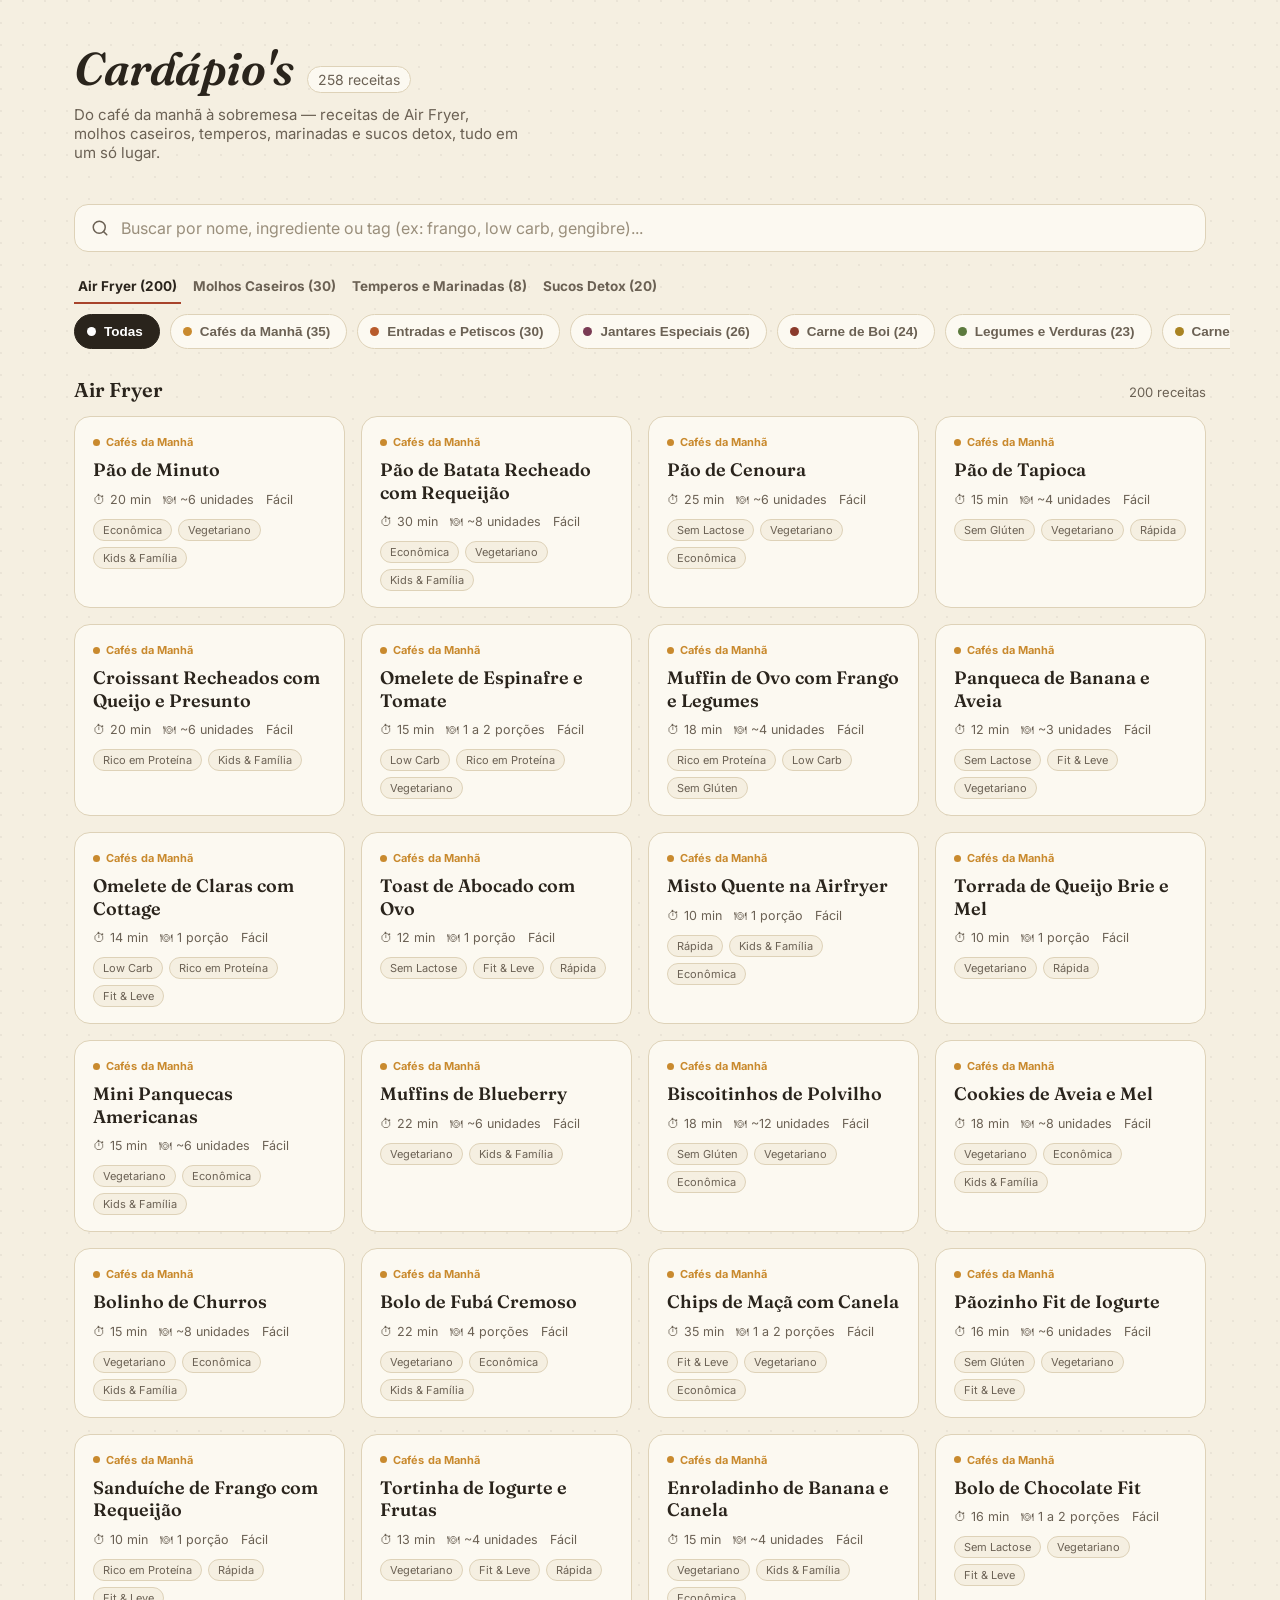
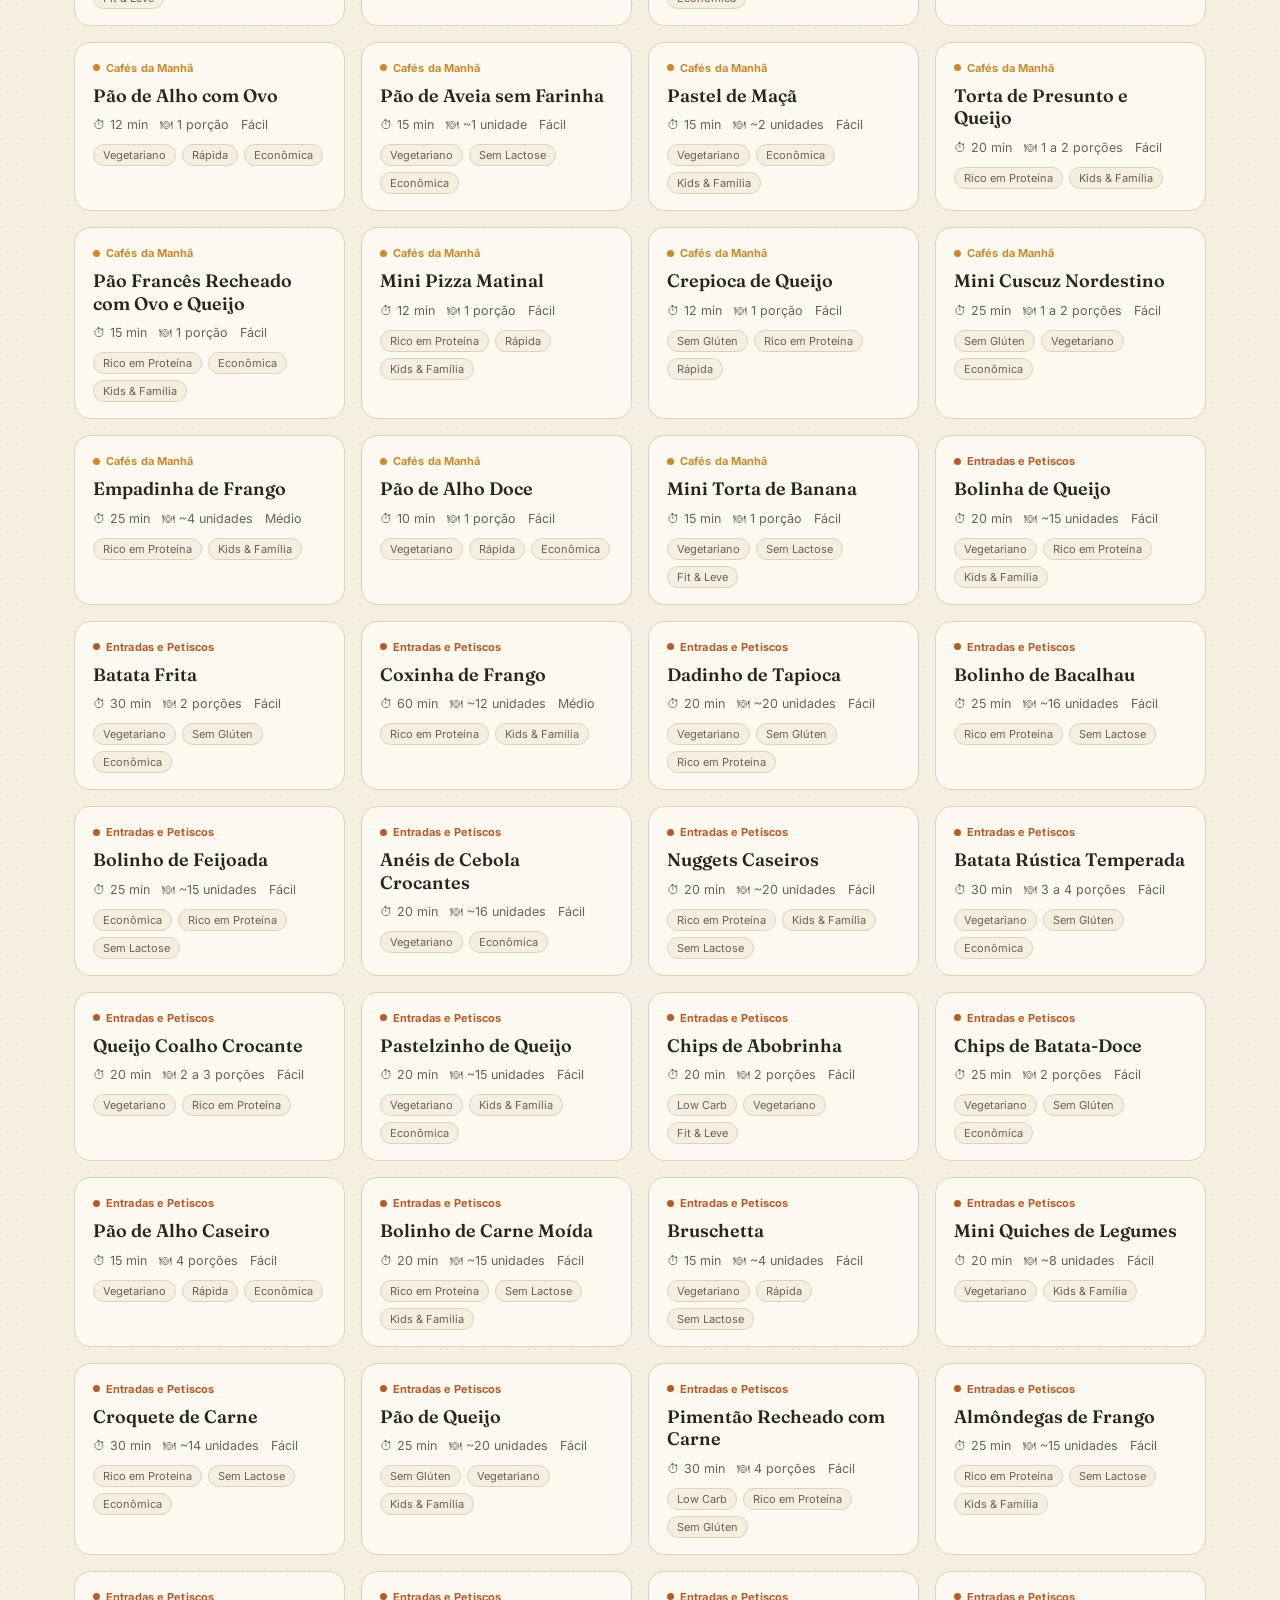
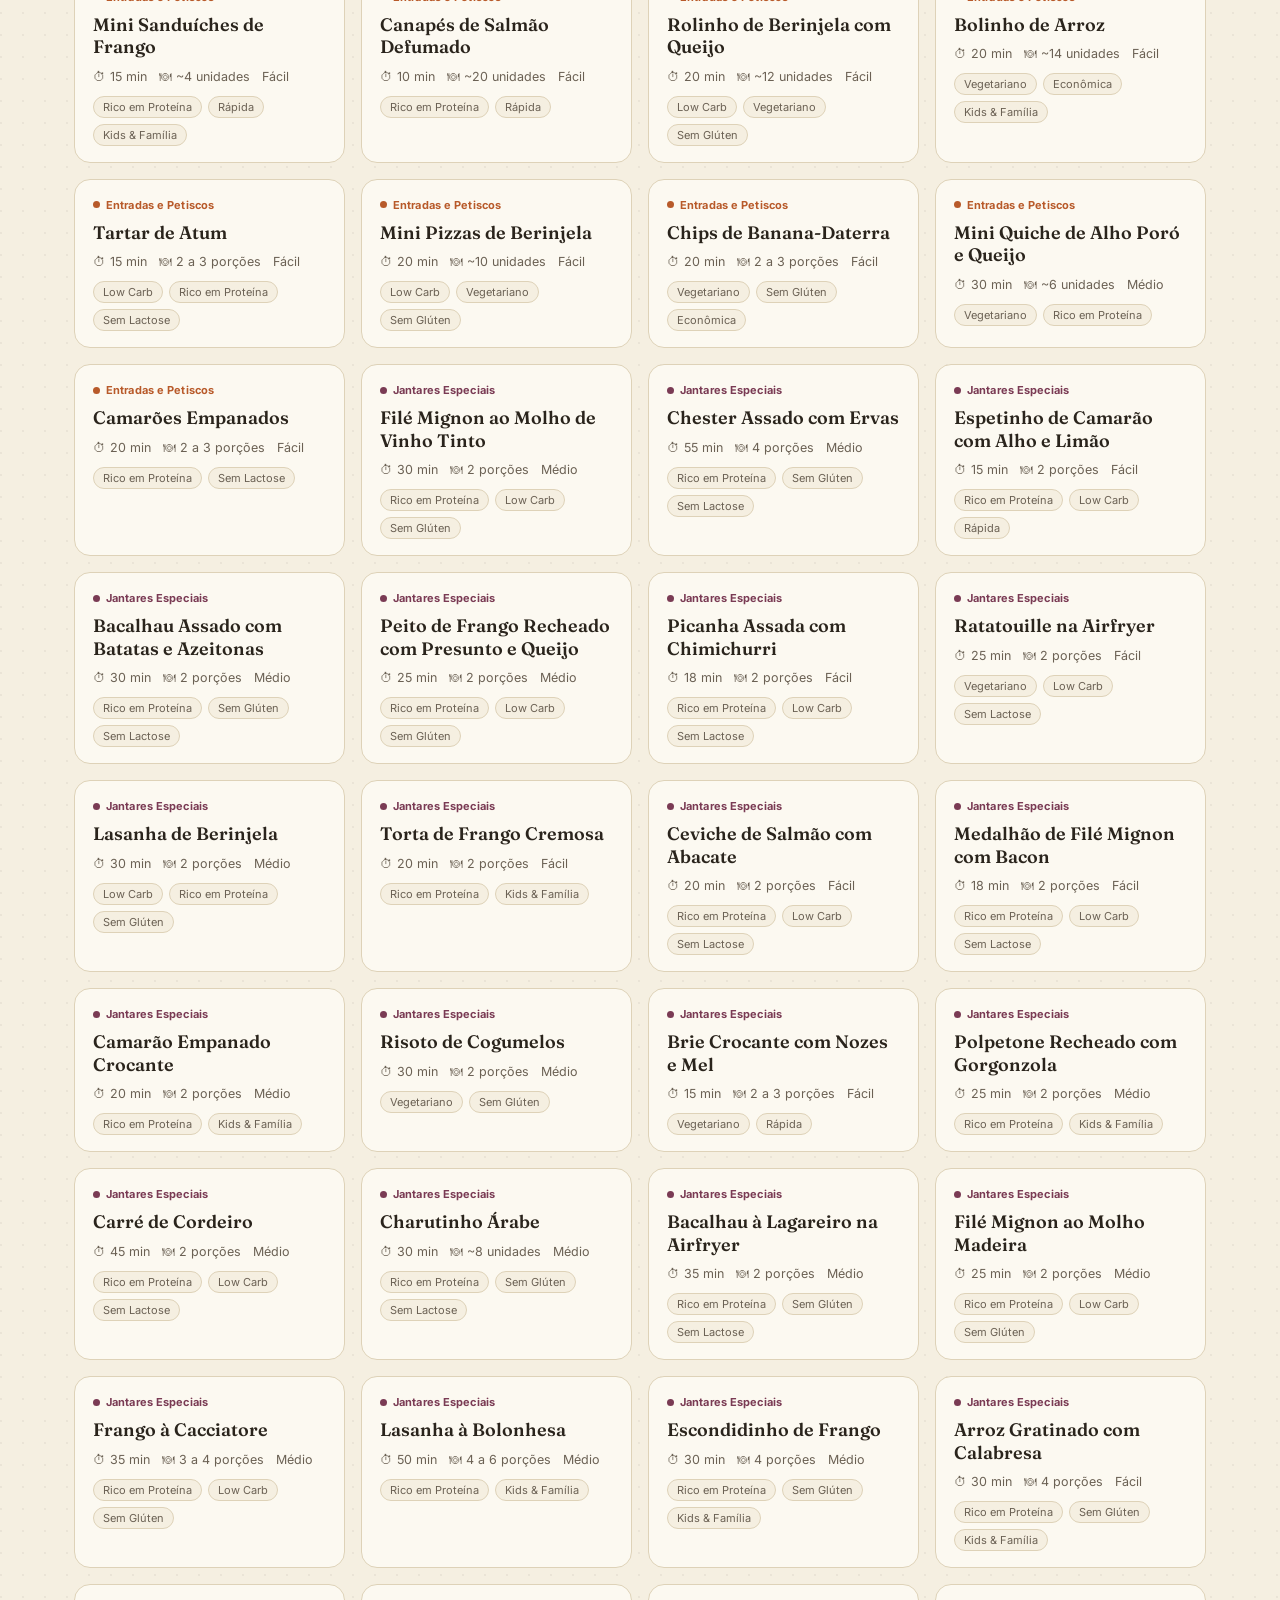
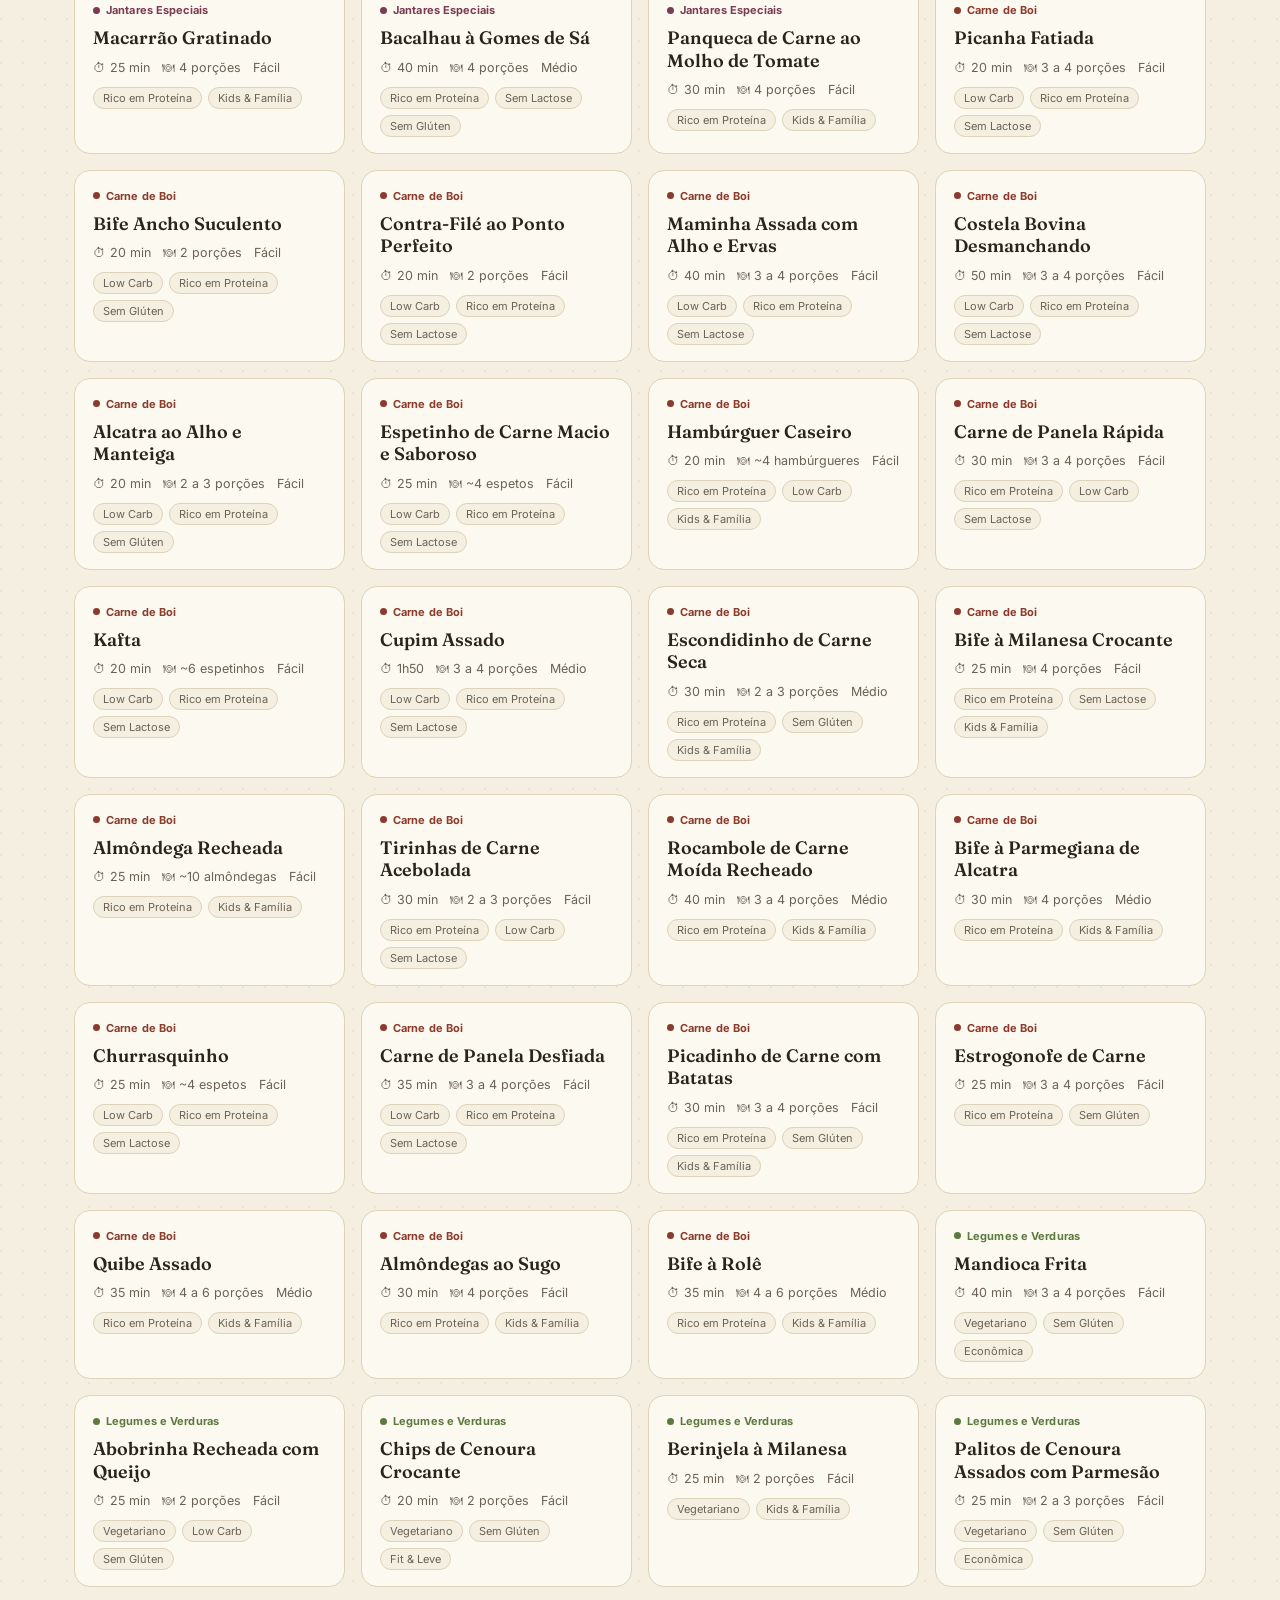
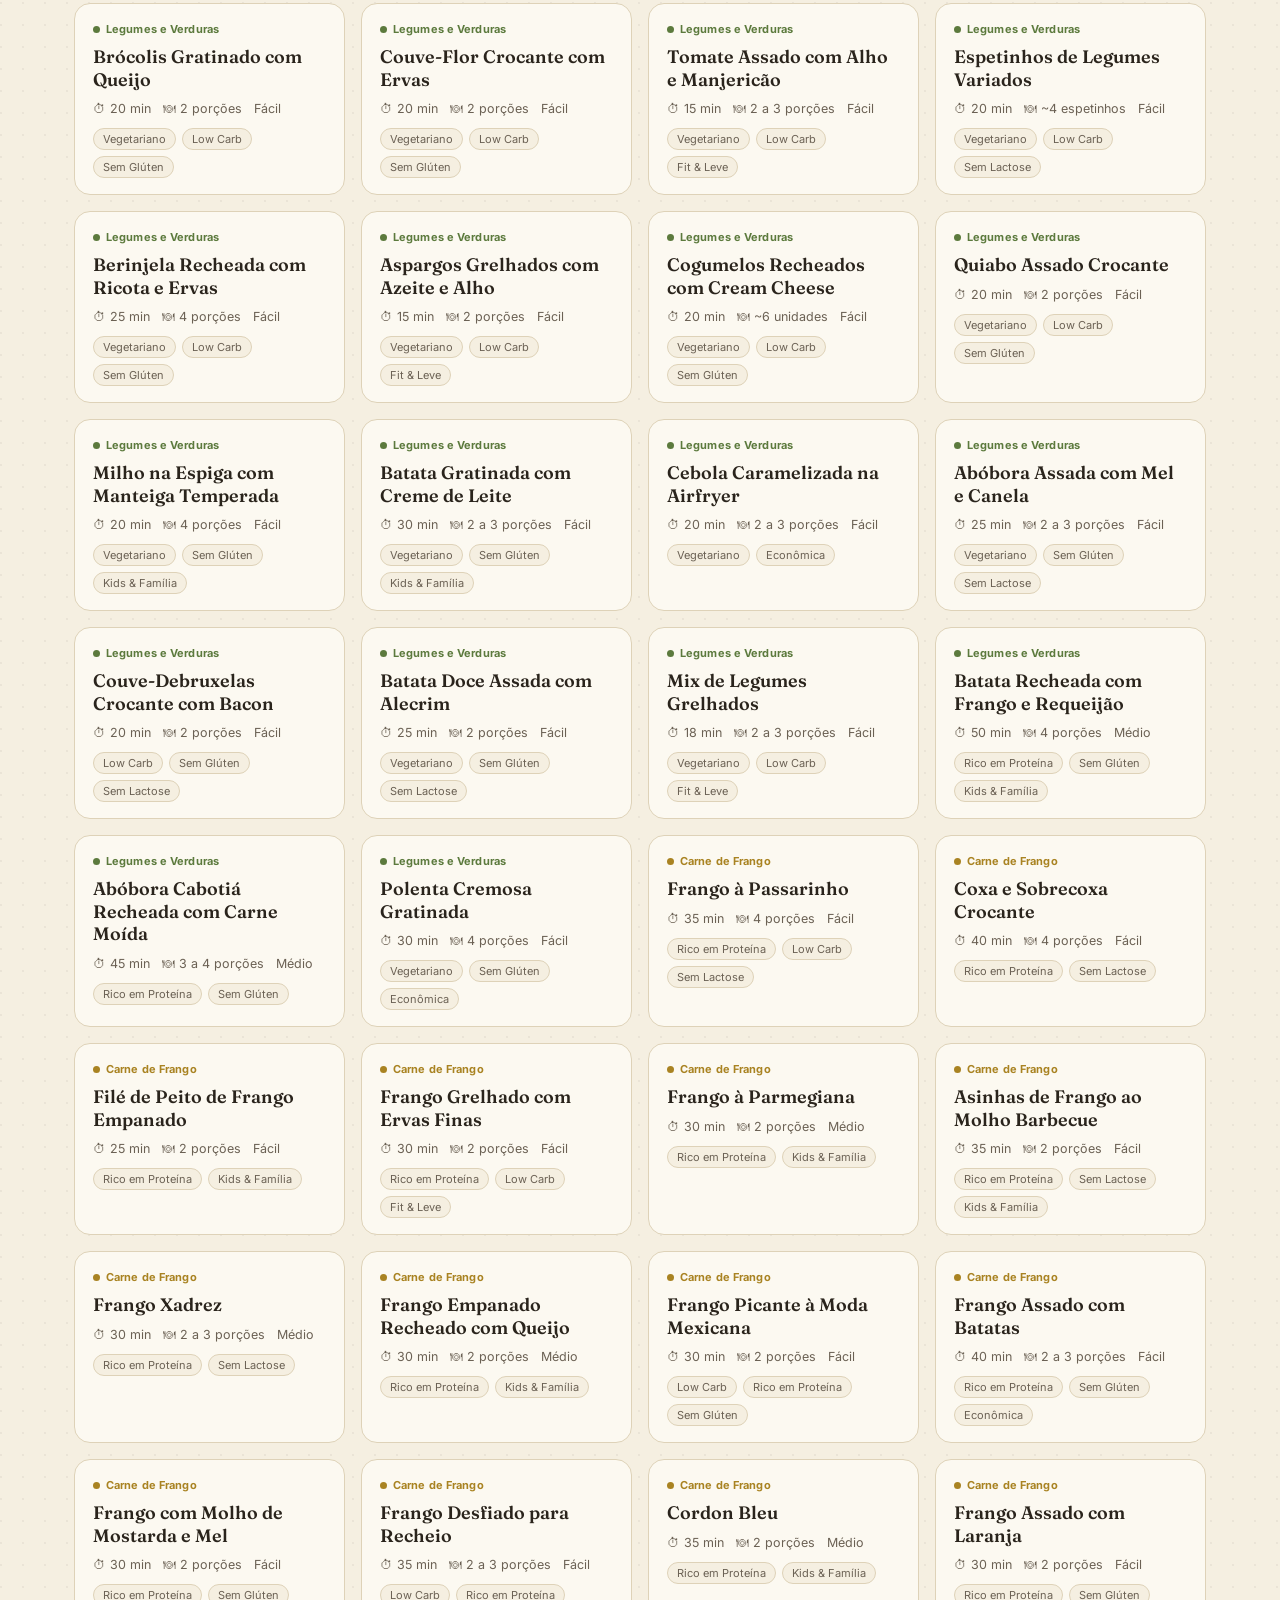
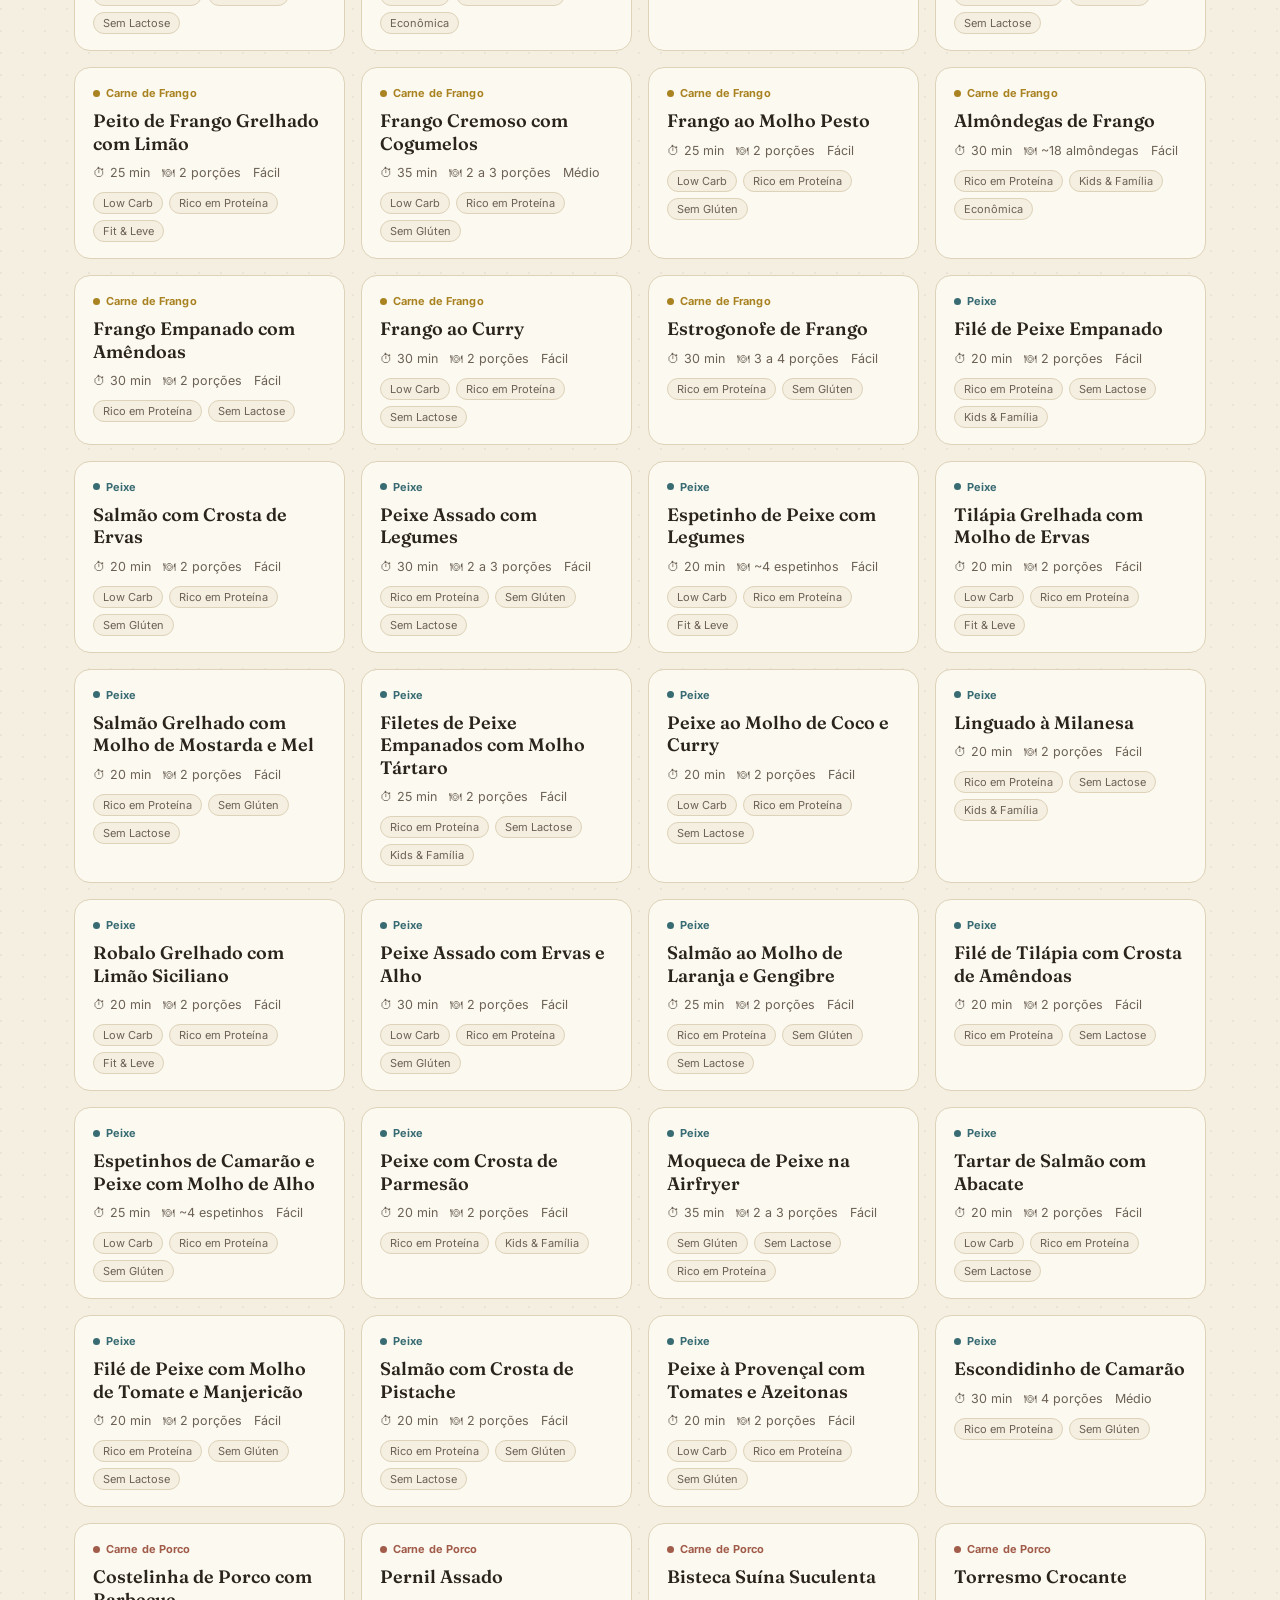
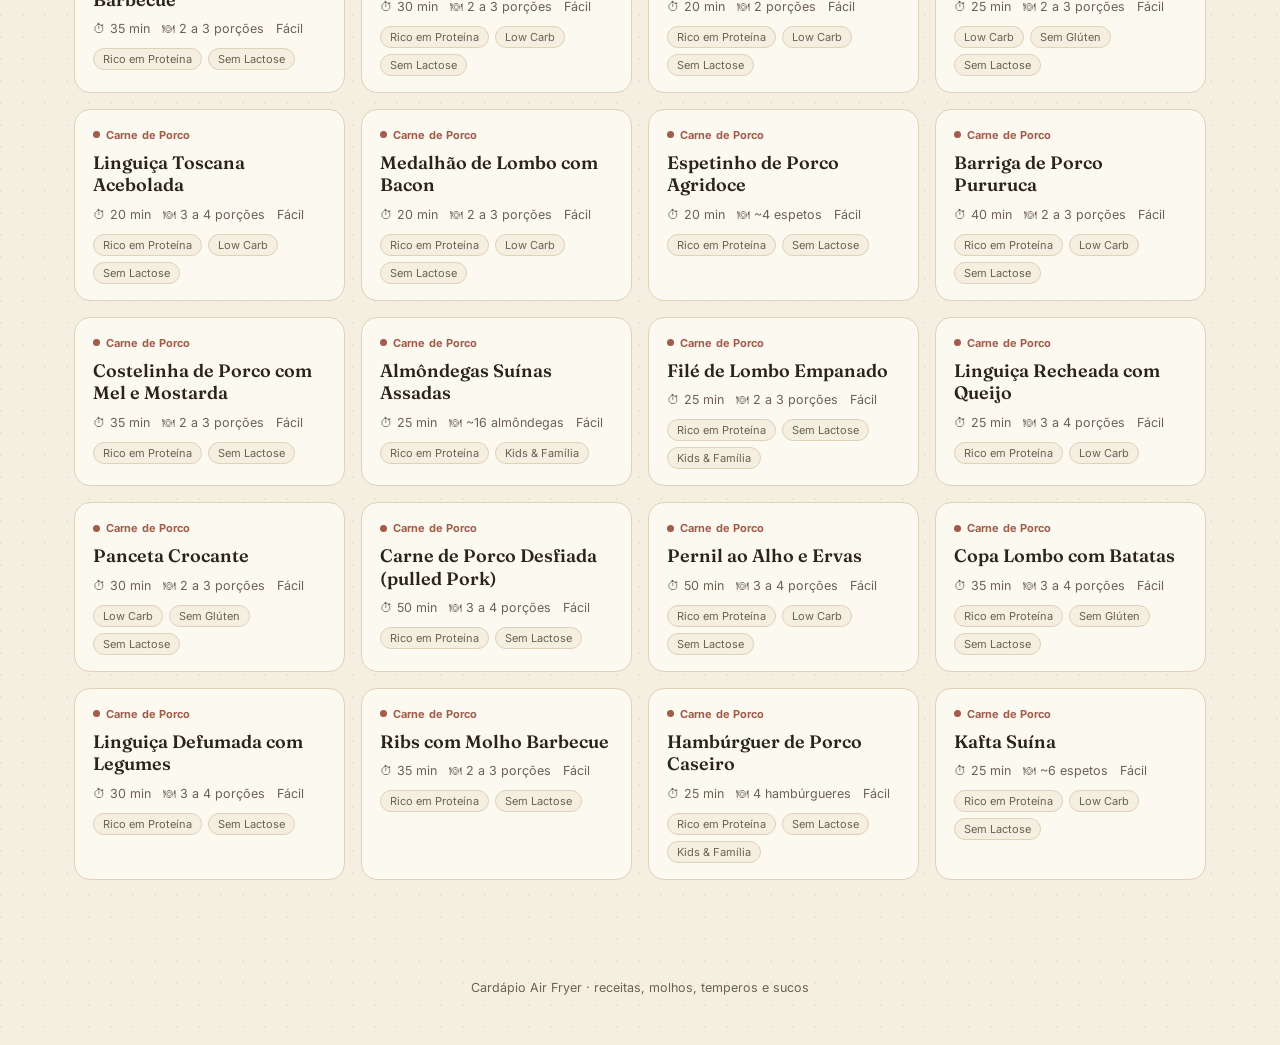
==== commit a442c835: "Atualização do upload" ====
--- a/index.html
+++ b/index.html
@@ -13,7 +13,7 @@
 
 <header class="top">
   <div class="brand">
-    <h1>Cardápio Air Fryer</h1>
+    <h1>Cardápio's </h1>
     <span class="count" id="totalCount">258 receitas</span>
   </div>
   <p class="sub">Do café da manhã à sobremesa — receitas de Air Fryer, molhos caseiros, temperos, marinadas e sucos detox, tudo em um só lugar.</p>
@@ -30,7 +30,7 @@
 <div class="group-tabs" id="groupTabs"></div>
 <nav class="cats" id="catsNav"></nav>
 
-<div class="ai-panel">
+<!-- <div class="ai-panel">
   <div class="ai-card">
     <div class="ai-head">
       <div class="badge">
@@ -53,7 +53,7 @@
     </div>
     <div class="ai-results" id="aiResults"></div>
   </div>
-</div>
+</div> -->
 
 <main>
   <div class="grid-head">
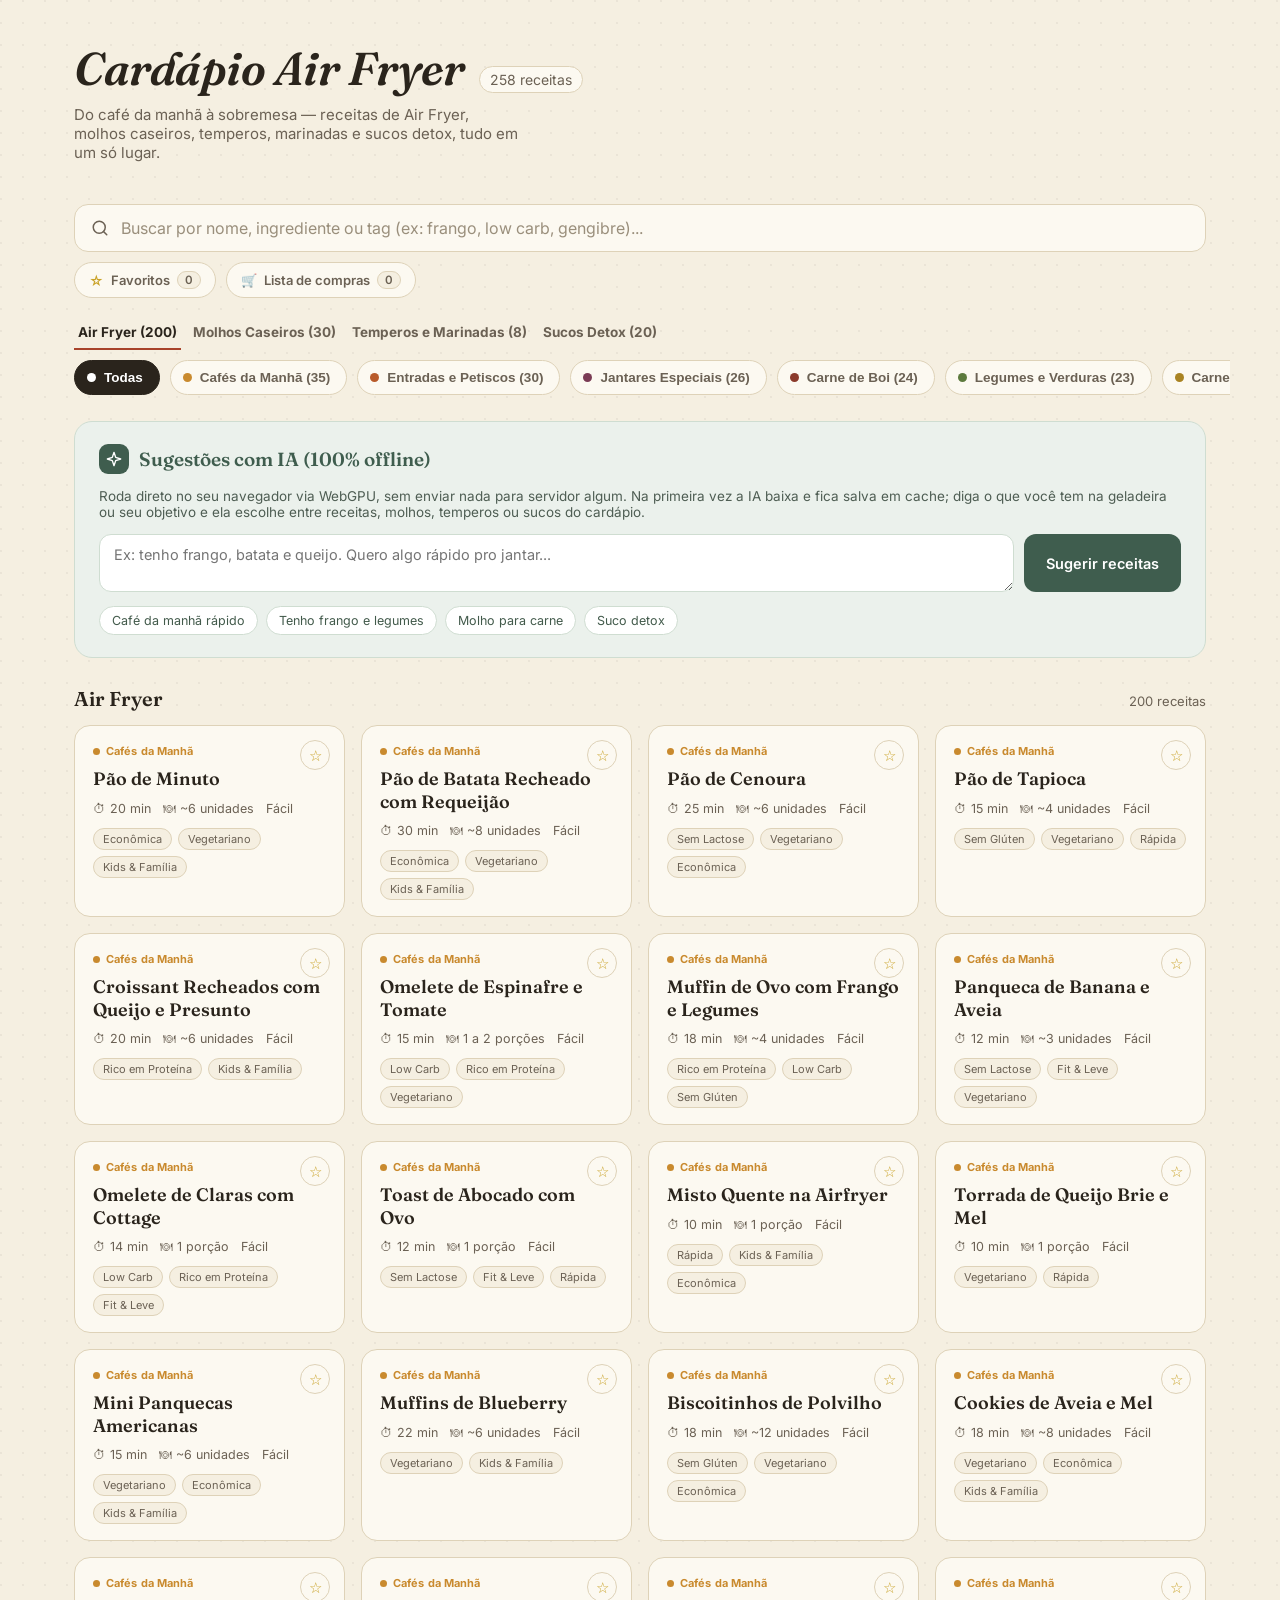
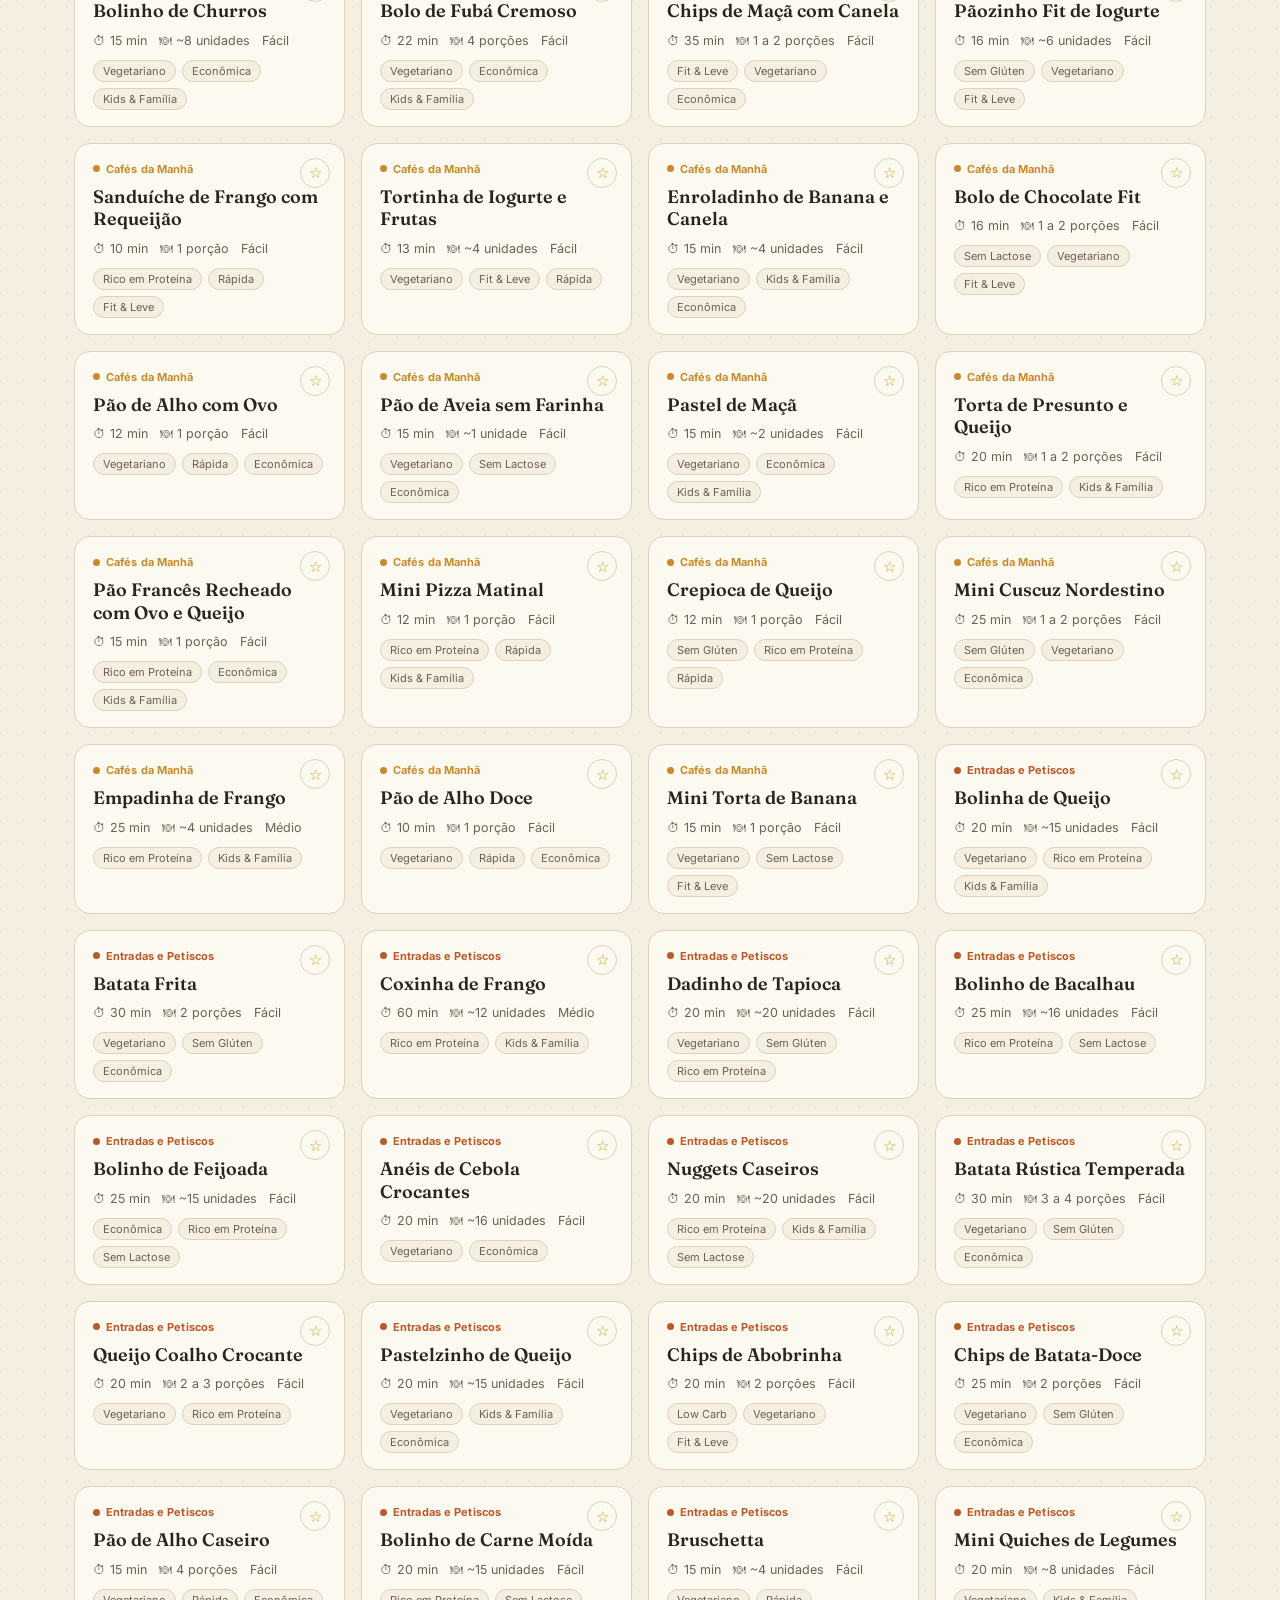
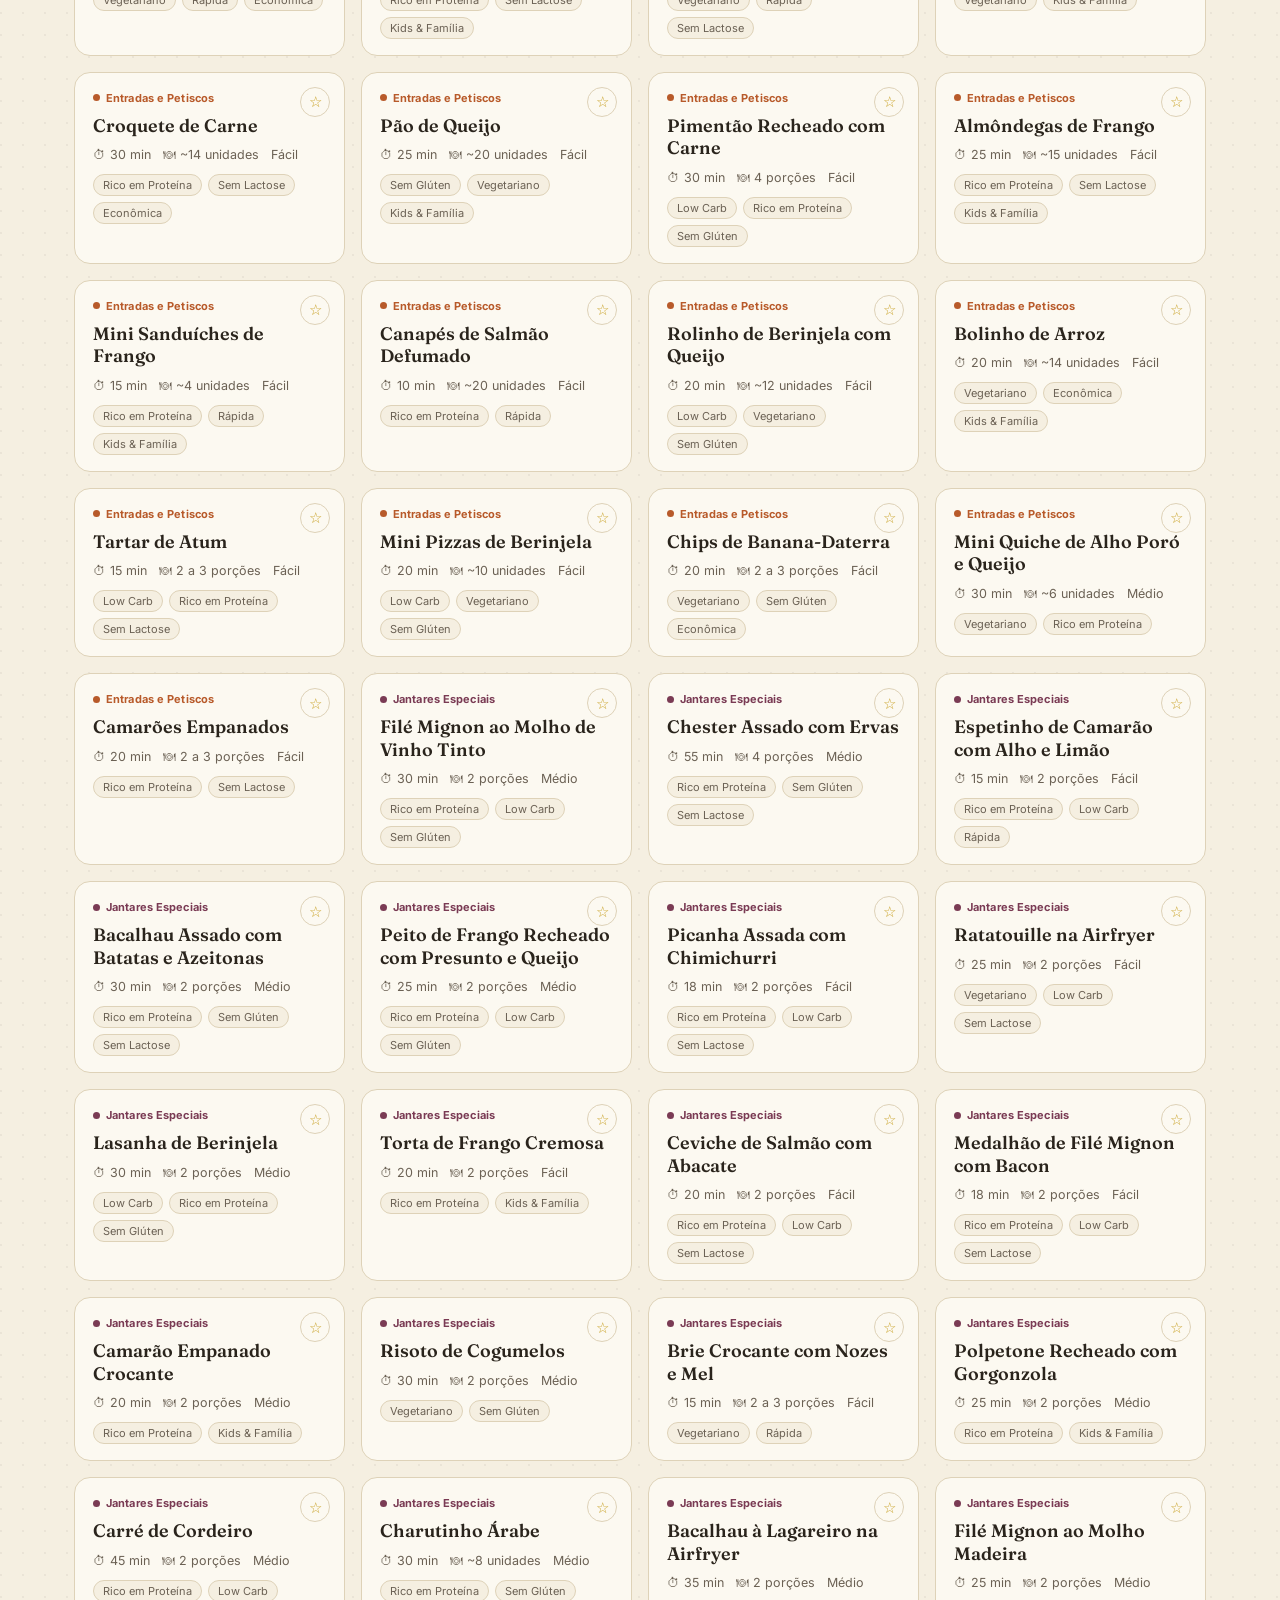
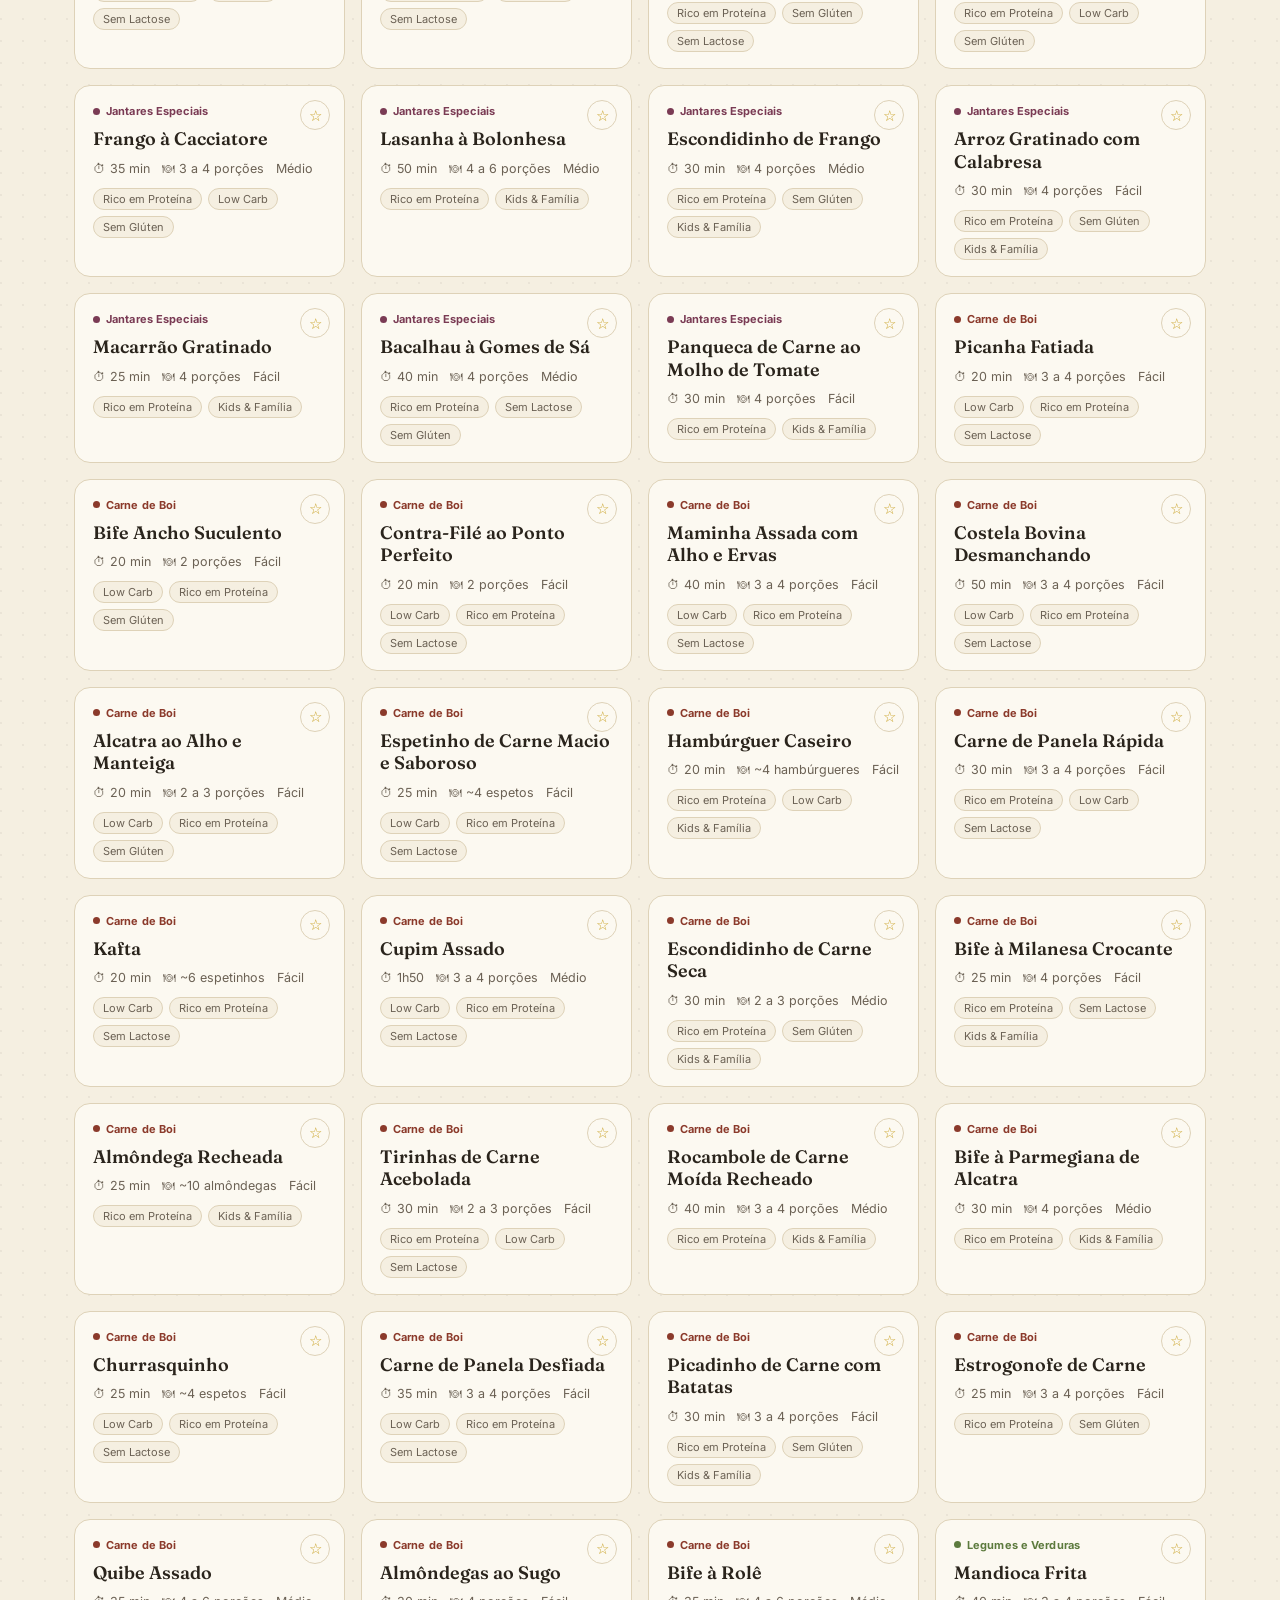
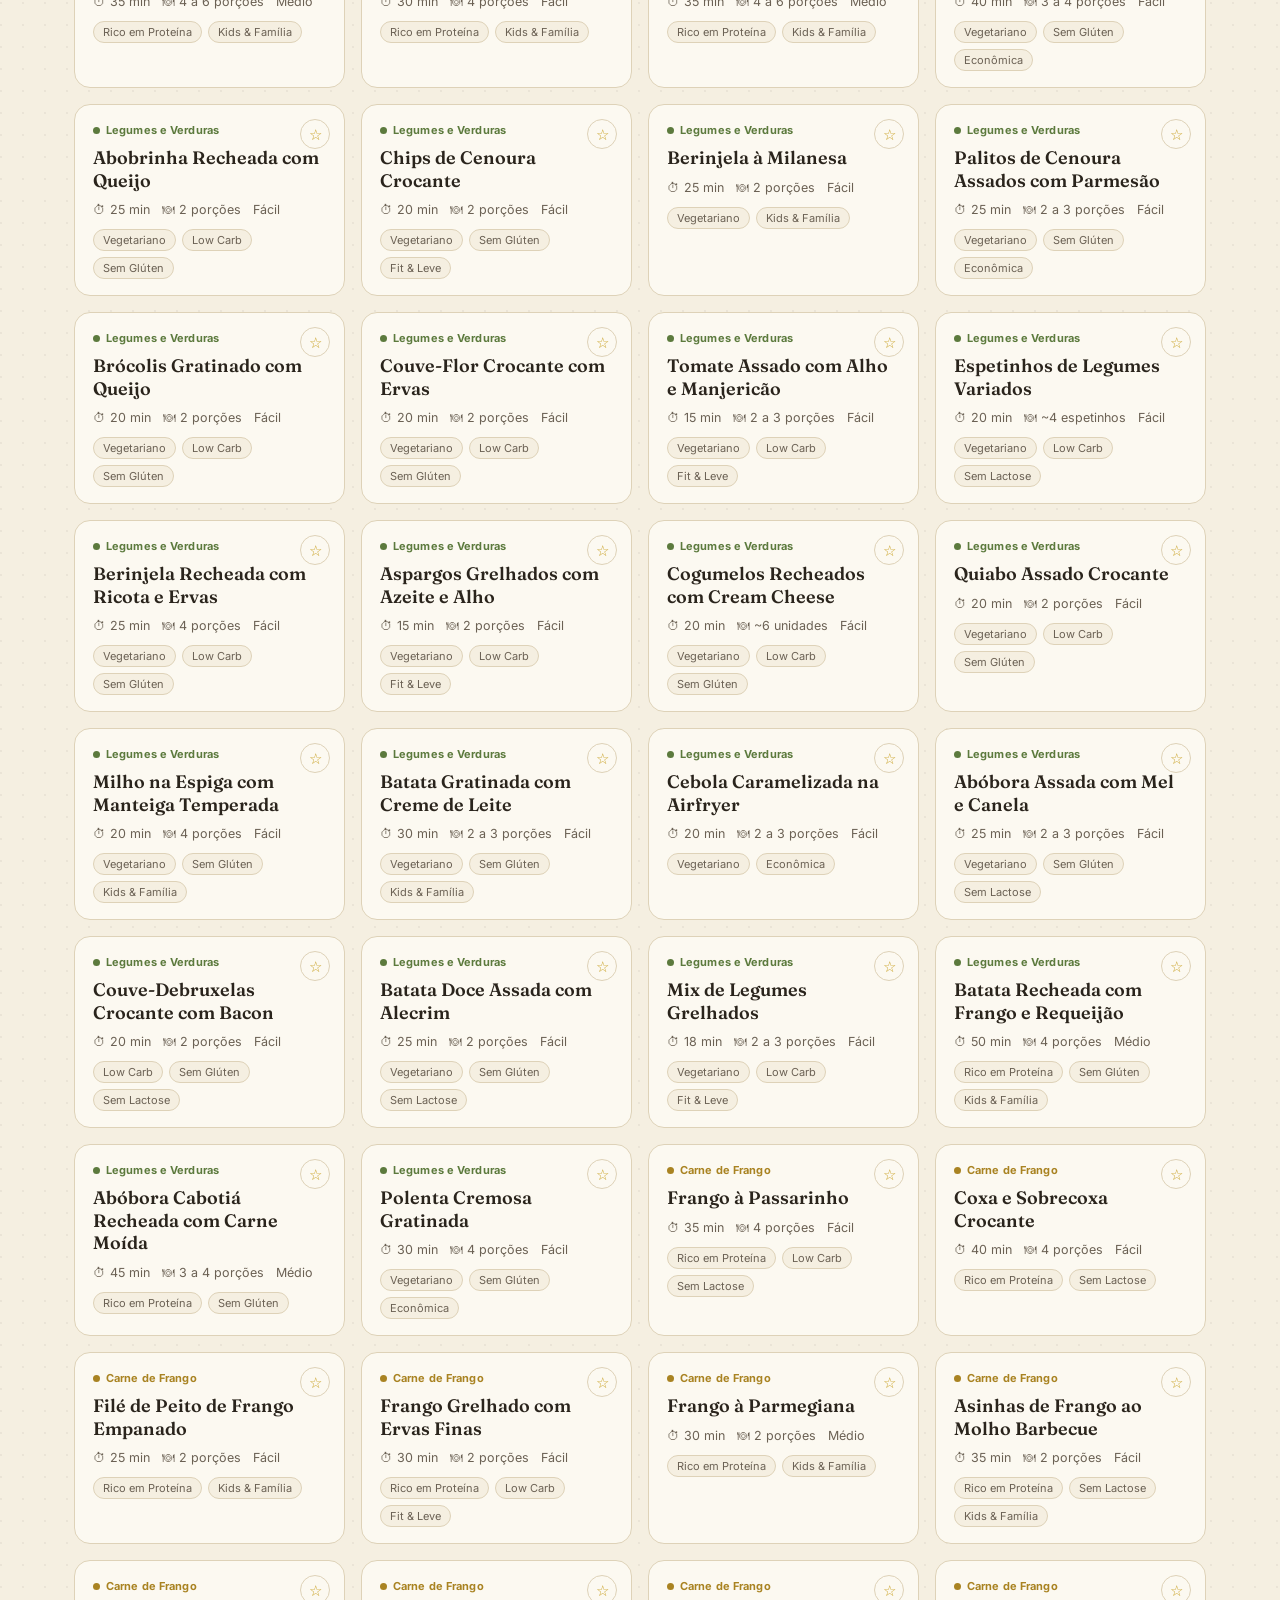
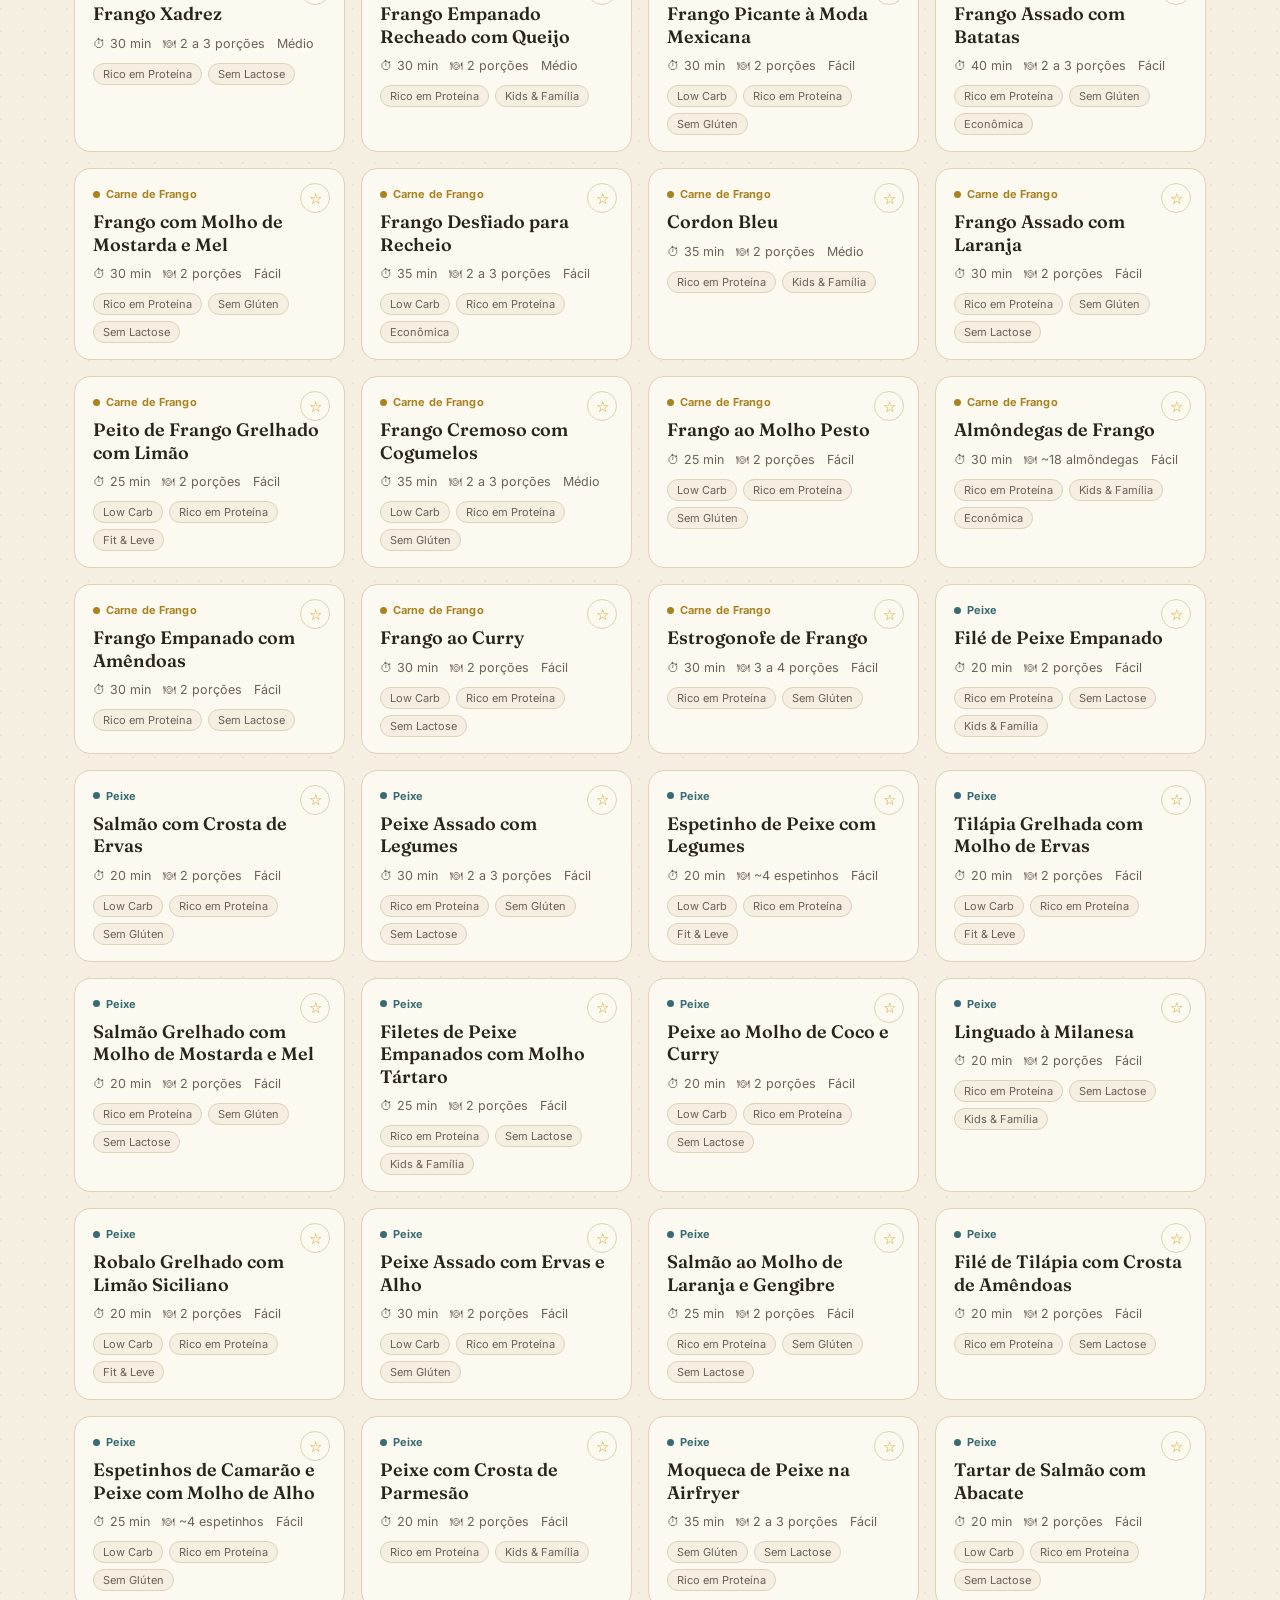
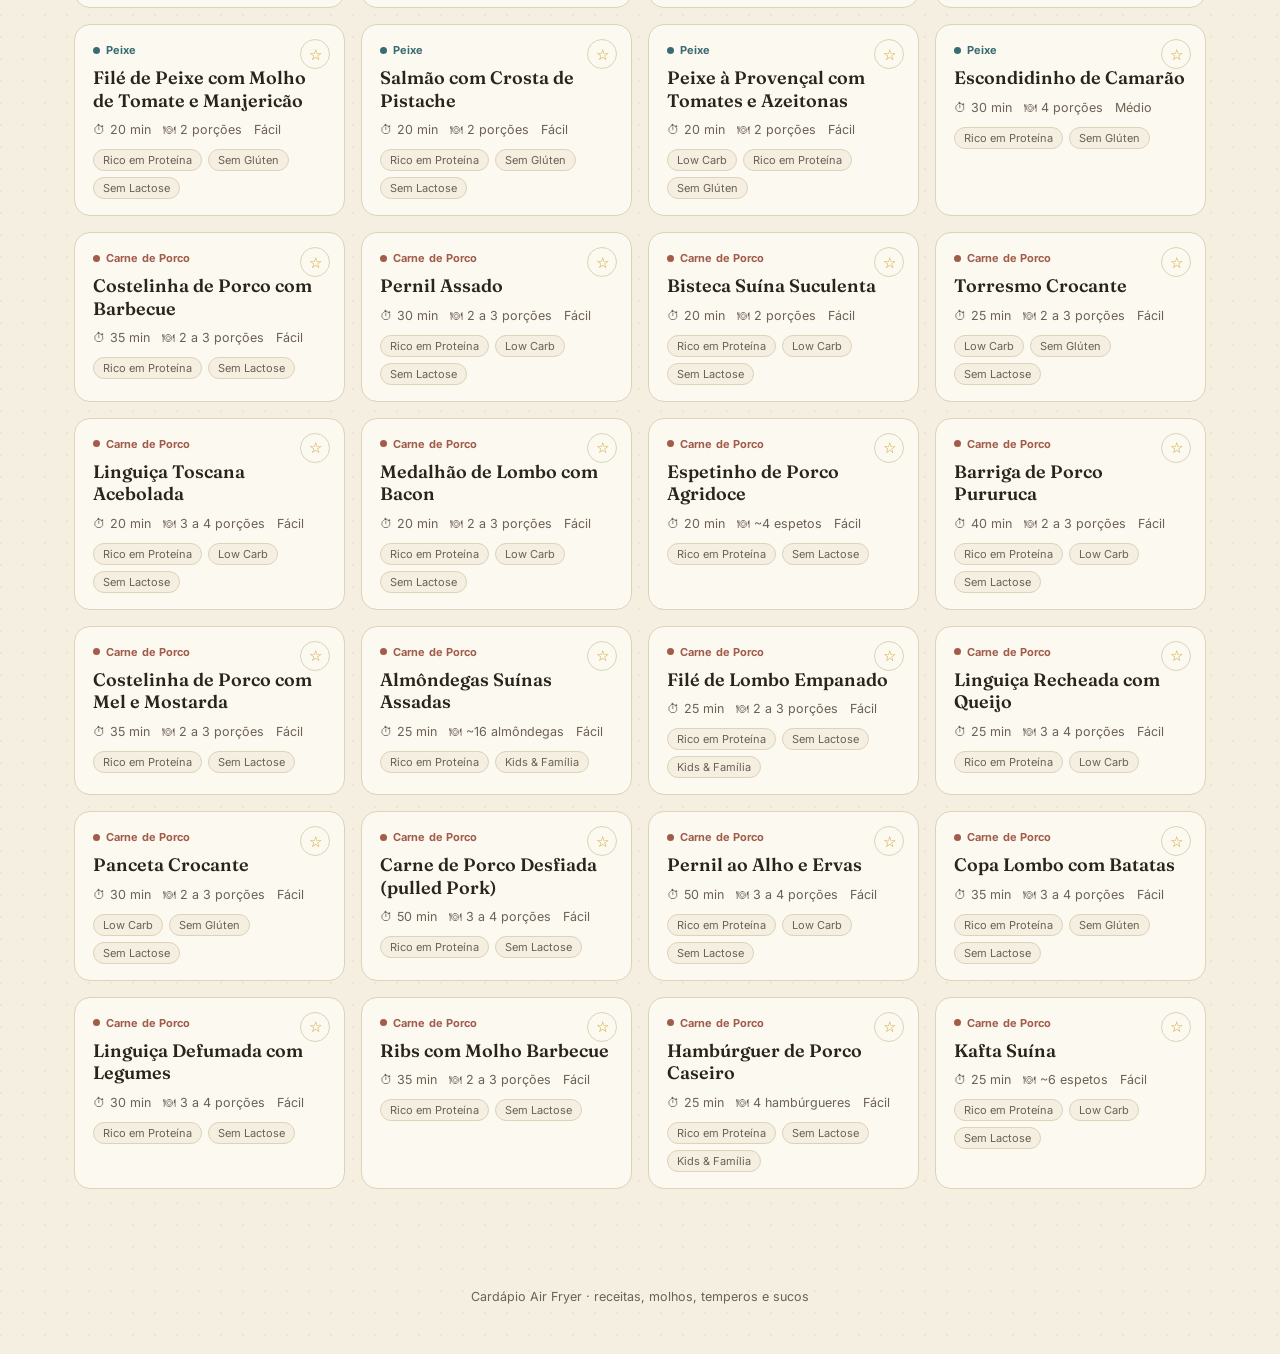
==== commit 0a8cbc0e: "nova funcionalidade" ====
--- a/index.html
+++ b/index.html
@@ -13,7 +13,7 @@
 
 <header class="top">
   <div class="brand">
-    <h1>Cardápio's </h1>
+    <h1>Cardápio Air Fryer</h1>
     <span class="count" id="totalCount">258 receitas</span>
   </div>
   <p class="sub">Do café da manhã à sobremesa — receitas de Air Fryer, molhos caseiros, temperos, marinadas e sucos detox, tudo em um só lugar.</p>
@@ -25,20 +25,28 @@
     <input type="text" id="searchInput" placeholder="Buscar por nome, ingrediente ou tag (ex: frango, low carb, gengibre)...">
     <button class="clear-btn" id="clearSearch" aria-label="Limpar busca">✕</button>
   </div>
+  <div class="toolbar">
+    <button class="icon-btn" id="favToggleBtn" aria-pressed="false">
+      <span class="star">☆</span> Favoritos <span class="count-badge" id="favCount">0</span>
+    </button>
+    <button class="icon-btn" id="shopListBtn">
+      <span class="cart">🛒</span> Lista de compras <span class="count-badge" id="shopCount">0</span>
+    </button>
+  </div>
 </div>
 
 <div class="group-tabs" id="groupTabs"></div>
 <nav class="cats" id="catsNav"></nav>
 
-<!-- <div class="ai-panel">
+<div class="ai-panel">
   <div class="ai-card">
     <div class="ai-head">
       <div class="badge">
         <svg width="16" height="16" viewBox="0 0 24 24" fill="none" stroke="white" stroke-width="2" stroke-linecap="round" stroke-linejoin="round"><path d="M12 2L14.5 9.5L22 12L14.5 14.5L12 22L9.5 14.5L2 12L9.5 9.5L12 2Z"></path></svg>
       </div>
-      <h2>Sugestões com IA</h2>
+      <h2>Sugestões com IA (100% offline)</h2>
     </div>
-    <p class="hint">Diga o que você tem na geladeira, quanto tempo quer gastar ou seu objetivo, e a IA escolhe entre receitas, molhos, temperos ou sucos para você.</p>
+    <p class="hint">Roda direto no seu navegador via WebGPU, sem enviar nada para servidor algum. Na primeira vez a IA baixa e fica salva em cache; diga o que você tem na geladeira ou seu objetivo e ela escolhe entre receitas, molhos, temperos ou sucos do cardápio.</p>
     <div class="ai-form">
       <textarea id="aiInput" placeholder="Ex: tenho frango, batata e queijo. Quero algo rápido pro jantar..."></textarea>
       <button id="aiButton">
@@ -53,7 +61,7 @@
     </div>
     <div class="ai-results" id="aiResults"></div>
   </div>
-</div> -->
+</div>
 
 <main>
   <div class="grid-head">
@@ -71,6 +79,10 @@
   <div class="modal" id="modalContent"></div>
 </div>
 
+<div class="overlay" id="shopOverlay">
+  <div class="modal" id="shopModalContent"></div>
+</div>
+
 <footer>Cardápio Air Fryer · receitas, molhos, temperos e sucos</footer>
 
 <script src="script.js"></script>
--- a/styles.css
+++ b/styles.css
@@ -117,6 +117,198 @@
   justify-content:center;
 }
 .search-box .clear-btn.show{ display:flex; }
+
+/* ---------- Toolbar: favoritos + lista de compras ---------- */
+.toolbar{
+  display:flex;
+  gap:10px;
+  margin-top: 10px;
+  flex-wrap: wrap;
+}
+.icon-btn{
+  display:flex;
+  align-items:center;
+  gap:7px;
+  padding: 8px 14px;
+  border-radius: 100px;
+  border: 1.5px solid var(--line);
+  background: var(--paper-card);
+  color: var(--ink-soft);
+  font-family:'Inter', sans-serif;
+  font-weight:600;
+  font-size: 13px;
+  cursor:pointer;
+  transition: all .15s ease;
+}
+.icon-btn:hover{ border-color: var(--rust); color: var(--ink); }
+.icon-btn .star{ font-size: 14px; color: #C9A227; }
+.icon-btn.active{
+  background: #FBF1D8;
+  border-color: #E3C468;
+  color: var(--ink);
+}
+.icon-btn.active .star{ color: #B8860B; }
+.icon-btn .count-badge{
+  background: var(--paper);
+  border: 1px solid var(--line);
+  border-radius: 100px;
+  padding: 1px 7px;
+  font-size: 11.5px;
+  color: var(--ink-soft);
+}
+.icon-btn.active .count-badge{ background:#fff; }
+
+/* card favorite star */
+.card{ overflow: visible; }
+.fav-btn{
+  position:absolute;
+  top:14px; right:14px;
+  width:30px; height:30px;
+  border-radius:50%;
+  border: 1px solid var(--line);
+  background: var(--paper-card);
+  font-size:15px;
+  line-height:1;
+  cursor:pointer;
+  display:flex; align-items:center; justify-content:center;
+  color: #C9A227;
+  transition: transform .12s ease, background .12s ease;
+}
+.fav-btn:hover{ transform: scale(1.08); }
+.fav-btn.active{ background:#FBF1D8; border-color:#E3C468; color:#B8860B; }
+
+/* modal favorite button */
+.modal-fav-btn{
+  display:inline-flex;
+  align-items:center;
+  gap:6px;
+  border: 1.5px solid var(--line);
+  background: var(--paper-card);
+  color: var(--ink-soft);
+  font-family:'Inter', sans-serif;
+  font-weight:600;
+  font-size: 13px;
+  padding: 7px 14px;
+  border-radius: 100px;
+  cursor:pointer;
+  margin: 6px 0 4px;
+}
+.modal-fav-btn.active{ background:#FBF1D8; border-color:#E3C468; color:#8A6A0B; }
+
+/* add to shopping list button, inside modal */
+.add-shop-btn{
+  display:inline-flex;
+  align-items:center;
+  gap:7px;
+  border:none;
+  background: var(--rust);
+  color:#fff;
+  font-family:'Inter', sans-serif;
+  font-weight:600;
+  font-size: 13px;
+  padding: 9px 16px;
+  border-radius: 10px;
+  cursor:pointer;
+  margin-bottom: 14px;
+  transition: background .15s ease;
+}
+.add-shop-btn:hover{ background: var(--rust-dark); }
+.add-shop-btn.added{ background: var(--herb); }
+
+/* ---------- Shopping list modal ---------- */
+.shop-top{
+  padding: 24px 28px 16px;
+  border-bottom: 1px solid var(--line);
+  display:flex;
+  align-items:center;
+  justify-content:space-between;
+  gap: 12px;
+}
+.shop-top h2{
+  font-family:'Fraunces', serif;
+  font-weight:600;
+  font-size: 22px;
+  margin:0;
+}
+.shop-clear-btn{
+  border: 1.5px solid var(--line);
+  background: var(--paper-card);
+  color: var(--ink-soft);
+  font-family:'Inter', sans-serif;
+  font-weight:600;
+  font-size: 12.5px;
+  padding: 7px 13px;
+  border-radius: 100px;
+  cursor:pointer;
+}
+.shop-clear-btn:hover{ border-color: var(--rust); color: var(--rust-dark); }
+.shop-body{ padding: 18px 28px 28px; }
+.shop-empty{
+  text-align:center;
+  padding: 40px 10px;
+  color: var(--ink-soft);
+}
+.shop-empty .big{
+  font-family:'Fraunces', serif;
+  font-style:italic;
+  font-size: 19px;
+  color: var(--ink);
+  margin-bottom:6px;
+}
+.shop-group{ margin-bottom: 20px; }
+.shop-group:last-child{ margin-bottom: 0; }
+.shop-group-title{
+  font-family:'Fraunces', serif;
+  font-size: 14.5px;
+  font-weight:600;
+  color: var(--ink);
+  margin: 0 0 8px;
+  display:flex;
+  align-items:center;
+  justify-content:space-between;
+  gap:8px;
+}
+.shop-group-title .remove-group{
+  font-size: 11.5px;
+  font-weight:600;
+  color: var(--ink-soft);
+  background:none;
+  border:none;
+  cursor:pointer;
+  text-decoration: underline;
+}
+.shop-item{
+  display:flex;
+  align-items:center;
+  gap:10px;
+  padding: 8px 0;
+  border-bottom: 1px solid var(--line);
+}
+.shop-item:last-child{ border-bottom:none; }
+.shop-item input[type="checkbox"]{
+  width:18px; height:18px;
+  accent-color: var(--herb);
+  flex-shrink:0;
+  cursor:pointer;
+}
+.shop-item .txt{
+  flex:1;
+  font-size: 14px;
+  color: var(--ink);
+}
+.shop-item.checked .txt{
+  text-decoration: line-through;
+  color: var(--ink-soft);
+}
+.shop-item .del-item{
+  border:none;
+  background:none;
+  color: var(--ink-soft);
+  cursor:pointer;
+  font-size: 14px;
+  padding: 2px 6px;
+}
+.shop-item .del-item:hover{ color: var(--rust-dark); }
 
 /* ---------- Group tabs (Air Fryer / Molhos / Temperos / Sucos) ---------- */
 .group-tabs{
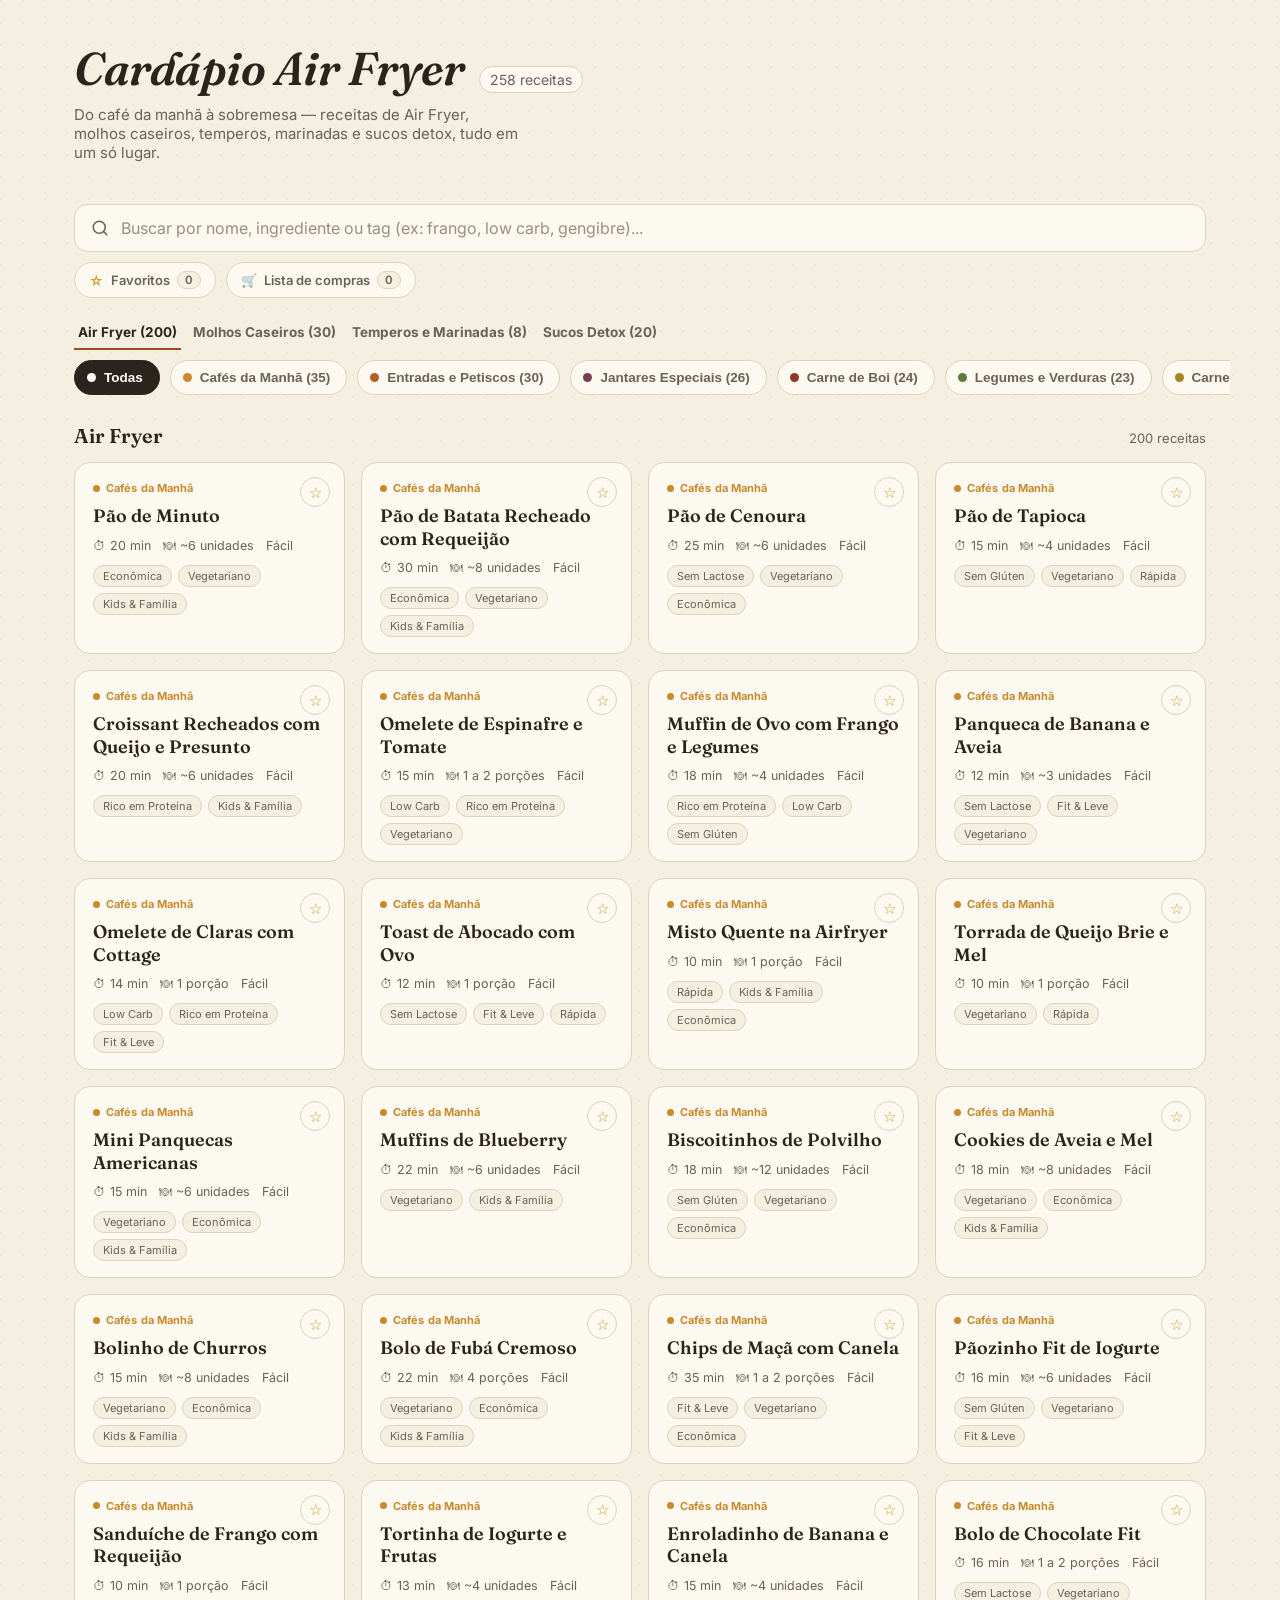
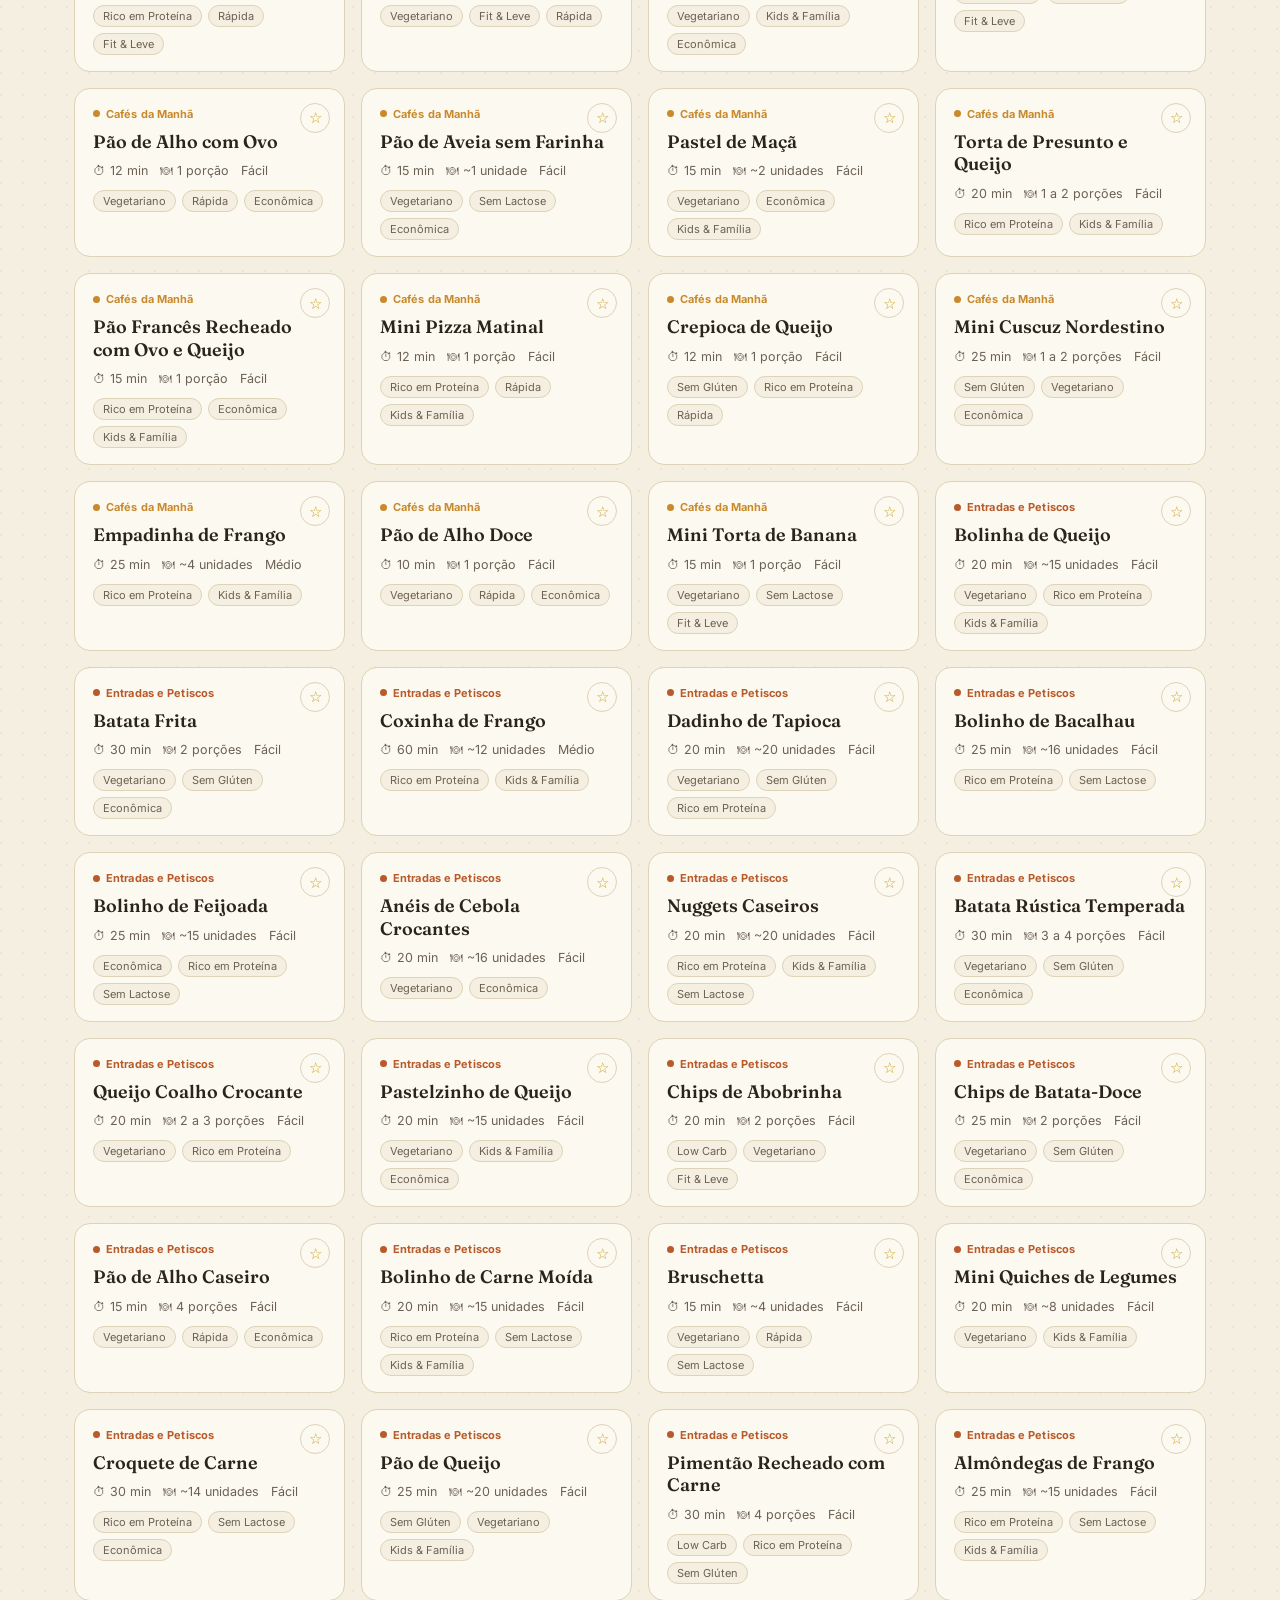
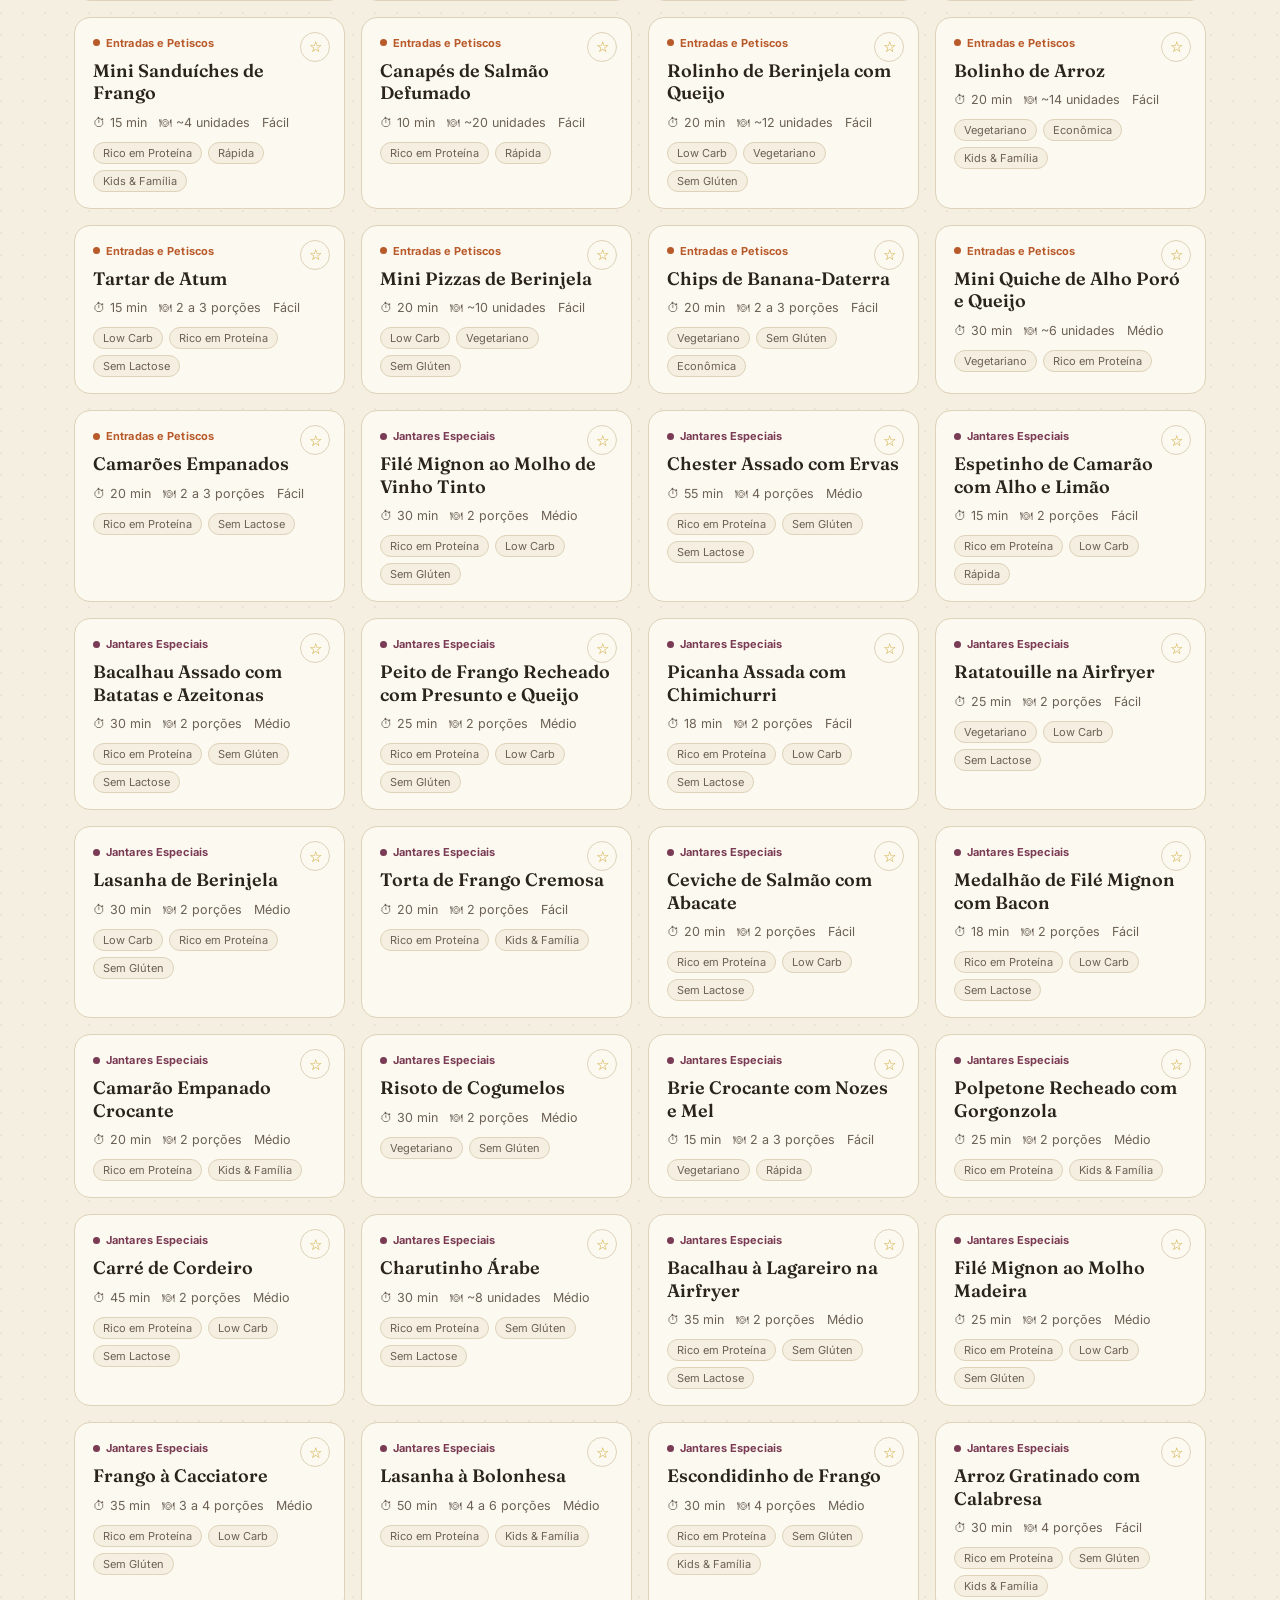
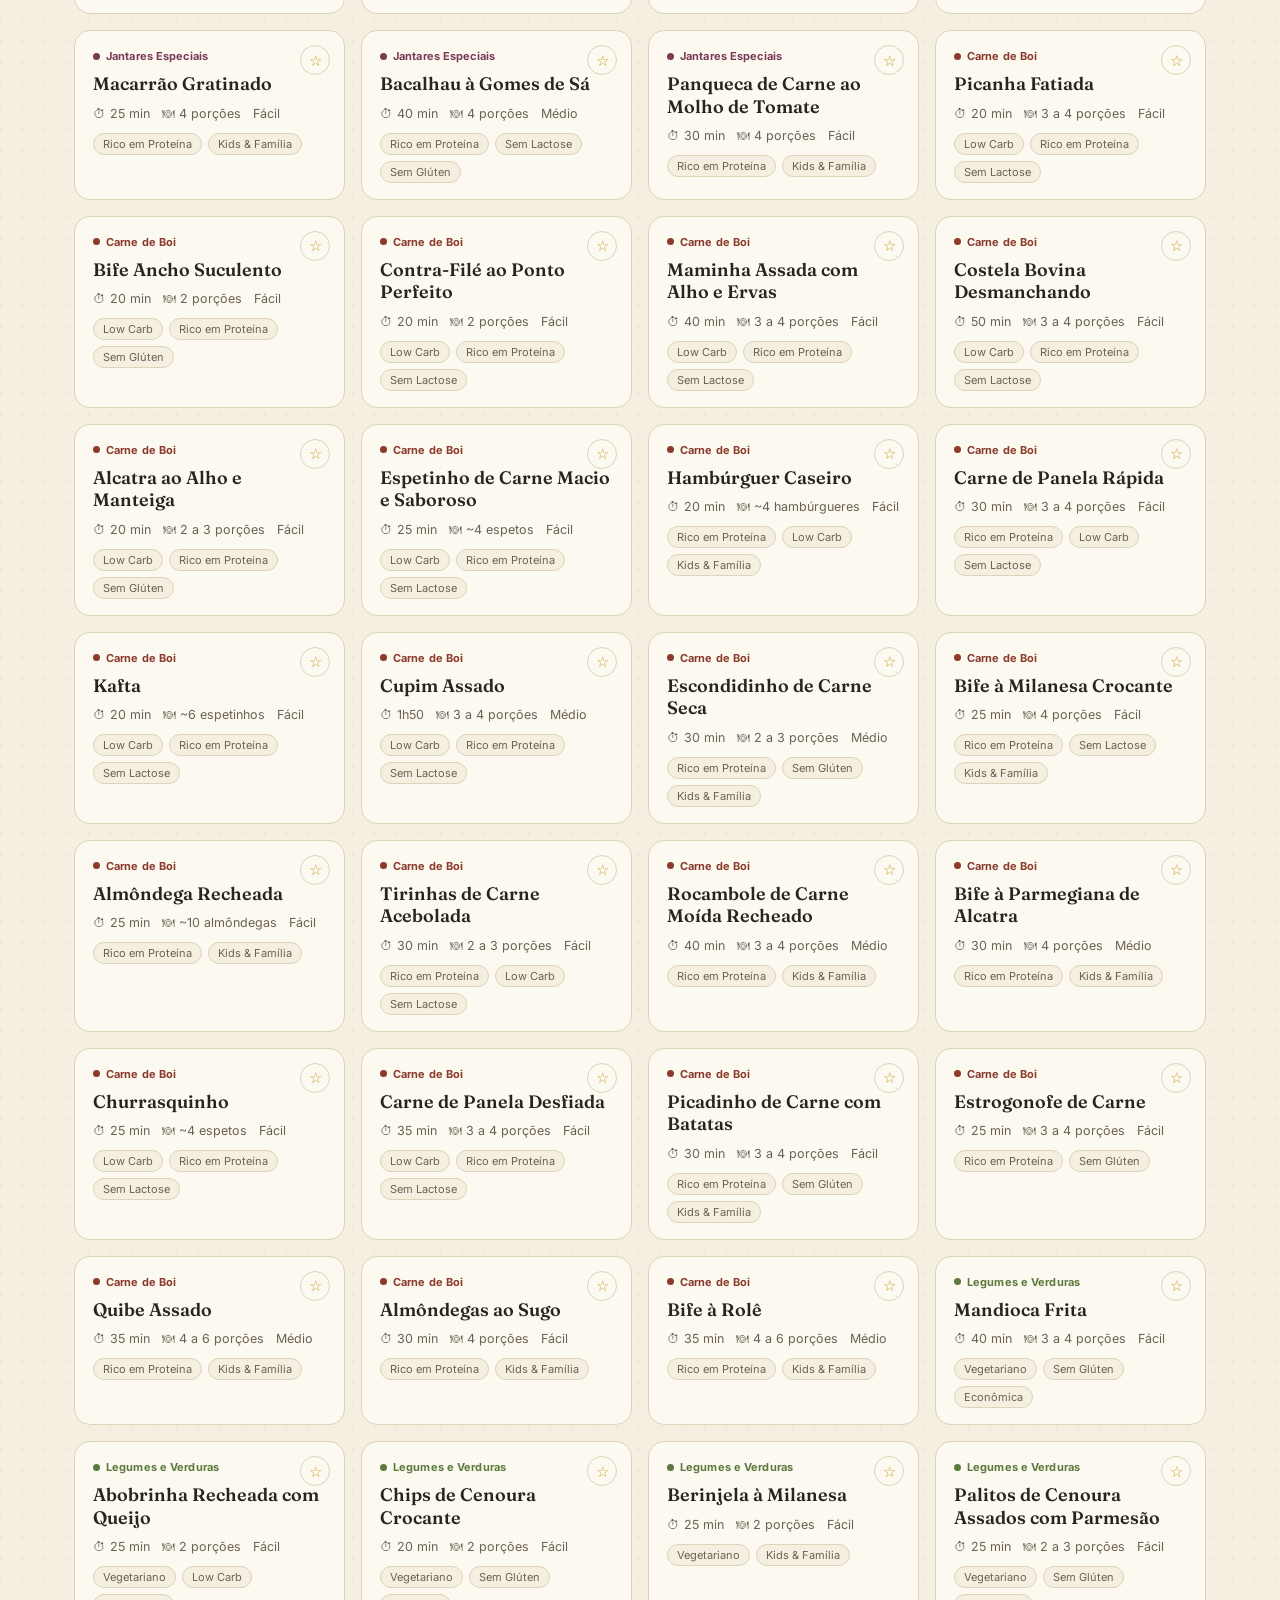
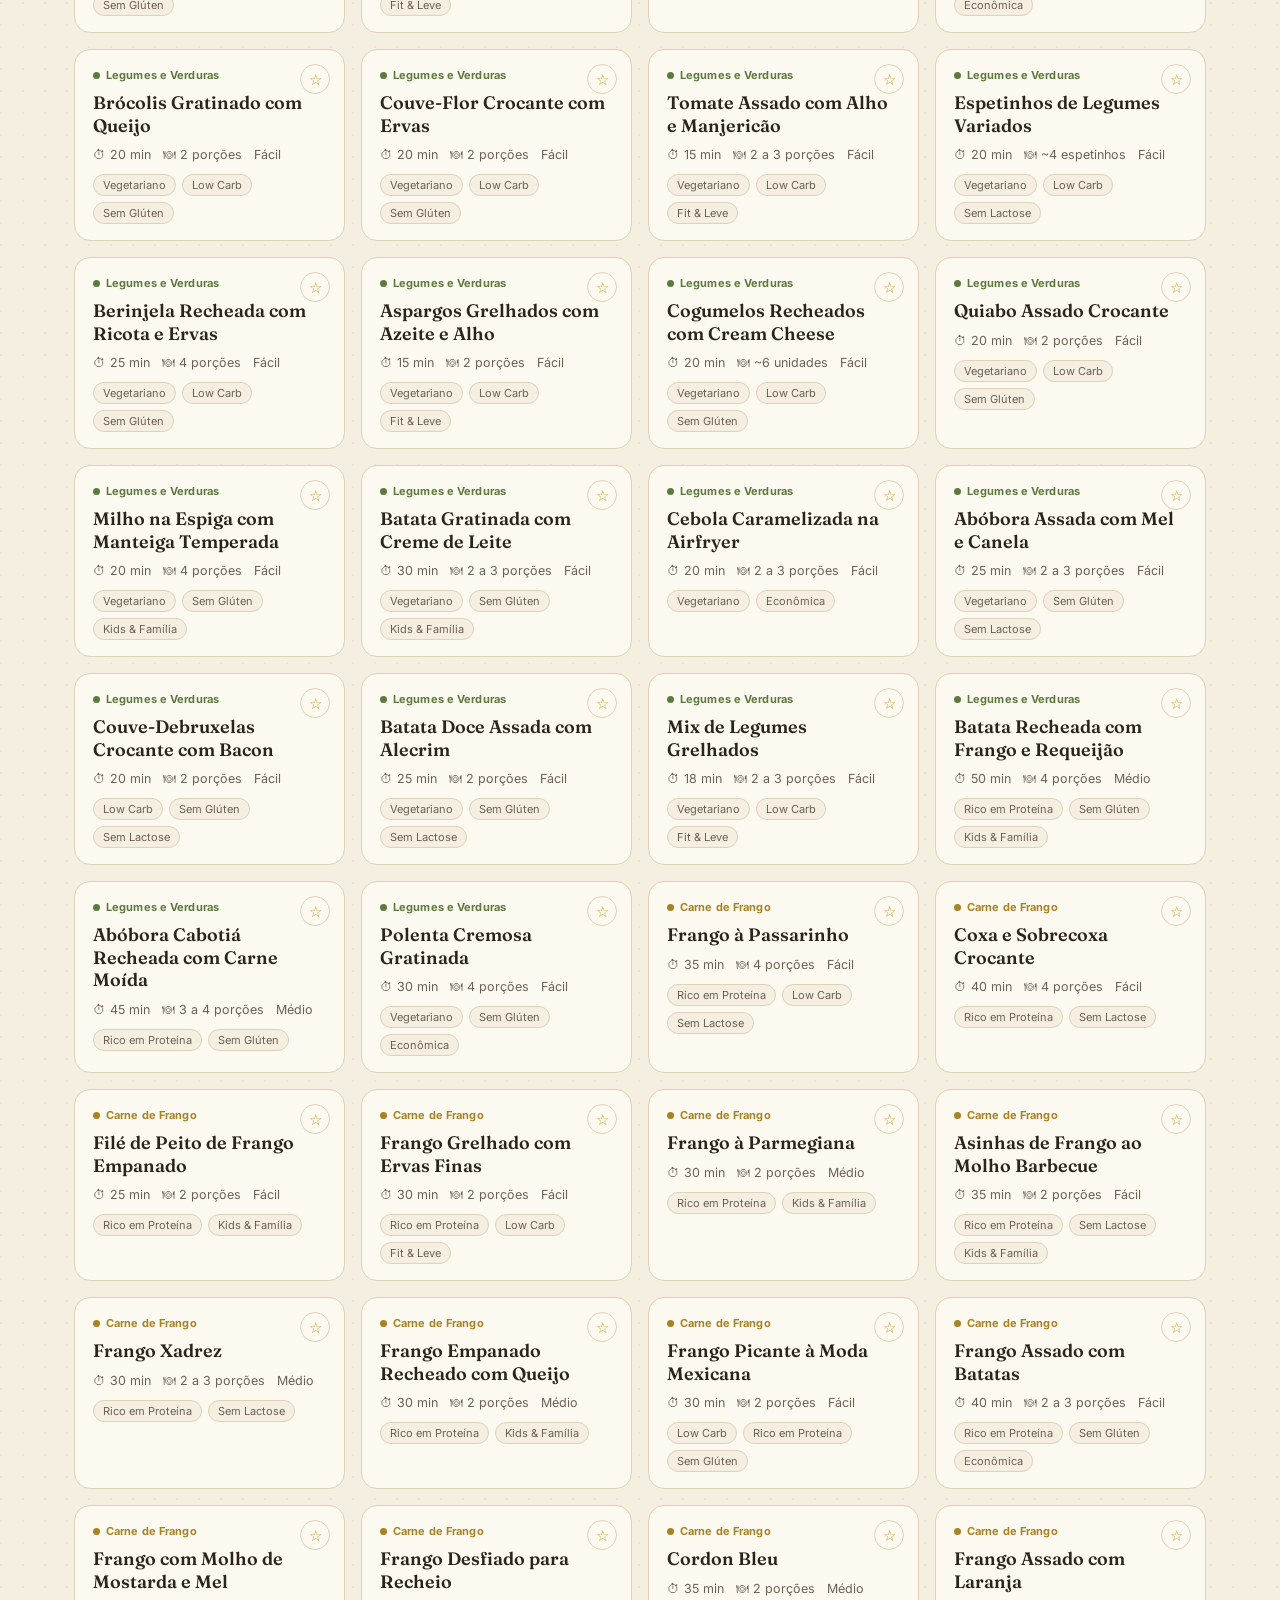
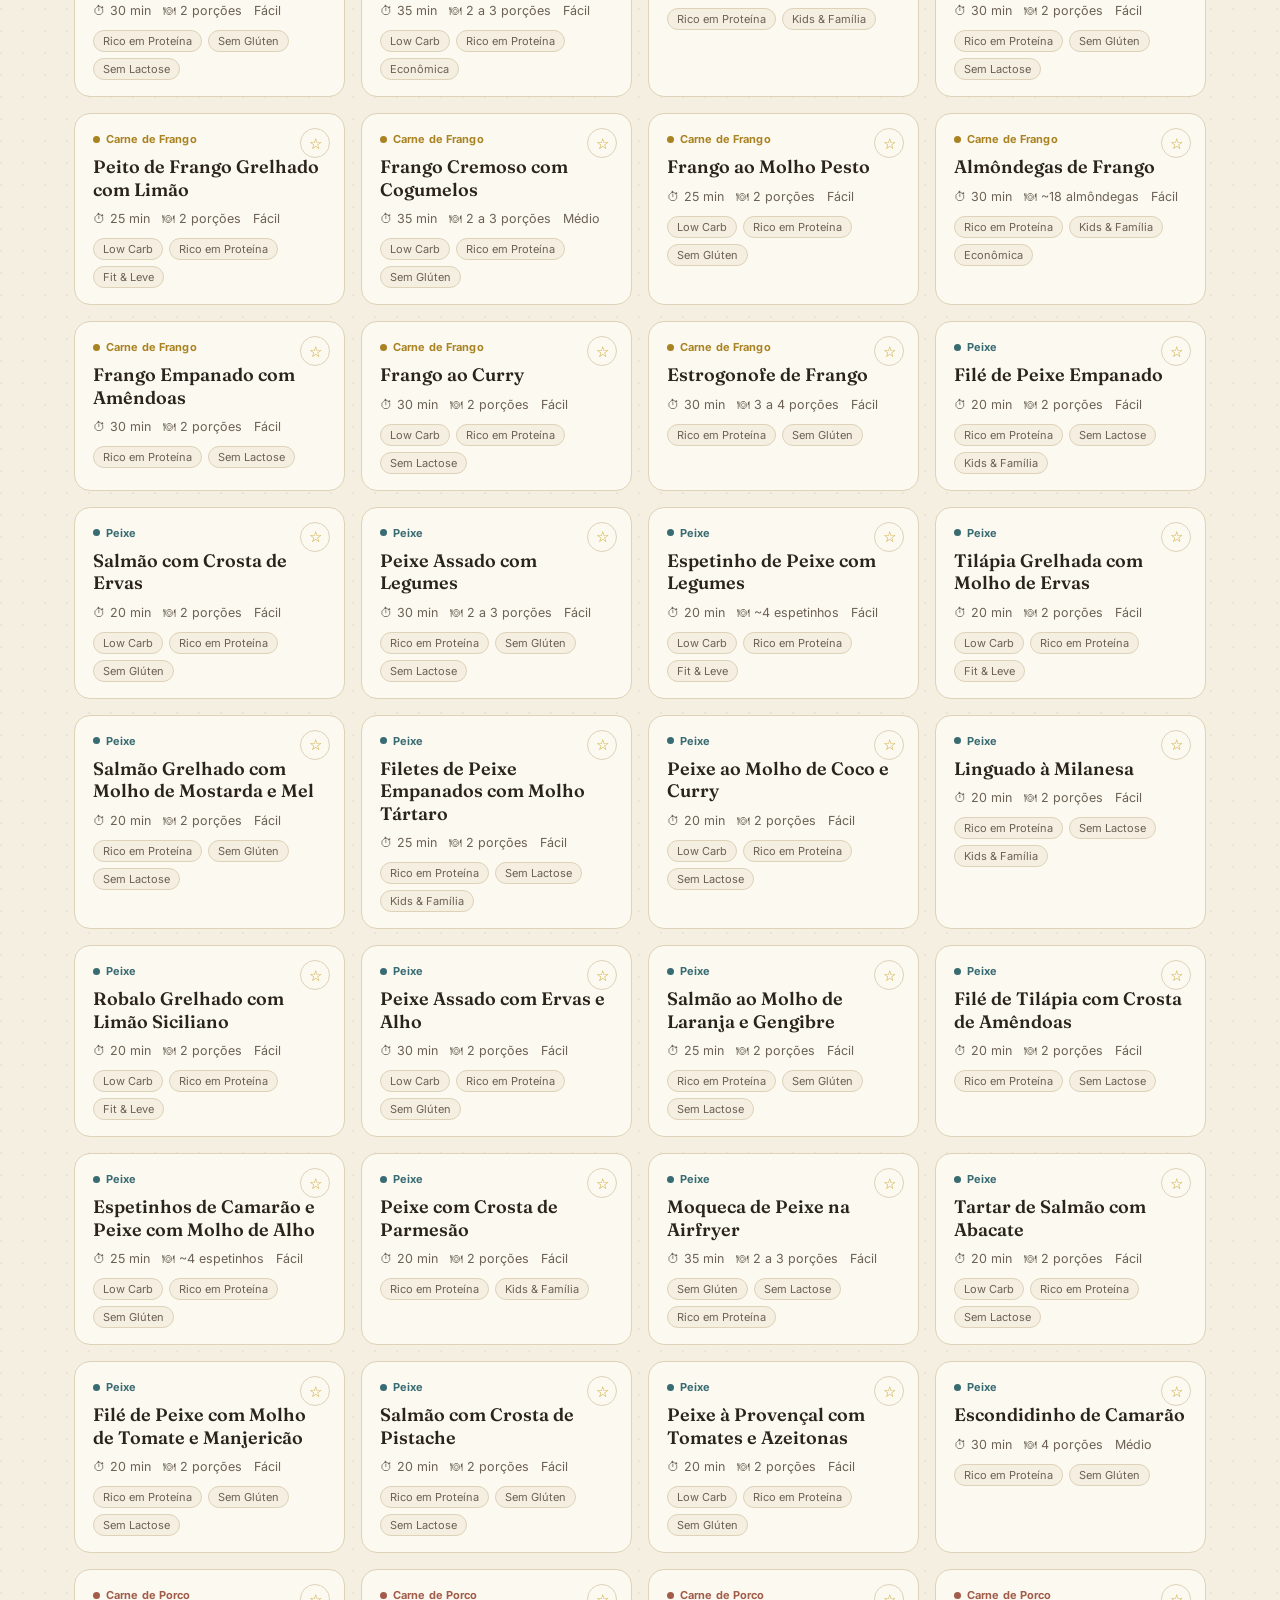
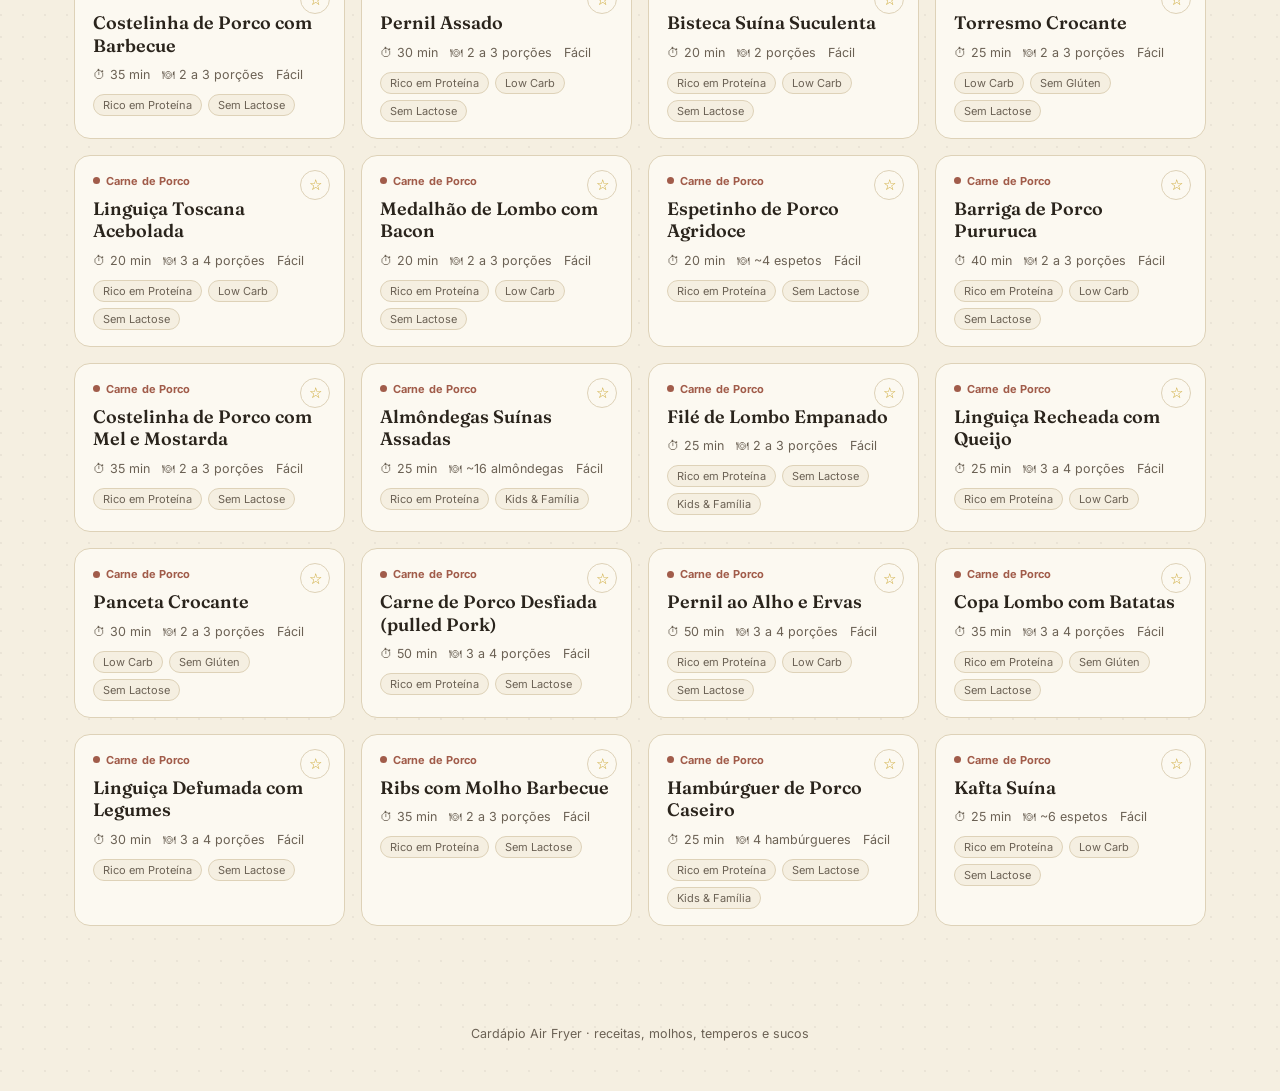
==== commit 452dd44a: "Comment out AI panel sectionupdate Commented out the AI panel section in index.html." ====
--- a/index.html
+++ b/index.html
@@ -37,7 +37,7 @@
 
 <div class="group-tabs" id="groupTabs"></div>
 <nav class="cats" id="catsNav"></nav>
-
+<!--
 <div class="ai-panel">
   <div class="ai-card">
     <div class="ai-head">
@@ -61,7 +61,7 @@
     </div>
     <div class="ai-results" id="aiResults"></div>
   </div>
-</div>
+</div>  -->
 
 <main>
   <div class="grid-head">
--- a/styles.css
+++ b/styles.css
@@ -279,27 +279,39 @@
 }
 .shop-item{
   display:flex;
-  align-items:center;
+  align-items:flex-start;
   gap:10px;
-  padding: 8px 0;
+  padding: 10px 0;
   border-bottom: 1px solid var(--line);
 }
 .shop-item:last-child{ border-bottom:none; }
 .shop-item input[type="checkbox"]{
   width:18px; height:18px;
+  margin-top: 2px;
   accent-color: var(--herb);
   flex-shrink:0;
   cursor:pointer;
 }
+.shop-item-text{
+  flex:1;
+  display:flex;
+  flex-direction:column;
+  gap:2px;
+}
 .shop-item .txt{
-  flex:1;
-  font-size: 14px;
-  color: var(--ink);
+  font-size: 14.5px;
+  color: var(--ink);
+  font-weight: 500;
+}
+.shop-item .source{
+  font-size: 11.5px;
+  color: var(--ink-soft);
 }
 .shop-item.checked .txt{
   text-decoration: line-through;
   color: var(--ink-soft);
 }
+.shop-item.checked .source{ opacity: .6; }
 .shop-item .del-item{
   border:none;
   background:none;
